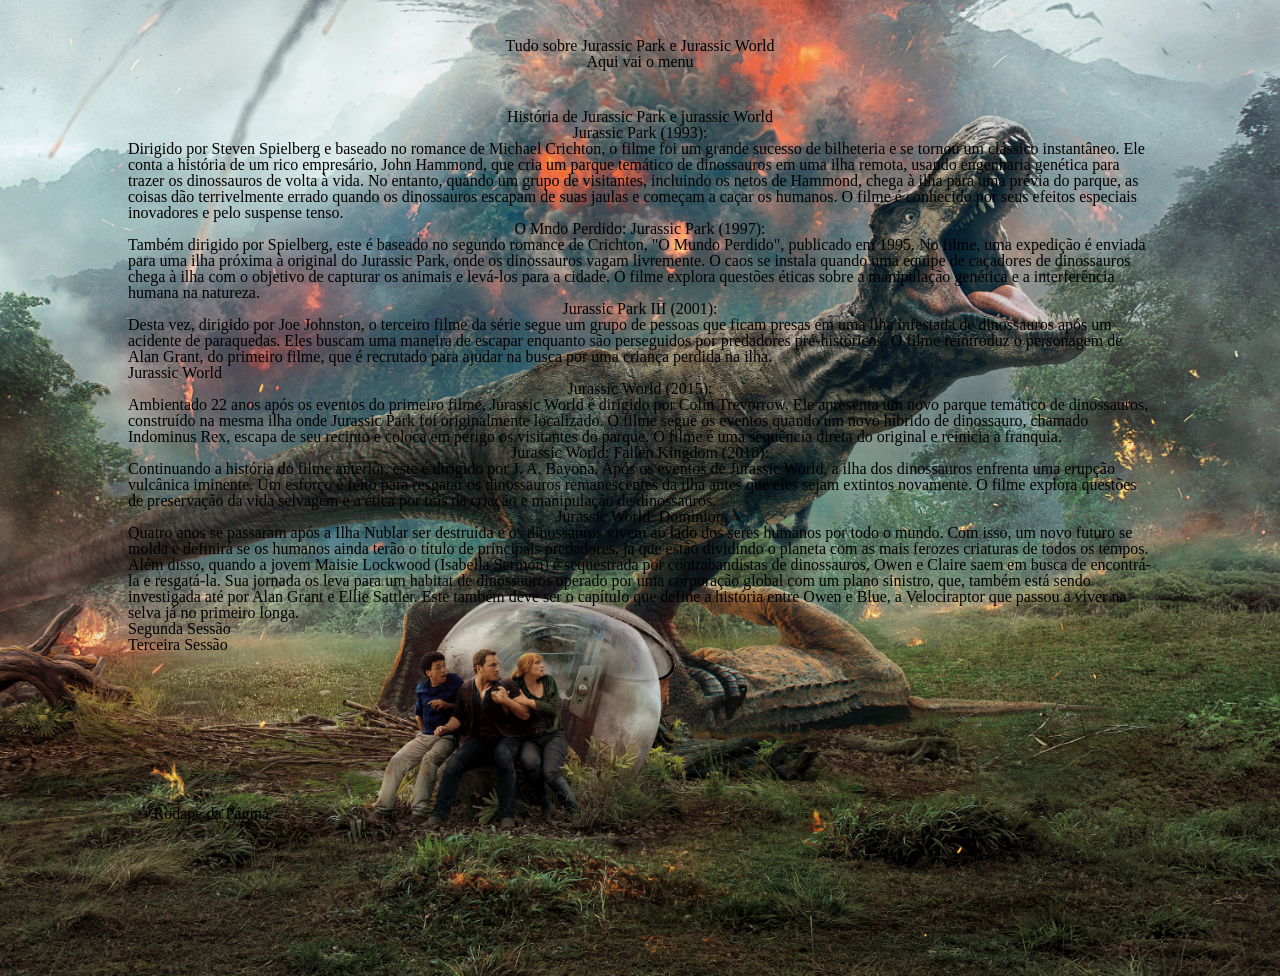
==== index.html @ 2713026c "troquei o plano de fundo e centralizei os títulos" ====
<!DOCTYPE html>
<html lang="pt-br">
<head>
    <meta charset="UTF-8">
    <meta name="viewport" content="width=device-width, initial-scale=1.0">
    <title>Jurassic Park and World</title>
    <link rel="stylesheet" href="css/estilo.css">
    <link rel="stylesheet" href="css/reset.css">
    <style>
        body{
    background-image: url(img/Dino.jpg);
    background-size: cover; /* Cobrir toda a área */
    background-position: center; /* Posicionar a imagem no centro */
    background-repeat: no-repeat; /* Evitar repetição da imagem */
}
    </style>
</head>
<body>
    <header class="cabecalho">
        <div class="logo">
            <p>Tudo sobre Jurassic Park e Jurassic World</p>
        </div>
        <nav>
            <p>Aqui vai o menu</p>
        </nav>
    </header>
    <main>
        <h1 class="titulo">História de Jurassic Park e jurassic World</h1> 
        <section> 
                
                 <p>
                    <h3>Jurassic Park (1993):</h3>
                    Dirigido por Steven Spielberg e baseado no romance de Michael Crichton, o filme foi um grande sucesso de bilheteria e se tornou um clássico instantâneo. Ele conta a história de um rico empresário, John Hammond, que cria um parque temático de dinossauros em uma ilha remota, usando engenharia genética para trazer os dinossauros de volta à vida. No entanto, quando um grupo de visitantes, incluindo os netos de Hammond, chega à ilha para uma prévia do parque, as coisas dão terrivelmente errado quando os dinossauros escapam de suas jaulas e começam a caçar os humanos. O filme é conhecido por seus efeitos especiais inovadores e pelo suspense tenso.
                 </p>
                
                 <p>
                    <h3>O Mndo Perdido: Jurassic Park (1997):</h3>
                    Também dirigido por Spielberg, este é baseado no segundo romance de Crichton, "O Mundo Perdido", publicado em 1995. No filme, uma expedição é enviada para uma ilha próxima à original do Jurassic Park, onde os dinossauros vagam livremente. O caos se instala quando uma equipe de caçadores de dinossauros chega à ilha com o objetivo de capturar os animais e levá-los para a cidade. O filme explora questões éticas sobre a manipulação genética e a interferência humana na natureza.
                 </p>
                
                 <p>
                    <h3>Jurassic Park III (2001):</h3>
                    Desta vez, dirigido por Joe Johnston, o terceiro filme da série segue um grupo de pessoas que ficam presas em uma ilha infestada de dinossauros após um acidente de paraquedas. Eles buscam uma maneira de escapar enquanto são perseguidos por predadores pré-históricos. O filme reintroduz o personagem de Alan Grant, do primeiro filme, que é recrutado para ajudar na busca por uma criança perdida na ilha.
                 </p>
                    <h1>Jurassic World</h1>
                 <p>
                    <h3>Jurassic World (2015):</h3>
                    Ambientado 22 anos após os eventos do primeiro filme, Jurassic World é dirigido por Colin Trevorrow. Ele apresenta um novo parque temático de dinossauros, construído na mesma ilha onde Jurassic Park foi originalmente localizado. O filme segue os eventos quando um novo híbrido de dinossauro, chamado Indominus Rex, escapa de seu recinto e coloca em perigo os visitantes do parque. O filme é uma sequência direta do original e reinicia a franquia.
                 </p>

                 <p>
                    <h3>Jurassic World: Fallen Kingdom (2018):</h3>
                    Continuando a história do filme anterior, este é dirigido por J. A. Bayona. Após os eventos de Jurassic World, a ilha dos dinossauros enfrenta uma erupção vulcânica iminente. Um esforço é feito para resgatar os dinossauros remanescentes da ilha antes que eles sejam extintos novamente. O filme explora questões de preservação da vida selvagem e a ética por trás da criação e manipulação de dinossauros.
                 </p>
                    <h3>Jurassic World: Dominion</h3>
                    Quatro anos se passaram após a Ilha Nublar ser destruída e os dinossauros vivem ao lado dos seres humanos por todo o mundo. Com isso, um novo futuro se molda e definirá se os humanos ainda terão o título de principais predadores, já que estão dividindo o planeta com as mais ferozes criaturas de todos os tempos. <br>
                    Além disso, quando a jovem Maisie Lockwood (Isabella Sermon) é sequestrada por contrabandistas de dinossauros, Owen e Claire saem em busca de encontrá-la e resgatá-la. Sua jornada os leva para um habitat de dinossauros operado por uma corporação global com um plano sinistro, que, também está sendo investigada até por Alan Grant e Ellie Sattler.
                    Este também deve ser o capítulo que define a história entre Owen e Blue, a Velociraptor que passou a viver na selva já no primeiro longa.
                 <p>
                   
                 </p>
            </section>
        <section>Segunda Sessão</section>
        <section>Terceira Sessão</section>      
    </main>
    
    <footer class="rodape">
        <p>Rodapé da Página</p>
    </footer>
    
</body>
</html>
---- css/estilo.css ----
nav{
    text-align: center;
}
main{
    
    width:80%;
    margin-left: auto;
    margin-right: auto;
}

.cabecalho{
    padding: 3%;
}
.rodape{
    padding: 12%;
}

div {
    text-align: center;
  }
.titulo{
    text-align: center;
}

h3{
    text-align: center;
}
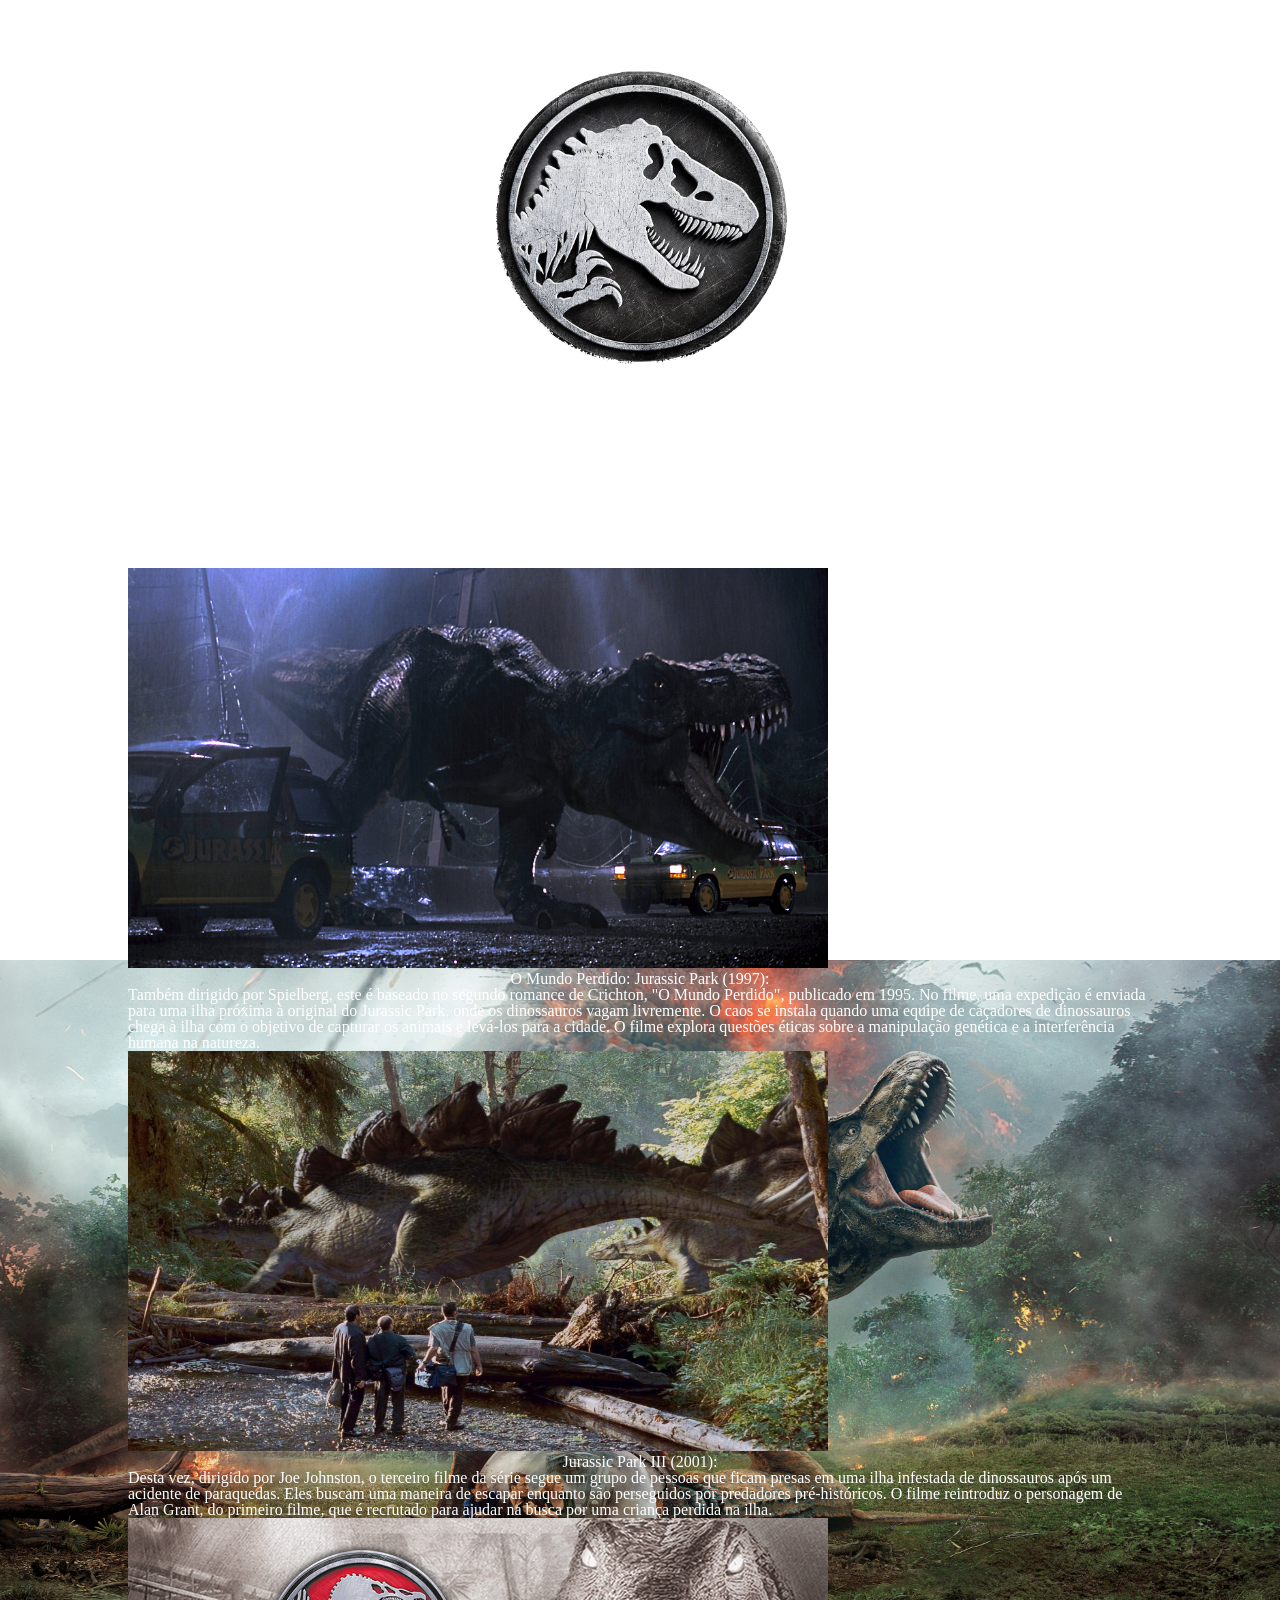
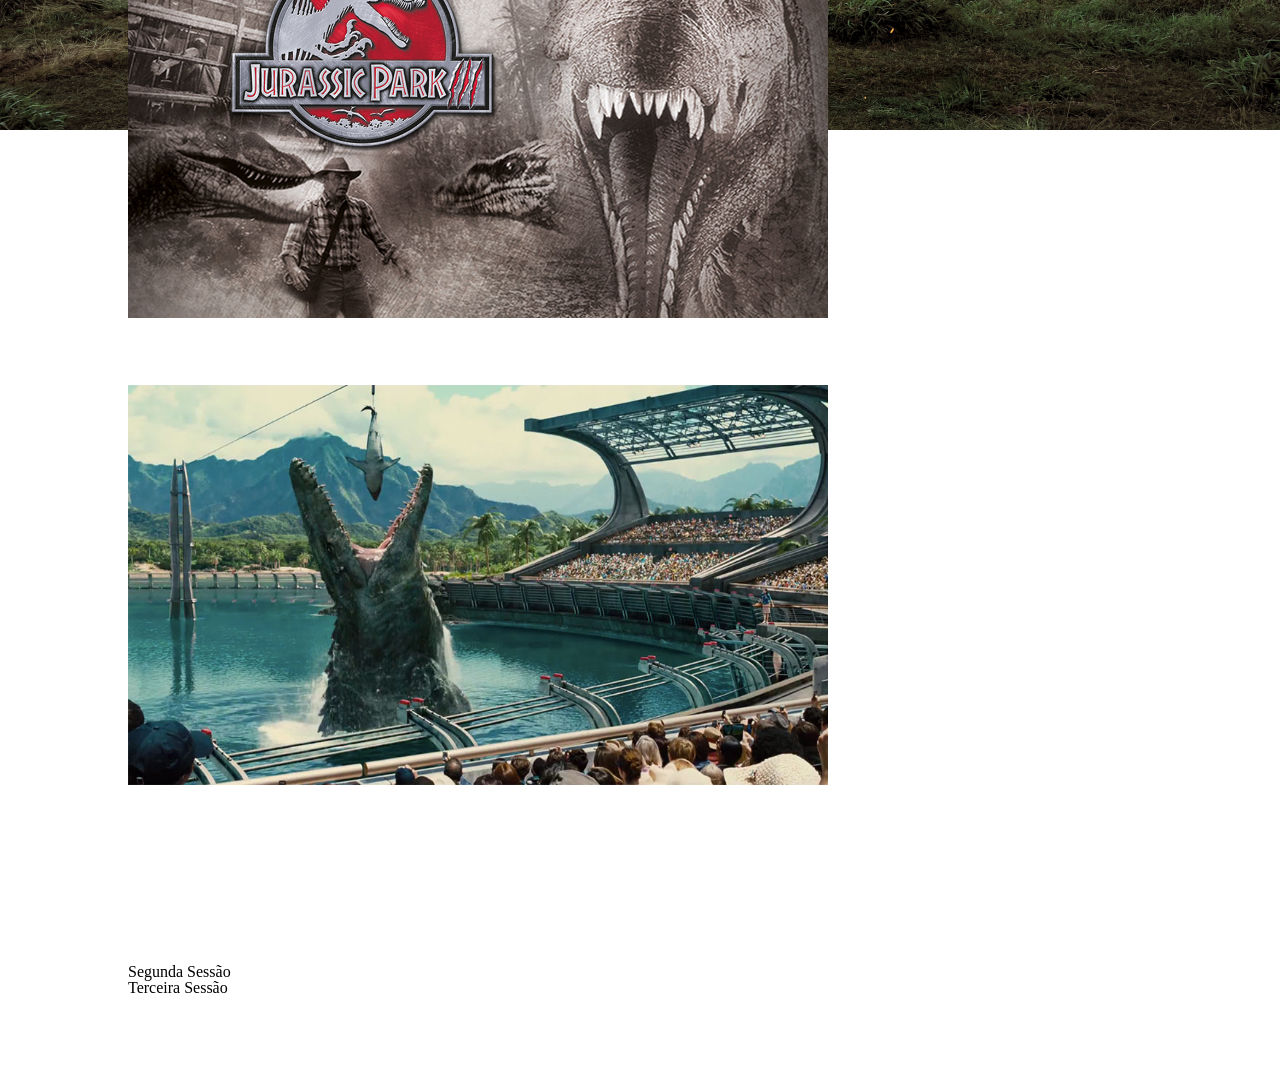
==== commit 9bb90aa4: "colocado imagens, logo e imagem de fundo" ====
--- a/index.html
+++ b/index.html
@@ -7,55 +7,57 @@
     <link rel="stylesheet" href="css/estilo.css">
     <link rel="stylesheet" href="css/reset.css">
     <style>
-        body{
-    background-image: url(img/Dino.jpg);
-    background-size: cover; /* Cobrir toda a área */
-    background-position: center; /* Posicionar a imagem no centro */
-    background-repeat: no-repeat; /* Evitar repetição da imagem */
-}
+        
     </style>
 </head>
 <body>
     <header class="cabecalho">
         <div class="logo">
+            <img src="img/logo.png" alt="">
             <p>Tudo sobre Jurassic Park e Jurassic World</p>
         </div>
-        <nav>
-            <p>Aqui vai o menu</p>
+        <nav id="menu">
+            <ul>
+                <li></li>
+            </ul>
         </nav>
     </header>
     <main>
-        <h1 class="titulo">História de Jurassic Park e jurassic World</h1> 
+        <h1 class="titulo">História de Jurassic Park e Jurassic World</h1> 
         <section> 
-                
+            <h2 class="titulo">Jurassic Park (1993):</h2>
                  <p>
-                    <h3>Jurassic Park (1993):</h3>
                     Dirigido por Steven Spielberg e baseado no romance de Michael Crichton, o filme foi um grande sucesso de bilheteria e se tornou um clássico instantâneo. Ele conta a história de um rico empresário, John Hammond, que cria um parque temático de dinossauros em uma ilha remota, usando engenharia genética para trazer os dinossauros de volta à vida. No entanto, quando um grupo de visitantes, incluindo os netos de Hammond, chega à ilha para uma prévia do parque, as coisas dão terrivelmente errado quando os dinossauros escapam de suas jaulas e começam a caçar os humanos. O filme é conhecido por seus efeitos especiais inovadores e pelo suspense tenso.
                  </p>
-                
+                <img src="img/Jurassic park 1993.jpg" alt="T-Rex" style="width:700px;height:400px;">
+            
+                  <h2>O Mundo Perdido: Jurassic Park (1997):</h2>
                  <p>
-                    <h3>O Mndo Perdido: Jurassic Park (1997):</h3>
                     Também dirigido por Spielberg, este é baseado no segundo romance de Crichton, "O Mundo Perdido", publicado em 1995. No filme, uma expedição é enviada para uma ilha próxima à original do Jurassic Park, onde os dinossauros vagam livremente. O caos se instala quando uma equipe de caçadores de dinossauros chega à ilha com o objetivo de capturar os animais e levá-los para a cidade. O filme explora questões éticas sobre a manipulação genética e a interferência humana na natureza.
                  </p>
+                <img src="img/Jurassic-Park-O-Mundo-Perdido.jpg" alt="Três pessoas de frente para um Stegossaurus" style="width:700px;height:400px;">
                 
-                 <p>
-                    <h3>Jurassic Park III (2001):</h3>
+                 <h2>Jurassic Park III (2001):</h2>
+                <p>
                     Desta vez, dirigido por Joe Johnston, o terceiro filme da série segue um grupo de pessoas que ficam presas em uma ilha infestada de dinossauros após um acidente de paraquedas. Eles buscam uma maneira de escapar enquanto são perseguidos por predadores pré-históricos. O filme reintroduz o personagem de Alan Grant, do primeiro filme, que é recrutado para ajudar na busca por uma criança perdida na ilha.
                  </p>
-                    <h1>Jurassic World</h1>
-                 <p>
-                    <h3>Jurassic World (2015):</h3>
+                    <img src="img/Jurassic park 2001.jpg" alt="" style="width:700px;height:400px;">
+                 
+                 <h2>Jurassic World (2015):</h2>
+                <p>
                     Ambientado 22 anos após os eventos do primeiro filme, Jurassic World é dirigido por Colin Trevorrow. Ele apresenta um novo parque temático de dinossauros, construído na mesma ilha onde Jurassic Park foi originalmente localizado. O filme segue os eventos quando um novo híbrido de dinossauro, chamado Indominus Rex, escapa de seu recinto e coloca em perigo os visitantes do parque. O filme é uma sequência direta do original e reinicia a franquia.
                  </p>
-
-                 <p>
-                    <h3>Jurassic World: Fallen Kingdom (2018):</h3>
+                  <img src="img/Jurassic park 2015.jpg" alt="" style="width:700px;height:400px;">
+                 
+                  <h2>Jurassic World: Reino Ameaçado (2018):</h2>
+                  <p>
                     Continuando a história do filme anterior, este é dirigido por J. A. Bayona. Após os eventos de Jurassic World, a ilha dos dinossauros enfrenta uma erupção vulcânica iminente. Um esforço é feito para resgatar os dinossauros remanescentes da ilha antes que eles sejam extintos novamente. O filme explora questões de preservação da vida selvagem e a ética por trás da criação e manipulação de dinossauros.
                  </p>
-                    <h3>Jurassic World: Dominion</h3>
-                    Quatro anos se passaram após a Ilha Nublar ser destruída e os dinossauros vivem ao lado dos seres humanos por todo o mundo. Com isso, um novo futuro se molda e definirá se os humanos ainda terão o título de principais predadores, já que estão dividindo o planeta com as mais ferozes criaturas de todos os tempos. <br>
+
+                 <h2>Jurassic World: Dominion</h2>
+                    <p>Quatro anos se passaram após a Ilha Nublar ser destruída e os dinossauros vivem ao lado dos seres humanos por todo o mundo. Com isso, um novo futuro se molda e definirá se os humanos ainda terão o título de principais predadores, já que estão dividindo o planeta com as mais ferozes criaturas de todos os tempos.
                     Além disso, quando a jovem Maisie Lockwood (Isabella Sermon) é sequestrada por contrabandistas de dinossauros, Owen e Claire saem em busca de encontrá-la e resgatá-la. Sua jornada os leva para um habitat de dinossauros operado por uma corporação global com um plano sinistro, que, também está sendo investigada até por Alan Grant e Ellie Sattler.
-                    Este também deve ser o capítulo que define a história entre Owen e Blue, a Velociraptor que passou a viver na selva já no primeiro longa.
+                    Este também deve ser o capítulo que define a história entre Owen e Blue, a Velociraptor que passou a viver na selva já no primeiro longa.</p>
                  <p>
                    
                  </p>
--- a/css/estilo.css
+++ b/css/estilo.css
@@ -1,6 +1,14 @@
+body{
+    background-image: url(../img/Dino.jpg);
+    background-size:contain; 
+    background-position: center;
+    background-repeat: no-repeat; 
+    }
+
 nav{
     text-align: center;
 }
+
 main{
     
     width:80%;
@@ -12,7 +20,7 @@
     padding: 3%;
 }
 .rodape{
-    padding: 12%;
+    padding: 3%;
 }
 
 div {
@@ -20,8 +28,25 @@
   }
 .titulo{
     text-align: center;
+    color: white;
 }
 
-h3{
+h1,h2{
+    line-height: 3%;
     text-align: center;
+    color: white;
 }
+
+p{
+    line-height: 1.5;
+    color: white;
+}
+
+ul li{
+    line-height: 1.5;
+}
+
+.logo img {
+    width: 30%;
+    height: auto;
+}
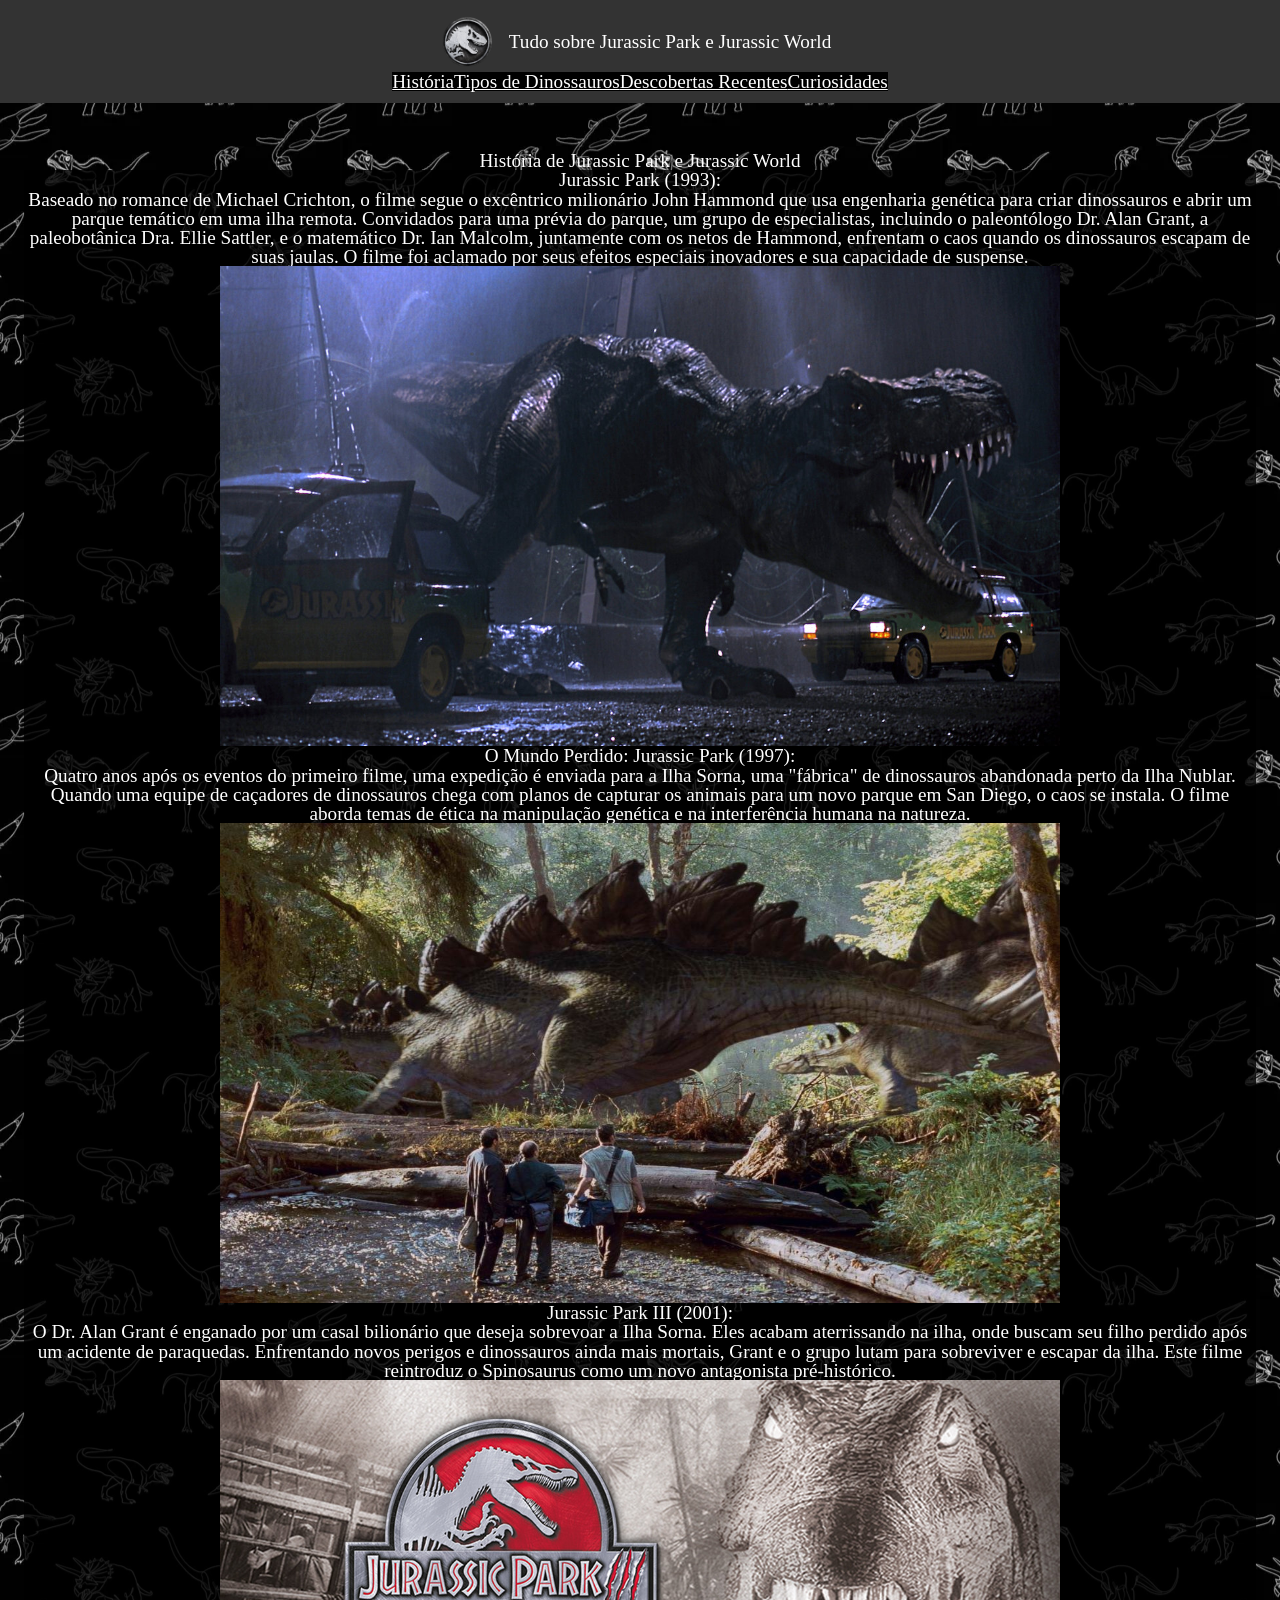
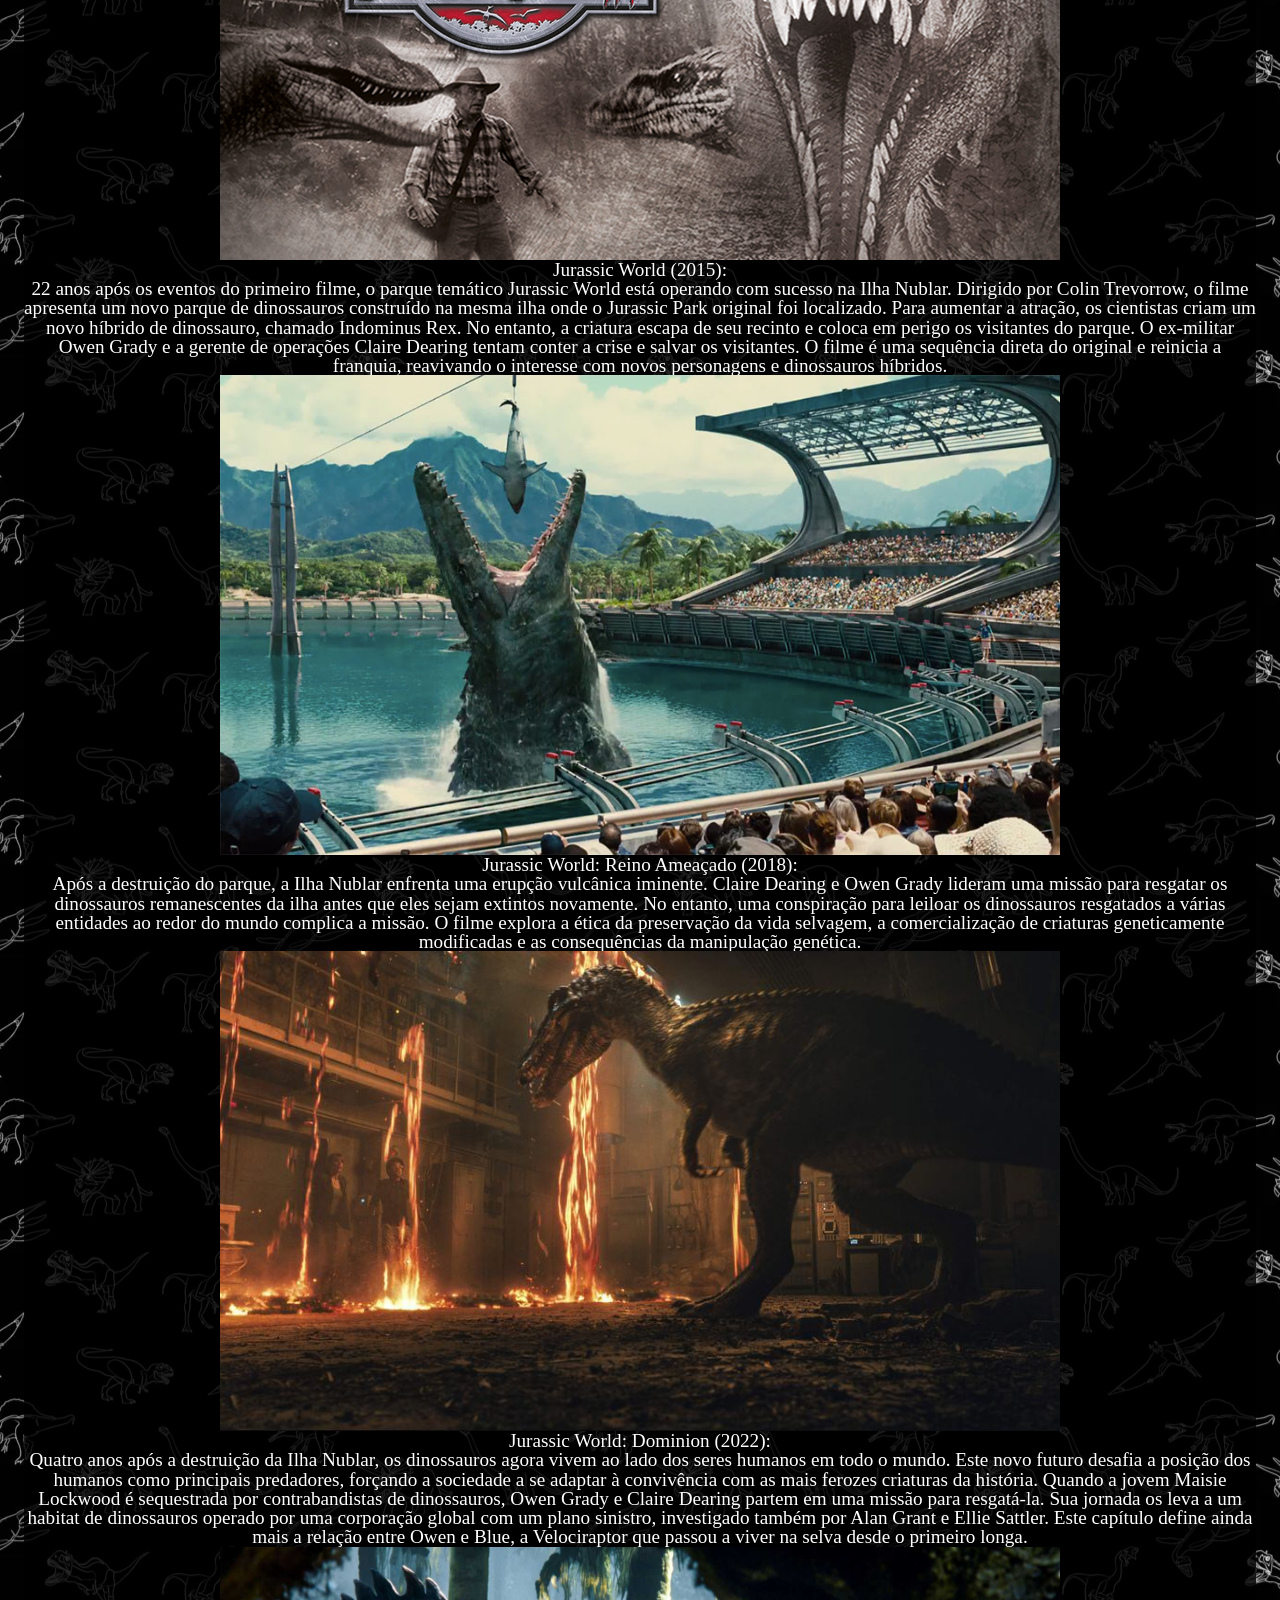
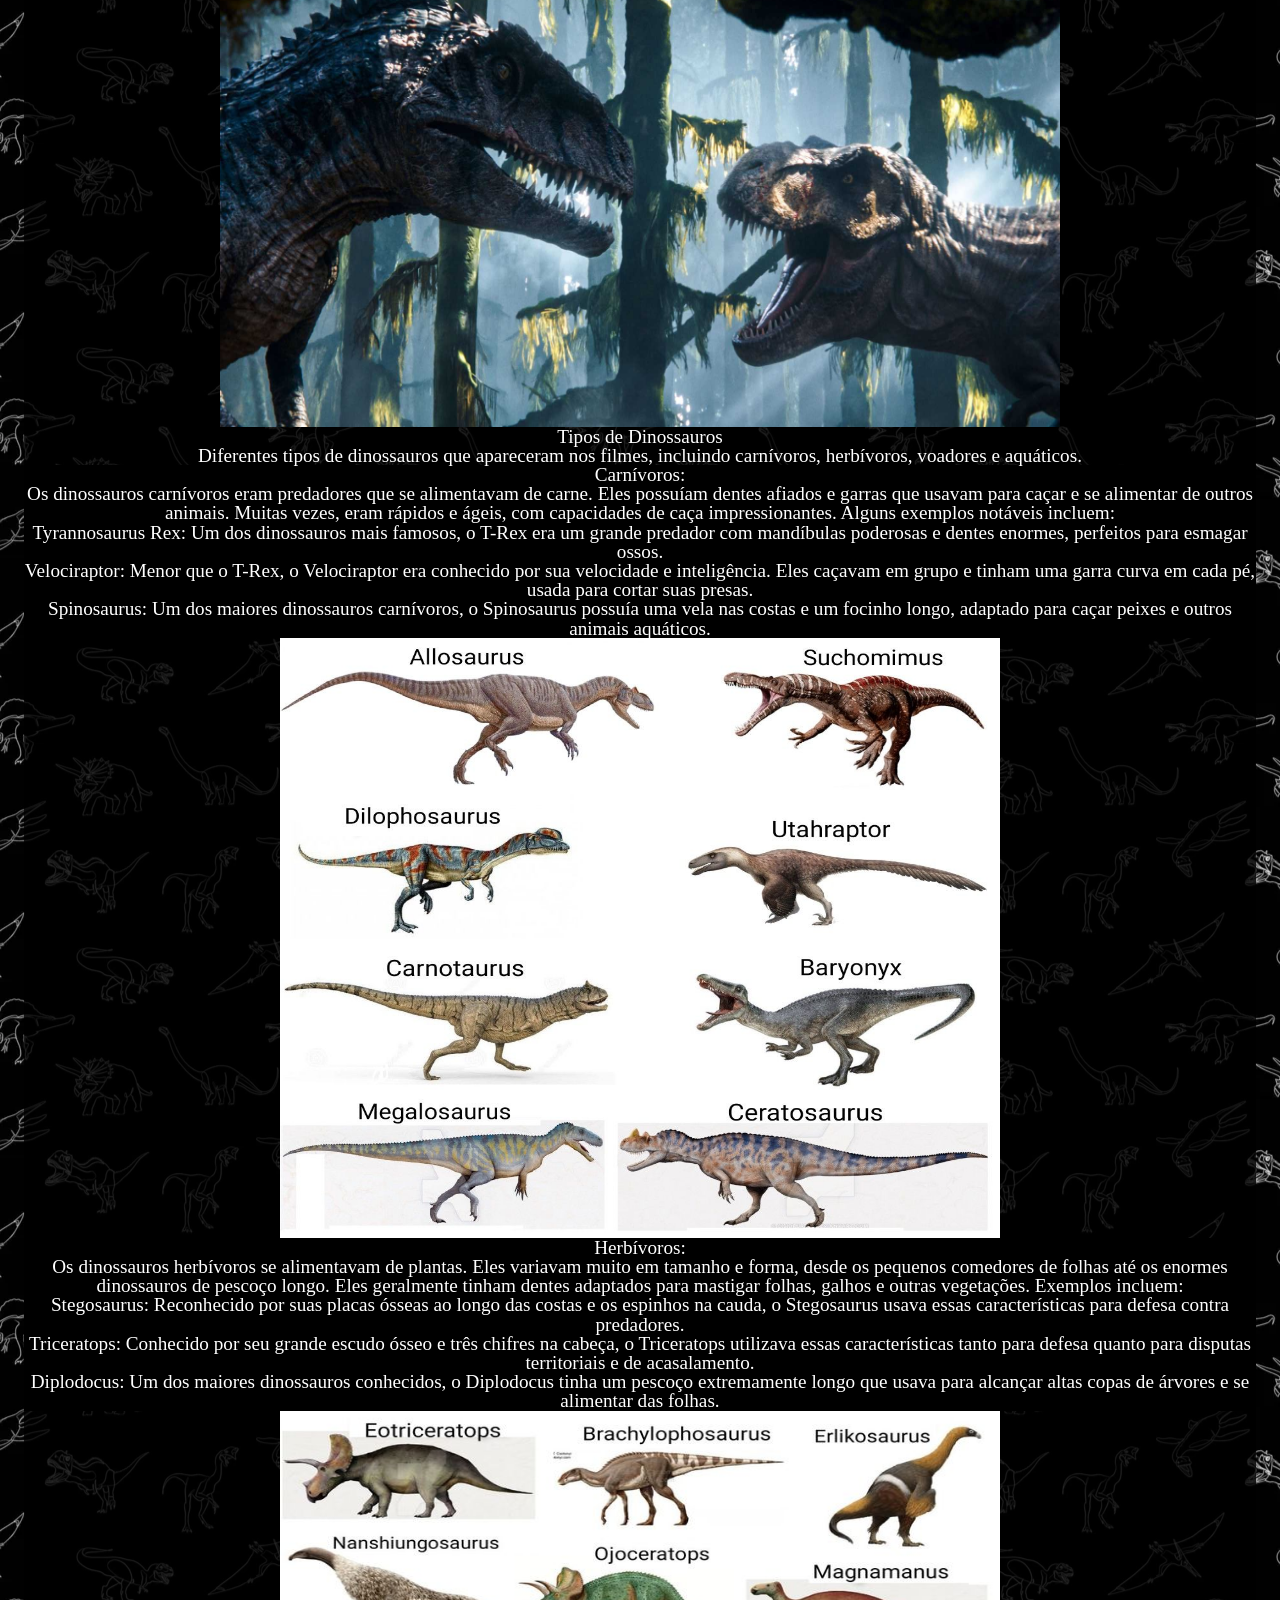
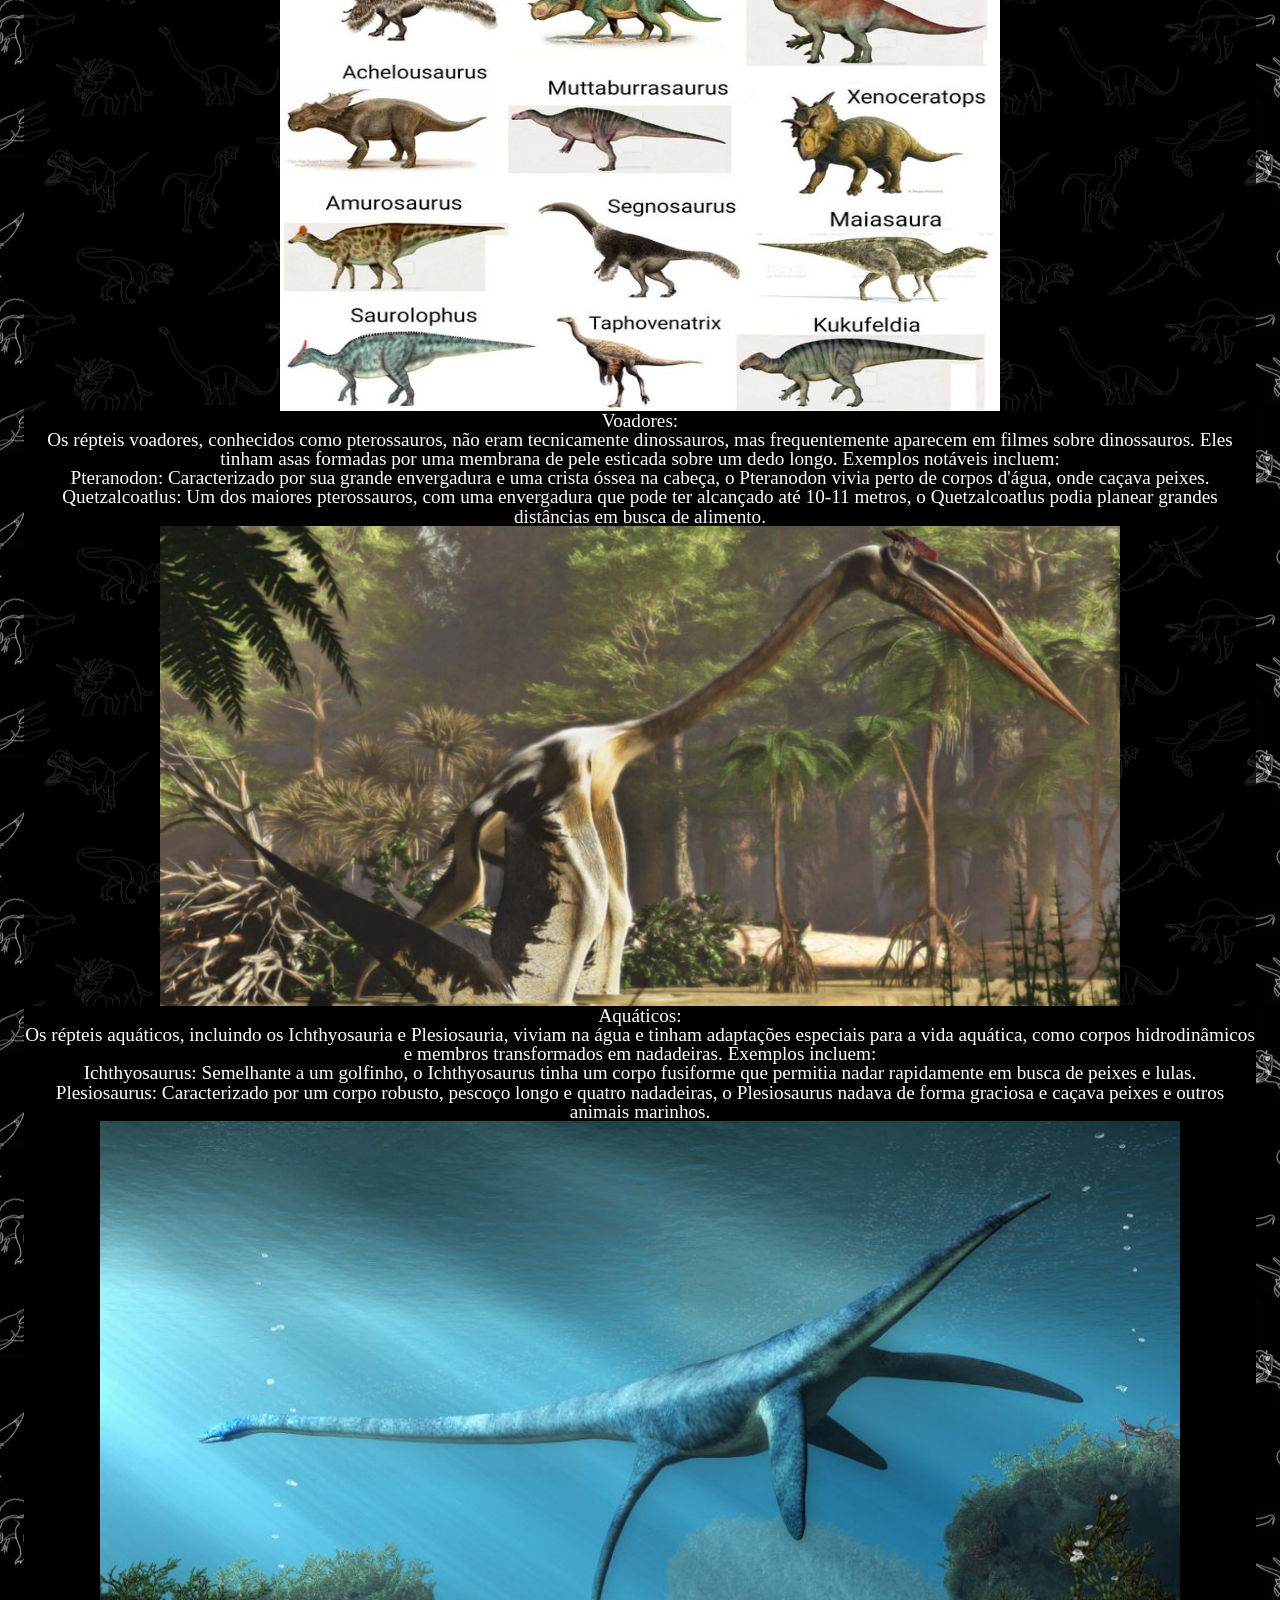
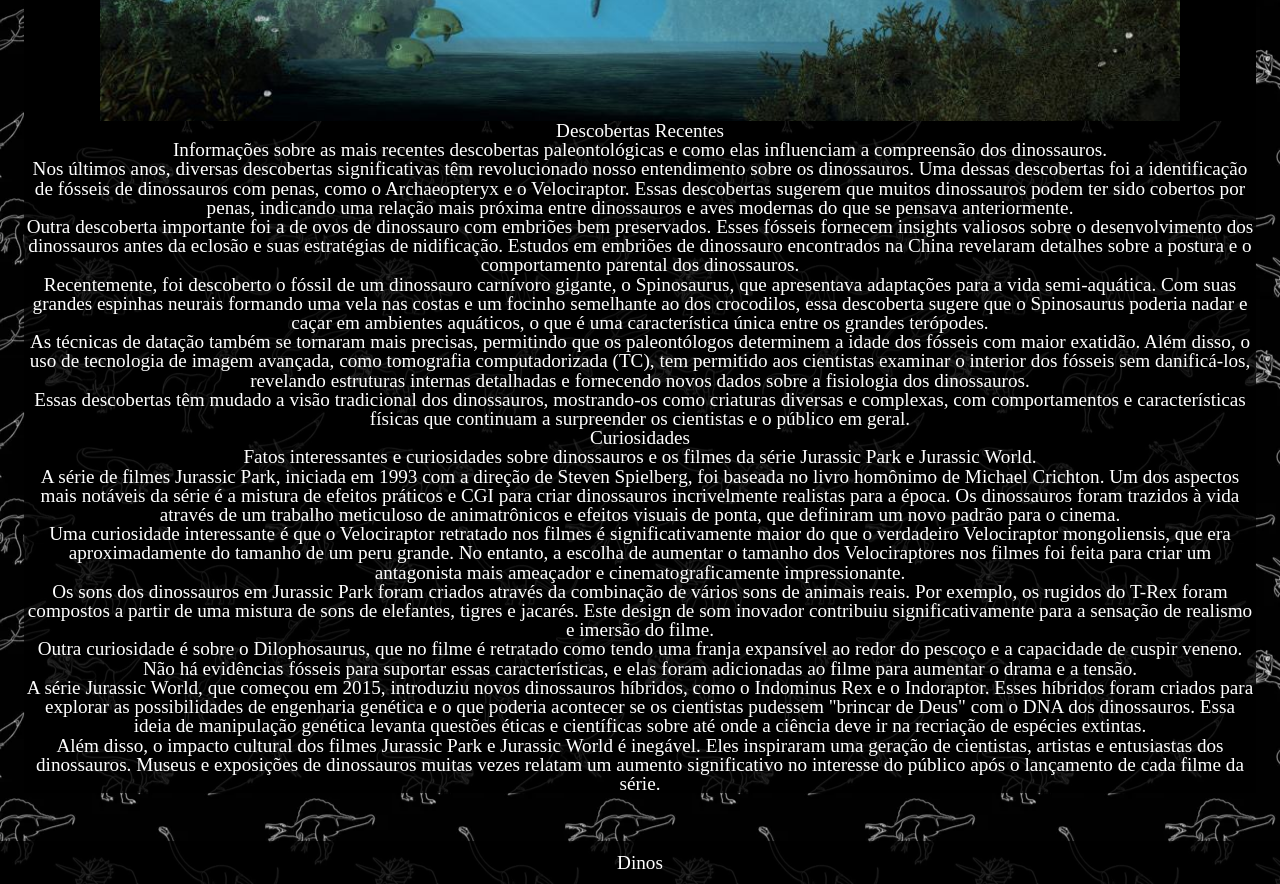
==== commit fe85a561: "Melhorado tudo" ====
--- a/index.html
+++ b/index.html
@@ -6,69 +6,119 @@
     <title>Jurassic Park and World</title>
     <link rel="stylesheet" href="css/estilo.css">
     <link rel="stylesheet" href="css/reset.css">
-    <style>
-        
-    </style>
+    <link rel="preconnect" href="https://fonts.googleapis.com">
+    <link rel="preconnect" href="https://fonts.gstatic.com" crossorigin>
+    <link href="https://fonts.googleapis.com/css2?family=Freeman&family=Lilita+One&display=swap" rel="stylesheet">
 </head>
 <body>
     <header class="cabecalho">
         <div class="logo">
-            <img src="img/logo.png" alt="">
+            <img src="img/logo.png" alt="Logo">
             <p>Tudo sobre Jurassic Park e Jurassic World</p>
         </div>
         <nav id="menu">
             <ul>
-                <li></li>
+                <li><a href="#historia">História</a></li>
+                <li><a href="#tipos">Tipos de Dinossauros</a></li>
+                <li><a href="#descobertas">Descobertas Recentes</a></li>
+                <li><a href="#curiosidades">Curiosidades</a></li>
             </ul>
         </nav>
     </header>
     <main>
-        <h1 class="titulo">História de Jurassic Park e Jurassic World</h1> 
+        <h1 class="titulo" id="historia">História de Jurassic Park e Jurassic World</h1> 
         <section> 
-            <h2 class="titulo">Jurassic Park (1993):</h2>
-                 <p>
-                    Dirigido por Steven Spielberg e baseado no romance de Michael Crichton, o filme foi um grande sucesso de bilheteria e se tornou um clássico instantâneo. Ele conta a história de um rico empresário, John Hammond, que cria um parque temático de dinossauros em uma ilha remota, usando engenharia genética para trazer os dinossauros de volta à vida. No entanto, quando um grupo de visitantes, incluindo os netos de Hammond, chega à ilha para uma prévia do parque, as coisas dão terrivelmente errado quando os dinossauros escapam de suas jaulas e começam a caçar os humanos. O filme é conhecido por seus efeitos especiais inovadores e pelo suspense tenso.
-                 </p>
-                <img src="img/Jurassic park 1993.jpg" alt="T-Rex" style="width:700px;height:400px;">
-            
-                  <h2>O Mundo Perdido: Jurassic Park (1997):</h2>
-                 <p>
-                    Também dirigido por Spielberg, este é baseado no segundo romance de Crichton, "O Mundo Perdido", publicado em 1995. No filme, uma expedição é enviada para uma ilha próxima à original do Jurassic Park, onde os dinossauros vagam livremente. O caos se instala quando uma equipe de caçadores de dinossauros chega à ilha com o objetivo de capturar os animais e levá-los para a cidade. O filme explora questões éticas sobre a manipulação genética e a interferência humana na natureza.
-                 </p>
-                <img src="img/Jurassic-Park-O-Mundo-Perdido.jpg" alt="Três pessoas de frente para um Stegossaurus" style="width:700px;height:400px;">
-                
-                 <h2>Jurassic Park III (2001):</h2>
-                <p>
-                    Desta vez, dirigido por Joe Johnston, o terceiro filme da série segue um grupo de pessoas que ficam presas em uma ilha infestada de dinossauros após um acidente de paraquedas. Eles buscam uma maneira de escapar enquanto são perseguidos por predadores pré-históricos. O filme reintroduz o personagem de Alan Grant, do primeiro filme, que é recrutado para ajudar na busca por uma criança perdida na ilha.
-                 </p>
-                    <img src="img/Jurassic park 2001.jpg" alt="" style="width:700px;height:400px;">
-                 
-                 <h2>Jurassic World (2015):</h2>
-                <p>
-                    Ambientado 22 anos após os eventos do primeiro filme, Jurassic World é dirigido por Colin Trevorrow. Ele apresenta um novo parque temático de dinossauros, construído na mesma ilha onde Jurassic Park foi originalmente localizado. O filme segue os eventos quando um novo híbrido de dinossauro, chamado Indominus Rex, escapa de seu recinto e coloca em perigo os visitantes do parque. O filme é uma sequência direta do original e reinicia a franquia.
-                 </p>
-                  <img src="img/Jurassic park 2015.jpg" alt="" style="width:700px;height:400px;">
-                 
-                  <h2>Jurassic World: Reino Ameaçado (2018):</h2>
-                  <p>
-                    Continuando a história do filme anterior, este é dirigido por J. A. Bayona. Após os eventos de Jurassic World, a ilha dos dinossauros enfrenta uma erupção vulcânica iminente. Um esforço é feito para resgatar os dinossauros remanescentes da ilha antes que eles sejam extintos novamente. O filme explora questões de preservação da vida selvagem e a ética por trás da criação e manipulação de dinossauros.
-                 </p>
-
-                 <h2>Jurassic World: Dominion</h2>
-                    <p>Quatro anos se passaram após a Ilha Nublar ser destruída e os dinossauros vivem ao lado dos seres humanos por todo o mundo. Com isso, um novo futuro se molda e definirá se os humanos ainda terão o título de principais predadores, já que estão dividindo o planeta com as mais ferozes criaturas de todos os tempos.
-                    Além disso, quando a jovem Maisie Lockwood (Isabella Sermon) é sequestrada por contrabandistas de dinossauros, Owen e Claire saem em busca de encontrá-la e resgatá-la. Sua jornada os leva para um habitat de dinossauros operado por uma corporação global com um plano sinistro, que, também está sendo investigada até por Alan Grant e Ellie Sattler.
-                    Este também deve ser o capítulo que define a história entre Owen e Blue, a Velociraptor que passou a viver na selva já no primeiro longa.</p>
-                 <p>
-                   
-                 </p>
-            </section>
-        <section>Segunda Sessão</section>
-        <section>Terceira Sessão</section>      
+            <h2>Jurassic Park (1993):</h2>
+            <p>
+                Baseado no romance de Michael Crichton, o filme segue o excêntrico milionário John Hammond que usa engenharia genética para criar dinossauros e abrir um parque temático em uma ilha remota. Convidados para uma prévia do parque, um grupo de especialistas, incluindo o paleontólogo Dr. Alan Grant, a paleobotânica Dra. Ellie Sattler, e o matemático Dr. Ian Malcolm, juntamente com os netos de Hammond, enfrentam o caos quando os dinossauros escapam de suas jaulas. O filme foi aclamado por seus efeitos especiais inovadores e sua capacidade de suspense.
+            </p>
+            <img src="img/Jurassic park 1993.jpg" alt="T-Rex" style="width:700px;height:400px;">
+            <h2>O Mundo Perdido: Jurassic Park (1997):</h2>
+            <p>
+                Quatro anos após os eventos do primeiro filme, uma expedição é enviada para a Ilha Sorna, uma "fábrica" de dinossauros abandonada perto da Ilha Nublar. Quando uma equipe de caçadores de dinossauros chega com planos de capturar os animais para um novo parque em San Diego, o caos se instala. O filme aborda temas de ética na manipulação genética e na interferência humana na natureza.
+            </p>
+            <img src="img/Jurassic-Park-O-Mundo-Perdido.jpg" alt="Três pessoas de frente para um Stegossaurus" style="width:700px;height:400px;">
+            <h2>Jurassic Park III (2001):</h2>
+            <p>
+                O Dr. Alan Grant é enganado por um casal bilionário que deseja sobrevoar a Ilha Sorna. Eles acabam aterrissando na ilha, onde buscam seu filho perdido após um acidente de paraquedas. Enfrentando novos perigos e dinossauros ainda mais mortais, Grant e o grupo lutam para sobreviver e escapar da ilha. Este filme reintroduz o Spinosaurus como um novo antagonista pré-histórico.
+            </p>
+            <img src="img/Jurassic park 2001.jpg" alt="" style="width:700px;height:400px;">
+            <h2>Jurassic World (2015):</h2>
+            <p>
+                22 anos após os eventos do primeiro filme, o parque temático Jurassic World está operando com sucesso na Ilha Nublar. Dirigido por Colin Trevorrow, o filme apresenta um novo parque de dinossauros construído na mesma ilha onde o Jurassic Park original foi localizado. Para aumentar a atração, os cientistas criam um novo híbrido de dinossauro, chamado Indominus Rex. No entanto, a criatura escapa de seu recinto e coloca em perigo os visitantes do parque. O ex-militar Owen Grady e a gerente de operações Claire Dearing tentam conter a crise e salvar os visitantes. O filme é uma sequência direta do original e reinicia a franquia, reavivando o interesse com novos personagens e dinossauros híbridos.
+            </p>
+            <img src="img/Jurassic park 2015.jpg" alt="" style="width:700px;height:400px;">
+            <h2>Jurassic World: Reino Ameaçado (2018):</h2>
+            <p>
+                Após a destruição do parque, a Ilha Nublar enfrenta uma erupção vulcânica iminente. Claire Dearing e Owen Grady lideram uma missão para resgatar os dinossauros remanescentes da ilha antes que eles sejam extintos novamente. No entanto, uma conspiração para leiloar os dinossauros resgatados a várias entidades ao redor do mundo complica a missão. O filme explora a ética da preservação da vida selvagem, a comercialização de criaturas geneticamente modificadas e as consequências da manipulação genética.
+            </p>
+            <img src="img/Juri dominion.jpg" alt="" style="width:700px;height:400px;">
+            <h2>Jurassic World: Dominion (2022):</h2>
+            <p>
+                Quatro anos após a destruição da Ilha Nublar, os dinossauros agora vivem ao lado dos seres humanos em todo o mundo. Este novo futuro desafia a posição dos humanos como principais predadores, forçando a sociedade a se adaptar à convivência com as mais ferozes criaturas da história. Quando a jovem Maisie Lockwood é sequestrada por contrabandistas de dinossauros, Owen Grady e Claire Dearing partem em uma missão para resgatá-la. Sua jornada os leva a um habitat de dinossauros operado por uma corporação global com um plano sinistro, investigado também por Alan Grant e Ellie Sattler. Este capítulo define ainda mais a relação entre Owen e Blue, a Velociraptor que passou a viver na selva desde o primeiro longa.
+            </p>    
+            <img src="img/jurassic-world-dominion_.jpg" alt="" style="width:700px;height:400px;">
+        </section>
+        <section id="tipos">
+    <h2>Tipos de Dinossauros</h2>
+    <p>Diferentes tipos de dinossauros que apareceram nos filmes, incluindo carnívoros, herbívoros, voadores e aquáticos.</p>
+    <ul>
+        <li><strong>Carnívoros:</strong> 
+            <p>Os dinossauros carnívoros eram predadores que se alimentavam de carne. Eles possuíam dentes afiados e garras que usavam para caçar e se alimentar de outros animais. Muitas vezes, eram rápidos e ágeis, com capacidades de caça impressionantes. Alguns exemplos notáveis incluem:</p>
+            <ul>
+                <li><strong>Tyrannosaurus Rex:</strong> Um dos dinossauros mais famosos, o T-Rex era um grande predador com mandíbulas poderosas e dentes enormes, perfeitos para esmagar ossos.</li>
+                <li><strong>Velociraptor:</strong> Menor que o T-Rex, o Velociraptor era conhecido por sua velocidade e inteligência. Eles caçavam em grupo e tinham uma garra curva em cada pé, usada para cortar suas presas.</li>
+                <li><strong>Spinosaurus:</strong> Um dos maiores dinossauros carnívoros, o Spinosaurus possuía uma vela nas costas e um focinho longo, adaptado para caçar peixes e outros animais aquáticos.</li>
+            </ul>
+        </li>
+        <img src="img/Carnivoros.jpg" alt="" style="width:600px;height:500px;">
+        <li><strong>Herbívoros:</strong> 
+            <p>Os dinossauros herbívoros se alimentavam de plantas. Eles variavam muito em tamanho e forma, desde os pequenos comedores de folhas até os enormes dinossauros de pescoço longo. Eles geralmente tinham dentes adaptados para mastigar folhas, galhos e outras vegetações. Exemplos incluem:</p>
+            <ul>
+                <li><strong>Stegosaurus:</strong> Reconhecido por suas placas ósseas ao longo das costas e os espinhos na cauda, o Stegosaurus usava essas características para defesa contra predadores.</li>
+                <li><strong>Triceratops:</strong> Conhecido por seu grande escudo ósseo e três chifres na cabeça, o Triceratops utilizava essas características tanto para defesa quanto para disputas territoriais e de acasalamento.</li>
+                <li><strong>Diplodocus:</strong> Um dos maiores dinossauros conhecidos, o Diplodocus tinha um pescoço extremamente longo que usava para alcançar altas copas de árvores e se alimentar das folhas.</li>
+            </ul>
+        </li>
+        <img src="img/Herbivaros.jpg" alt="" style="width:600px;height:500px;">
+        <li><strong>Voadores:</strong> 
+            <p>Os répteis voadores, conhecidos como pterossauros, não eram tecnicamente dinossauros, mas frequentemente aparecem em filmes sobre dinossauros. Eles tinham asas formadas por uma membrana de pele esticada sobre um dedo longo. Exemplos notáveis incluem:</p>
+            <ul>
+                <li><strong>Pteranodon:</strong> Caracterizado por sua grande envergadura e uma crista óssea na cabeça, o Pteranodon vivia perto de corpos d'água, onde caçava peixes.</li>
+                <li><strong>Quetzalcoatlus:</strong> Um dos maiores pterossauros, com uma envergadura que pode ter alcançado até 10-11 metros, o Quetzalcoatlus podia planear grandes distâncias em busca de alimento.</li>
+            </ul>
+        </li>
+        <img src="img/Voadores.png" alt="" style="width:800px;height:400px;">
+        <li><strong>Aquáticos:</strong> 
+            <p>Os répteis aquáticos, incluindo os Ichthyosauria e Plesiosauria, viviam na água e tinham adaptações especiais para a vida aquática, como corpos hidrodinâmicos e membros transformados em nadadeiras. Exemplos incluem:</p>
+            <ul>
+                <li><strong>Ichthyosaurus:</strong> Semelhante a um golfinho, o Ichthyosaurus tinha um corpo fusiforme que permitia nadar rapidamente em busca de peixes e lulas.</li>
+                <li><strong>Plesiosaurus:</strong> Caracterizado por um corpo robusto, pescoço longo e quatro nadadeiras, o Plesiosaurus nadava de forma graciosa e caçava peixes e outros animais marinhos.</li>
+            </ul>
+            <img src="img/Aquaticos.jpg" alt="" style="width:900px;height:500px;">
+        </section>
+        <section id="descobertas">
+    <h2>Descobertas Recentes</h2>
+    <p>Informações sobre as mais recentes descobertas paleontológicas e como elas influenciam a compreensão dos dinossauros.</p>
+    <p>Nos últimos anos, diversas descobertas significativas têm revolucionado nosso entendimento sobre os dinossauros. Uma dessas descobertas foi a identificação de fósseis de dinossauros com penas, como o Archaeopteryx e o Velociraptor. Essas descobertas sugerem que muitos dinossauros podem ter sido cobertos por penas, indicando uma relação mais próxima entre dinossauros e aves modernas do que se pensava anteriormente.</p>
+    <p>Outra descoberta importante foi a de ovos de dinossauro com embriões bem preservados. Esses fósseis fornecem insights valiosos sobre o desenvolvimento dos dinossauros antes da eclosão e suas estratégias de nidificação. Estudos em embriões de dinossauro encontrados na China revelaram detalhes sobre a postura e o comportamento parental dos dinossauros.</p>
+    <p>Recentemente, foi descoberto o fóssil de um dinossauro carnívoro gigante, o Spinosaurus, que apresentava adaptações para a vida semi-aquática. Com suas grandes espinhas neurais formando uma vela nas costas e um focinho semelhante ao dos crocodilos, essa descoberta sugere que o Spinosaurus poderia nadar e caçar em ambientes aquáticos, o que é uma característica única entre os grandes terópodes.</p>
+    <p>As técnicas de datação também se tornaram mais precisas, permitindo que os paleontólogos determinem a idade dos fósseis com maior exatidão. Além disso, o uso de tecnologia de imagem avançada, como tomografia computadorizada (TC), tem permitido aos cientistas examinar o interior dos fósseis sem danificá-los, revelando estruturas internas detalhadas e fornecendo novos dados sobre a fisiologia dos dinossauros.</p>
+    <p>Essas descobertas têm mudado a visão tradicional dos dinossauros, mostrando-os como criaturas diversas e complexas, com comportamentos e características físicas que continuam a surpreender os cientistas e o público em geral.</p>
+        </section>
+        <section id="curiosidades">
+    <h2>Curiosidades</h2>
+    <p>Fatos interessantes e curiosidades sobre dinossauros e os filmes da série Jurassic Park e Jurassic World.</p>
+    <p>A série de filmes Jurassic Park, iniciada em 1993 com a direção de Steven Spielberg, foi baseada no livro homônimo de Michael Crichton. Um dos aspectos mais notáveis da série é a mistura de efeitos práticos e CGI para criar dinossauros incrivelmente realistas para a época. Os dinossauros foram trazidos à vida através de um trabalho meticuloso de animatrônicos e efeitos visuais de ponta, que definiram um novo padrão para o cinema.</p>
+    <p>Uma curiosidade interessante é que o Velociraptor retratado nos filmes é significativamente maior do que o verdadeiro Velociraptor mongoliensis, que era aproximadamente do tamanho de um peru grande. No entanto, a escolha de aumentar o tamanho dos Velociraptores nos filmes foi feita para criar um antagonista mais ameaçador e cinematograficamente impressionante.</p>
+    <p>Os sons dos dinossauros em Jurassic Park foram criados através da combinação de vários sons de animais reais. Por exemplo, os rugidos do T-Rex foram compostos a partir de uma mistura de sons de elefantes, tigres e jacarés. Este design de som inovador contribuiu significativamente para a sensação de realismo e imersão do filme.</p>
+    <p>Outra curiosidade é sobre o Dilophosaurus, que no filme é retratado como tendo uma franja expansível ao redor do pescoço e a capacidade de cuspir veneno. Não há evidências fósseis para suportar essas características, e elas foram adicionadas ao filme para aumentar o drama e a tensão.</p>
+    <p>A série Jurassic World, que começou em 2015, introduziu novos dinossauros híbridos, como o Indominus Rex e o Indoraptor. Esses híbridos foram criados para explorar as possibilidades de engenharia genética e o que poderia acontecer se os cientistas pudessem "brincar de Deus" com o DNA dos dinossauros. Essa ideia de manipulação genética levanta questões éticas e científicas sobre até onde a ciência deve ir na recriação de espécies extintas.</p>
+    <p>Além disso, o impacto cultural dos filmes Jurassic Park e Jurassic World é inegável. Eles inspiraram uma geração de cientistas, artistas e entusiastas dos dinossauros. Museus e exposições de dinossauros muitas vezes relatam um aumento significativo no interesse do público após o lançamento de cada filme da série.</p>
+        </section>
     </main>
-    
     <footer class="rodape">
-        <p>Rodapé da Página</p>
+        <p>Dinos</p>
     </footer>
-    
 </body>
 </html>
--- a/css/estilo.css
+++ b/css/estilo.css
@@ -1,52 +1,79 @@
-body{
-    background-image: url(../img/Dino.jpg);
-    background-size:contain; 
-    background-position: center;
-    background-repeat: no-repeat; 
-    }
-
-nav{
-    text-align: center;
+body {
+  line-height: 1.6;
+  margin: 0;
+  padding: 0;
+  background-image: url(../img/Background.jpg);
+  background-position: center;
+  background-repeat: repeat; 
+  color: white;
+  font-family: "Lilita One", sans-serif;
+  font-size: 18px; 
+  zoom: 1.2; 
 }
-
-main{
-    
-    width:80%;
-    margin-left: auto;
-    margin-right: auto;
+.cabecalho {
+background: #333;
+color: #fff;
+padding: 10px 0;
 }
-
-.cabecalho{
-    padding: 3%;
+.cabecalho .logo img {
+width: 50px;
+height: 50px;
 }
-.rodape{
-    padding: 3%;
+.cabecalho .logo {
+display: flex;
+align-items: center;
+justify-content: center;
 }
-
-div {
-    text-align: center;
-  }
-.titulo{
-    text-align: center;
-    color: white;
+.cabecalho .logo p {
+margin: 0 10px;
 }
-
-h1,h2{
-    line-height: 3%;
-    text-align: center;
-    color: white;
+nav ul {
+display: flex;
+justify-content: center;
+list-style: none;
+padding: 0;
 }
-
-p{
-    line-height: 1.5;
-    color: white;
+nav {
+  margin: 0 15px;
 }
-
+nav a {
+color: #fff;
+text-decoration: none;
+font-size: 16px;
+}
+nav {
+text-decoration: underline;
+}
+.titulo {
+text-align: center;
+margin-top: 20px;
+}
+main {
+padding: 20px;
+}
+section img {
+display: block;
+margin: 0 auto;
+}
+.rodape {
+  background: rgba(0, 0, 0, 0.8); 
+  color: #fff;
+  text-align: center;
+  padding: 10px 0;
+  margin-top: 20px;
+}
+h1, h2, h3, h4, h5, h6 {
+  font-size: 32px;
+  text-align: center;
+}
+p {
+  font-size: 16px; 
+  text-align: center;
+}
 ul li{
-    line-height: 1.5;
+  background-color: black;
 }
-
-.logo img {
-    width: 30%;
-    height: auto;
+section{
+  background: rgba(0, 0, 0, 0.8); 
+  text-align: center;
 }
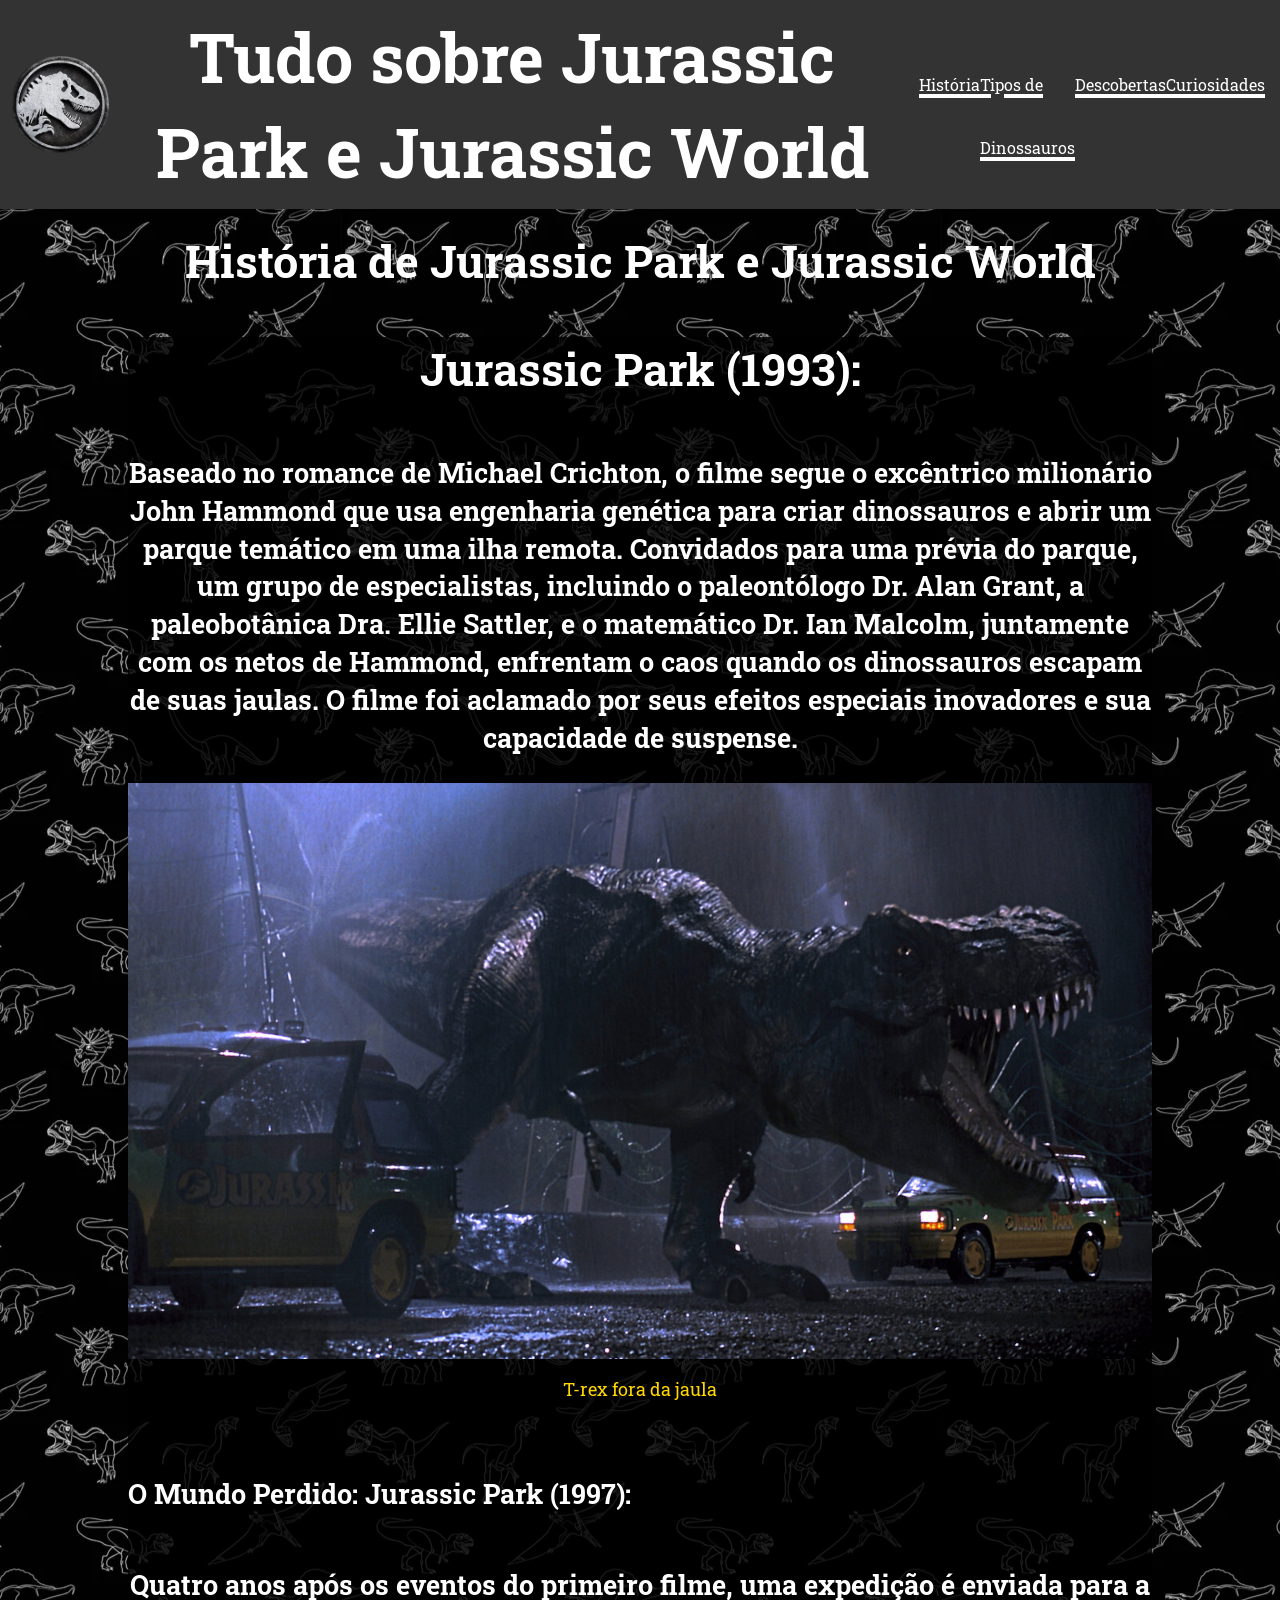
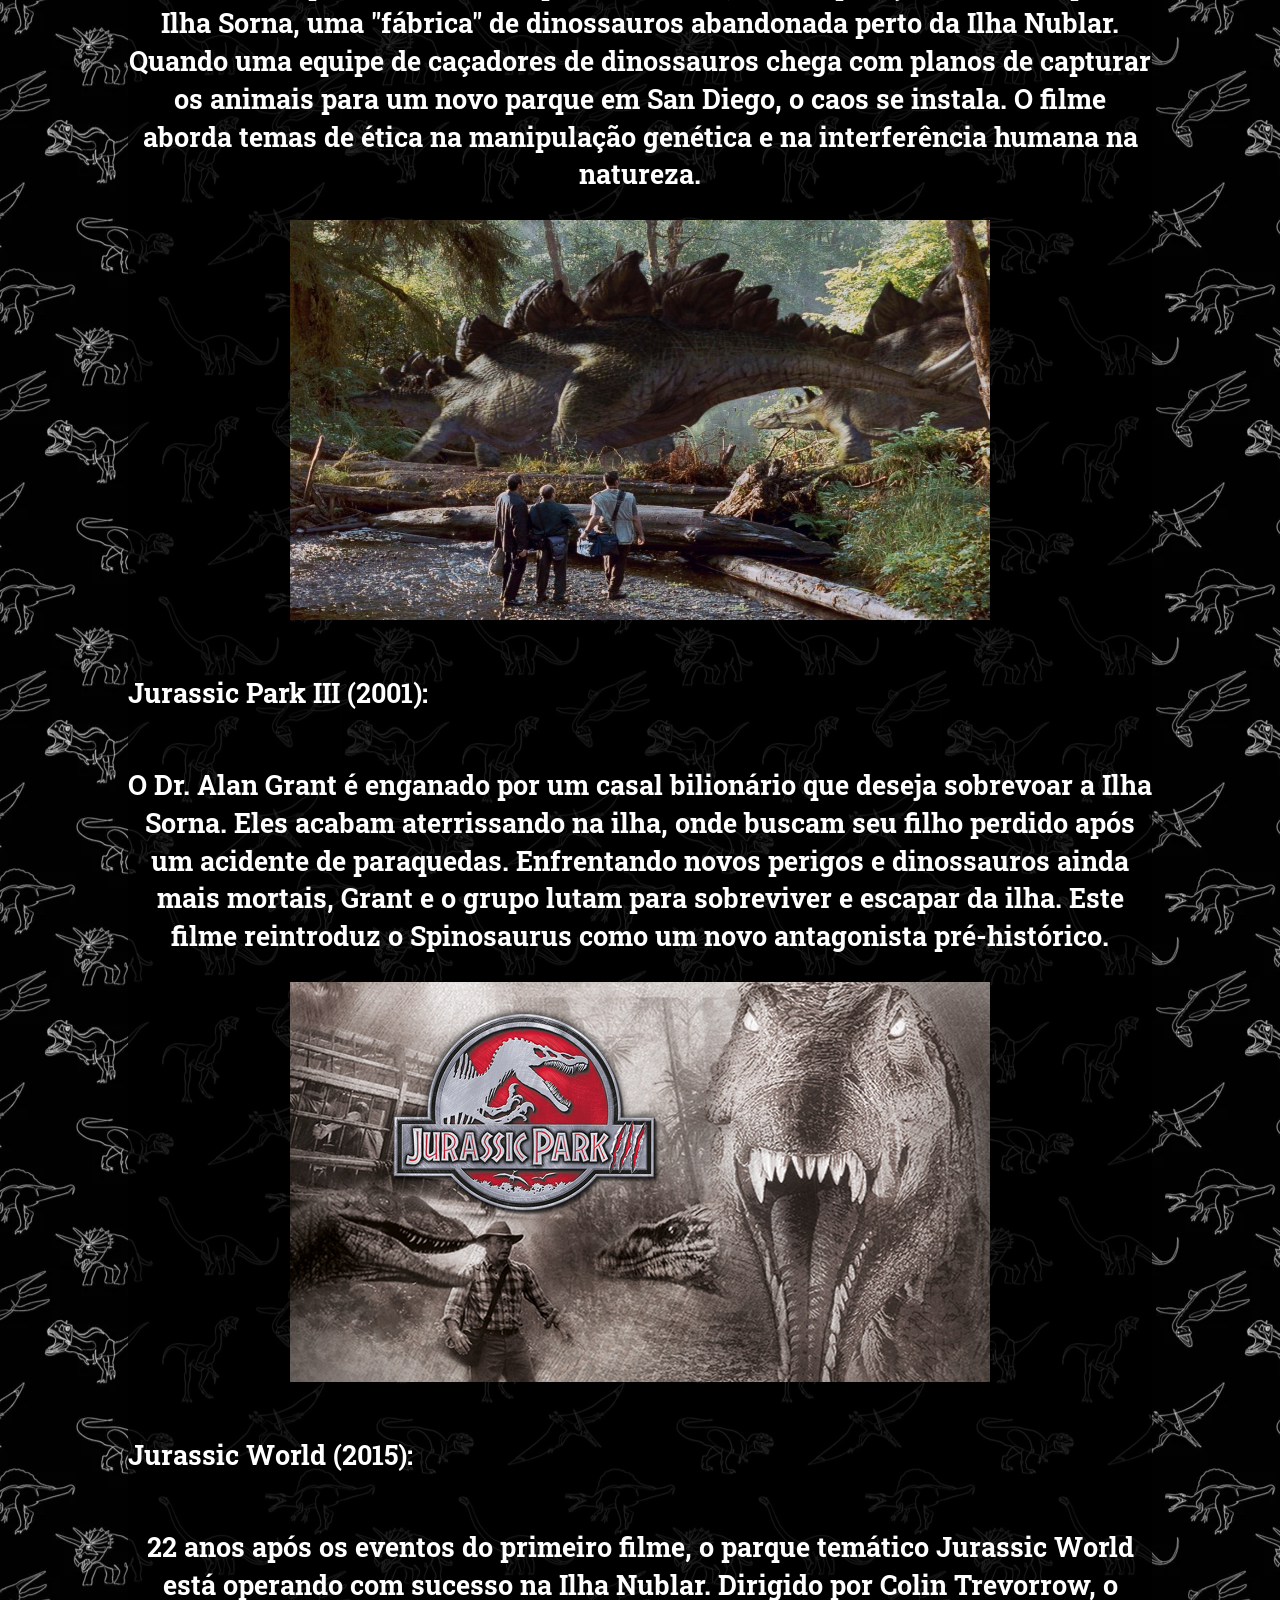
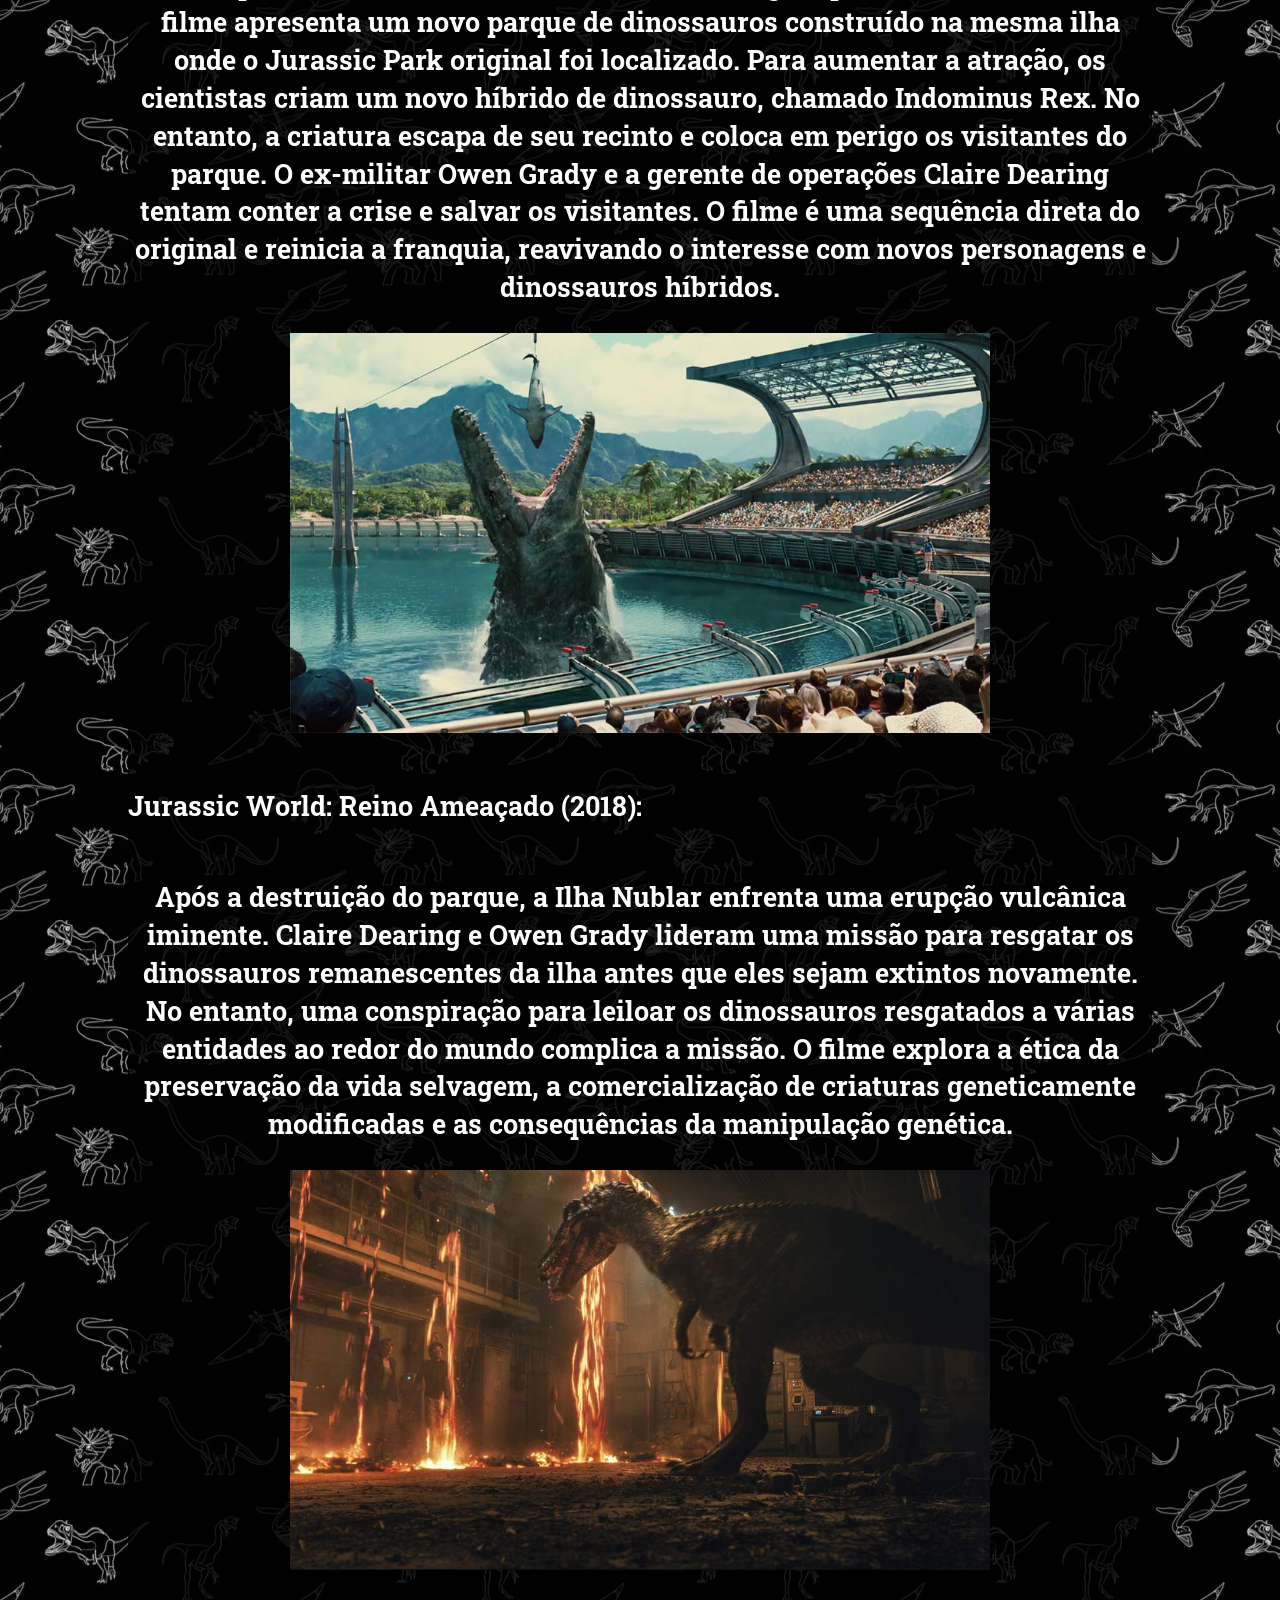
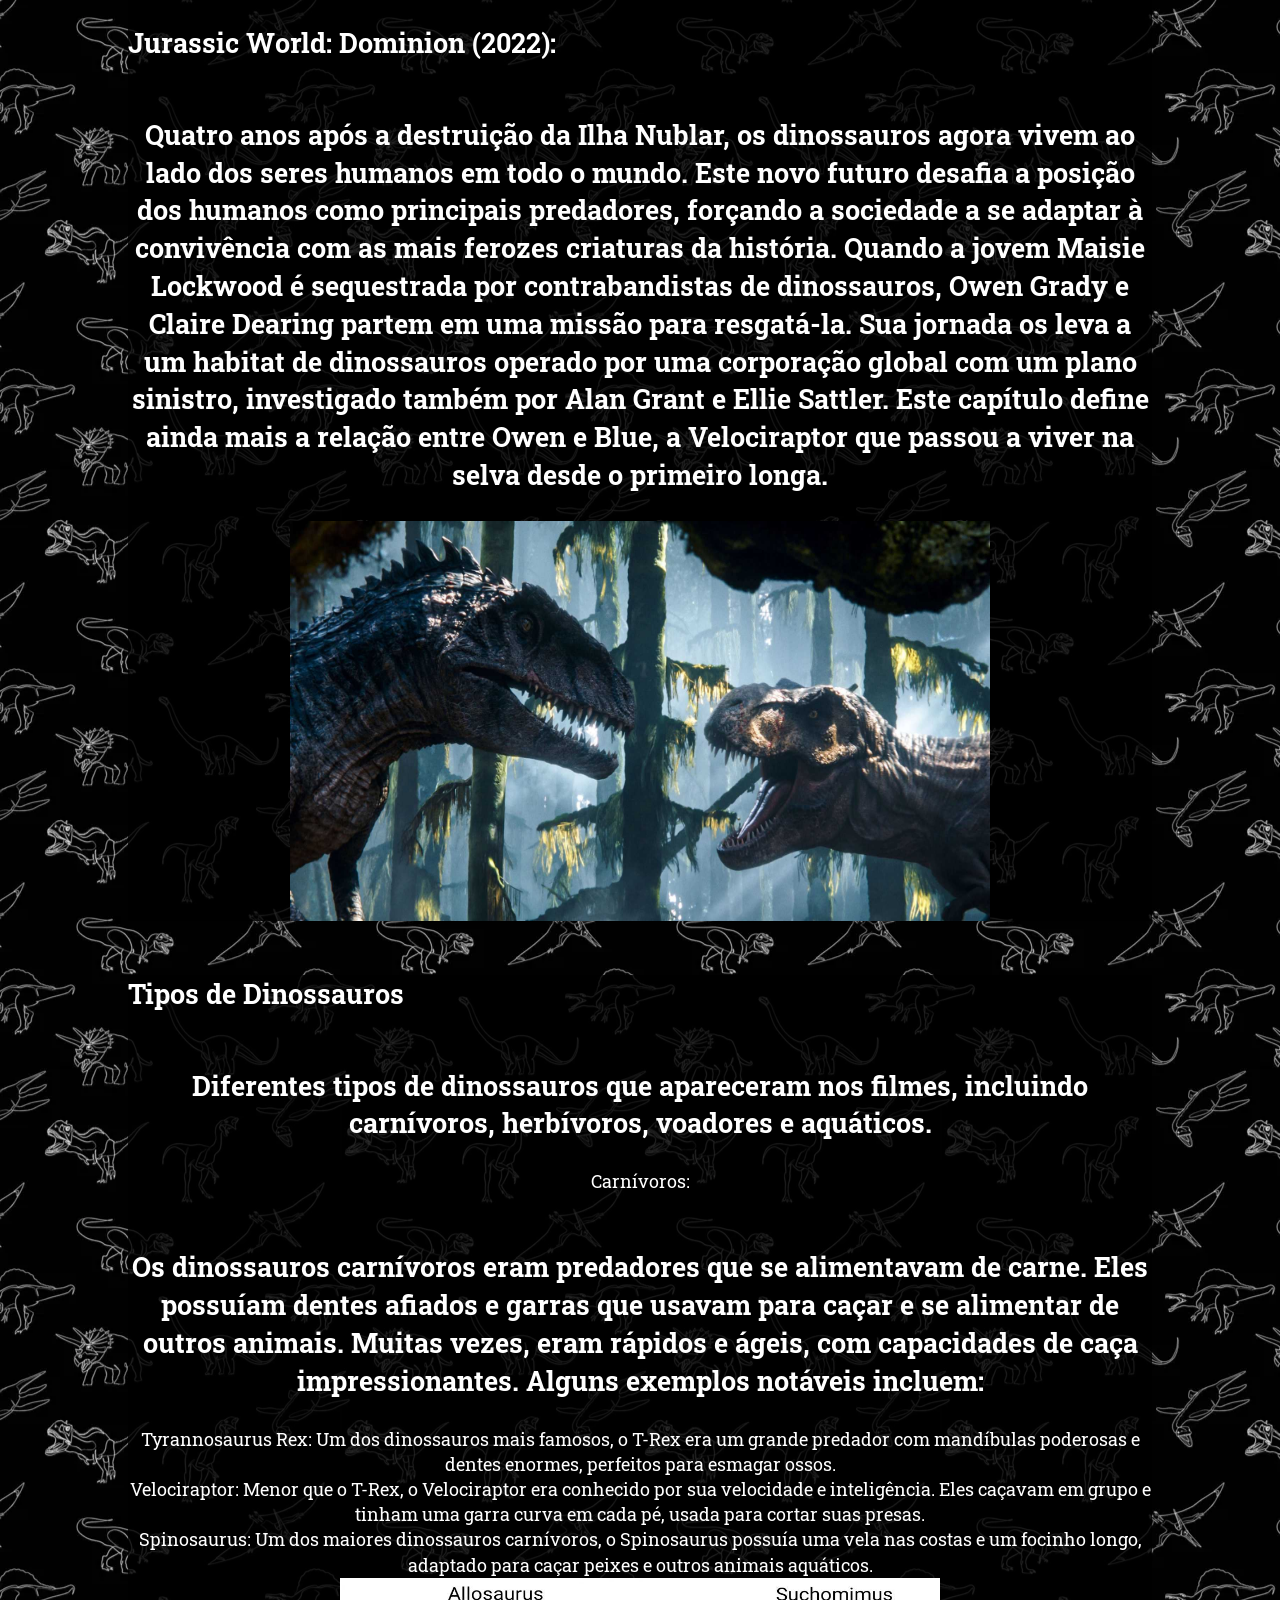
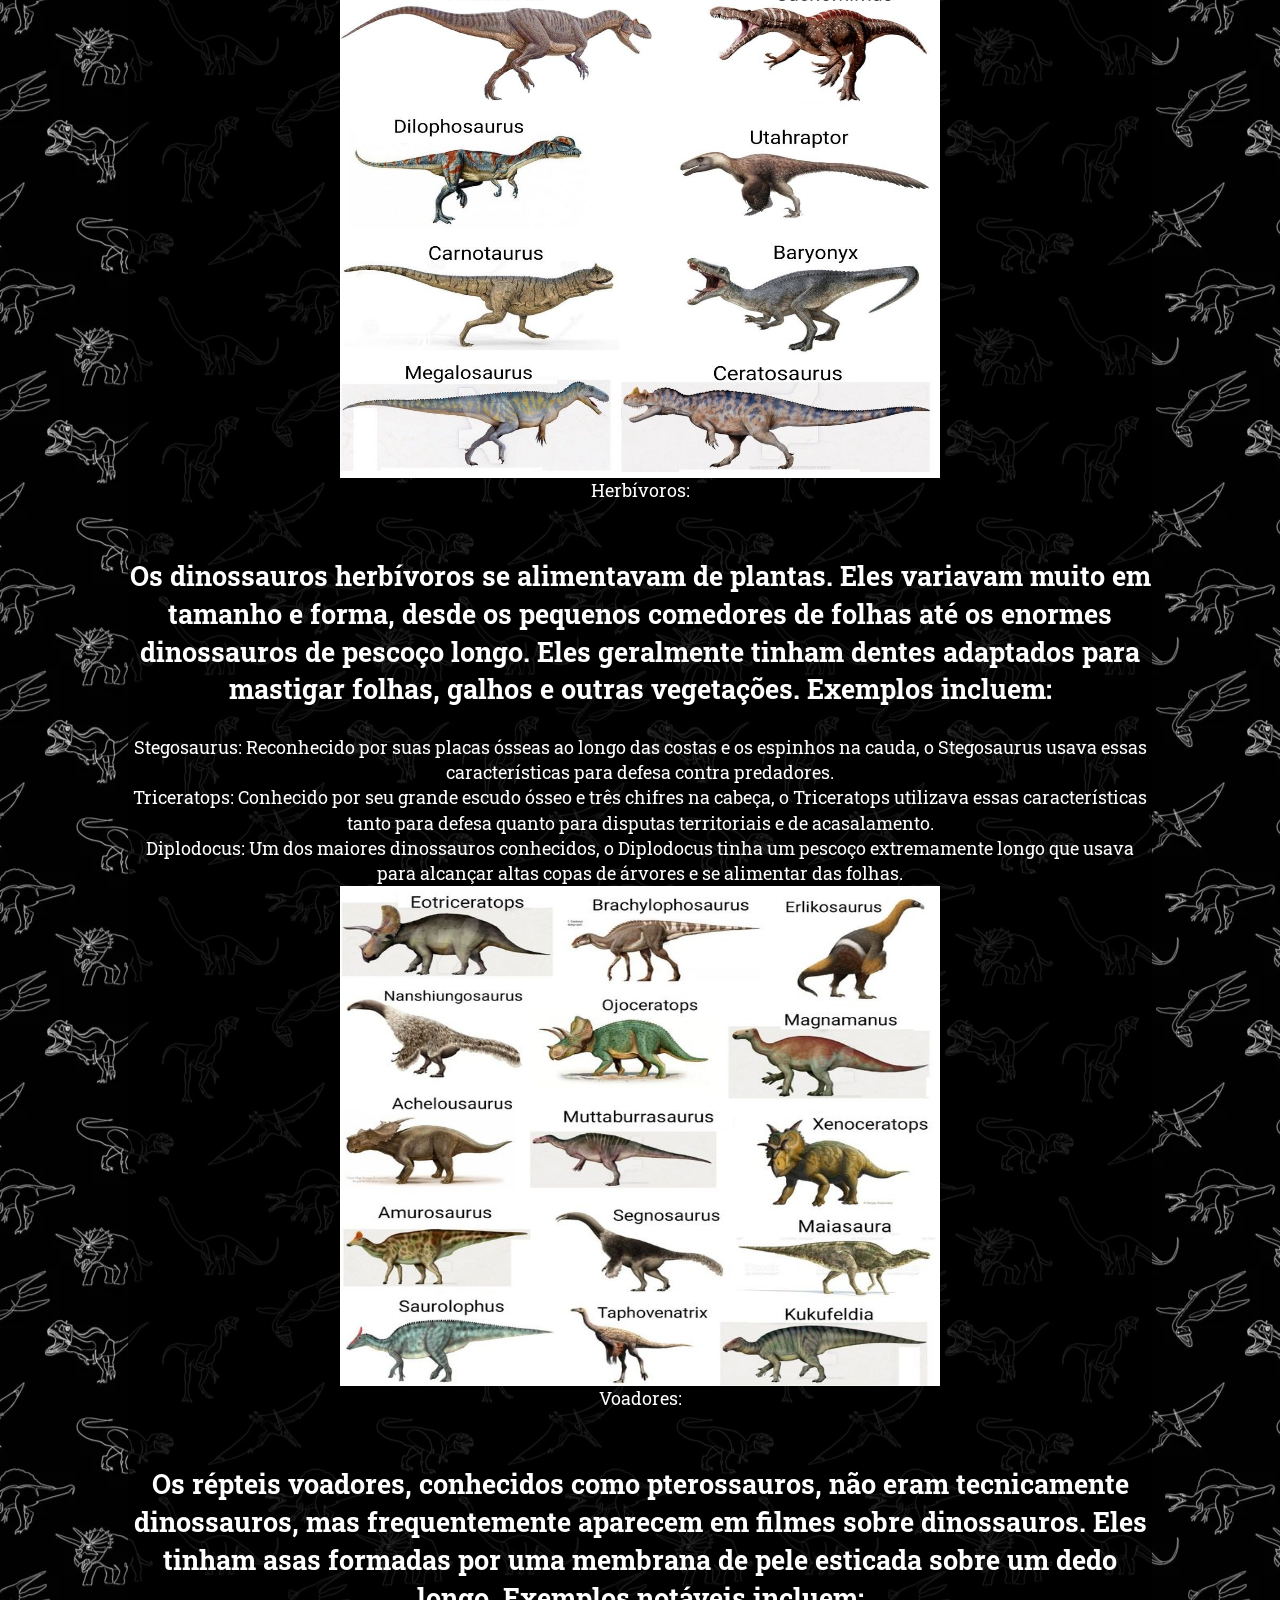
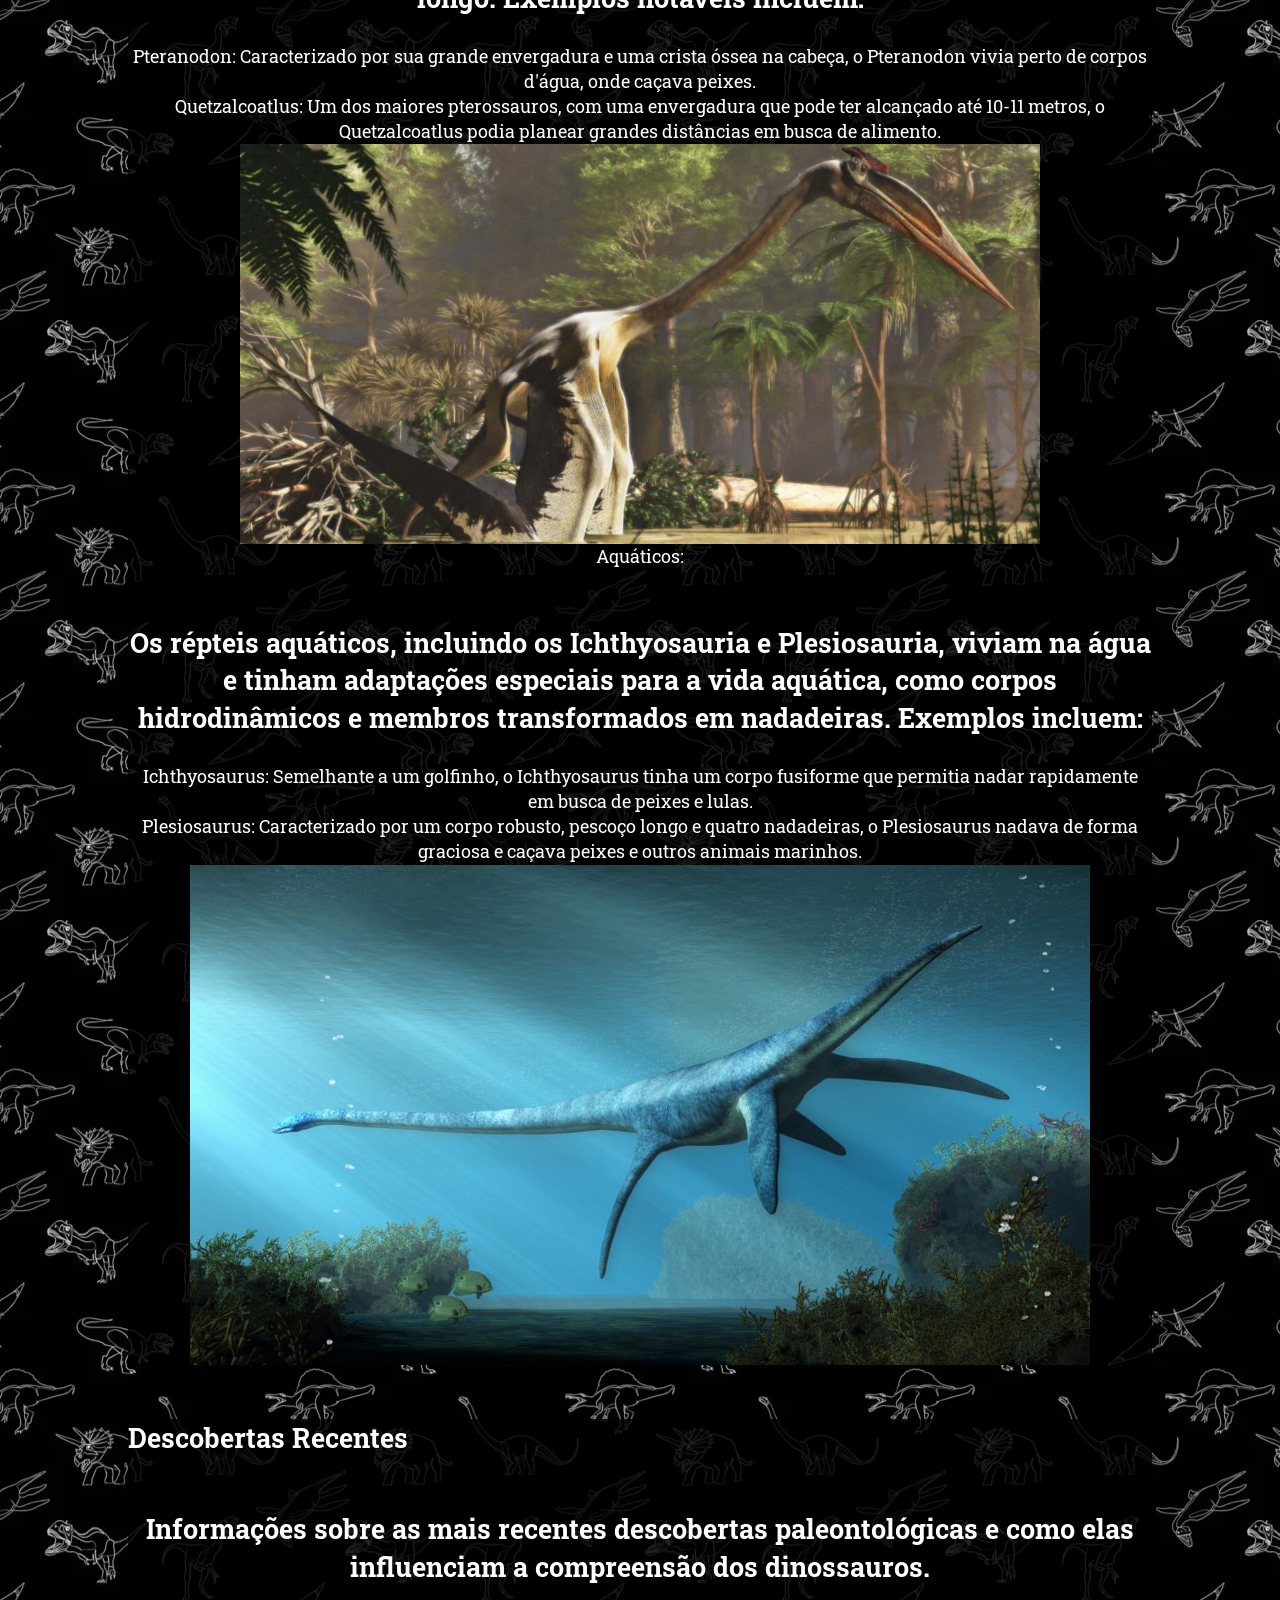
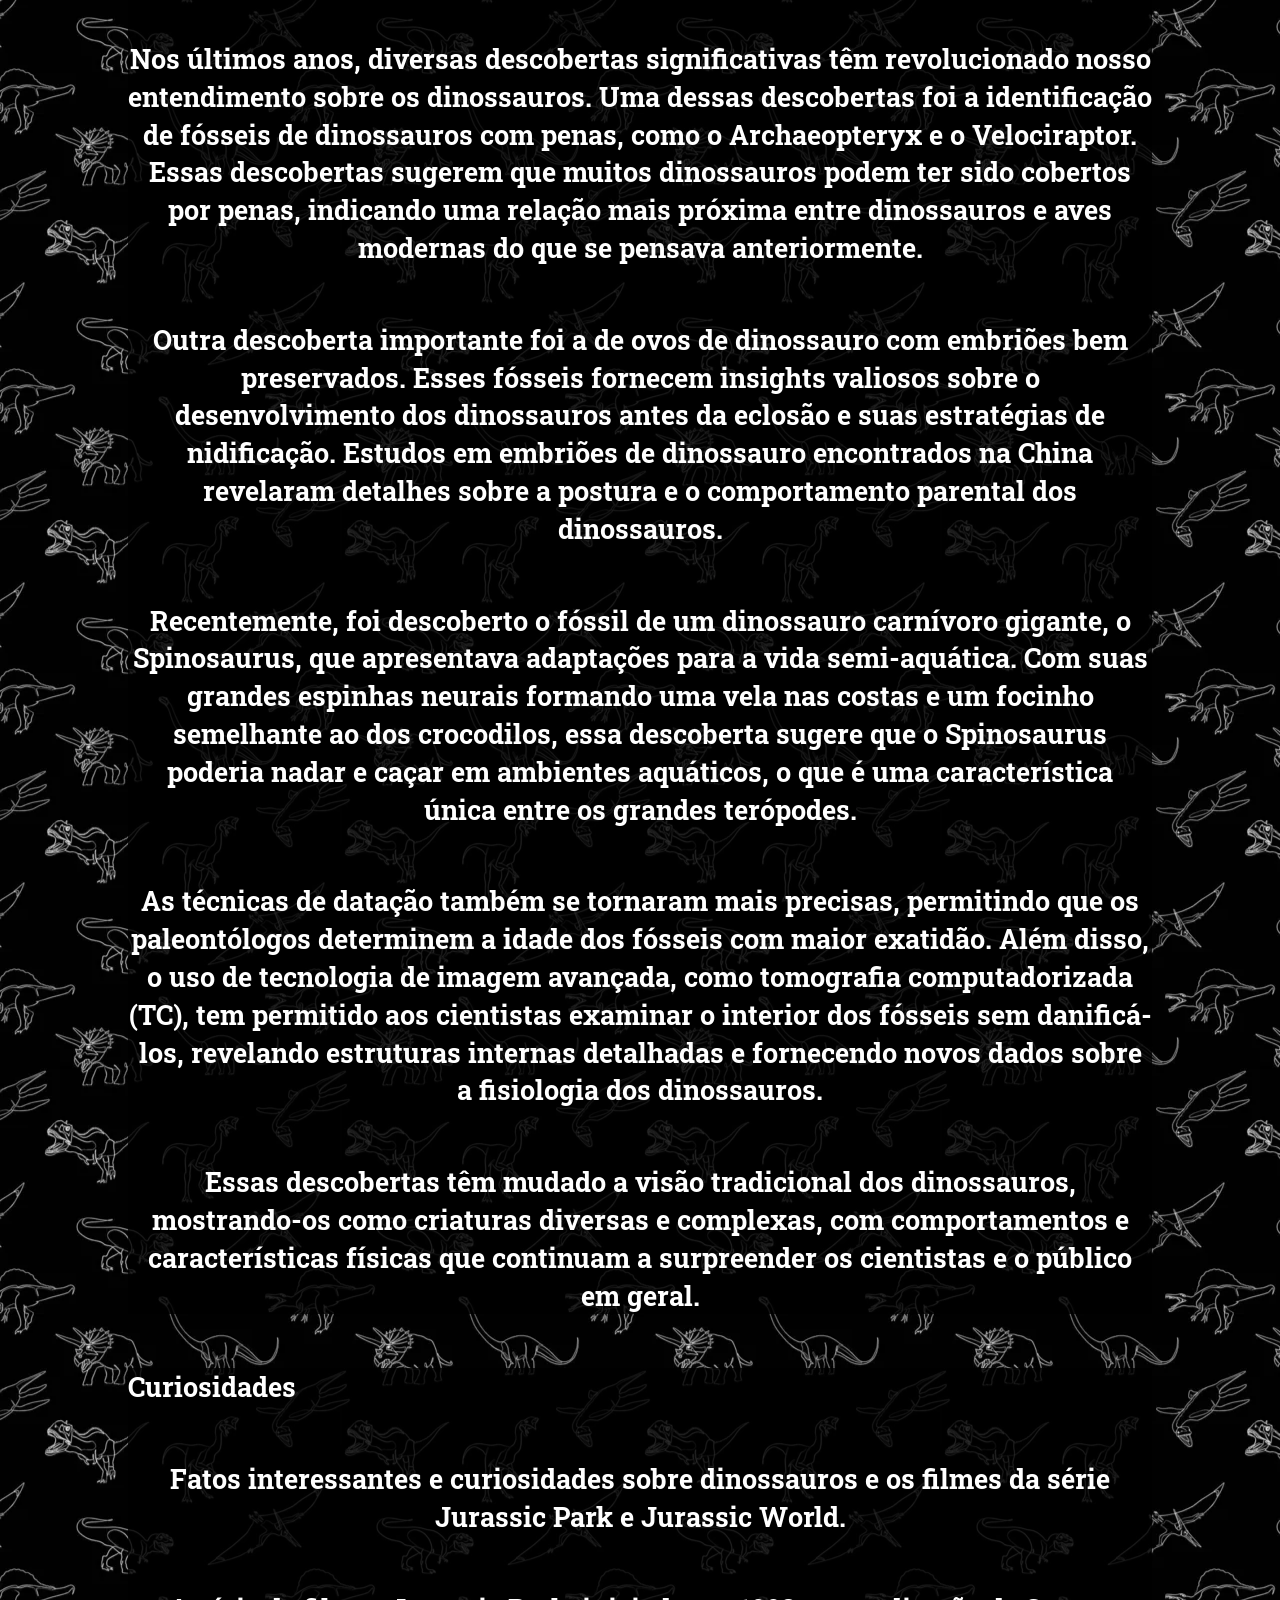
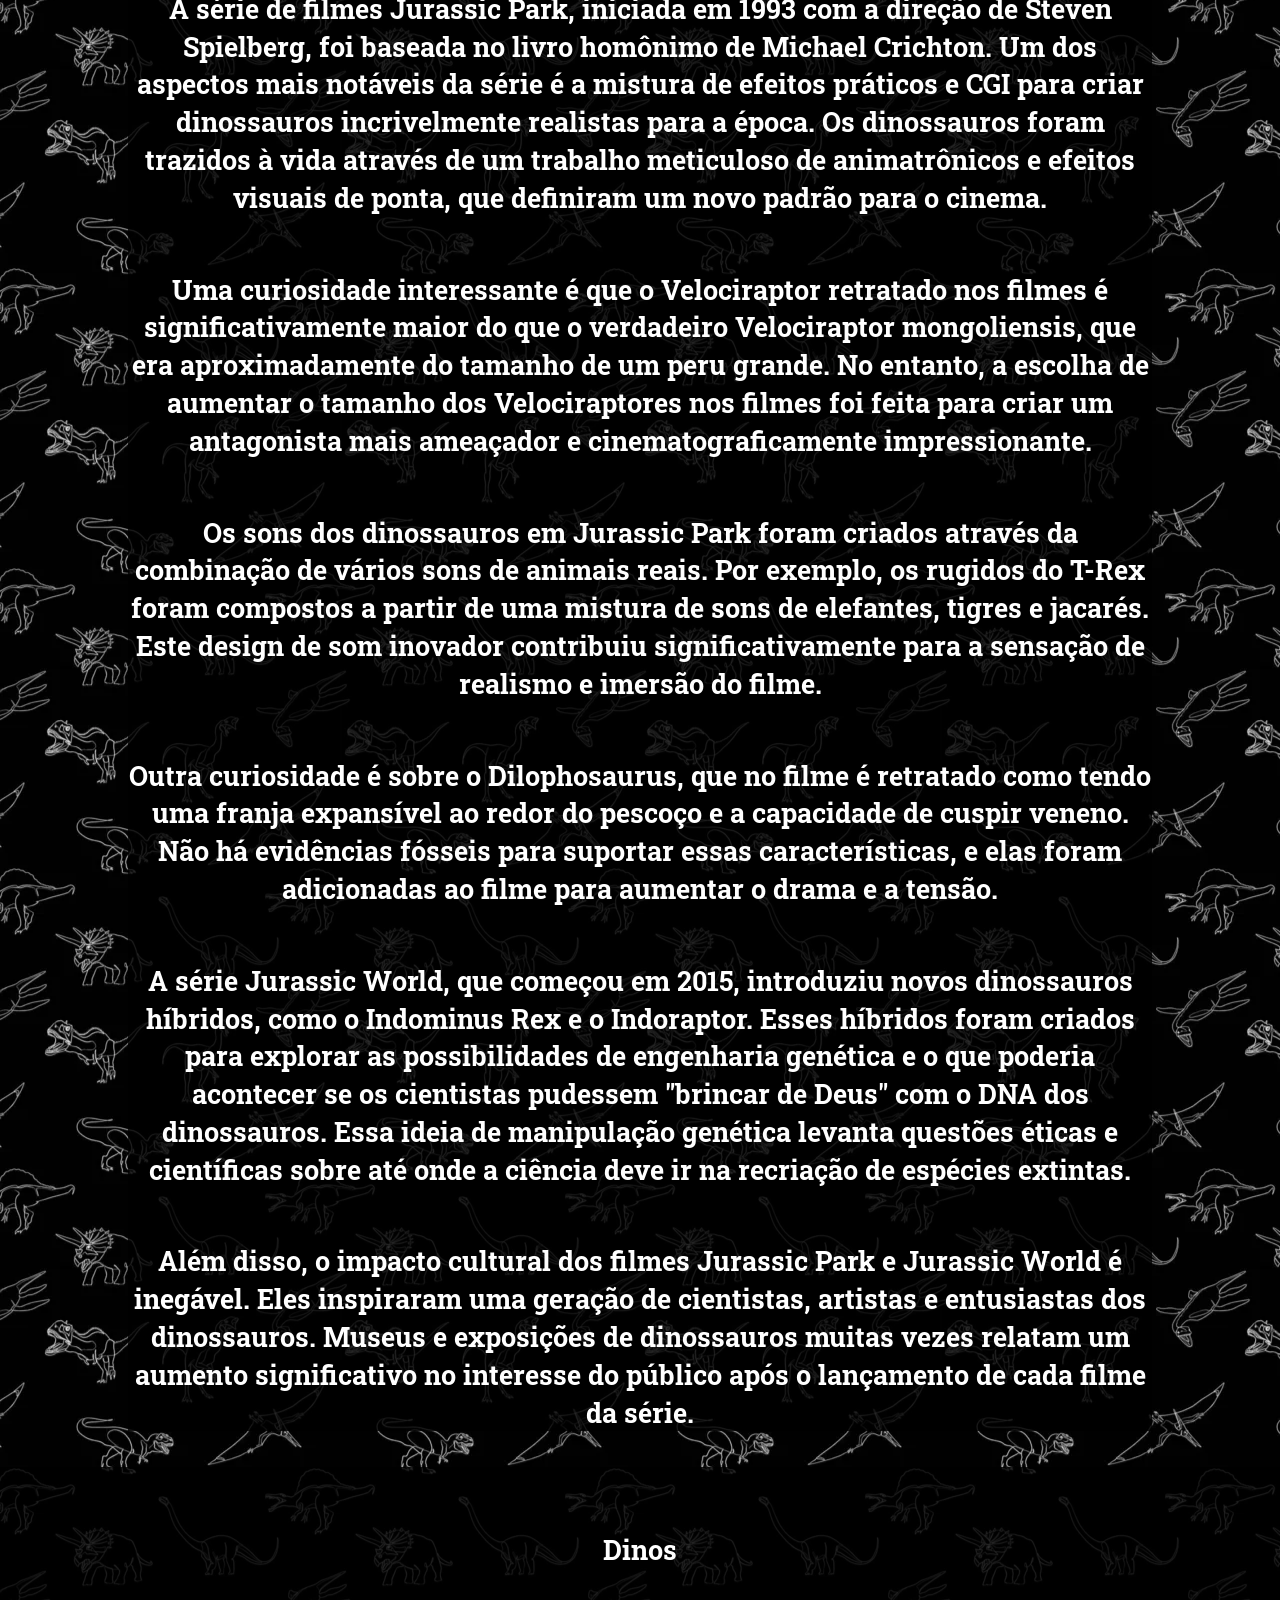
==== commit 3f628e3f: "Adicionado TUDO de novo e do melhor" ====
--- a/index.html
+++ b/index.html
@@ -1,124 +1,226 @@
 <!DOCTYPE html>
 <html lang="pt-br">
+
 <head>
     <meta charset="UTF-8">
     <meta name="viewport" content="width=device-width, initial-scale=1.0">
     <title>Jurassic Park and World</title>
+    <link rel="stylesheet" href="css/reset.css">
     <link rel="stylesheet" href="css/estilo.css">
-    <link rel="stylesheet" href="css/reset.css">
     <link rel="preconnect" href="https://fonts.googleapis.com">
     <link rel="preconnect" href="https://fonts.gstatic.com" crossorigin>
-    <link href="https://fonts.googleapis.com/css2?family=Freeman&family=Lilita+One&display=swap" rel="stylesheet">
+    <link href="https://fonts.googleapis.com/css2?family=Roboto+Slab:wght@100..900&display=swap" rel="stylesheet">
+    <link rel="shorcut icon" href="../MeuPrimeiroSite/img/Favicon.png" type="image/x-icon">
 </head>
+
 <body>
     <header class="cabecalho">
         <div class="logo">
-            <img src="img/logo.png" alt="Logo">
+            <img src="img/logo.png" alt="">
             <p>Tudo sobre Jurassic Park e Jurassic World</p>
         </div>
         <nav id="menu">
             <ul>
-                <li><a href="#historia">História</a></li>
-                <li><a href="#tipos">Tipos de Dinossauros</a></li>
-                <li><a href="#descobertas">Descobertas Recentes</a></li>
-                <li><a href="#curiosidades">Curiosidades</a></li>
+                <li><a href="historia">História</a></li>
+                <li><a href="Tipos de Dinossauros">Tipos de Dinossauros</a></li>
+                <li><a href="descobertas">Descobertas</a></li>
+                <li><a href="curiosidades">Curiosidades</a></li>
             </ul>
         </nav>
     </header>
     <main>
-        <h1 class="titulo" id="historia">História de Jurassic Park e Jurassic World</h1> 
-        <section> 
-            <h2>Jurassic Park (1993):</h2>
-            <p>
-                Baseado no romance de Michael Crichton, o filme segue o excêntrico milionário John Hammond que usa engenharia genética para criar dinossauros e abrir um parque temático em uma ilha remota. Convidados para uma prévia do parque, um grupo de especialistas, incluindo o paleontólogo Dr. Alan Grant, a paleobotânica Dra. Ellie Sattler, e o matemático Dr. Ian Malcolm, juntamente com os netos de Hammond, enfrentam o caos quando os dinossauros escapam de suas jaulas. O filme foi aclamado por seus efeitos especiais inovadores e sua capacidade de suspense.
-            </p>
-            <img src="img/Jurassic park 1993.jpg" alt="T-Rex" style="width:700px;height:400px;">
+        <h1 class="titulo">História de Jurassic Park e Jurassic World</h1>
+        <section>
+            <h2 class="titulo">Jurassic Park (1993):</h2>
+            <p>
+                Baseado no romance de Michael Crichton, o filme segue o excêntrico milionário John Hammond que usa
+                engenharia genética para criar dinossauros e abrir um parque temático em uma ilha remota. Convidados
+                para uma prévia do parque, um grupo de especialistas, incluindo o paleontólogo Dr. Alan Grant, a
+                paleobotânica Dra. Ellie Sattler, e o matemático Dr. Ian Malcolm, juntamente com os netos de Hammond,
+                enfrentam o caos quando os dinossauros escapam de suas jaulas. O filme foi aclamado por seus efeitos
+                especiais inovadores e sua capacidade de suspense.
+            </p>
+            <div class="caixa-imagem">
+                <figure>
+                    <img src="img/Jurassic park 1993.jpg" alt="T-Rex">
+                    <figcaption>T-rex fora da jaula</figcaption>
+                </figure>
+            </div>
             <h2>O Mundo Perdido: Jurassic Park (1997):</h2>
             <p>
-                Quatro anos após os eventos do primeiro filme, uma expedição é enviada para a Ilha Sorna, uma "fábrica" de dinossauros abandonada perto da Ilha Nublar. Quando uma equipe de caçadores de dinossauros chega com planos de capturar os animais para um novo parque em San Diego, o caos se instala. O filme aborda temas de ética na manipulação genética e na interferência humana na natureza.
-            </p>
-            <img src="img/Jurassic-Park-O-Mundo-Perdido.jpg" alt="Três pessoas de frente para um Stegossaurus" style="width:700px;height:400px;">
+                Quatro anos após os eventos do primeiro filme, uma expedição é enviada para a Ilha Sorna, uma "fábrica"
+                de dinossauros abandonada perto da Ilha Nublar. Quando uma equipe de caçadores de dinossauros chega com
+                planos de capturar os animais para um novo parque em San Diego, o caos se instala. O filme aborda temas
+                de ética na manipulação genética e na interferência humana na natureza.
+            </p>
+            <img src="img/Jurassic-Park-O-Mundo-Perdido.jpg" alt="Três pessoas de frente para um Stegossaurus"
+                style="width:700px;height:400px;">
             <h2>Jurassic Park III (2001):</h2>
             <p>
-                O Dr. Alan Grant é enganado por um casal bilionário que deseja sobrevoar a Ilha Sorna. Eles acabam aterrissando na ilha, onde buscam seu filho perdido após um acidente de paraquedas. Enfrentando novos perigos e dinossauros ainda mais mortais, Grant e o grupo lutam para sobreviver e escapar da ilha. Este filme reintroduz o Spinosaurus como um novo antagonista pré-histórico.
+                O Dr. Alan Grant é enganado por um casal bilionário que deseja sobrevoar a Ilha Sorna. Eles acabam
+                aterrissando na ilha, onde buscam seu filho perdido após um acidente de paraquedas. Enfrentando novos
+                perigos e dinossauros ainda mais mortais, Grant e o grupo lutam para sobreviver e escapar da ilha. Este
+                filme reintroduz o Spinosaurus como um novo antagonista pré-histórico.
             </p>
             <img src="img/Jurassic park 2001.jpg" alt="" style="width:700px;height:400px;">
             <h2>Jurassic World (2015):</h2>
             <p>
-                22 anos após os eventos do primeiro filme, o parque temático Jurassic World está operando com sucesso na Ilha Nublar. Dirigido por Colin Trevorrow, o filme apresenta um novo parque de dinossauros construído na mesma ilha onde o Jurassic Park original foi localizado. Para aumentar a atração, os cientistas criam um novo híbrido de dinossauro, chamado Indominus Rex. No entanto, a criatura escapa de seu recinto e coloca em perigo os visitantes do parque. O ex-militar Owen Grady e a gerente de operações Claire Dearing tentam conter a crise e salvar os visitantes. O filme é uma sequência direta do original e reinicia a franquia, reavivando o interesse com novos personagens e dinossauros híbridos.
+                22 anos após os eventos do primeiro filme, o parque temático Jurassic World está operando com sucesso na
+                Ilha Nublar. Dirigido por Colin Trevorrow, o filme apresenta um novo parque de dinossauros construído na
+                mesma ilha onde o Jurassic Park original foi localizado. Para aumentar a atração, os cientistas criam um
+                novo híbrido de dinossauro, chamado Indominus Rex. No entanto, a criatura escapa de seu recinto e coloca
+                em perigo os visitantes do parque. O ex-militar Owen Grady e a gerente de operações Claire Dearing
+                tentam conter a crise e salvar os visitantes. O filme é uma sequência direta do original e reinicia a
+                franquia, reavivando o interesse com novos personagens e dinossauros híbridos.
             </p>
             <img src="img/Jurassic park 2015.jpg" alt="" style="width:700px;height:400px;">
             <h2>Jurassic World: Reino Ameaçado (2018):</h2>
             <p>
-                Após a destruição do parque, a Ilha Nublar enfrenta uma erupção vulcânica iminente. Claire Dearing e Owen Grady lideram uma missão para resgatar os dinossauros remanescentes da ilha antes que eles sejam extintos novamente. No entanto, uma conspiração para leiloar os dinossauros resgatados a várias entidades ao redor do mundo complica a missão. O filme explora a ética da preservação da vida selvagem, a comercialização de criaturas geneticamente modificadas e as consequências da manipulação genética.
+                Após a destruição do parque, a Ilha Nublar enfrenta uma erupção vulcânica iminente. Claire Dearing e
+                Owen Grady lideram uma missão para resgatar os dinossauros remanescentes da ilha antes que eles sejam
+                extintos novamente. No entanto, uma conspiração para leiloar os dinossauros resgatados a várias
+                entidades ao redor do mundo complica a missão. O filme explora a ética da preservação da vida selvagem,
+                a comercialização de criaturas geneticamente modificadas e as consequências da manipulação genética.
             </p>
             <img src="img/Juri dominion.jpg" alt="" style="width:700px;height:400px;">
             <h2>Jurassic World: Dominion (2022):</h2>
             <p>
-                Quatro anos após a destruição da Ilha Nublar, os dinossauros agora vivem ao lado dos seres humanos em todo o mundo. Este novo futuro desafia a posição dos humanos como principais predadores, forçando a sociedade a se adaptar à convivência com as mais ferozes criaturas da história. Quando a jovem Maisie Lockwood é sequestrada por contrabandistas de dinossauros, Owen Grady e Claire Dearing partem em uma missão para resgatá-la. Sua jornada os leva a um habitat de dinossauros operado por uma corporação global com um plano sinistro, investigado também por Alan Grant e Ellie Sattler. Este capítulo define ainda mais a relação entre Owen e Blue, a Velociraptor que passou a viver na selva desde o primeiro longa.
-            </p>    
+                Quatro anos após a destruição da Ilha Nublar, os dinossauros agora vivem ao lado dos seres humanos em
+                todo o mundo. Este novo futuro desafia a posição dos humanos como principais predadores, forçando a
+                sociedade a se adaptar à convivência com as mais ferozes criaturas da história. Quando a jovem Maisie
+                Lockwood é sequestrada por contrabandistas de dinossauros, Owen Grady e Claire Dearing partem em uma
+                missão para resgatá-la. Sua jornada os leva a um habitat de dinossauros operado por uma corporação
+                global com um plano sinistro, investigado também por Alan Grant e Ellie Sattler. Este capítulo define
+                ainda mais a relação entre Owen e Blue, a Velociraptor que passou a viver na selva desde o primeiro
+                longa.
+            </p>
             <img src="img/jurassic-world-dominion_.jpg" alt="" style="width:700px;height:400px;">
         </section>
-        <section id="tipos">
-    <h2>Tipos de Dinossauros</h2>
-    <p>Diferentes tipos de dinossauros que apareceram nos filmes, incluindo carnívoros, herbívoros, voadores e aquáticos.</p>
-    <ul>
-        <li><strong>Carnívoros:</strong> 
-            <p>Os dinossauros carnívoros eram predadores que se alimentavam de carne. Eles possuíam dentes afiados e garras que usavam para caçar e se alimentar de outros animais. Muitas vezes, eram rápidos e ágeis, com capacidades de caça impressionantes. Alguns exemplos notáveis incluem:</p>
+        <section>
+            <h2>Tipos de Dinossauros</h2>
+            <p>Diferentes tipos de dinossauros que apareceram nos filmes, incluindo carnívoros, herbívoros, voadores e
+                aquáticos.</p>
             <ul>
-                <li><strong>Tyrannosaurus Rex:</strong> Um dos dinossauros mais famosos, o T-Rex era um grande predador com mandíbulas poderosas e dentes enormes, perfeitos para esmagar ossos.</li>
-                <li><strong>Velociraptor:</strong> Menor que o T-Rex, o Velociraptor era conhecido por sua velocidade e inteligência. Eles caçavam em grupo e tinham uma garra curva em cada pé, usada para cortar suas presas.</li>
-                <li><strong>Spinosaurus:</strong> Um dos maiores dinossauros carnívoros, o Spinosaurus possuía uma vela nas costas e um focinho longo, adaptado para caçar peixes e outros animais aquáticos.</li>
-            </ul>
-        </li>
-        <img src="img/Carnivoros.jpg" alt="" style="width:600px;height:500px;">
-        <li><strong>Herbívoros:</strong> 
-            <p>Os dinossauros herbívoros se alimentavam de plantas. Eles variavam muito em tamanho e forma, desde os pequenos comedores de folhas até os enormes dinossauros de pescoço longo. Eles geralmente tinham dentes adaptados para mastigar folhas, galhos e outras vegetações. Exemplos incluem:</p>
-            <ul>
-                <li><strong>Stegosaurus:</strong> Reconhecido por suas placas ósseas ao longo das costas e os espinhos na cauda, o Stegosaurus usava essas características para defesa contra predadores.</li>
-                <li><strong>Triceratops:</strong> Conhecido por seu grande escudo ósseo e três chifres na cabeça, o Triceratops utilizava essas características tanto para defesa quanto para disputas territoriais e de acasalamento.</li>
-                <li><strong>Diplodocus:</strong> Um dos maiores dinossauros conhecidos, o Diplodocus tinha um pescoço extremamente longo que usava para alcançar altas copas de árvores e se alimentar das folhas.</li>
-            </ul>
-        </li>
-        <img src="img/Herbivaros.jpg" alt="" style="width:600px;height:500px;">
-        <li><strong>Voadores:</strong> 
-            <p>Os répteis voadores, conhecidos como pterossauros, não eram tecnicamente dinossauros, mas frequentemente aparecem em filmes sobre dinossauros. Eles tinham asas formadas por uma membrana de pele esticada sobre um dedo longo. Exemplos notáveis incluem:</p>
-            <ul>
-                <li><strong>Pteranodon:</strong> Caracterizado por sua grande envergadura e uma crista óssea na cabeça, o Pteranodon vivia perto de corpos d'água, onde caçava peixes.</li>
-                <li><strong>Quetzalcoatlus:</strong> Um dos maiores pterossauros, com uma envergadura que pode ter alcançado até 10-11 metros, o Quetzalcoatlus podia planear grandes distâncias em busca de alimento.</li>
-            </ul>
-        </li>
-        <img src="img/Voadores.png" alt="" style="width:800px;height:400px;">
-        <li><strong>Aquáticos:</strong> 
-            <p>Os répteis aquáticos, incluindo os Ichthyosauria e Plesiosauria, viviam na água e tinham adaptações especiais para a vida aquática, como corpos hidrodinâmicos e membros transformados em nadadeiras. Exemplos incluem:</p>
-            <ul>
-                <li><strong>Ichthyosaurus:</strong> Semelhante a um golfinho, o Ichthyosaurus tinha um corpo fusiforme que permitia nadar rapidamente em busca de peixes e lulas.</li>
-                <li><strong>Plesiosaurus:</strong> Caracterizado por um corpo robusto, pescoço longo e quatro nadadeiras, o Plesiosaurus nadava de forma graciosa e caçava peixes e outros animais marinhos.</li>
-            </ul>
-            <img src="img/Aquaticos.jpg" alt="" style="width:900px;height:500px;">
-        </section>
-        <section id="descobertas">
-    <h2>Descobertas Recentes</h2>
-    <p>Informações sobre as mais recentes descobertas paleontológicas e como elas influenciam a compreensão dos dinossauros.</p>
-    <p>Nos últimos anos, diversas descobertas significativas têm revolucionado nosso entendimento sobre os dinossauros. Uma dessas descobertas foi a identificação de fósseis de dinossauros com penas, como o Archaeopteryx e o Velociraptor. Essas descobertas sugerem que muitos dinossauros podem ter sido cobertos por penas, indicando uma relação mais próxima entre dinossauros e aves modernas do que se pensava anteriormente.</p>
-    <p>Outra descoberta importante foi a de ovos de dinossauro com embriões bem preservados. Esses fósseis fornecem insights valiosos sobre o desenvolvimento dos dinossauros antes da eclosão e suas estratégias de nidificação. Estudos em embriões de dinossauro encontrados na China revelaram detalhes sobre a postura e o comportamento parental dos dinossauros.</p>
-    <p>Recentemente, foi descoberto o fóssil de um dinossauro carnívoro gigante, o Spinosaurus, que apresentava adaptações para a vida semi-aquática. Com suas grandes espinhas neurais formando uma vela nas costas e um focinho semelhante ao dos crocodilos, essa descoberta sugere que o Spinosaurus poderia nadar e caçar em ambientes aquáticos, o que é uma característica única entre os grandes terópodes.</p>
-    <p>As técnicas de datação também se tornaram mais precisas, permitindo que os paleontólogos determinem a idade dos fósseis com maior exatidão. Além disso, o uso de tecnologia de imagem avançada, como tomografia computadorizada (TC), tem permitido aos cientistas examinar o interior dos fósseis sem danificá-los, revelando estruturas internas detalhadas e fornecendo novos dados sobre a fisiologia dos dinossauros.</p>
-    <p>Essas descobertas têm mudado a visão tradicional dos dinossauros, mostrando-os como criaturas diversas e complexas, com comportamentos e características físicas que continuam a surpreender os cientistas e o público em geral.</p>
-        </section>
-        <section id="curiosidades">
-    <h2>Curiosidades</h2>
-    <p>Fatos interessantes e curiosidades sobre dinossauros e os filmes da série Jurassic Park e Jurassic World.</p>
-    <p>A série de filmes Jurassic Park, iniciada em 1993 com a direção de Steven Spielberg, foi baseada no livro homônimo de Michael Crichton. Um dos aspectos mais notáveis da série é a mistura de efeitos práticos e CGI para criar dinossauros incrivelmente realistas para a época. Os dinossauros foram trazidos à vida através de um trabalho meticuloso de animatrônicos e efeitos visuais de ponta, que definiram um novo padrão para o cinema.</p>
-    <p>Uma curiosidade interessante é que o Velociraptor retratado nos filmes é significativamente maior do que o verdadeiro Velociraptor mongoliensis, que era aproximadamente do tamanho de um peru grande. No entanto, a escolha de aumentar o tamanho dos Velociraptores nos filmes foi feita para criar um antagonista mais ameaçador e cinematograficamente impressionante.</p>
-    <p>Os sons dos dinossauros em Jurassic Park foram criados através da combinação de vários sons de animais reais. Por exemplo, os rugidos do T-Rex foram compostos a partir de uma mistura de sons de elefantes, tigres e jacarés. Este design de som inovador contribuiu significativamente para a sensação de realismo e imersão do filme.</p>
-    <p>Outra curiosidade é sobre o Dilophosaurus, que no filme é retratado como tendo uma franja expansível ao redor do pescoço e a capacidade de cuspir veneno. Não há evidências fósseis para suportar essas características, e elas foram adicionadas ao filme para aumentar o drama e a tensão.</p>
-    <p>A série Jurassic World, que começou em 2015, introduziu novos dinossauros híbridos, como o Indominus Rex e o Indoraptor. Esses híbridos foram criados para explorar as possibilidades de engenharia genética e o que poderia acontecer se os cientistas pudessem "brincar de Deus" com o DNA dos dinossauros. Essa ideia de manipulação genética levanta questões éticas e científicas sobre até onde a ciência deve ir na recriação de espécies extintas.</p>
-    <p>Além disso, o impacto cultural dos filmes Jurassic Park e Jurassic World é inegável. Eles inspiraram uma geração de cientistas, artistas e entusiastas dos dinossauros. Museus e exposições de dinossauros muitas vezes relatam um aumento significativo no interesse do público após o lançamento de cada filme da série.</p>
+                <li><strong>Carnívoros:</strong>
+                    <p>Os dinossauros carnívoros eram predadores que se alimentavam de carne. Eles possuíam dentes
+                        afiados e garras que usavam para caçar e se alimentar de outros animais. Muitas vezes, eram
+                        rápidos e ágeis, com capacidades de caça impressionantes. Alguns exemplos notáveis incluem:</p>
+                    <ul>
+                        <li><strong>Tyrannosaurus Rex:</strong> Um dos dinossauros mais famosos, o T-Rex era um grande
+                            predador com mandíbulas poderosas e dentes enormes, perfeitos para esmagar ossos.</li>
+                        <li><strong>Velociraptor:</strong> Menor que o T-Rex, o Velociraptor era conhecido por sua
+                            velocidade e inteligência. Eles caçavam em grupo e tinham uma garra curva em cada pé, usada
+                            para cortar suas presas.</li>
+                        <li><strong>Spinosaurus:</strong> Um dos maiores dinossauros carnívoros, o Spinosaurus possuía
+                            uma vela nas costas e um focinho longo, adaptado para caçar peixes e outros animais
+                            aquáticos.</li>
+                    </ul>
+                </li>
+                <img src="img/Carnivoros.jpg" alt="" style="width:600px;height:500px;">
+                <li><strong>Herbívoros:</strong>
+                    <p>Os dinossauros herbívoros se alimentavam de plantas. Eles variavam muito em tamanho e forma,
+                        desde os pequenos comedores de folhas até os enormes dinossauros de pescoço longo. Eles
+                        geralmente tinham dentes adaptados para mastigar folhas, galhos e outras vegetações. Exemplos
+                        incluem:</p>
+                    <ul>
+                        <li><strong>Stegosaurus:</strong> Reconhecido por suas placas ósseas ao longo das costas e os
+                            espinhos na cauda, o Stegosaurus usava essas características para defesa contra predadores.
+                        </li>
+                        <li><strong>Triceratops:</strong> Conhecido por seu grande escudo ósseo e três chifres na
+                            cabeça, o Triceratops utilizava essas características tanto para defesa quanto para disputas
+                            territoriais e de acasalamento.</li>
+                        <li><strong>Diplodocus:</strong> Um dos maiores dinossauros conhecidos, o Diplodocus tinha um
+                            pescoço extremamente longo que usava para alcançar altas copas de árvores e se alimentar das
+                            folhas.</li>
+                    </ul>
+                </li>
+                <img src="img/Herbivaros.jpg" alt="" style="width:600px;height:500px;">
+                <li><strong>Voadores:</strong>
+                    <p>Os répteis voadores, conhecidos como pterossauros, não eram tecnicamente dinossauros, mas
+                        frequentemente aparecem em filmes sobre dinossauros. Eles tinham asas formadas por uma membrana
+                        de pele esticada sobre um dedo longo. Exemplos notáveis incluem:</p>
+                    <ul>
+                        <li><strong>Pteranodon:</strong> Caracterizado por sua grande envergadura e uma crista óssea na
+                            cabeça, o Pteranodon vivia perto de corpos d'água, onde caçava peixes.</li>
+                        <li><strong>Quetzalcoatlus:</strong> Um dos maiores pterossauros, com uma envergadura que pode
+                            ter alcançado até 10-11 metros, o Quetzalcoatlus podia planear grandes distâncias em busca
+                            de alimento.</li>
+                    </ul>
+                </li>
+                <img src="img/Voadores.png" alt="" style="width:800px;height:400px;">
+                <li><strong>Aquáticos:</strong>
+                    <p>Os répteis aquáticos, incluindo os Ichthyosauria e Plesiosauria, viviam na água e tinham
+                        adaptações especiais para a vida aquática, como corpos hidrodinâmicos e membros transformados em
+                        nadadeiras. Exemplos incluem:</p>
+                    <ul>
+                        <li><strong>Ichthyosaurus:</strong> Semelhante a um golfinho, o Ichthyosaurus tinha um corpo
+                            fusiforme que permitia nadar rapidamente em busca de peixes e lulas.</li>
+                        <li><strong>Plesiosaurus:</strong> Caracterizado por um corpo robusto, pescoço longo e quatro
+                            nadadeiras, o Plesiosaurus nadava de forma graciosa e caçava peixes e outros animais
+                            marinhos.</li>
+                    </ul>
+                    <img src="img/Aquaticos.jpg" alt="" style="width:900px;height:500px;">
+        </section>
+        <section>
+            <h2>Descobertas Recentes</h2>
+            <p>Informações sobre as mais recentes descobertas paleontológicas e como elas influenciam a compreensão dos
+                dinossauros.</p>
+            <p>Nos últimos anos, diversas descobertas significativas têm revolucionado nosso entendimento sobre os
+                dinossauros. Uma dessas descobertas foi a identificação de fósseis de dinossauros com penas, como o
+                Archaeopteryx e o Velociraptor. Essas descobertas sugerem que muitos dinossauros podem ter sido cobertos
+                por penas, indicando uma relação mais próxima entre dinossauros e aves modernas do que se pensava
+                anteriormente.</p>
+            <p>Outra descoberta importante foi a de ovos de dinossauro com embriões bem preservados. Esses fósseis
+                fornecem insights valiosos sobre o desenvolvimento dos dinossauros antes da eclosão e suas estratégias
+                de nidificação. Estudos em embriões de dinossauro encontrados na China revelaram detalhes sobre a
+                postura e o comportamento parental dos dinossauros.</p>
+            <p>Recentemente, foi descoberto o fóssil de um dinossauro carnívoro gigante, o Spinosaurus, que apresentava
+                adaptações para a vida semi-aquática. Com suas grandes espinhas neurais formando uma vela nas costas e
+                um focinho semelhante ao dos crocodilos, essa descoberta sugere que o Spinosaurus poderia nadar e caçar
+                em ambientes aquáticos, o que é uma característica única entre os grandes terópodes.</p>
+            <p>As técnicas de datação também se tornaram mais precisas, permitindo que os paleontólogos determinem a
+                idade dos fósseis com maior exatidão. Além disso, o uso de tecnologia de imagem avançada, como
+                tomografia computadorizada (TC), tem permitido aos cientistas examinar o interior dos fósseis sem
+                danificá-los, revelando estruturas internas detalhadas e fornecendo novos dados sobre a fisiologia dos
+                dinossauros.</p>
+            <p>Essas descobertas têm mudado a visão tradicional dos dinossauros, mostrando-os como criaturas diversas e
+                complexas, com comportamentos e características físicas que continuam a surpreender os cientistas e o
+                público em geral.</p>
+        </section>
+        <section>
+            <h2>Curiosidades</h2>
+            <p>Fatos interessantes e curiosidades sobre dinossauros e os filmes da série Jurassic Park e Jurassic World.
+            </p>
+            <p>A série de filmes Jurassic Park, iniciada em 1993 com a direção de Steven Spielberg, foi baseada no livro
+                homônimo de Michael Crichton. Um dos aspectos mais notáveis da série é a mistura de efeitos práticos e
+                CGI para criar dinossauros incrivelmente realistas para a época. Os dinossauros foram trazidos à vida
+                através de um trabalho meticuloso de animatrônicos e efeitos visuais de ponta, que definiram um novo
+                padrão para o cinema.</p>
+            <p>Uma curiosidade interessante é que o Velociraptor retratado nos filmes é significativamente maior do que
+                o verdadeiro Velociraptor mongoliensis, que era aproximadamente do tamanho de um peru grande. No
+                entanto, a escolha de aumentar o tamanho dos Velociraptores nos filmes foi feita para criar um
+                antagonista mais ameaçador e cinematograficamente impressionante.</p>
+            <p>Os sons dos dinossauros em Jurassic Park foram criados através da combinação de vários sons de animais
+                reais. Por exemplo, os rugidos do T-Rex foram compostos a partir de uma mistura de sons de elefantes,
+                tigres e jacarés. Este design de som inovador contribuiu significativamente para a sensação de realismo
+                e imersão do filme.</p>
+            <p>Outra curiosidade é sobre o Dilophosaurus, que no filme é retratado como tendo uma franja expansível ao
+                redor do pescoço e a capacidade de cuspir veneno. Não há evidências fósseis para suportar essas
+                características, e elas foram adicionadas ao filme para aumentar o drama e a tensão.</p>
+            <p>A série Jurassic World, que começou em 2015, introduziu novos dinossauros híbridos, como o Indominus Rex
+                e o Indoraptor. Esses híbridos foram criados para explorar as possibilidades de engenharia genética e o
+                que poderia acontecer se os cientistas pudessem "brincar de Deus" com o DNA dos dinossauros. Essa ideia
+                de manipulação genética levanta questões éticas e científicas sobre até onde a ciência deve ir na
+                recriação de espécies extintas.</p>
+            <p>Além disso, o impacto cultural dos filmes Jurassic Park e Jurassic World é inegável. Eles inspiraram uma
+                geração de cientistas, artistas e entusiastas dos dinossauros. Museus e exposições de dinossauros muitas
+                vezes relatam um aumento significativo no interesse do público após o lançamento de cada filme da série.
+            </p>
         </section>
     </main>
     <footer class="rodape">
         <p>Dinos</p>
     </footer>
 </body>
+
 </html>
--- a/css/estilo.css
+++ b/css/estilo.css
@@ -6,18 +6,18 @@
   background-position: center;
   background-repeat: repeat; 
   color: white;
-  font-family: "Lilita One", sans-serif;
-  font-size: 18px; 
-  zoom: 1.2; 
+  font-family: "Roboto Slab", serif;
+  font-size: 18px;
 }
 .cabecalho {
 background: #333;
 color: #fff;
 padding: 10px 0;
+font-size: 2.5em;
 }
 .cabecalho .logo img {
-width: 50px;
-height: 50px;
+width: 120px;
+height: 120px;
 }
 .cabecalho .logo {
 display: flex;
@@ -32,14 +32,17 @@
 justify-content: center;
 list-style: none;
 padding: 0;
+line-height: 1.4em;
 }
 nav {
   margin: 0 15px;
+  line-height: 1.4em;
 }
 nav a {
 color: #fff;
 text-decoration: none;
 font-size: 16px;
+line-height: 1.4em;
 }
 nav {
 text-decoration: underline;
@@ -47,9 +50,12 @@
 .titulo {
 text-align: center;
 margin-top: 20px;
+font-size: 2.5em;
 }
 main {
-padding: 20px;
+  width: 80%;
+  margin-left: auto;
+  margin-right: auto;
 }
 section img {
 display: block;
@@ -60,20 +66,55 @@
   color: #fff;
   text-align: center;
   padding: 10px 0;
-  margin-top: 20px;
+  margin-top: 2em;
+  margin-bottom: 1em;
+  display: block;
 }
-h1, h2, h3, h4, h5, h6 {
-  font-size: 32px;
-  text-align: center;
+h1, h2{
+  font-size: 1.5em;
+  text-align: justify;
+  font-weight: bold;
+  margin-top: 2em;
+  margin-bottom: 1em;
+  display: block;
+  line-height: 1.4em;
 }
 p {
-  font-size: 16px; 
+  font-size: 1.5em;
   text-align: center;
-}
-ul li{
-  background-color: black;
+  font-weight: bold;
+  margin-top: 2em;
+  margin-bottom: 1em;
+  display: block;
+  line-height: 1.4em;
 }
 section{
   background: rgba(0, 0, 0, 0.8); 
   text-align: center;
+  line-height: 1.4em;
 }
+header{
+  padding: 3%;
+  display: flex;
+  justify-content: space-between;
+  align-items: center;
+}
+.caixa-imagem{
+  text-align: center;
+  margin-top: 1%;
+}
+figure{
+  text-align: center;
+  display: inline-block;
+}
+figure img{
+  display: block;
+  margin: 0 auto;
+  max-width: 100%;
+  height: auto;
+}
+figcaption{
+  margin: 1.0em;
+  text-align: center;
+  color: gold;
+}
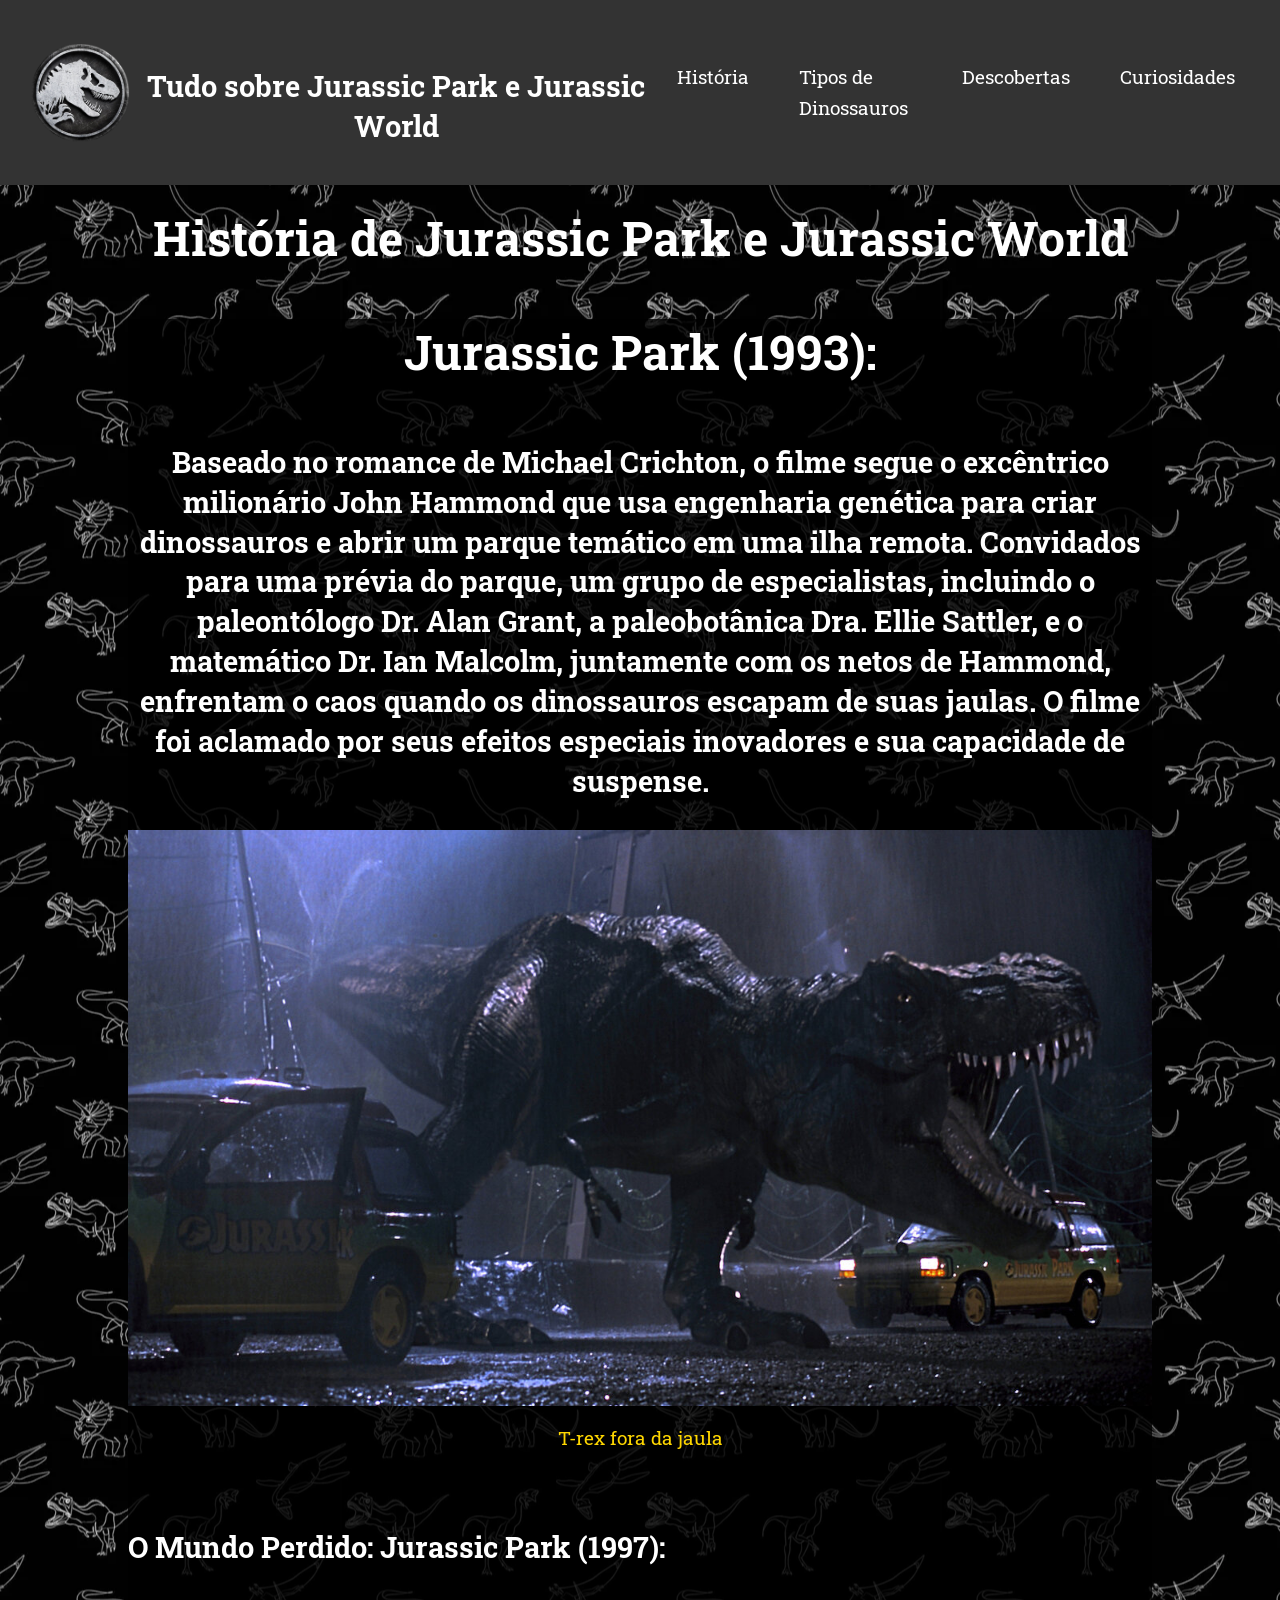
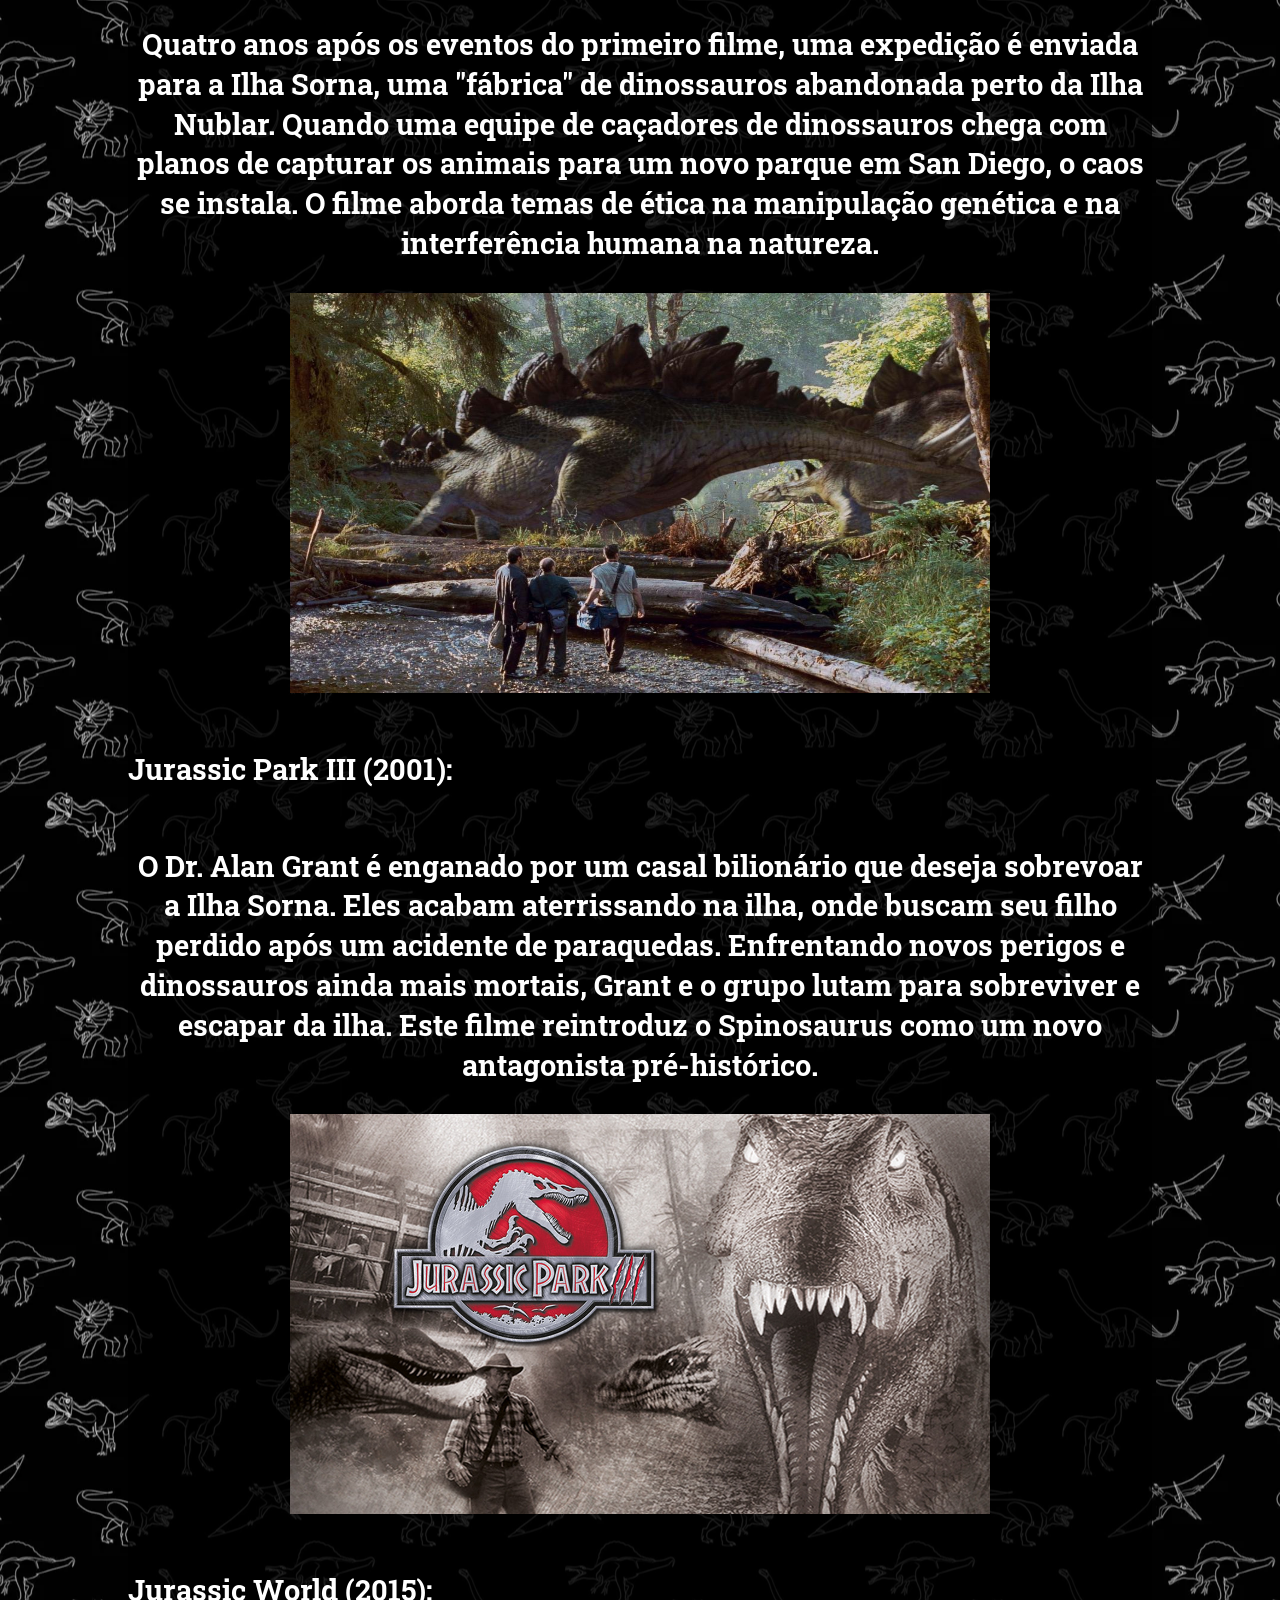
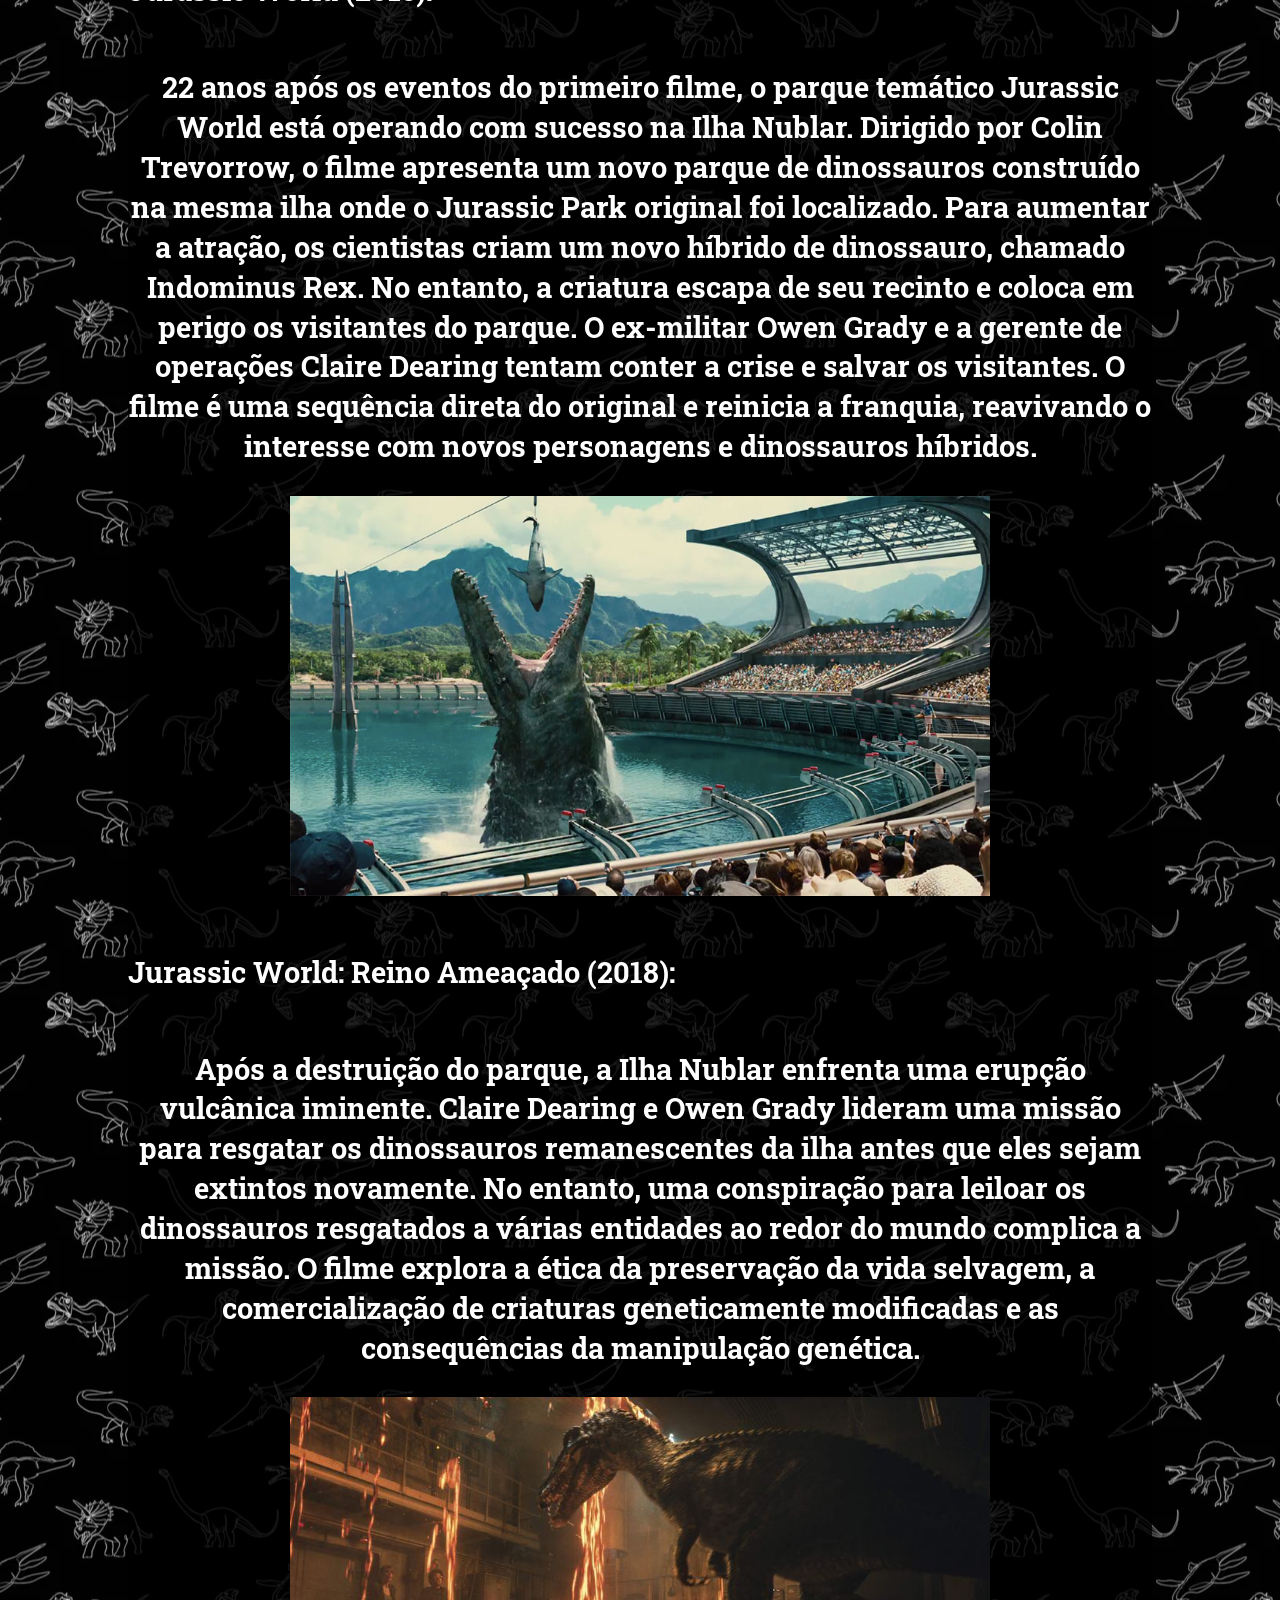
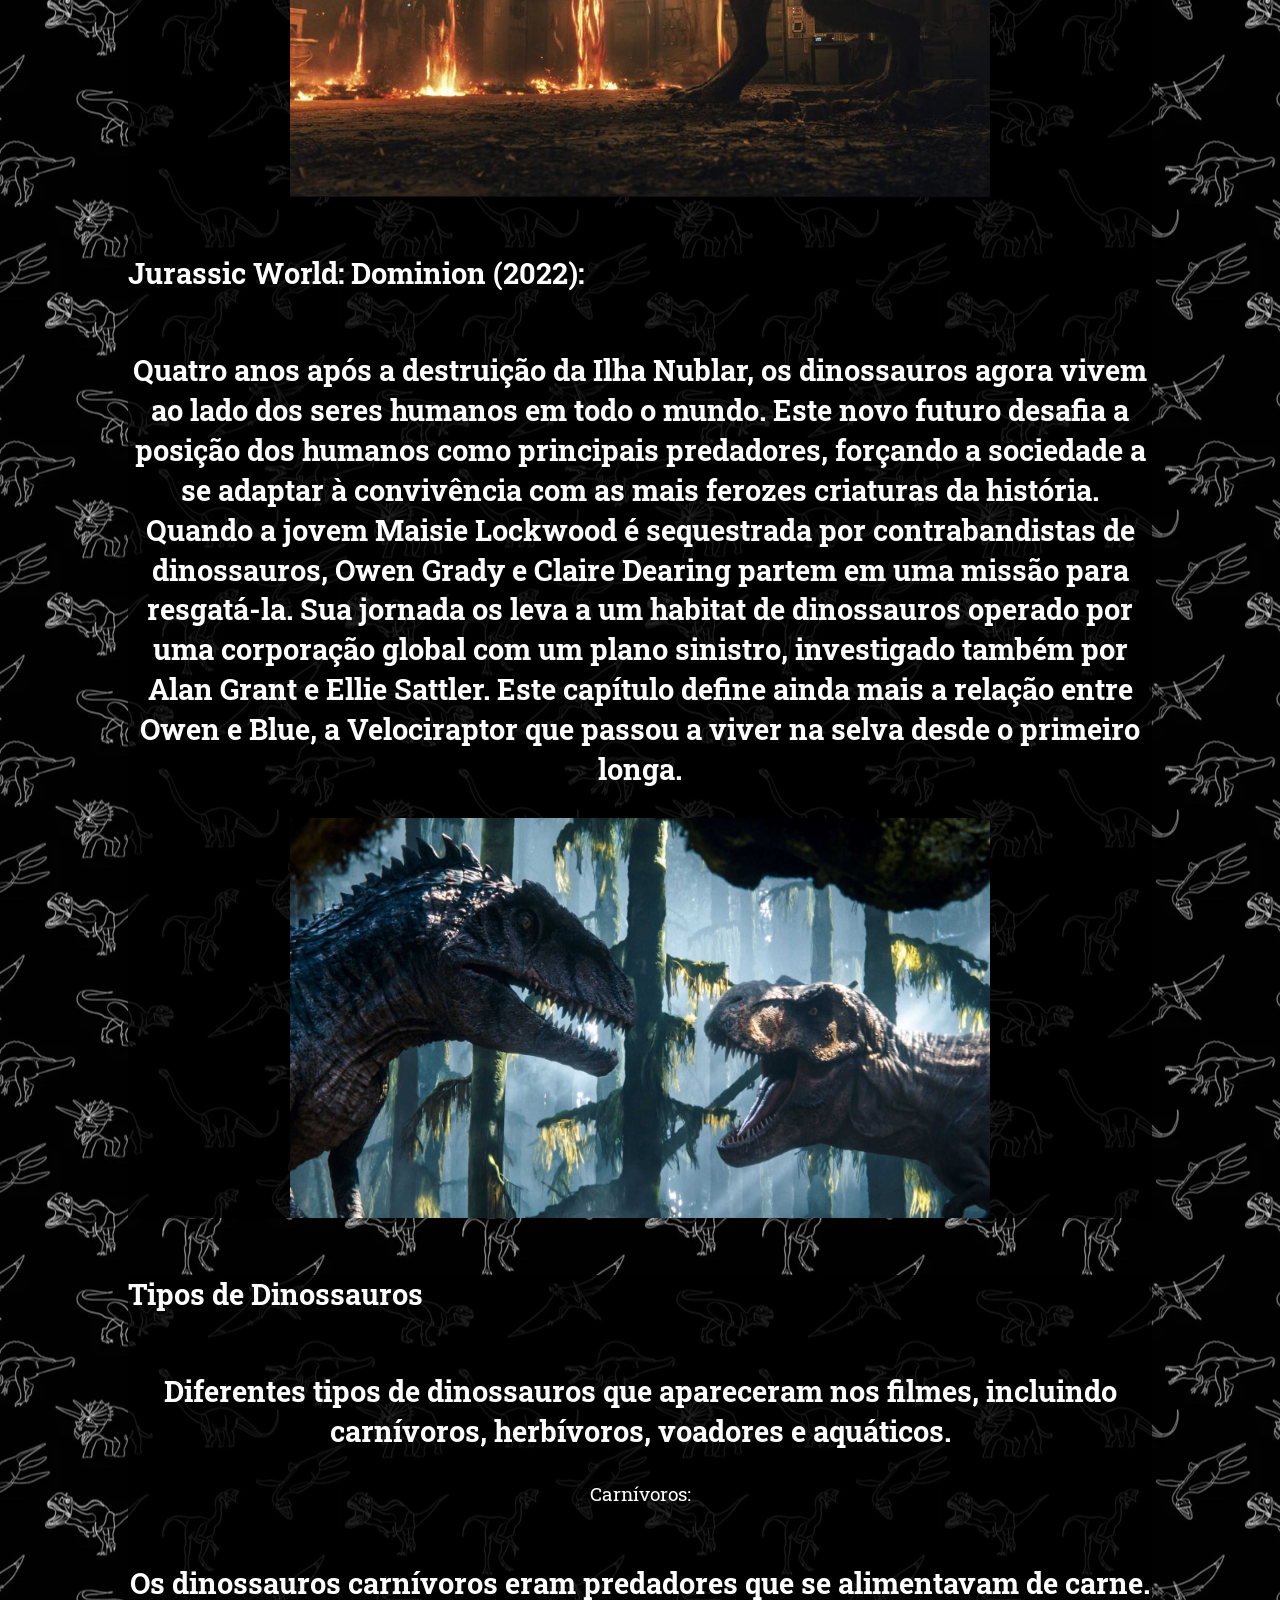
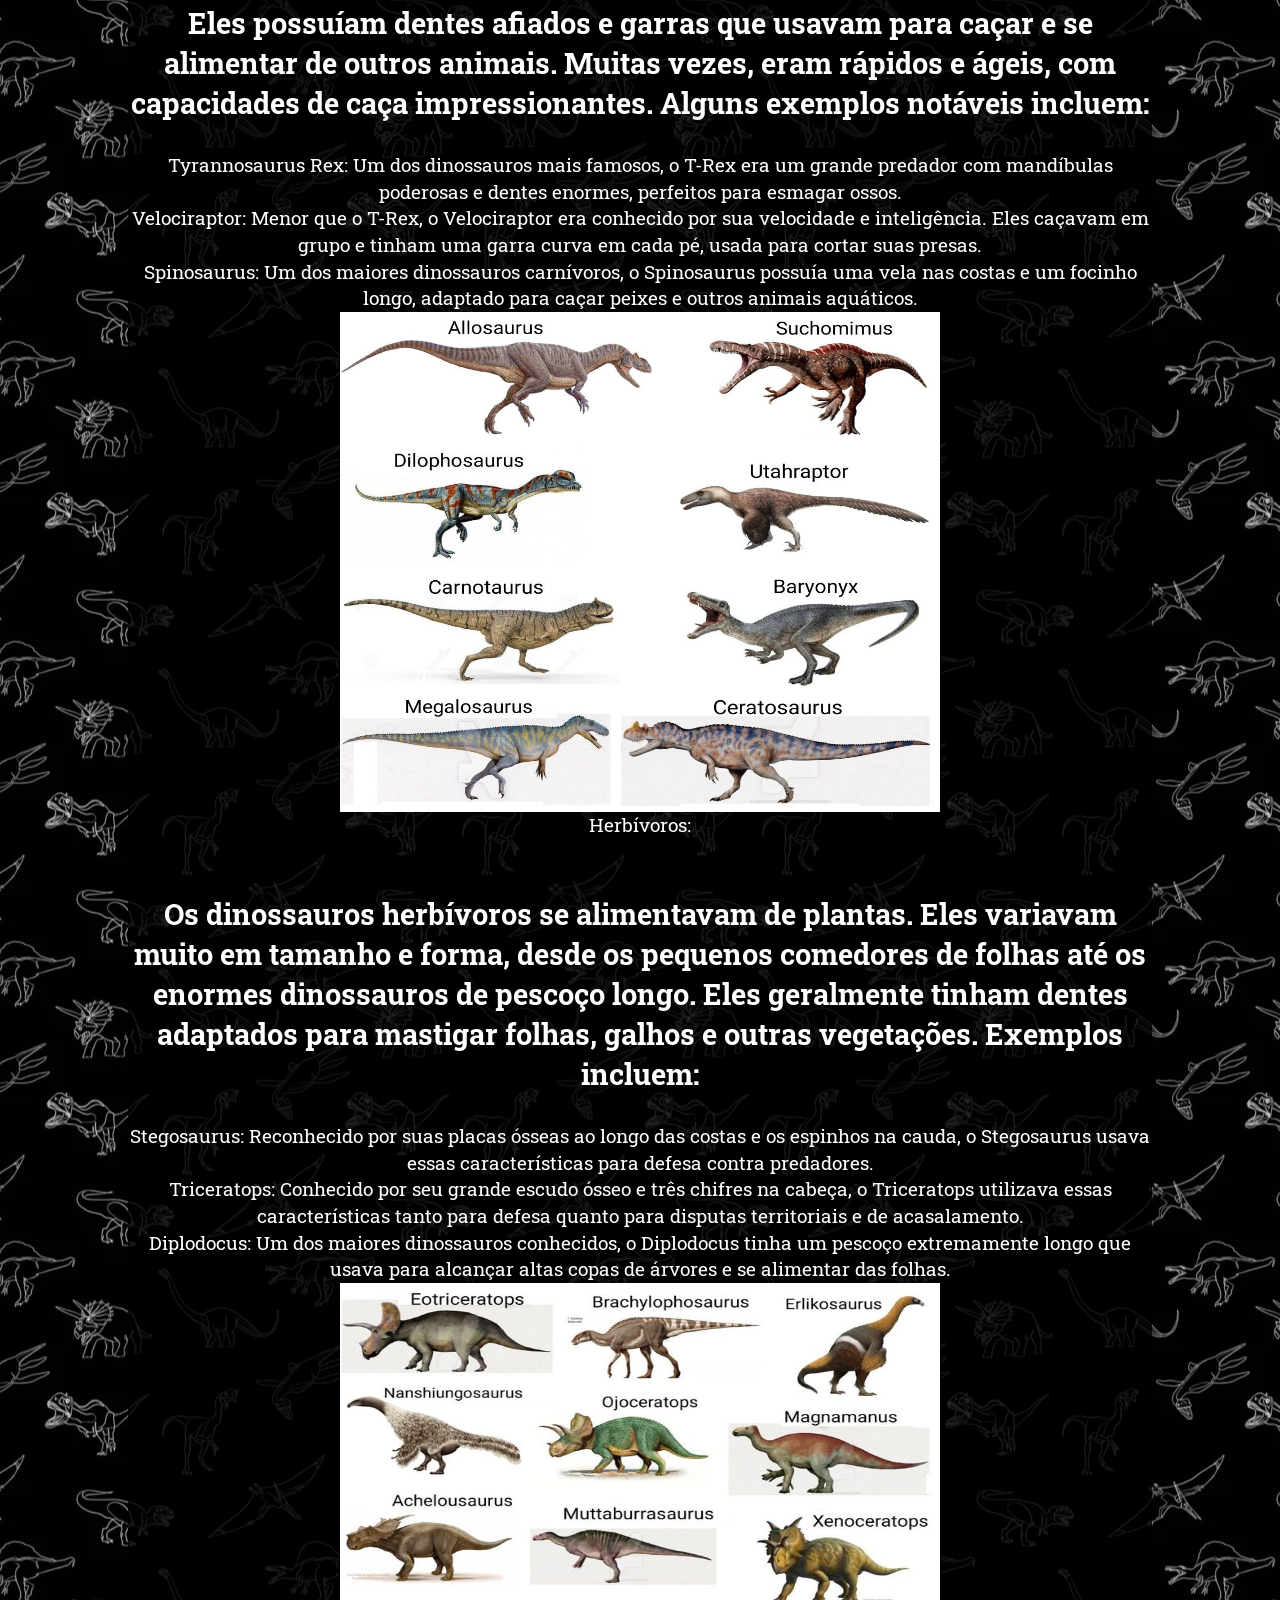
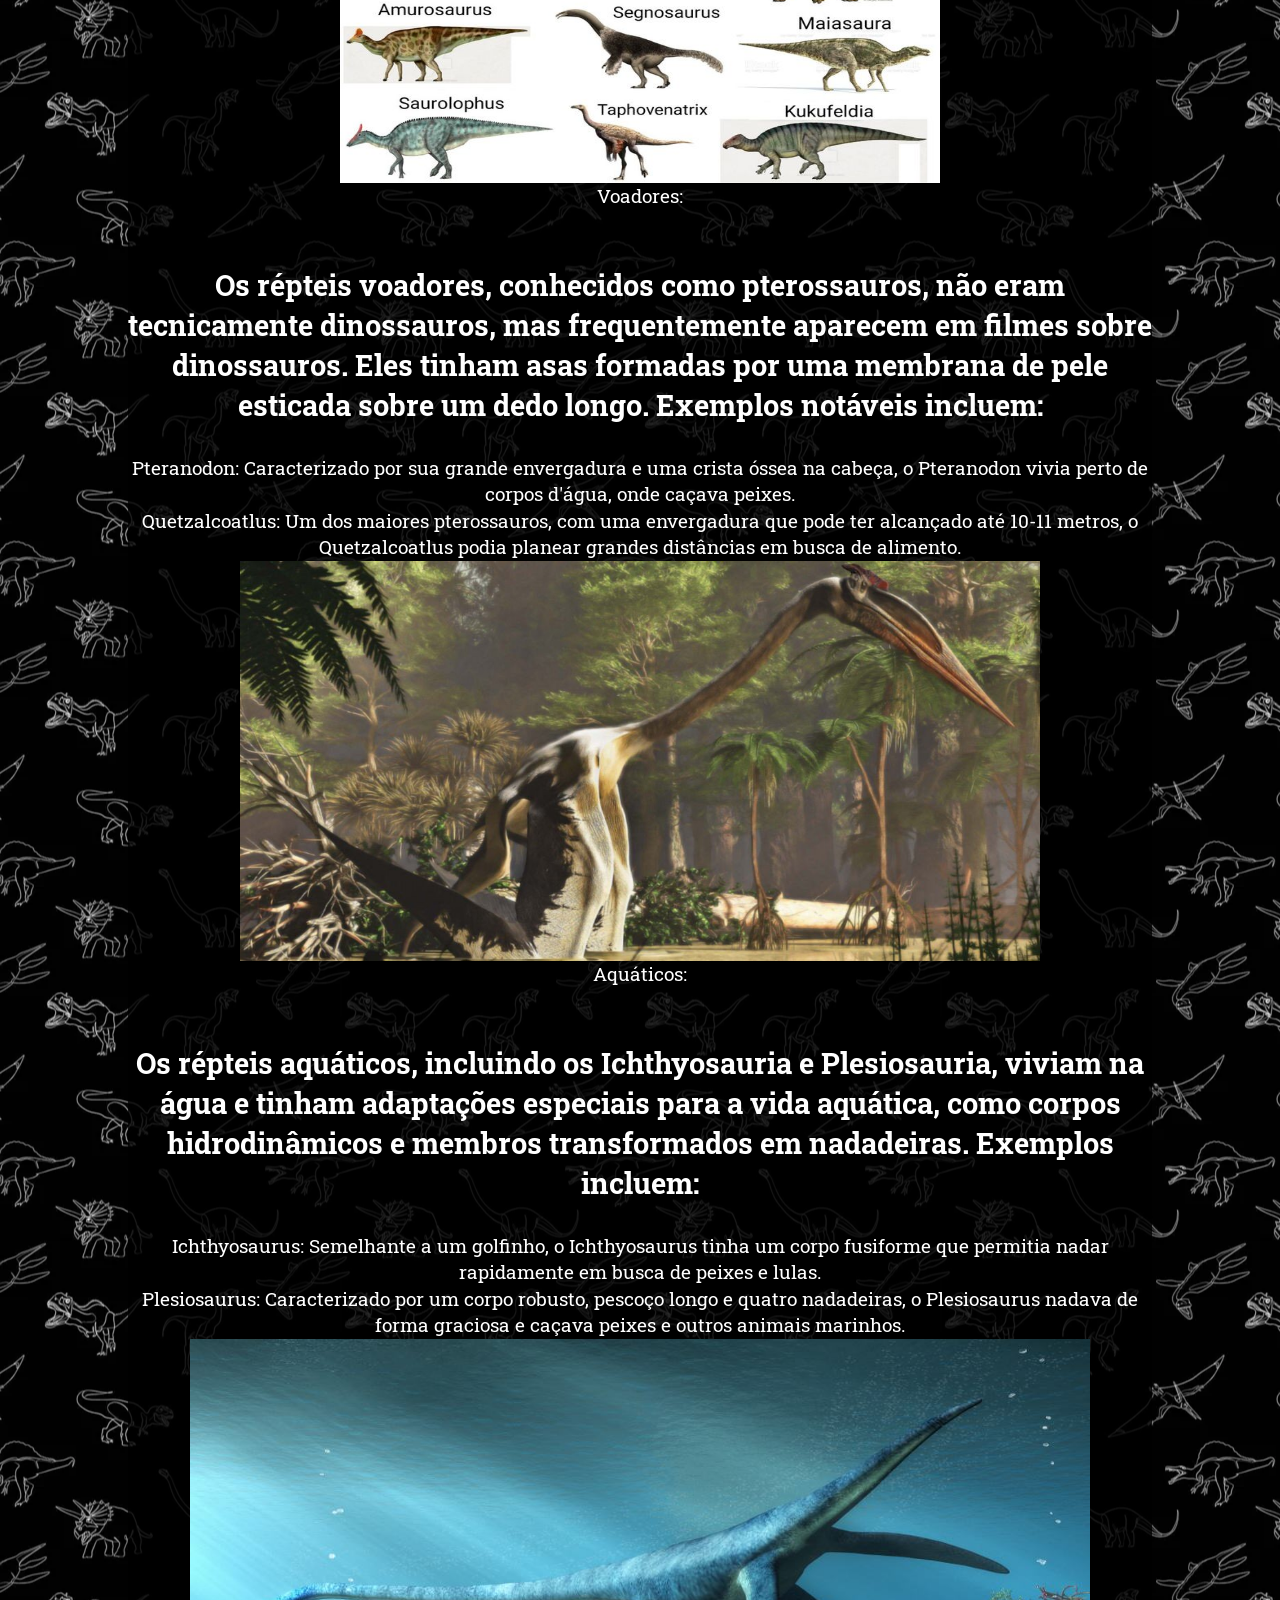
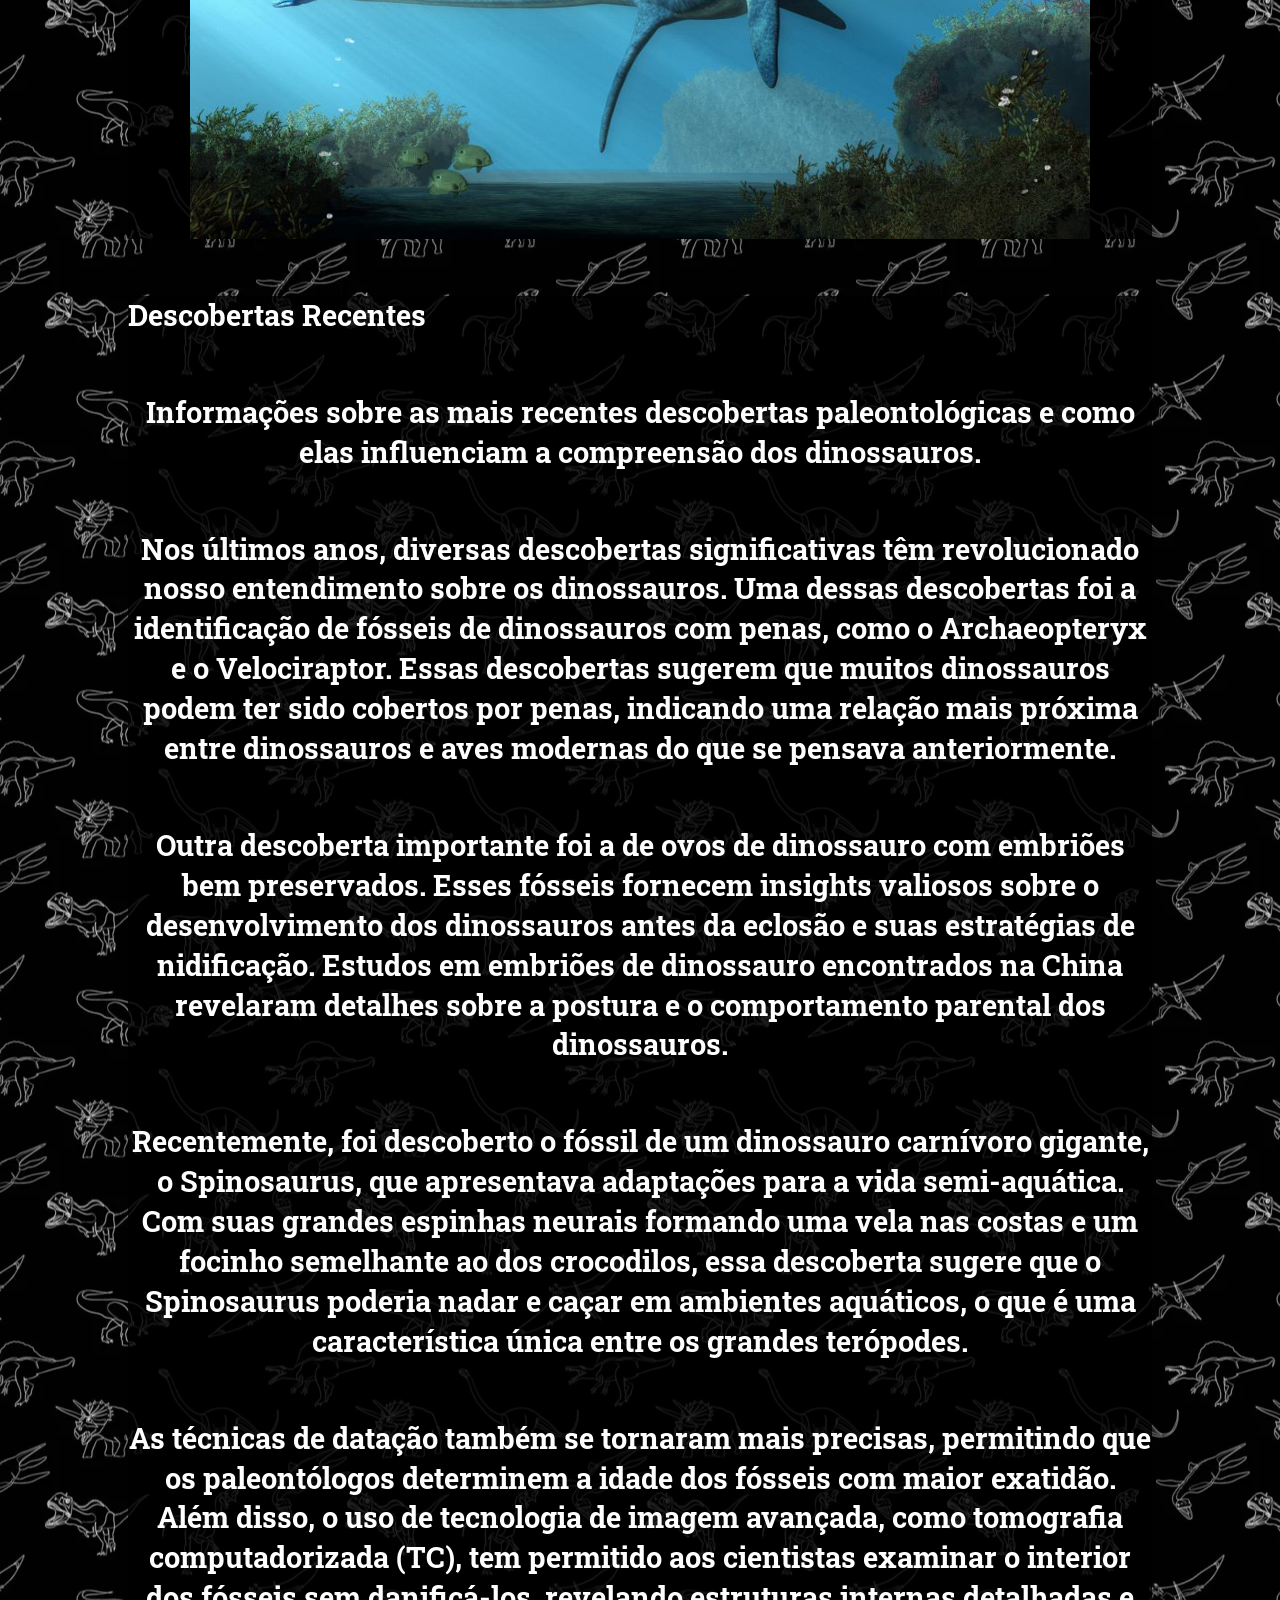
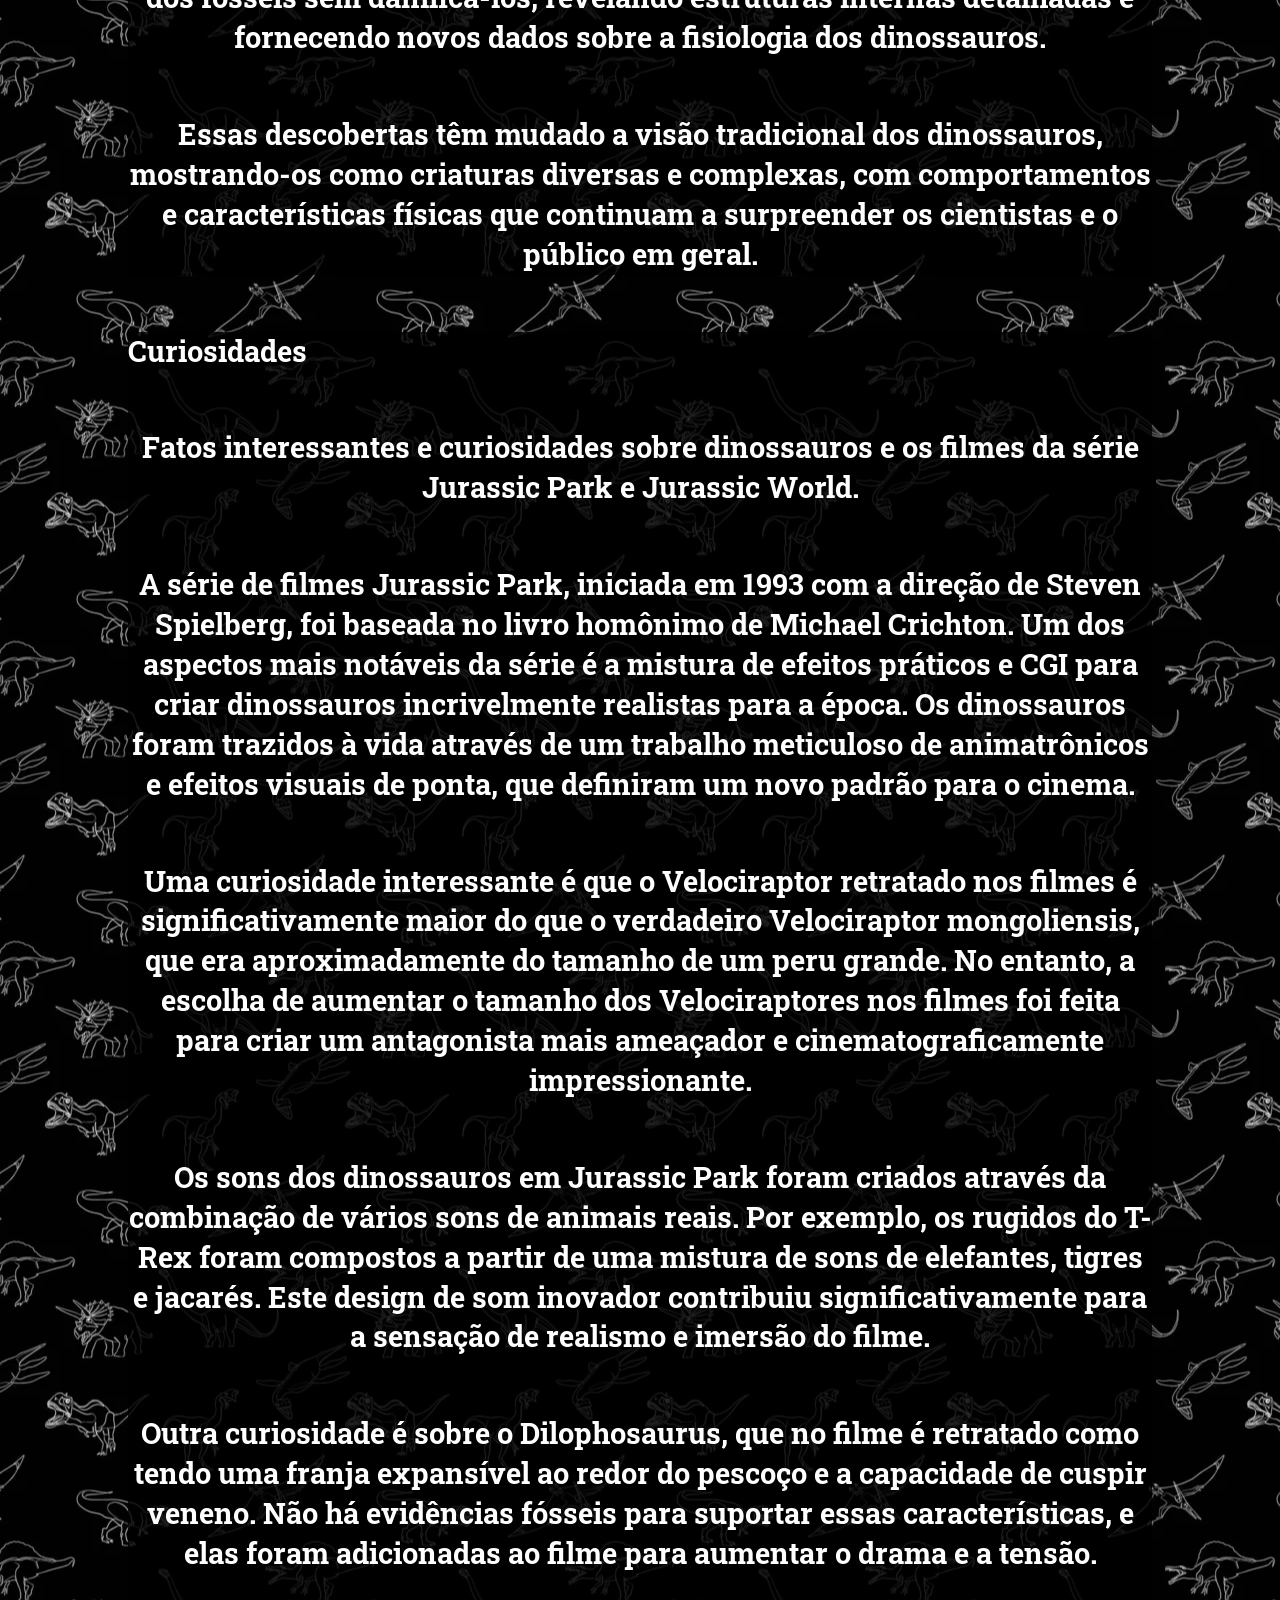
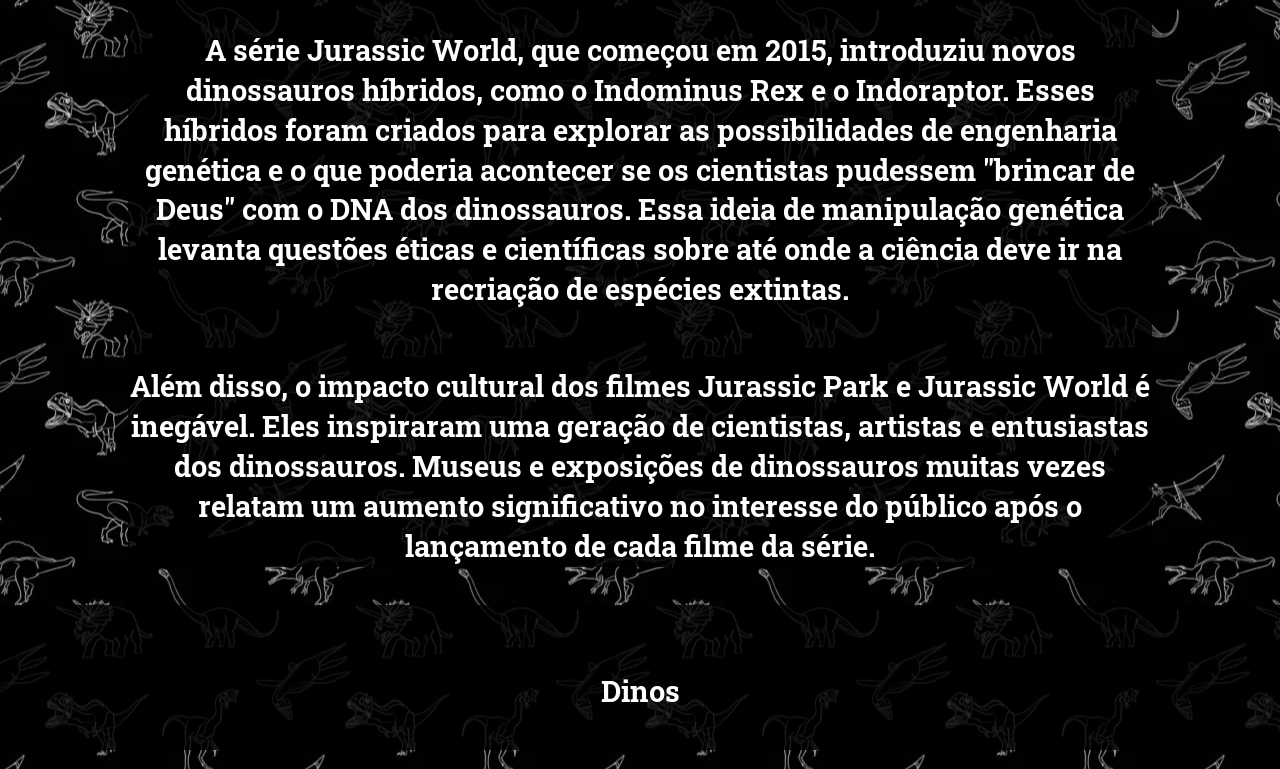
==== commit a2648c4f: "Configurado o menu" ====
--- a/index.html
+++ b/index.html
@@ -21,10 +21,10 @@
         </div>
         <nav id="menu">
             <ul>
-                <li><a href="historia">História</a></li>
-                <li><a href="Tipos de Dinossauros">Tipos de Dinossauros</a></li>
-                <li><a href="descobertas">Descobertas</a></li>
-                <li><a href="curiosidades">Curiosidades</a></li>
+                <li><a href="#" onclick="document.getElementById('menu-toggle').click()">História</a></li>
+                <li><a href="#" onclick="document.getElementById('menu-toggle').click()">Tipos de Dinossauros</a></li>
+                <li><a href="#" onclick="document.getElementById('menu-toggle').click()">Descobertas</a></li>
+                <li><a href="#" onclick="document.getElementById('menu-toggle').click()">Curiosidades</a></li>
             </ul>
         </nav>
     </header>
--- a/css/estilo.css
+++ b/css/estilo.css
@@ -7,45 +7,47 @@
   background-repeat: repeat; 
   color: white;
   font-family: "Roboto Slab", serif;
-  font-size: 18px;
+  font-size: 19px;
 }
 .cabecalho {
-background: #333;
-color: #fff;
-padding: 10px 0;
-font-size: 2.5em;
+  display: flex;
+  align-items: center;
+  justify-content: space-between;
+  background: #333;
+  padding: 10px 20px;
+  position: ;
+  top: 0;
+  width: 100%;
+  z-index: 1000;
+  box-sizing: border-box;
 }
-.cabecalho .logo img {
+.logo img {
 width: 120px;
 height: 120px;
 }
-.cabecalho .logo {
+.logo {
 display: flex;
 align-items: center;
 justify-content: center;
 }
-.cabecalho .logo p {
-margin: 0 10px;
+nav ul {
+  list-style: none;
+  margin: 0;
+  padding: 0;
+  display: flex;
 }
-nav ul {
-display: flex;
-justify-content: center;
-list-style: none;
-padding: 0;
-line-height: 1.4em;
+nav ul li {
+  margin: 0 10px;
 }
-nav {
-  margin: 0 15px;
-  line-height: 1.4em;
+nav ul li a {
+  color: white;
+  text-decoration: none;
+  padding: 10px 15px;
+  display: block;
 }
-nav a {
-color: #fff;
-text-decoration: none;
-font-size: 16px;
-line-height: 1.4em;
-}
-nav {
-text-decoration: underline;
+nav ul li a:hover {
+  background-color: #555;
+  border-radius: 5px;
 }
 .titulo {
 text-align: center;
@@ -118,3 +120,51 @@
   text-align: center;
   color: gold;
 }
+.menu-icon {
+  display: none;
+  font-size: 30px;
+  color: white;
+  cursor: pointer;
+}
+
+#menu-toggle {
+  display: none;
+}
+@media (max-width: 768px) {
+  .menu-icon {
+      display: block;
+      padding-right: 10px;
+  }
+
+nav ul {
+      display: none;
+      flex-direction: column;
+      width: 100%;
+      background-color: #000;
+      position: absolute;
+      top: 60px;
+      left: 0;
+      z-index: 1000;
+      padding: 0;
+  }
+
+#menu-toggle:checked + .menu-icon + ul {
+      display: flex;
+  }
+
+nav ul li {
+      text-align: center;
+      margin: 0;
+  }
+
+nav ul li a {
+      padding: 15px 0;
+  }
+  
+nav ul li label {
+      width: 100%;
+      display: block;
+  }
+}
+
+
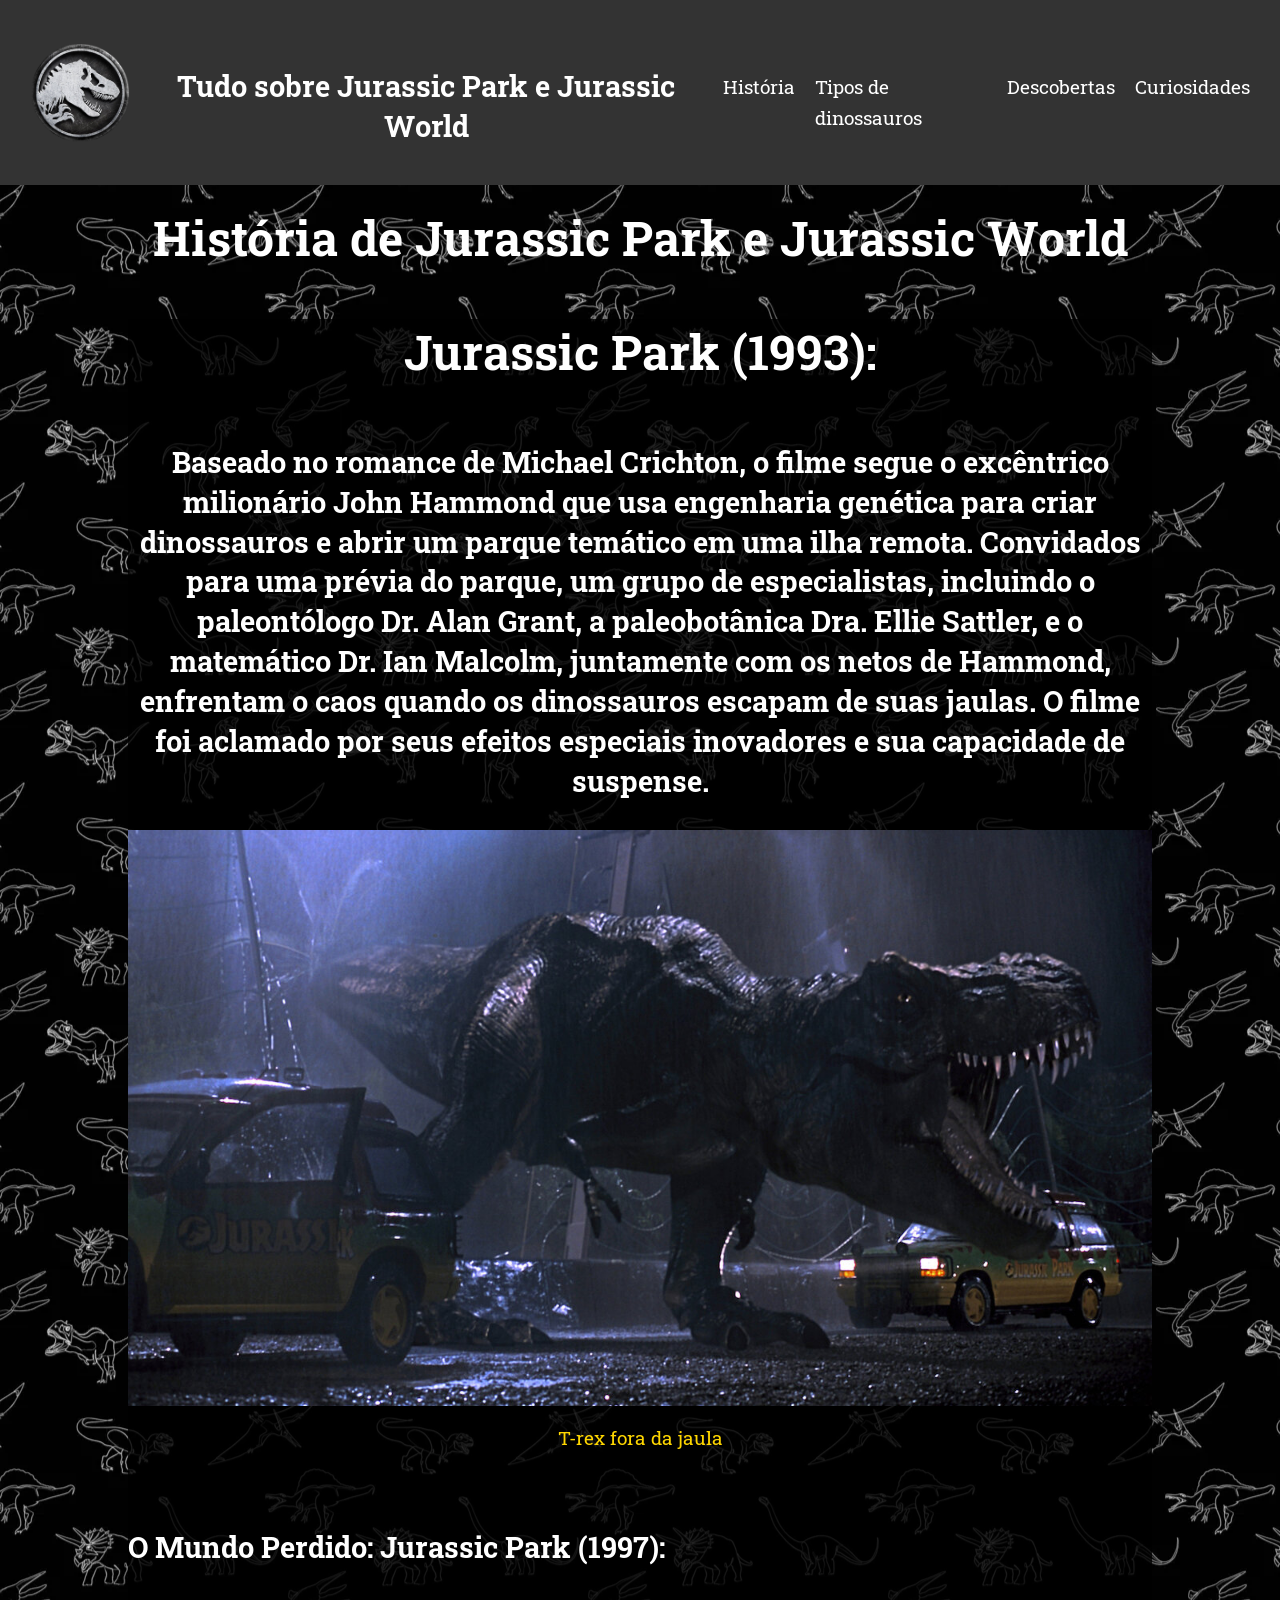
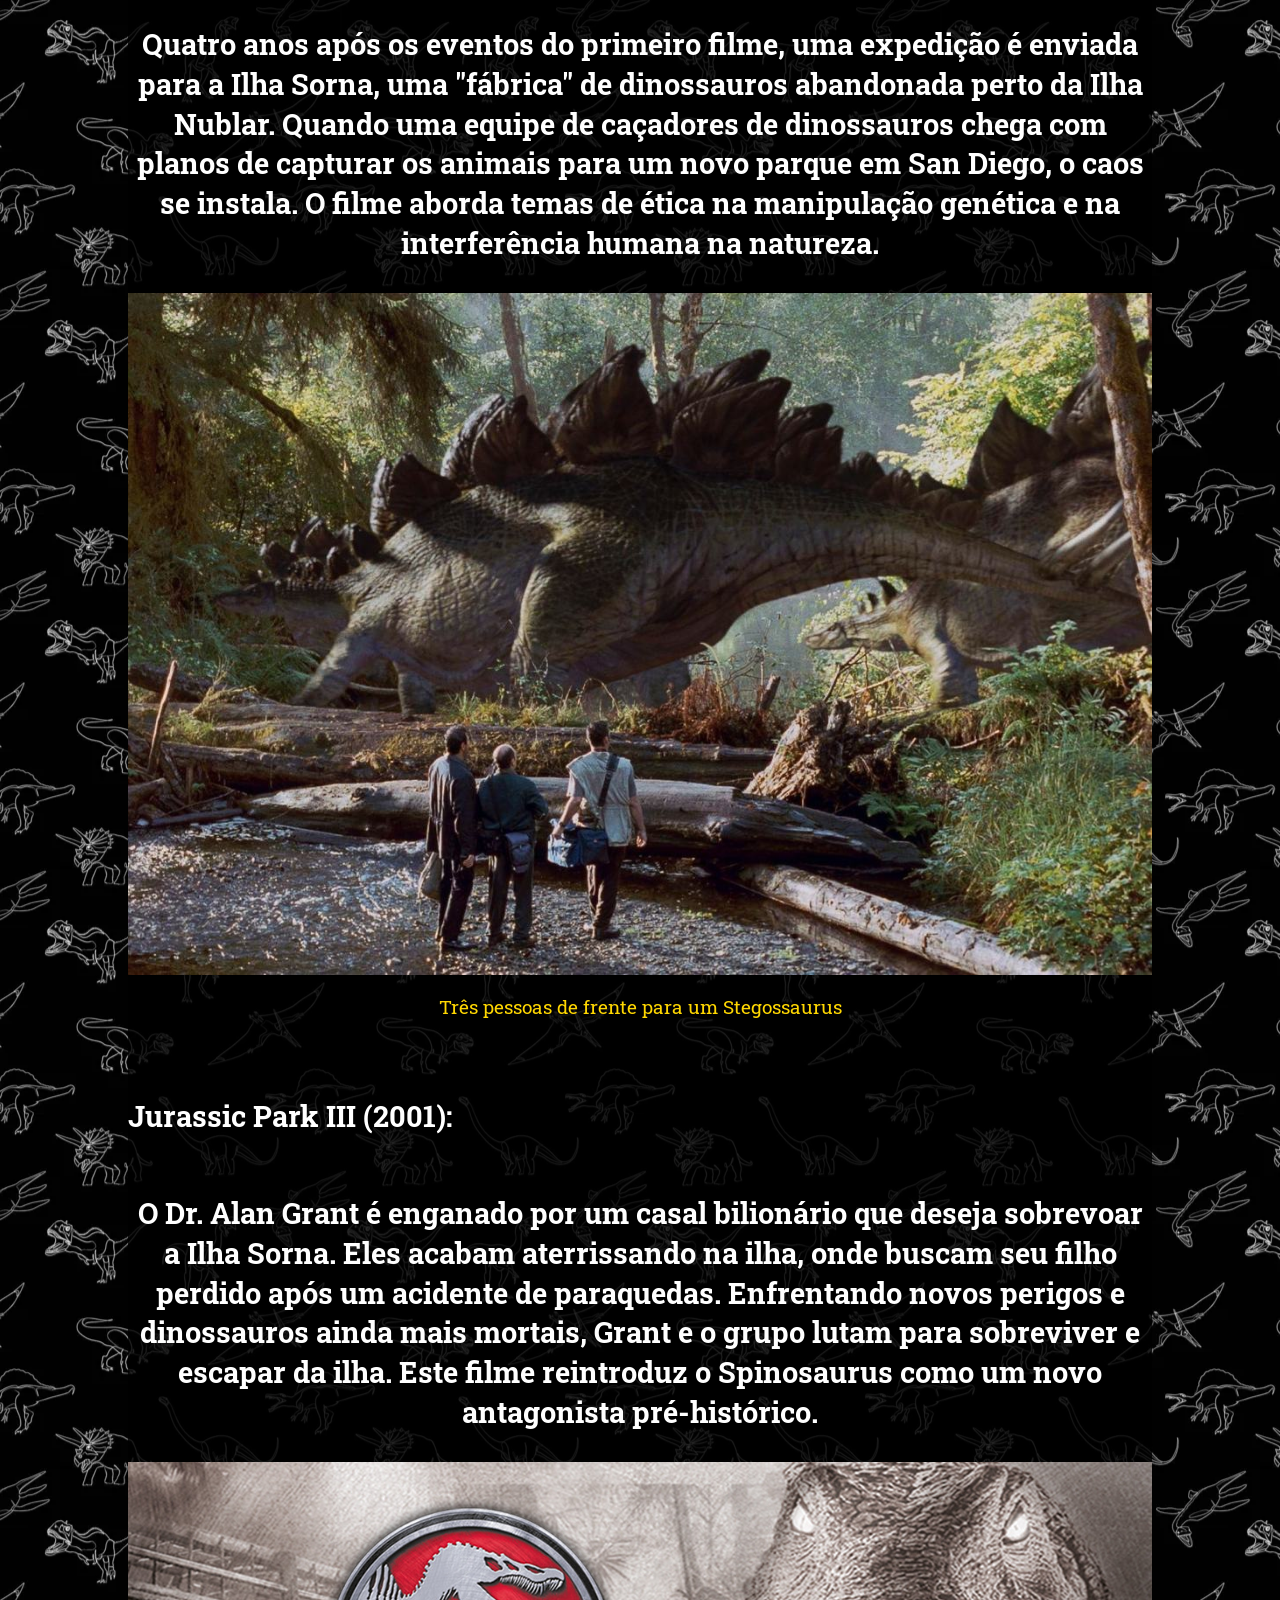
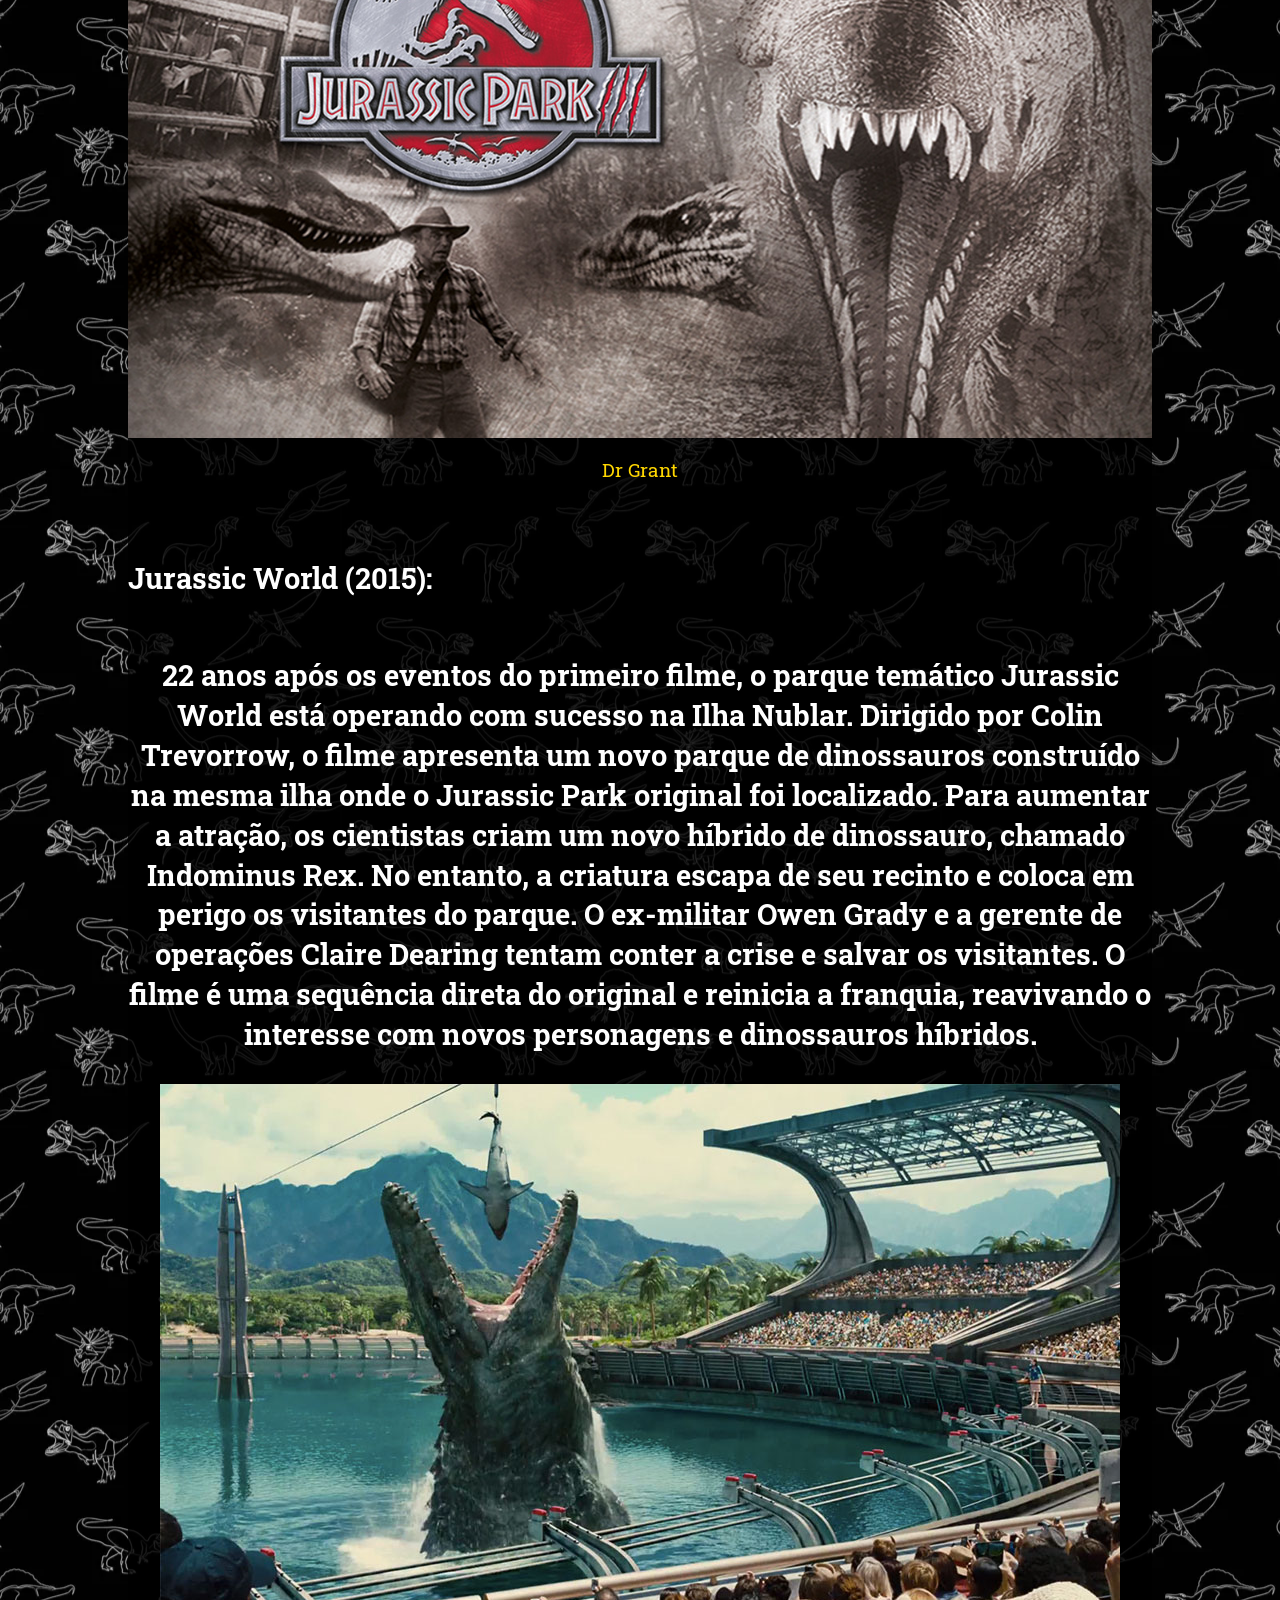
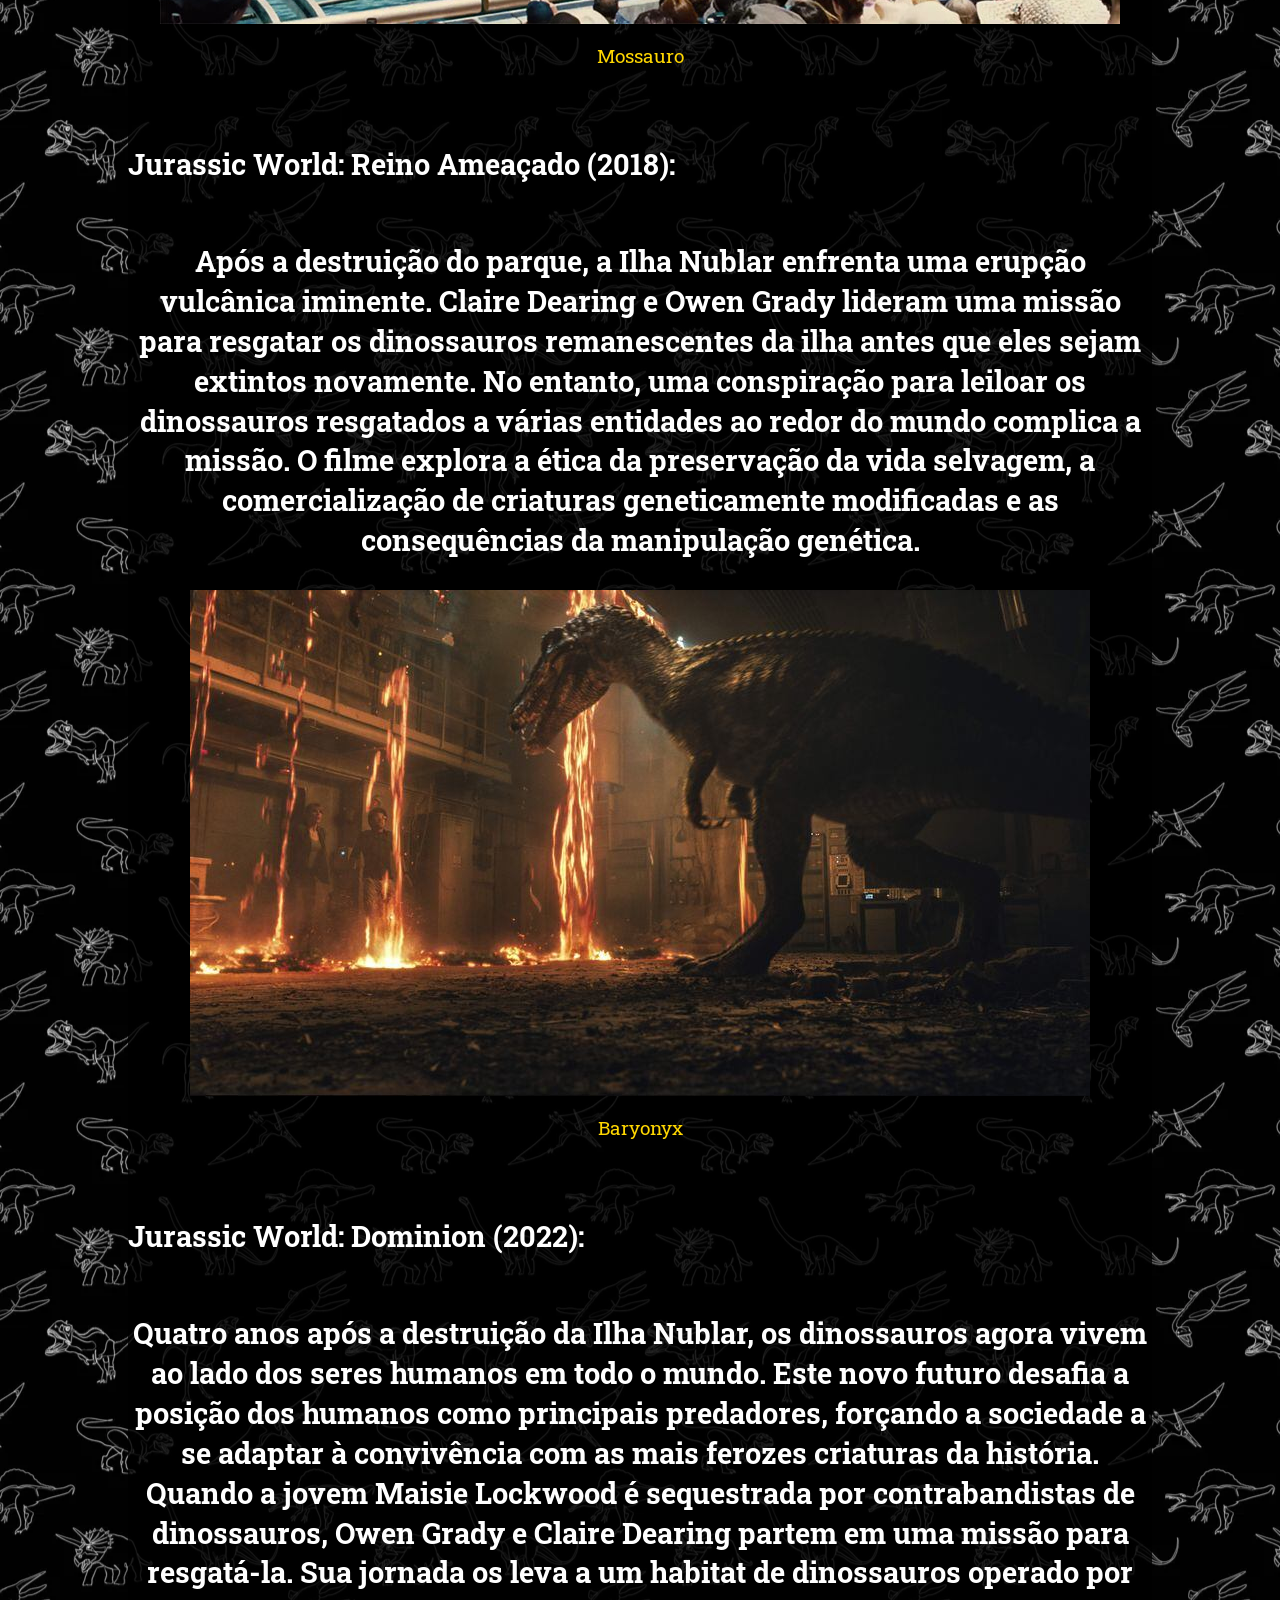
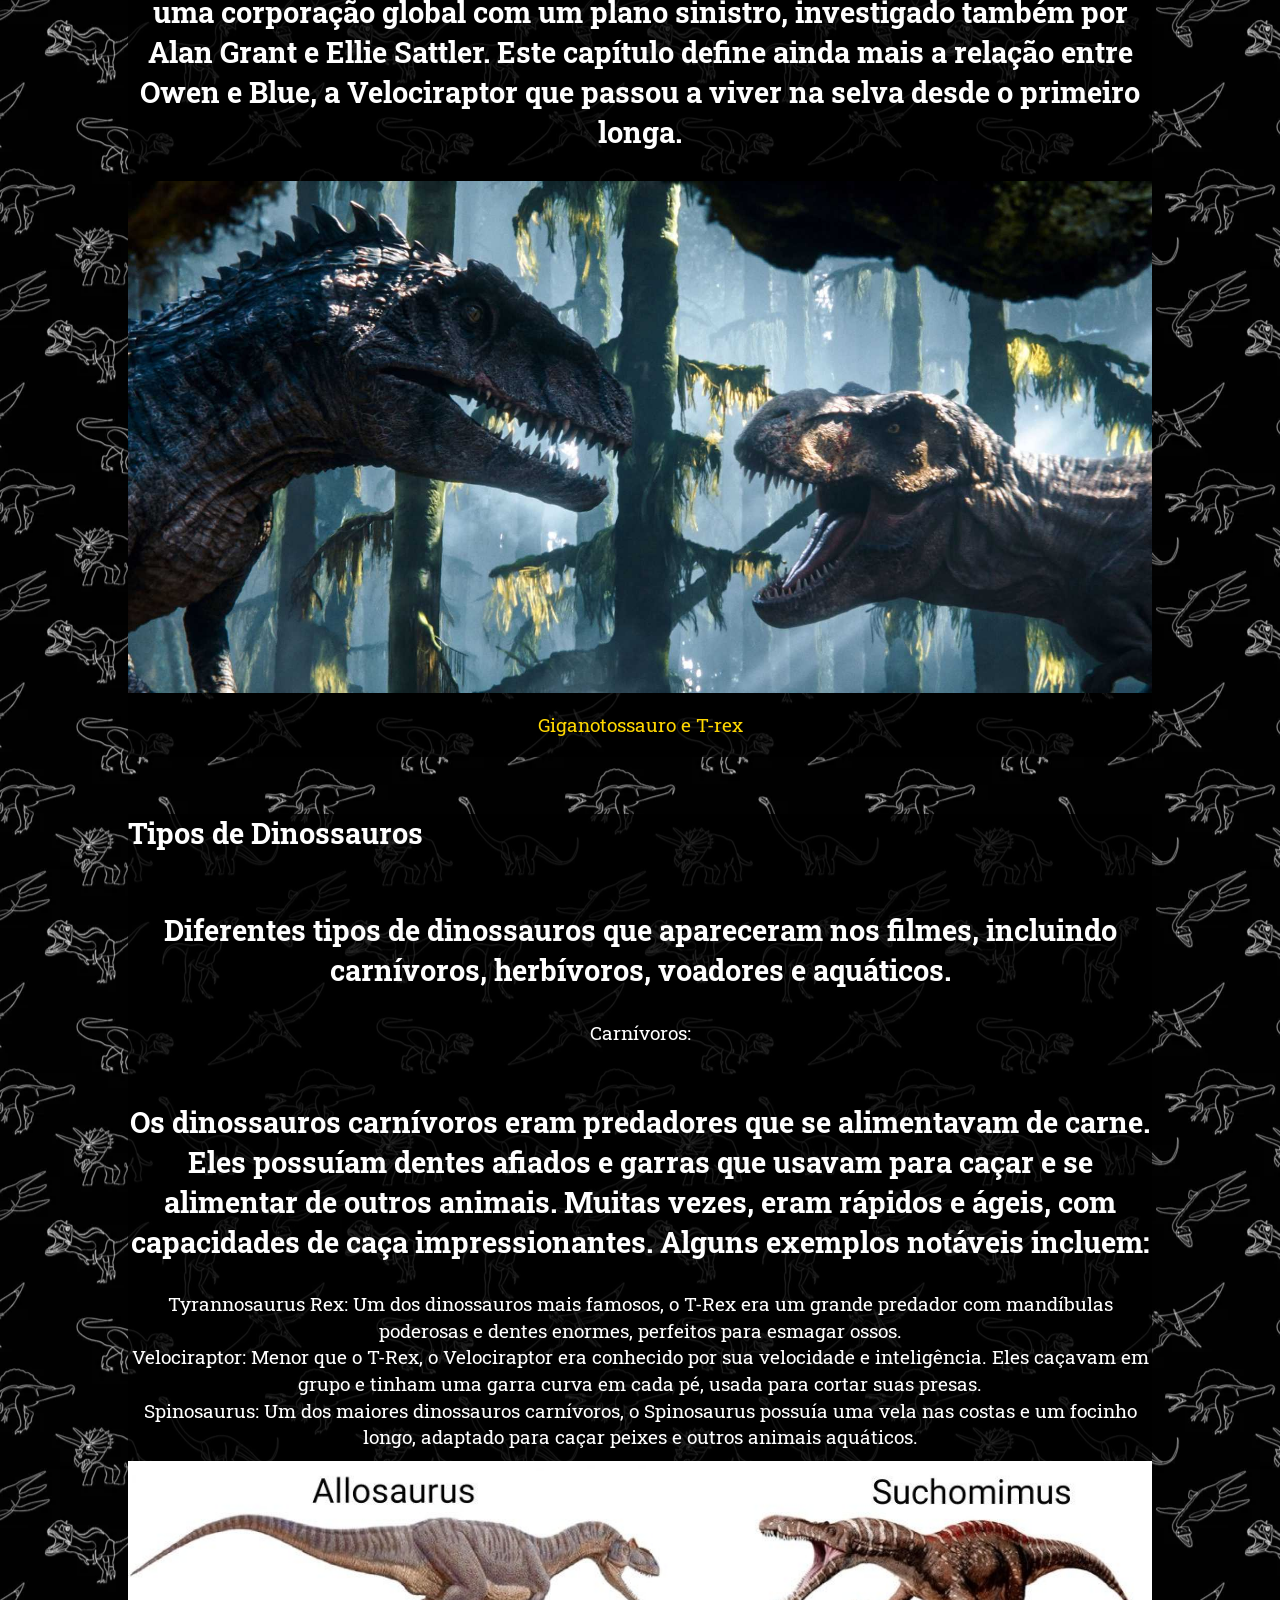
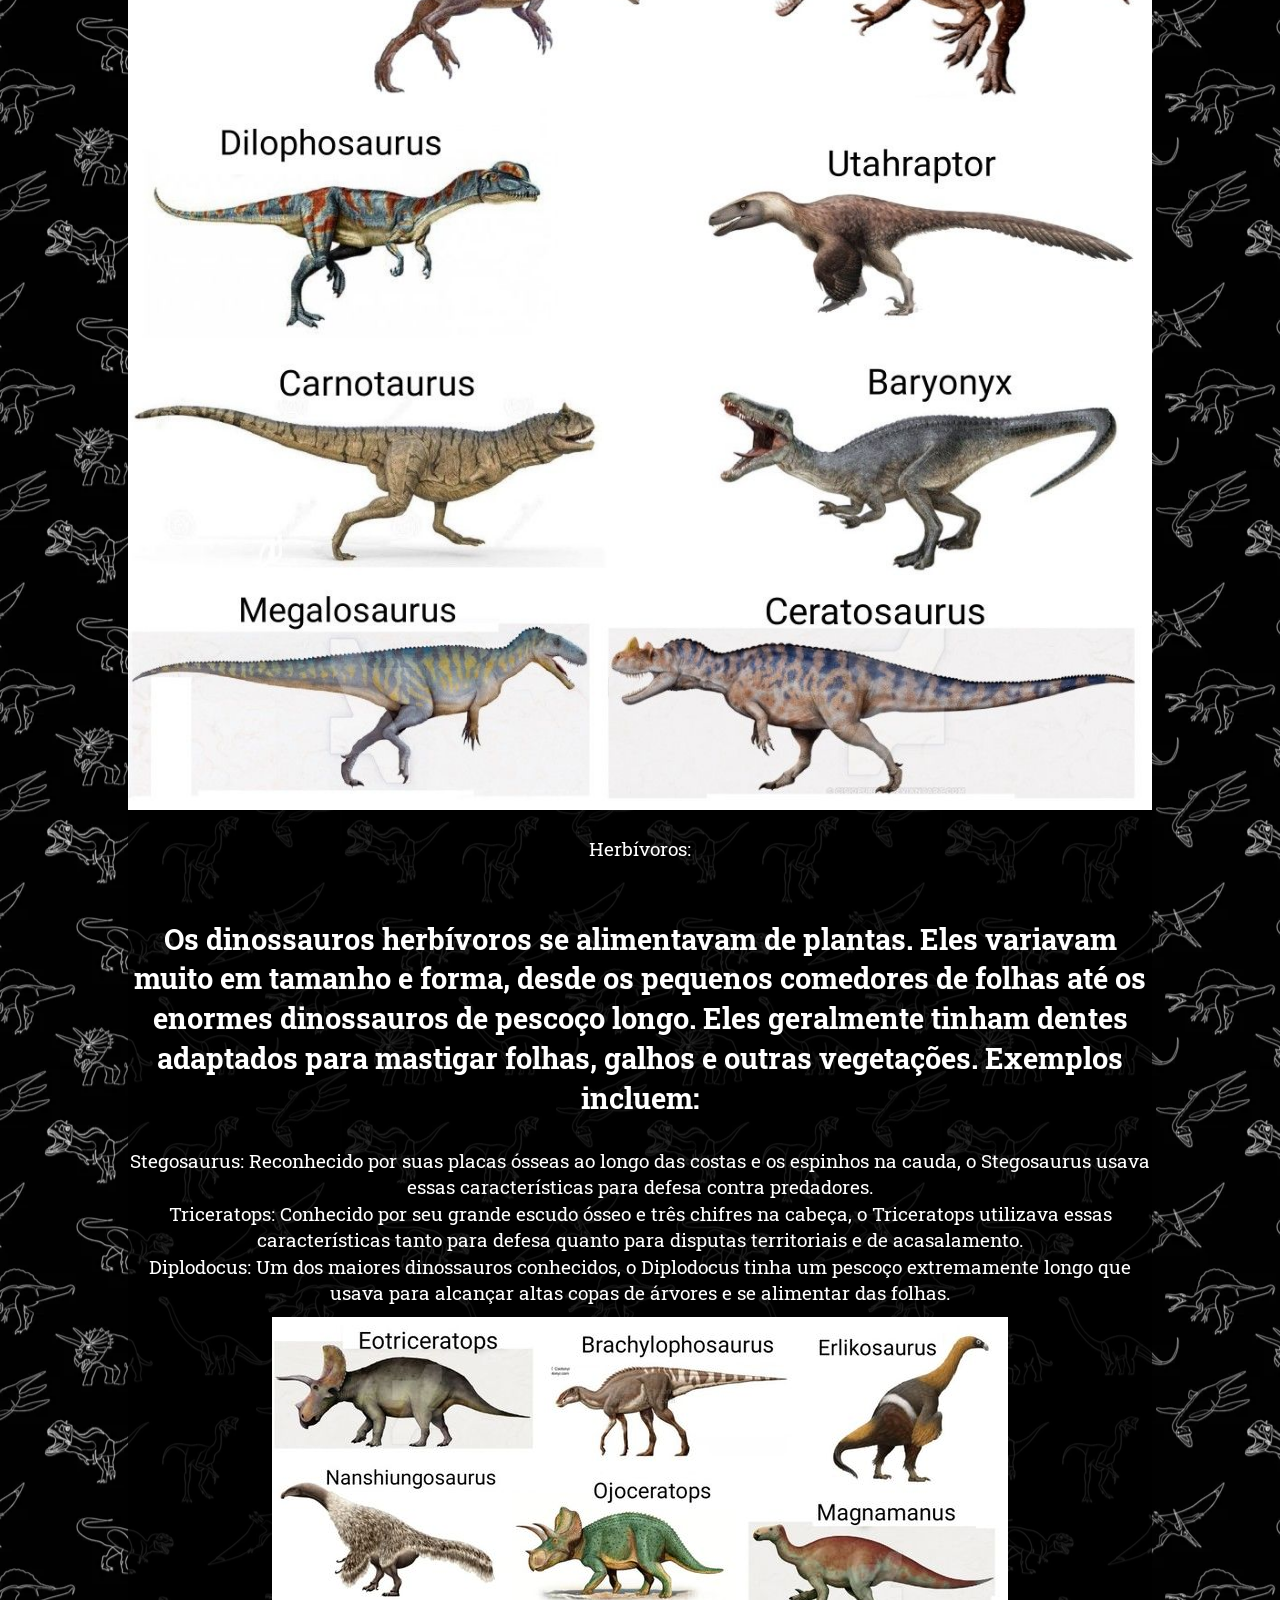
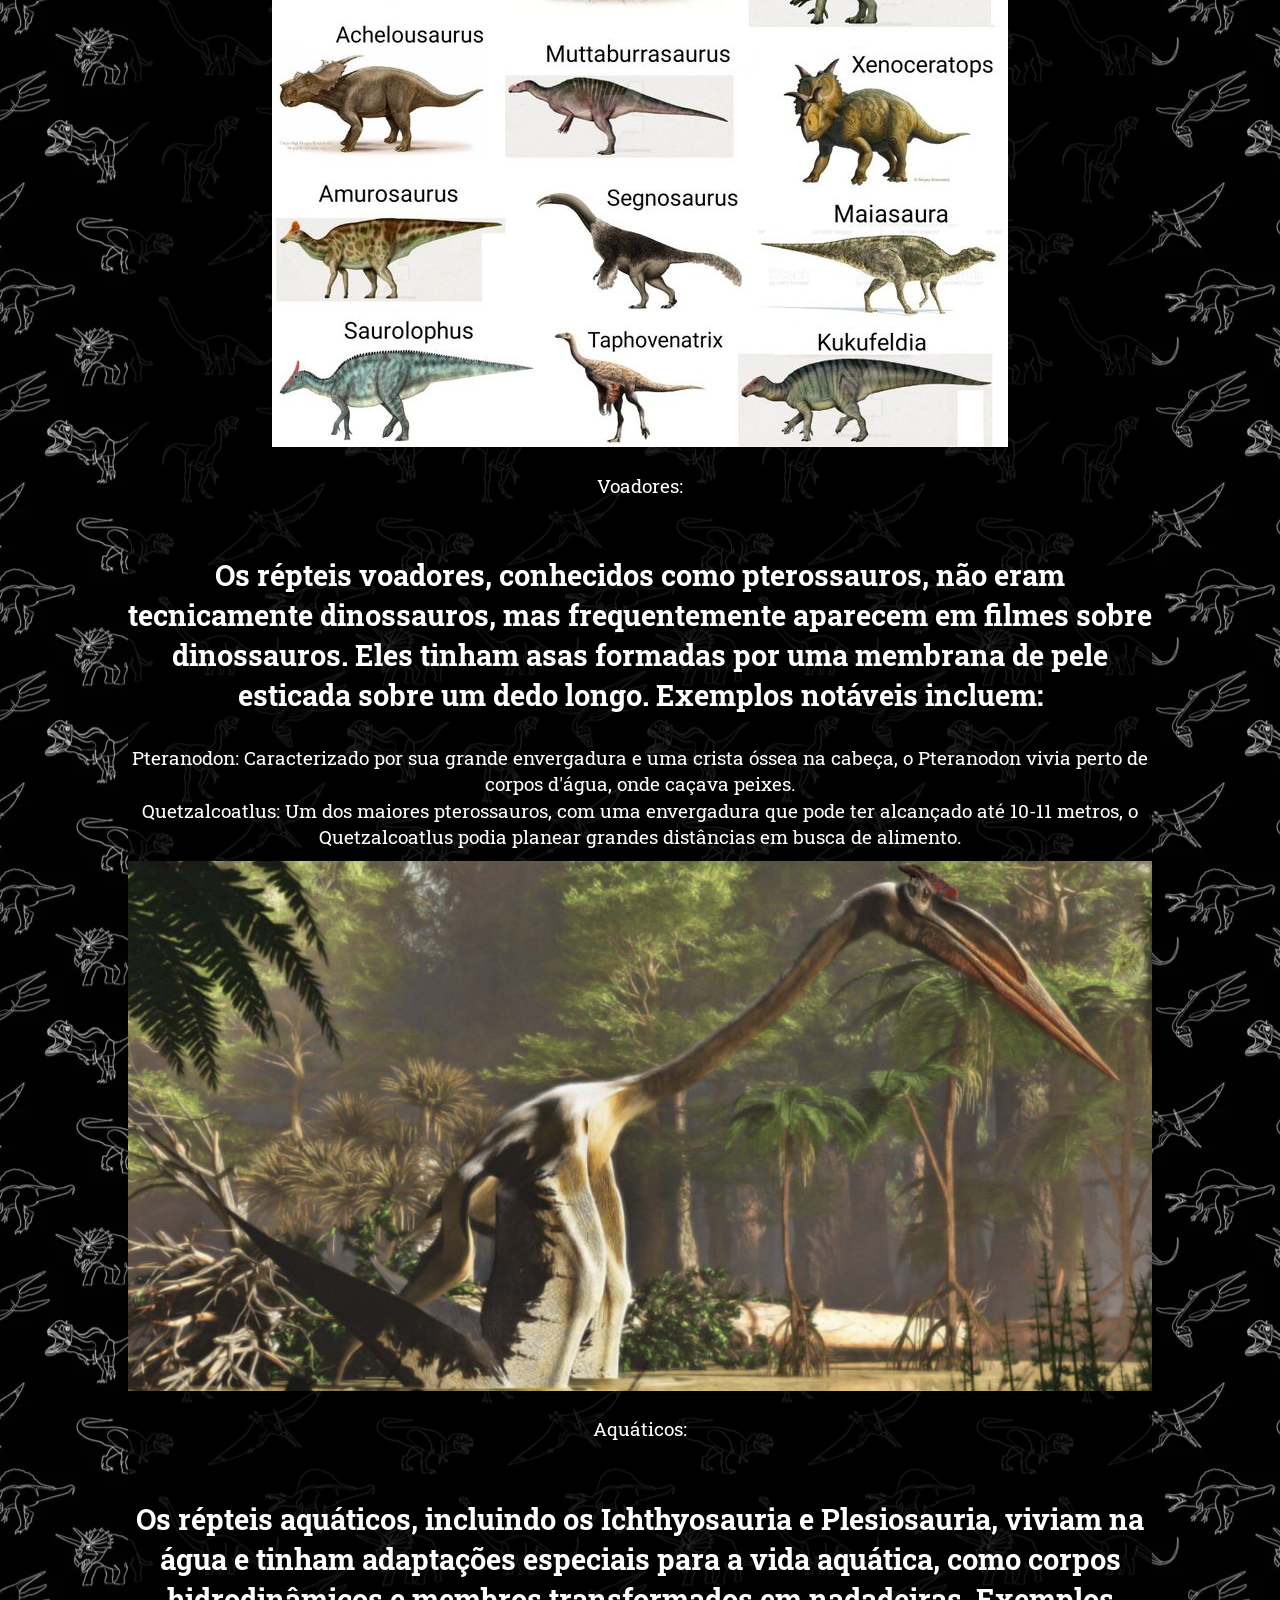
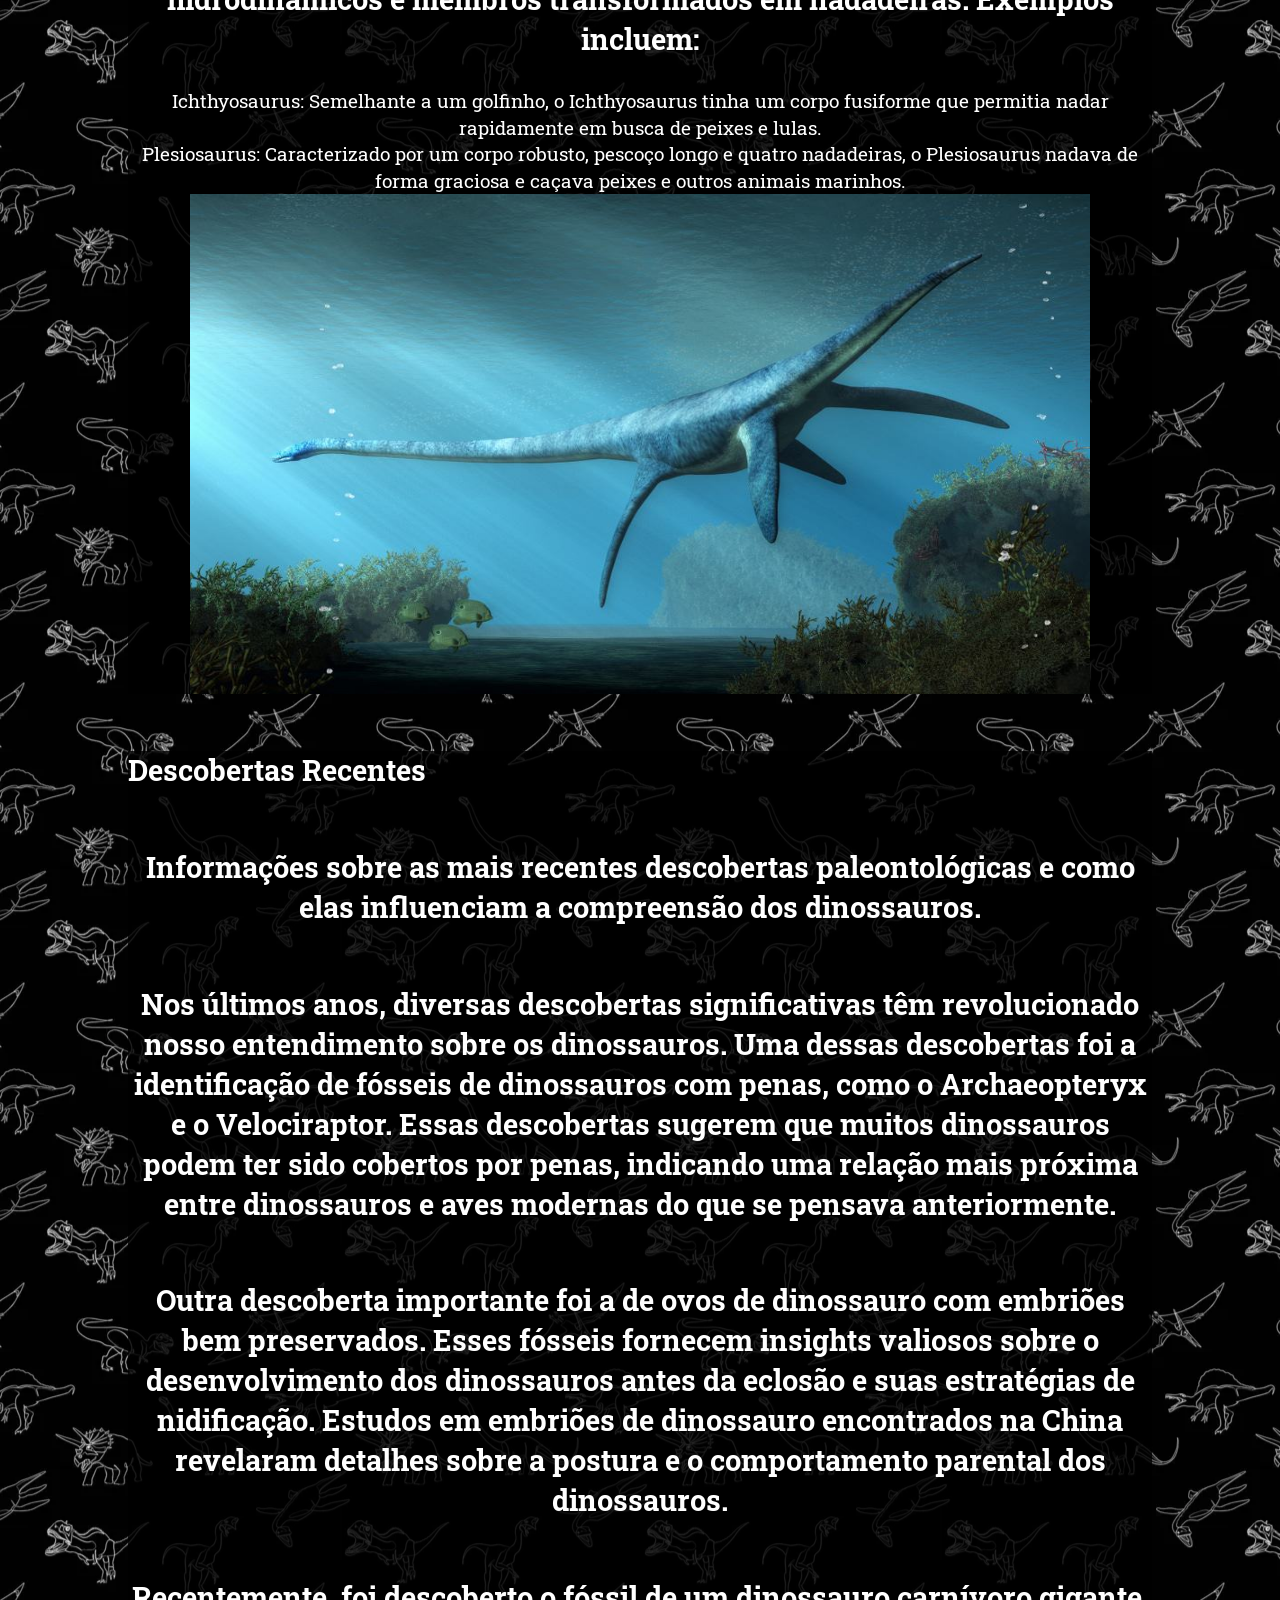
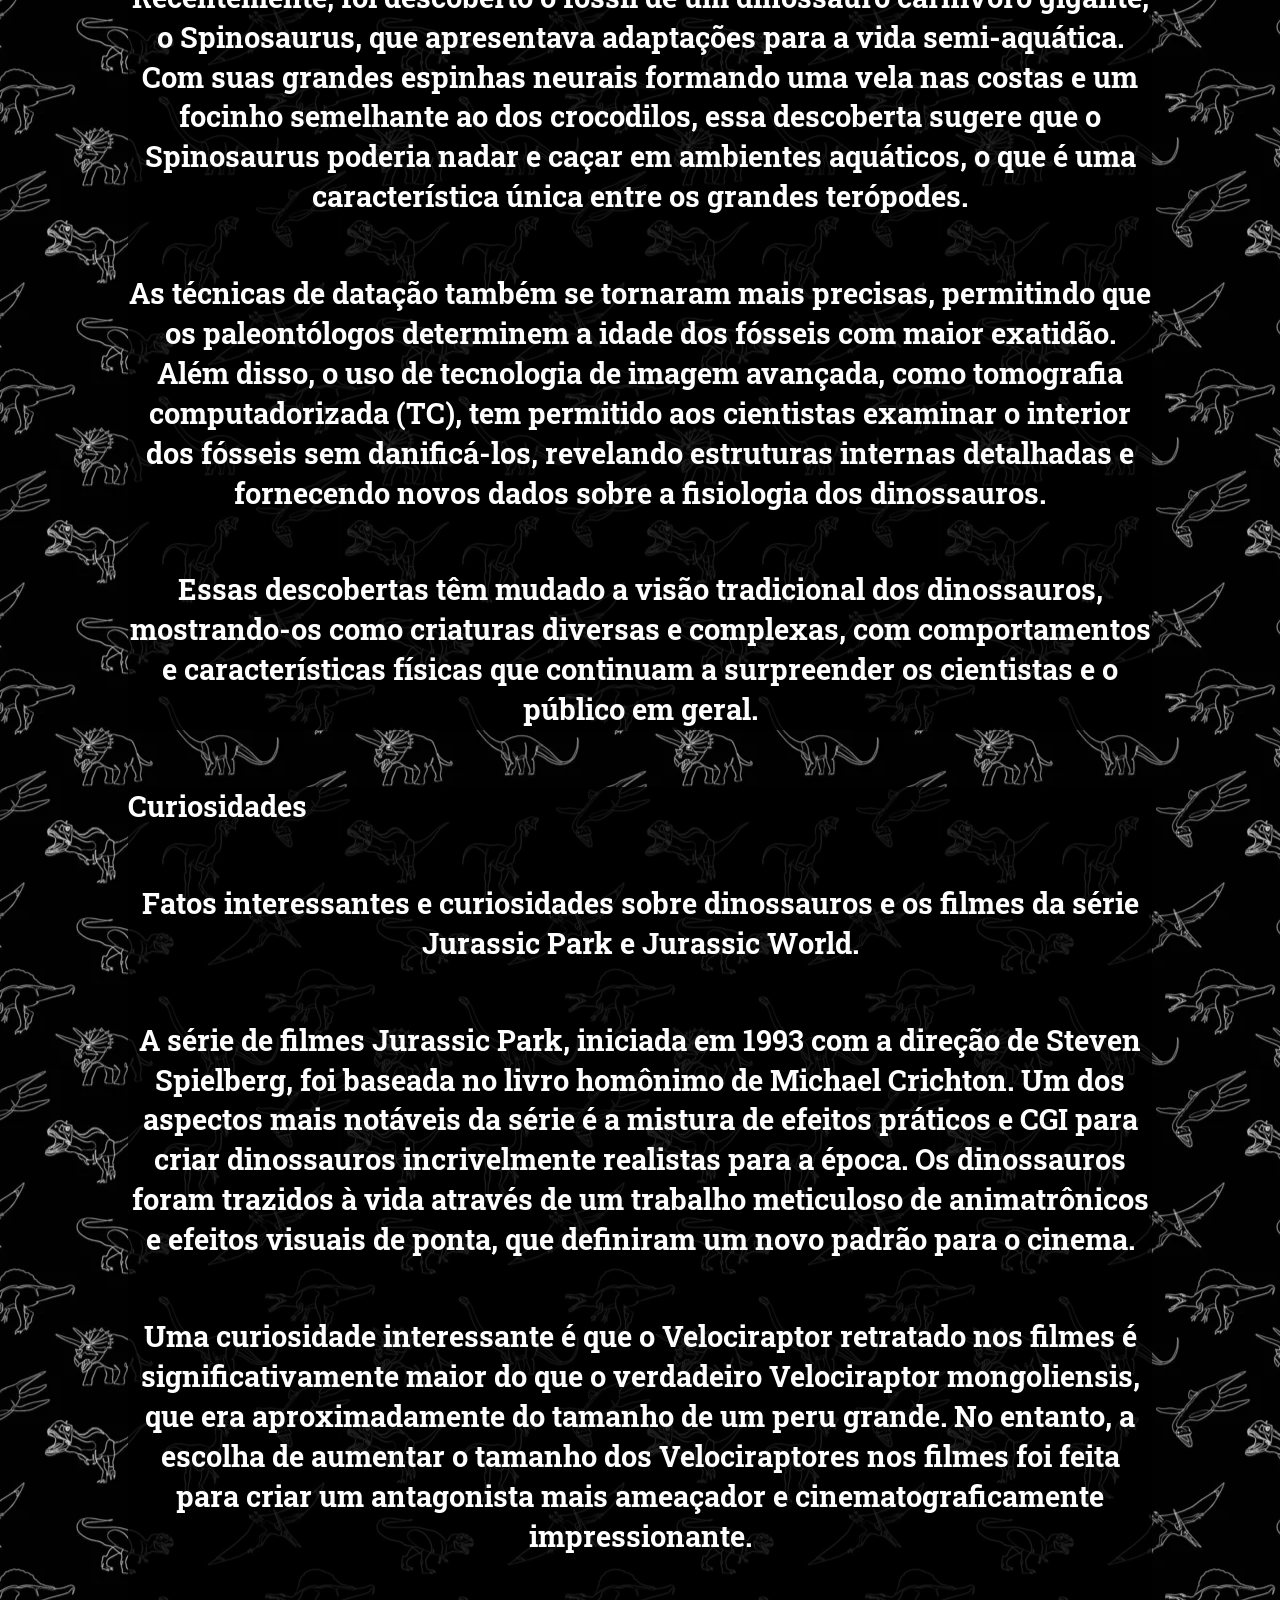
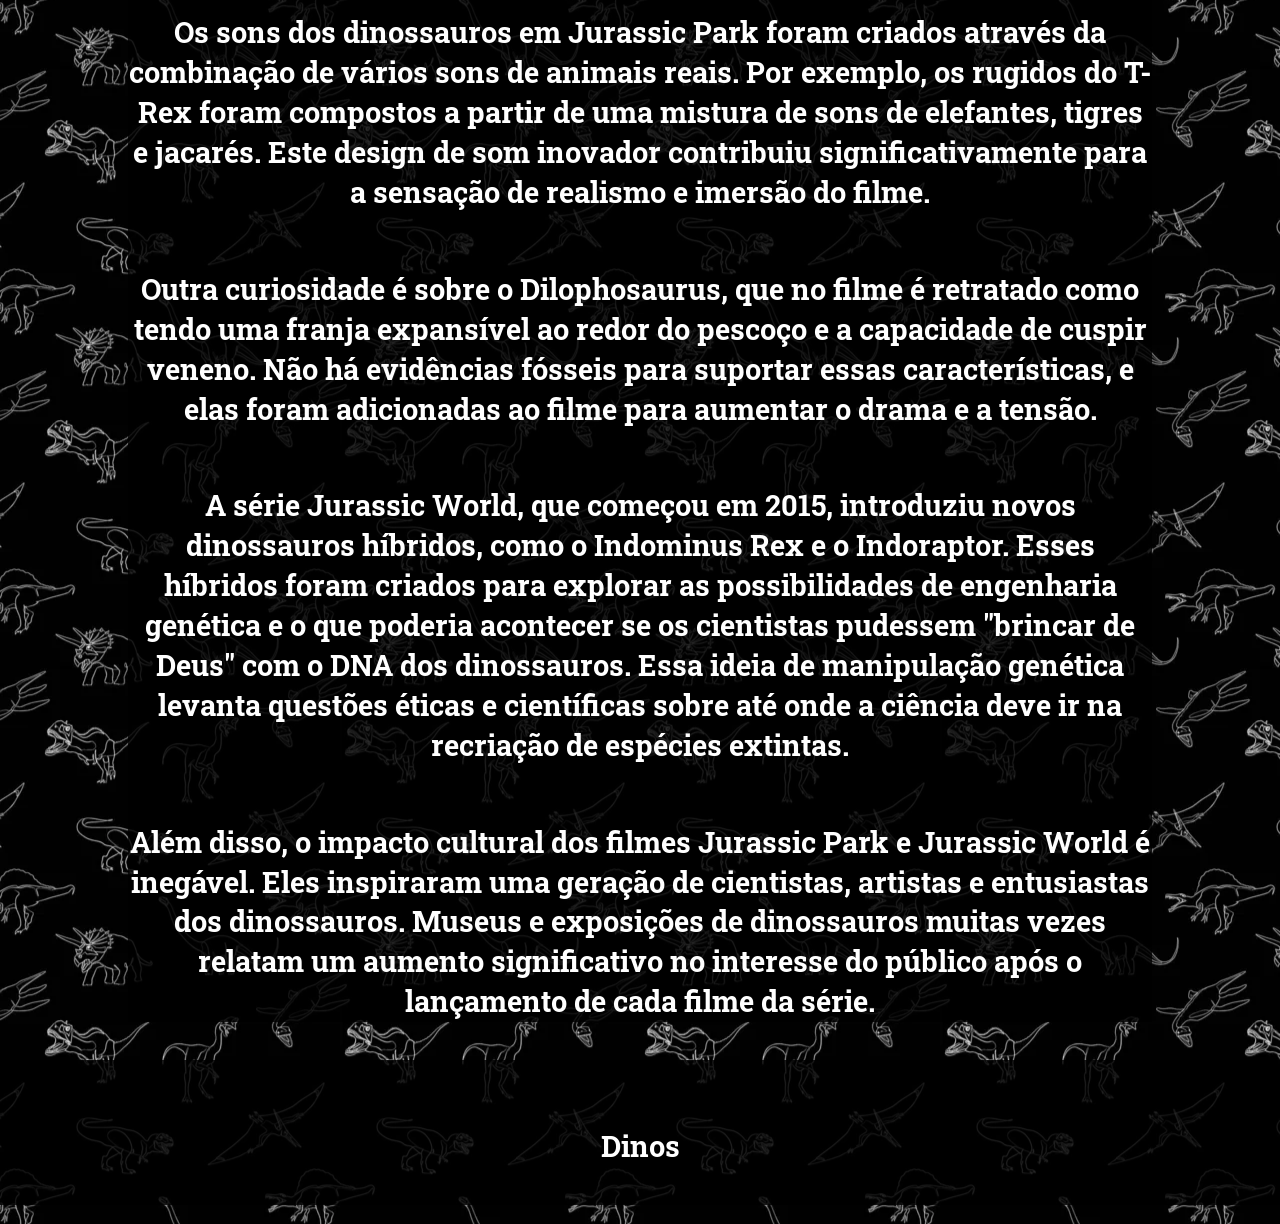
==== commit 1689e3f3: "Não sei oque eu fiz só arrumei algumas coisas" ====
--- a/index.html
+++ b/index.html
@@ -21,16 +21,16 @@
         </div>
         <nav id="menu">
             <ul>
-                <li><a href="#" onclick="document.getElementById('menu-toggle').click()">História</a></li>
-                <li><a href="#" onclick="document.getElementById('menu-toggle').click()">Tipos de Dinossauros</a></li>
-                <li><a href="#" onclick="document.getElementById('menu-toggle').click()">Descobertas</a></li>
-                <li><a href="#" onclick="document.getElementById('menu-toggle').click()">Curiosidades</a></li>
+                <li><a href="#História"></a>História</li>
+                <li><a href="#Tipos"></a>Tipos de dinossauros</li>
+                <li><a href="#Descobertas"></a>Descobertas</li>
+                <li><a href="#Curiosidades"></a>Curiosidades</li>
             </ul>
         </nav>
     </header>
     <main>
         <h1 class="titulo">História de Jurassic Park e Jurassic World</h1>
-        <section>
+        <section id="História">
             <h2 class="titulo">Jurassic Park (1993):</h2>
             <p>
                 Baseado no romance de Michael Crichton, o filme segue o excêntrico milionário John Hammond que usa
@@ -53,8 +53,12 @@
                 planos de capturar os animais para um novo parque em San Diego, o caos se instala. O filme aborda temas
                 de ética na manipulação genética e na interferência humana na natureza.
             </p>
-            <img src="img/Jurassic-Park-O-Mundo-Perdido.jpg" alt="Três pessoas de frente para um Stegossaurus"
-                style="width:700px;height:400px;">
+            <div class="caixa-imagem">
+                <figure>
+                    <img src="img/Jurassic-Park-O-Mundo-Perdido.jpg" alt="T-Rex">
+                    <figcaption>Três pessoas de frente para um Stegossaurus</figcaption>
+                </figure>
+            </div>
             <h2>Jurassic Park III (2001):</h2>
             <p>
                 O Dr. Alan Grant é enganado por um casal bilionário que deseja sobrevoar a Ilha Sorna. Eles acabam
@@ -62,7 +66,12 @@
                 perigos e dinossauros ainda mais mortais, Grant e o grupo lutam para sobreviver e escapar da ilha. Este
                 filme reintroduz o Spinosaurus como um novo antagonista pré-histórico.
             </p>
-            <img src="img/Jurassic park 2001.jpg" alt="" style="width:700px;height:400px;">
+            <div class="caixa-imagem">
+                <figure>
+                    <img src="img/Jurassic park 2001.jpg" alt="T-Rex">
+                    <figcaption>Dr Grant</figcaption>
+                </figure>
+            </div>
             <h2>Jurassic World (2015):</h2>
             <p>
                 22 anos após os eventos do primeiro filme, o parque temático Jurassic World está operando com sucesso na
@@ -73,7 +82,12 @@
                 tentam conter a crise e salvar os visitantes. O filme é uma sequência direta do original e reinicia a
                 franquia, reavivando o interesse com novos personagens e dinossauros híbridos.
             </p>
-            <img src="img/Jurassic park 2015.jpg" alt="" style="width:700px;height:400px;">
+            <div class="caixa-imagem">
+                <figure>
+                    <img src="img/Jurassic park 2015.jpg" alt="T-Rex">
+                    <figcaption>Mossauro</figcaption>
+                </figure>
+            </div>
             <h2>Jurassic World: Reino Ameaçado (2018):</h2>
             <p>
                 Após a destruição do parque, a Ilha Nublar enfrenta uma erupção vulcânica iminente. Claire Dearing e
@@ -82,7 +96,12 @@
                 entidades ao redor do mundo complica a missão. O filme explora a ética da preservação da vida selvagem,
                 a comercialização de criaturas geneticamente modificadas e as consequências da manipulação genética.
             </p>
-            <img src="img/Juri dominion.jpg" alt="" style="width:700px;height:400px;">
+            <div class="caixa-imagem">
+                <figure>
+                    <img src="img/Juri dominion.jpg" alt="T-Rex">
+                    <figcaption>Baryonyx</figcaption>
+                </figure>
+            </div>
             <h2>Jurassic World: Dominion (2022):</h2>
             <p>
                 Quatro anos após a destruição da Ilha Nublar, os dinossauros agora vivem ao lado dos seres humanos em
@@ -94,9 +113,14 @@
                 ainda mais a relação entre Owen e Blue, a Velociraptor que passou a viver na selva desde o primeiro
                 longa.
             </p>
-            <img src="img/jurassic-world-dominion_.jpg" alt="" style="width:700px;height:400px;">
-        </section>
-        <section>
+            <div class="caixa-imagem">
+                <figure>
+                    <img src="img/jurassic-world-dominion_.jpg" alt="T-Rex">
+                    <figcaption>Giganotossauro e T-rex</figcaption>
+                </figure>
+            </div>
+        </section>
+        <section id="Tipos">
             <h2>Tipos de Dinossauros</h2>
             <p>Diferentes tipos de dinossauros que apareceram nos filmes, incluindo carnívoros, herbívoros, voadores e
                 aquáticos.</p>
@@ -116,7 +140,12 @@
                             aquáticos.</li>
                     </ul>
                 </li>
-                <img src="img/Carnivoros.jpg" alt="" style="width:600px;height:500px;">
+                <div class="caixa-imagem">
+                    <figure>
+                        <img src="img/Carnivoros.jpg" alt="T-Rex">
+                        <figcaption></figcaption>
+                    </figure>
+                </div>
                 <li><strong>Herbívoros:</strong>
                     <p>Os dinossauros herbívoros se alimentavam de plantas. Eles variavam muito em tamanho e forma,
                         desde os pequenos comedores de folhas até os enormes dinossauros de pescoço longo. Eles
@@ -134,7 +163,12 @@
                             folhas.</li>
                     </ul>
                 </li>
-                <img src="img/Herbivaros.jpg" alt="" style="width:600px;height:500px;">
+                <div class="caixa-imagem">
+                    <figure>
+                        <img src="img/Herbivaros.jpg" alt="T-Rex">
+                        <figcaption></figcaption>
+                    </figure>
+                </div>
                 <li><strong>Voadores:</strong>
                     <p>Os répteis voadores, conhecidos como pterossauros, não eram tecnicamente dinossauros, mas
                         frequentemente aparecem em filmes sobre dinossauros. Eles tinham asas formadas por uma membrana
@@ -147,7 +181,12 @@
                             de alimento.</li>
                     </ul>
                 </li>
-                <img src="img/Voadores.png" alt="" style="width:800px;height:400px;">
+                <div class="caixa-imagem">
+                    <figure>
+                        <img src="img/Voadores.png" alt="T-Rex">
+                        <figcaption></figcaption>
+                    </figure>
+                </div>
                 <li><strong>Aquáticos:</strong>
                     <p>Os répteis aquáticos, incluindo os Ichthyosauria e Plesiosauria, viviam na água e tinham
                         adaptações especiais para a vida aquática, como corpos hidrodinâmicos e membros transformados em
@@ -161,7 +200,7 @@
                     </ul>
                     <img src="img/Aquaticos.jpg" alt="" style="width:900px;height:500px;">
         </section>
-        <section>
+        <section id="Descobertas">
             <h2>Descobertas Recentes</h2>
             <p>Informações sobre as mais recentes descobertas paleontológicas e como elas influenciam a compreensão dos
                 dinossauros.</p>
@@ -187,7 +226,7 @@
                 complexas, com comportamentos e características físicas que continuam a surpreender os cientistas e o
                 público em geral.</p>
         </section>
-        <section>
+        <section id="Curiosidades">
             <h2>Curiosidades</h2>
             <p>Fatos interessantes e curiosidades sobre dinossauros e os filmes da série Jurassic Park e Jurassic World.
             </p>
--- a/css/estilo.css
+++ b/css/estilo.css
@@ -4,11 +4,12 @@
   padding: 0;
   background-image: url(../img/Background.jpg);
   background-position: center;
-  background-repeat: repeat; 
+  background-repeat: repeat;
   color: white;
   font-family: "Roboto Slab", serif;
   font-size: 19px;
 }
+
 .cabecalho {
   display: flex;
   align-items: center;
@@ -21,50 +22,60 @@
   z-index: 1000;
   box-sizing: border-box;
 }
+
 .logo img {
-width: 120px;
-height: 120px;
+  width: 120px;
+  height: 120px;
 }
+
 .logo {
-display: flex;
-align-items: center;
-justify-content: center;
+  display: flex;
+  align-items: center;
+  justify-content: center;
 }
+
 nav ul {
   list-style: none;
   margin: 0;
   padding: 0;
   display: flex;
 }
+
 nav ul li {
   margin: 0 10px;
 }
+
 nav ul li a {
   color: white;
   text-decoration: none;
   padding: 10px 15px;
   display: block;
 }
+
 nav ul li a:hover {
   background-color: #555;
   border-radius: 5px;
 }
+
 .titulo {
-text-align: center;
-margin-top: 20px;
-font-size: 2.5em;
+  text-align: center;
+  margin-top: 20px;
+  font-size: 2.5em;
 }
+
 main {
   width: 80%;
   margin-left: auto;
   margin-right: auto;
 }
+
 section img {
-display: block;
-margin: 0 auto;
+  display: block;
+  margin: 0 auto;
 }
+
 .rodape {
-  background: rgba(0, 0, 0, 0.8); 
+  background: rgba(0, 0, 0, 0.8);
   color: #fff;
   text-align: center;
   padding: 10px 0;
@@ -72,7 +83,9 @@
   margin-bottom: 1em;
   display: block;
 }
-h1, h2{
+
+h1,
+h2 {
   font-size: 1.5em;
   text-align: justify;
   font-weight: bold;
@@ -81,6 +94,7 @@
   display: block;
   line-height: 1.4em;
 }
+
 p {
   font-size: 1.5em;
   text-align: center;
@@ -90,36 +104,43 @@
   display: block;
   line-height: 1.4em;
 }
-section{
-  background: rgba(0, 0, 0, 0.8); 
+
+section {
+  background: rgba(0, 0, 0, 0.8);
   text-align: center;
   line-height: 1.4em;
 }
-header{
+
+header {
   padding: 3%;
   display: flex;
   justify-content: space-between;
   align-items: center;
 }
-.caixa-imagem{
+
+.caixa-imagem {
   text-align: center;
   margin-top: 1%;
 }
-figure{
+
+figure {
   text-align: center;
   display: inline-block;
 }
-figure img{
+
+figure img {
   display: block;
   margin: 0 auto;
   max-width: 100%;
   height: auto;
 }
-figcaption{
+
+figcaption {
   margin: 1.0em;
   text-align: center;
   color: gold;
 }
+
 .menu-icon {
   display: none;
   font-size: 30px;
@@ -130,41 +151,40 @@
 #menu-toggle {
   display: none;
 }
+
 @media (max-width: 768px) {
   .menu-icon {
-      display: block;
-      padding-right: 10px;
+    display: block;
+    padding-right: 10px;
   }
 
-nav ul {
-      display: none;
-      flex-direction: column;
-      width: 100%;
-      background-color: #000;
-      position: absolute;
-      top: 60px;
-      left: 0;
-      z-index: 1000;
-      padding: 0;
+  nav ul {
+    display: none;
+    flex-direction: column;
+    width: 100%;
+    background-color: #000;
+    position: absolute;
+    top: 60px;
+    left: 0;
+    z-index: 1000;
+    padding: 0;
   }
 
-#menu-toggle:checked + .menu-icon + ul {
-      display: flex;
+  #menu-toggle:checked+.menu-icon+ul {
+    display: flex;
   }
 
-nav ul li {
-      text-align: center;
-      margin: 0;
+  nav ul li {
+    text-align: center;
+    margin: 0;
   }
 
-nav ul li a {
-      padding: 15px 0;
+  nav ul li a {
+    padding: 15px 0;
   }
-  
-nav ul li label {
-      width: 100%;
-      display: block;
+
+  nav ul li label {
+    width: 100%;
+    display: block;
   }
-}
-
-
+}
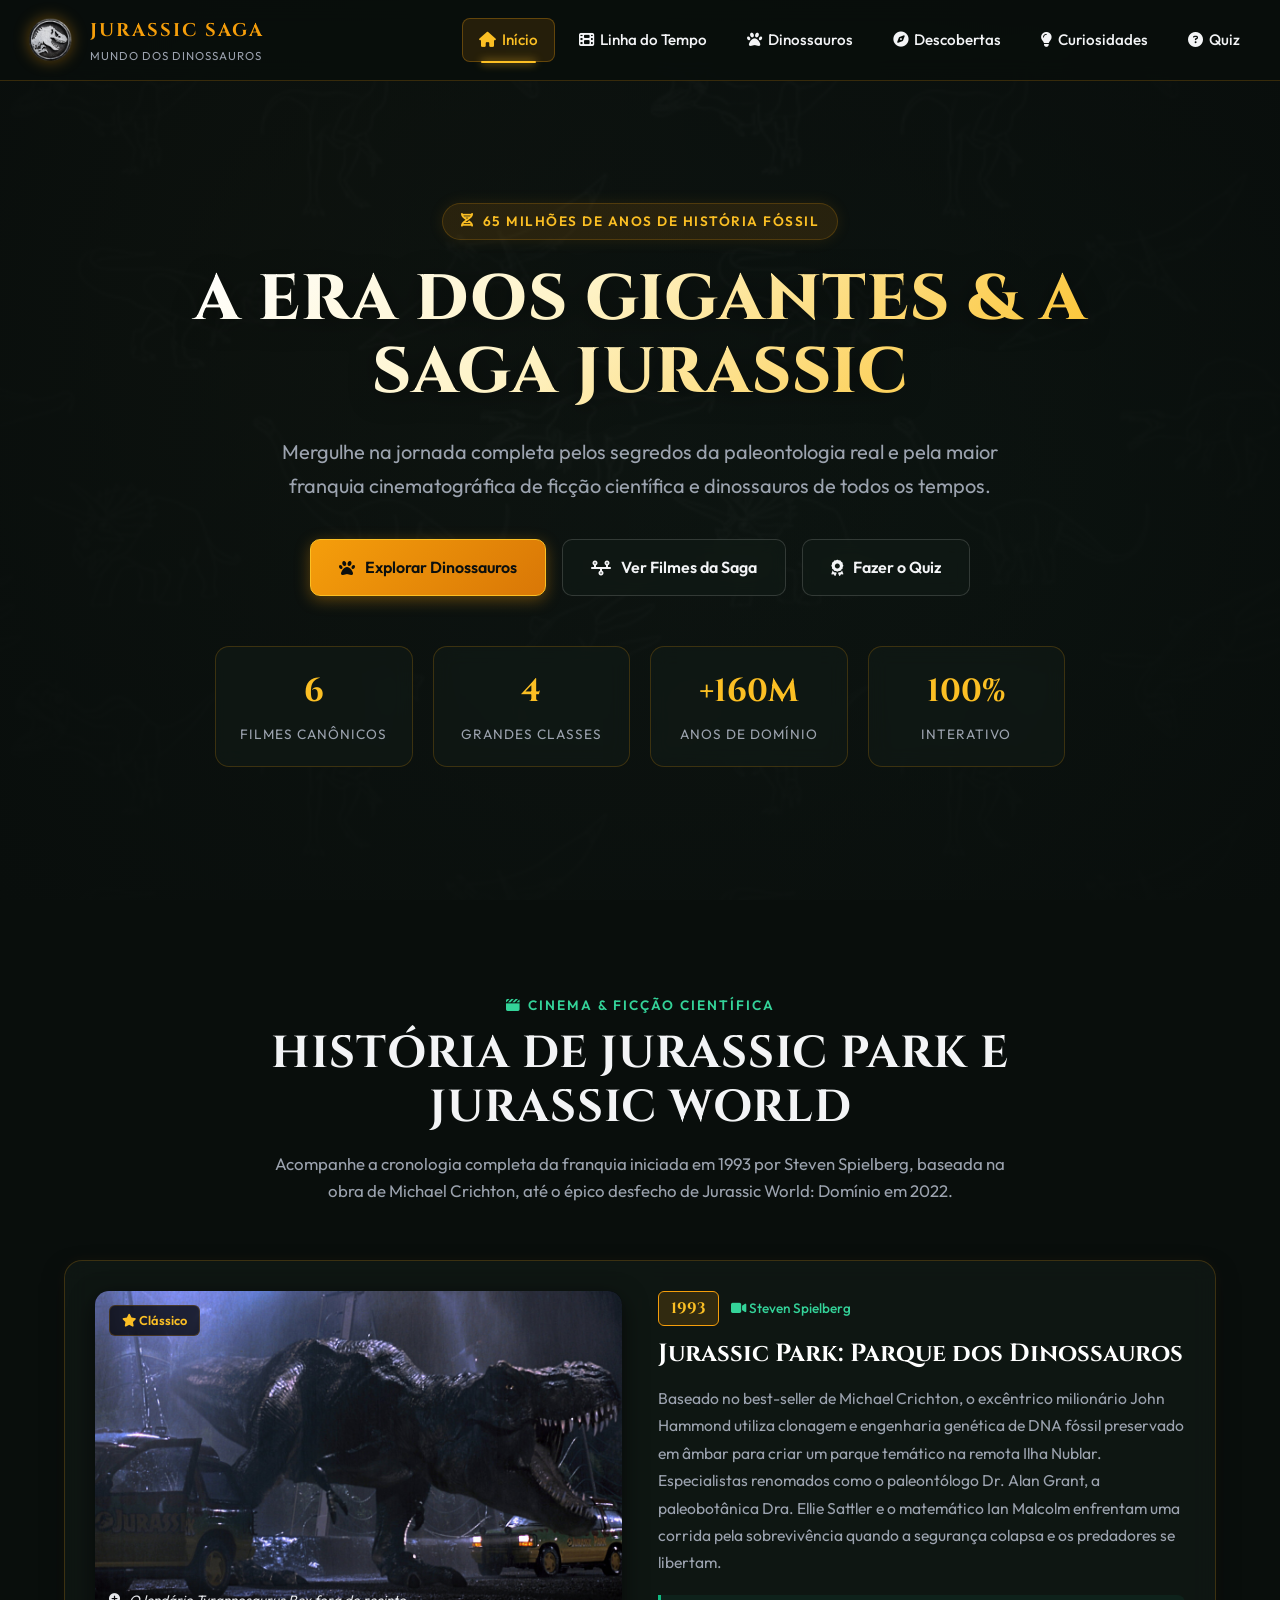
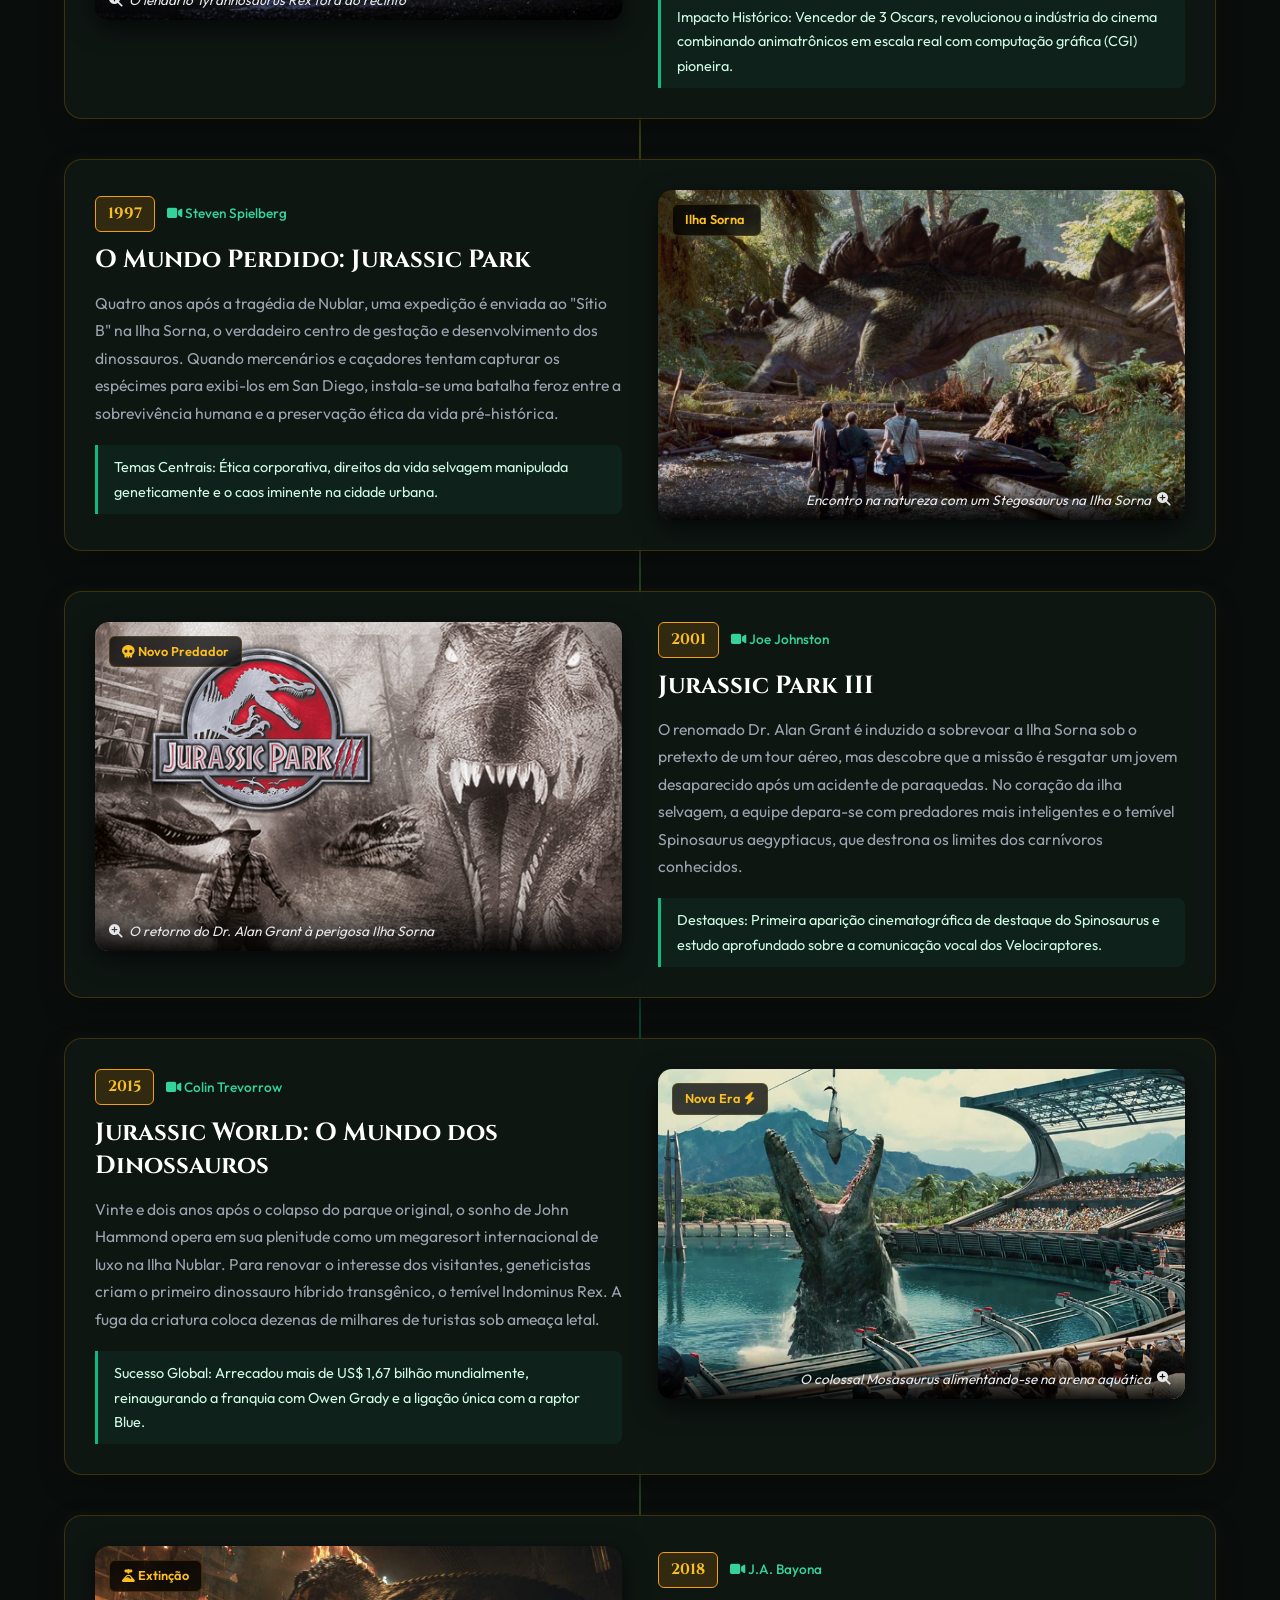
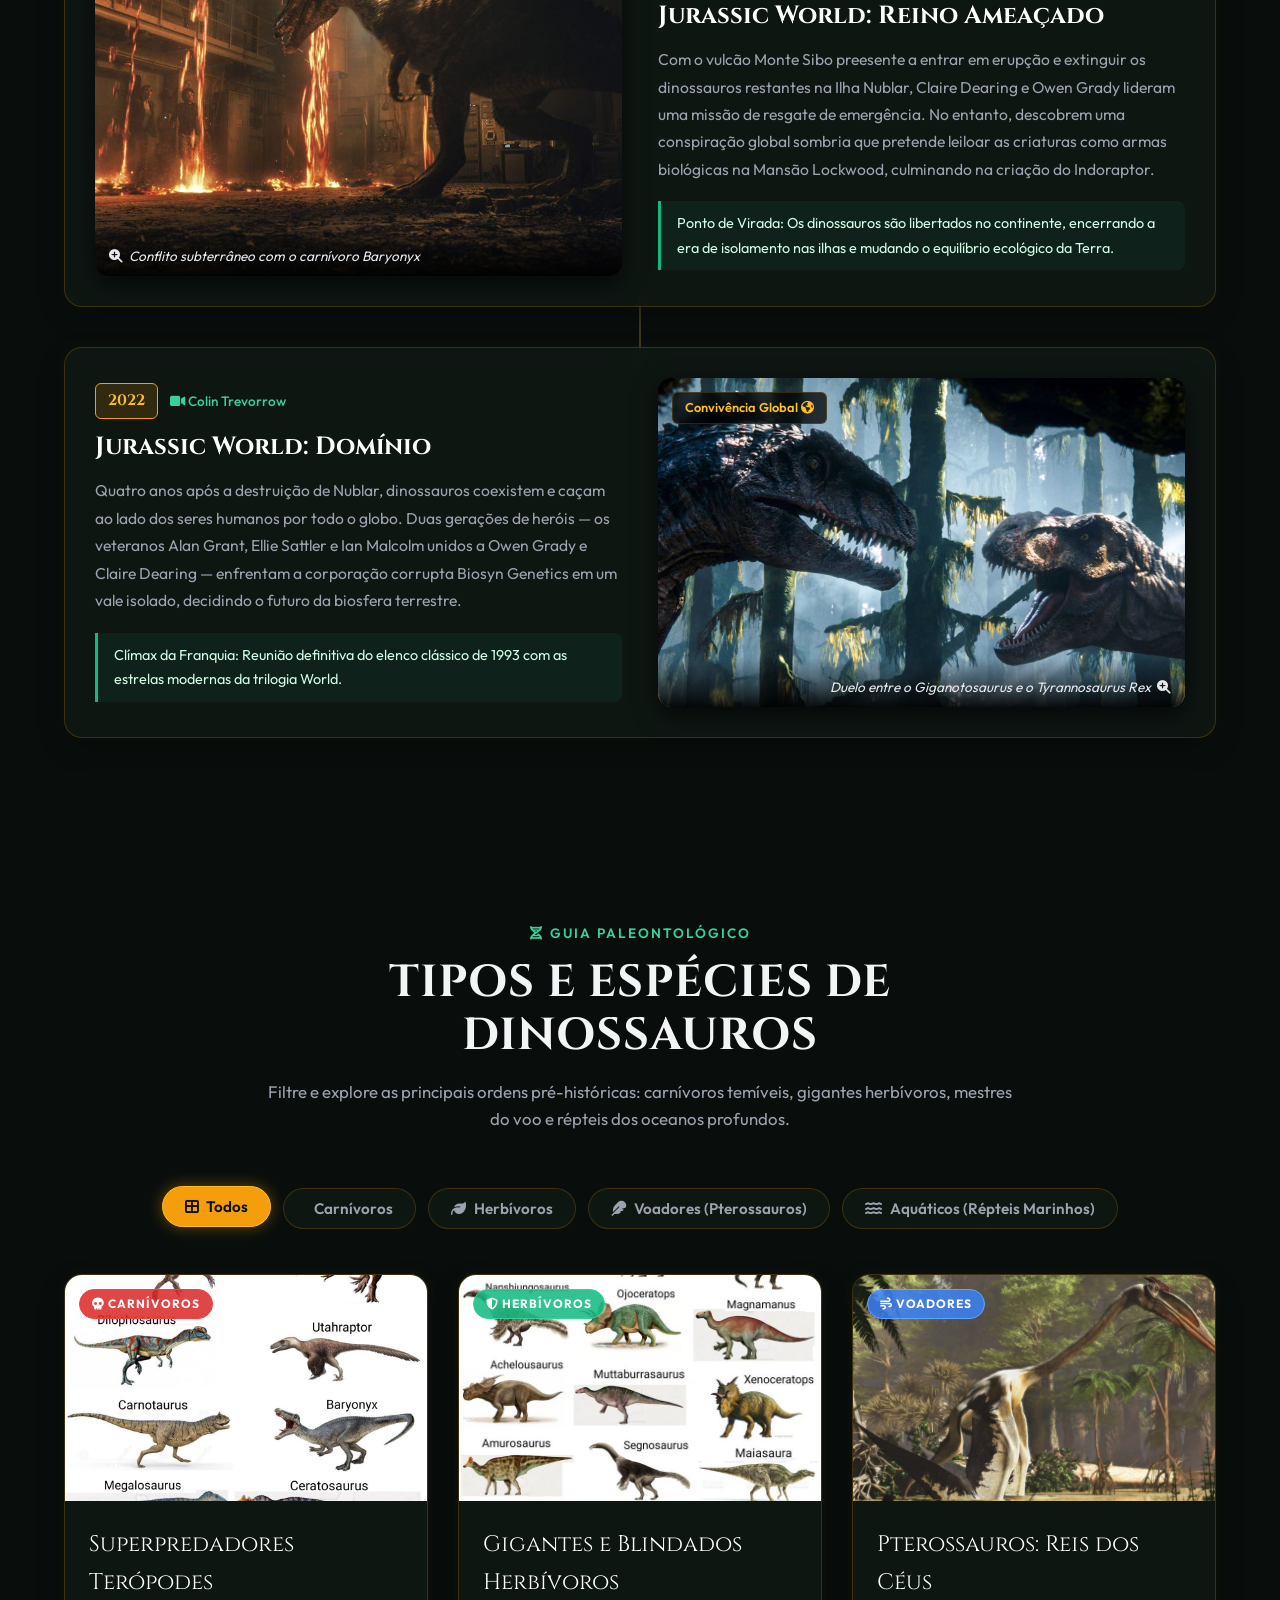
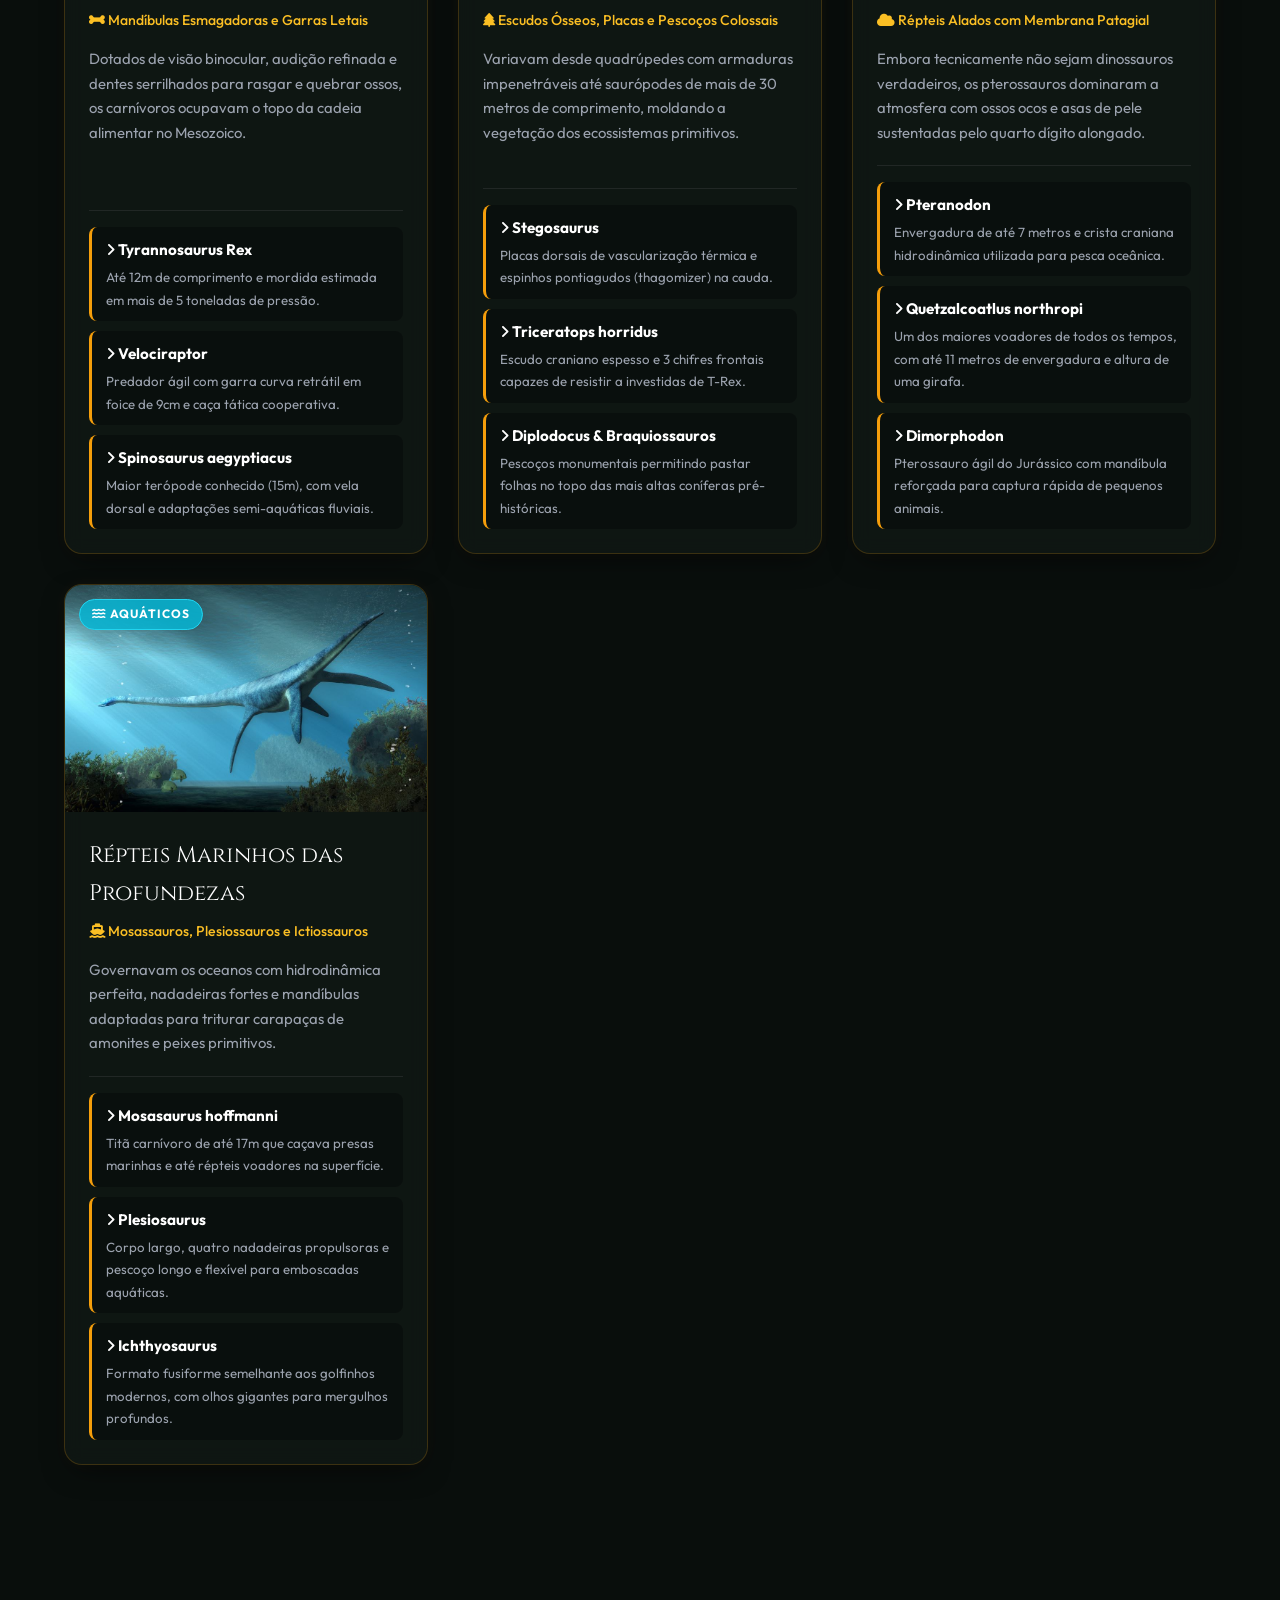
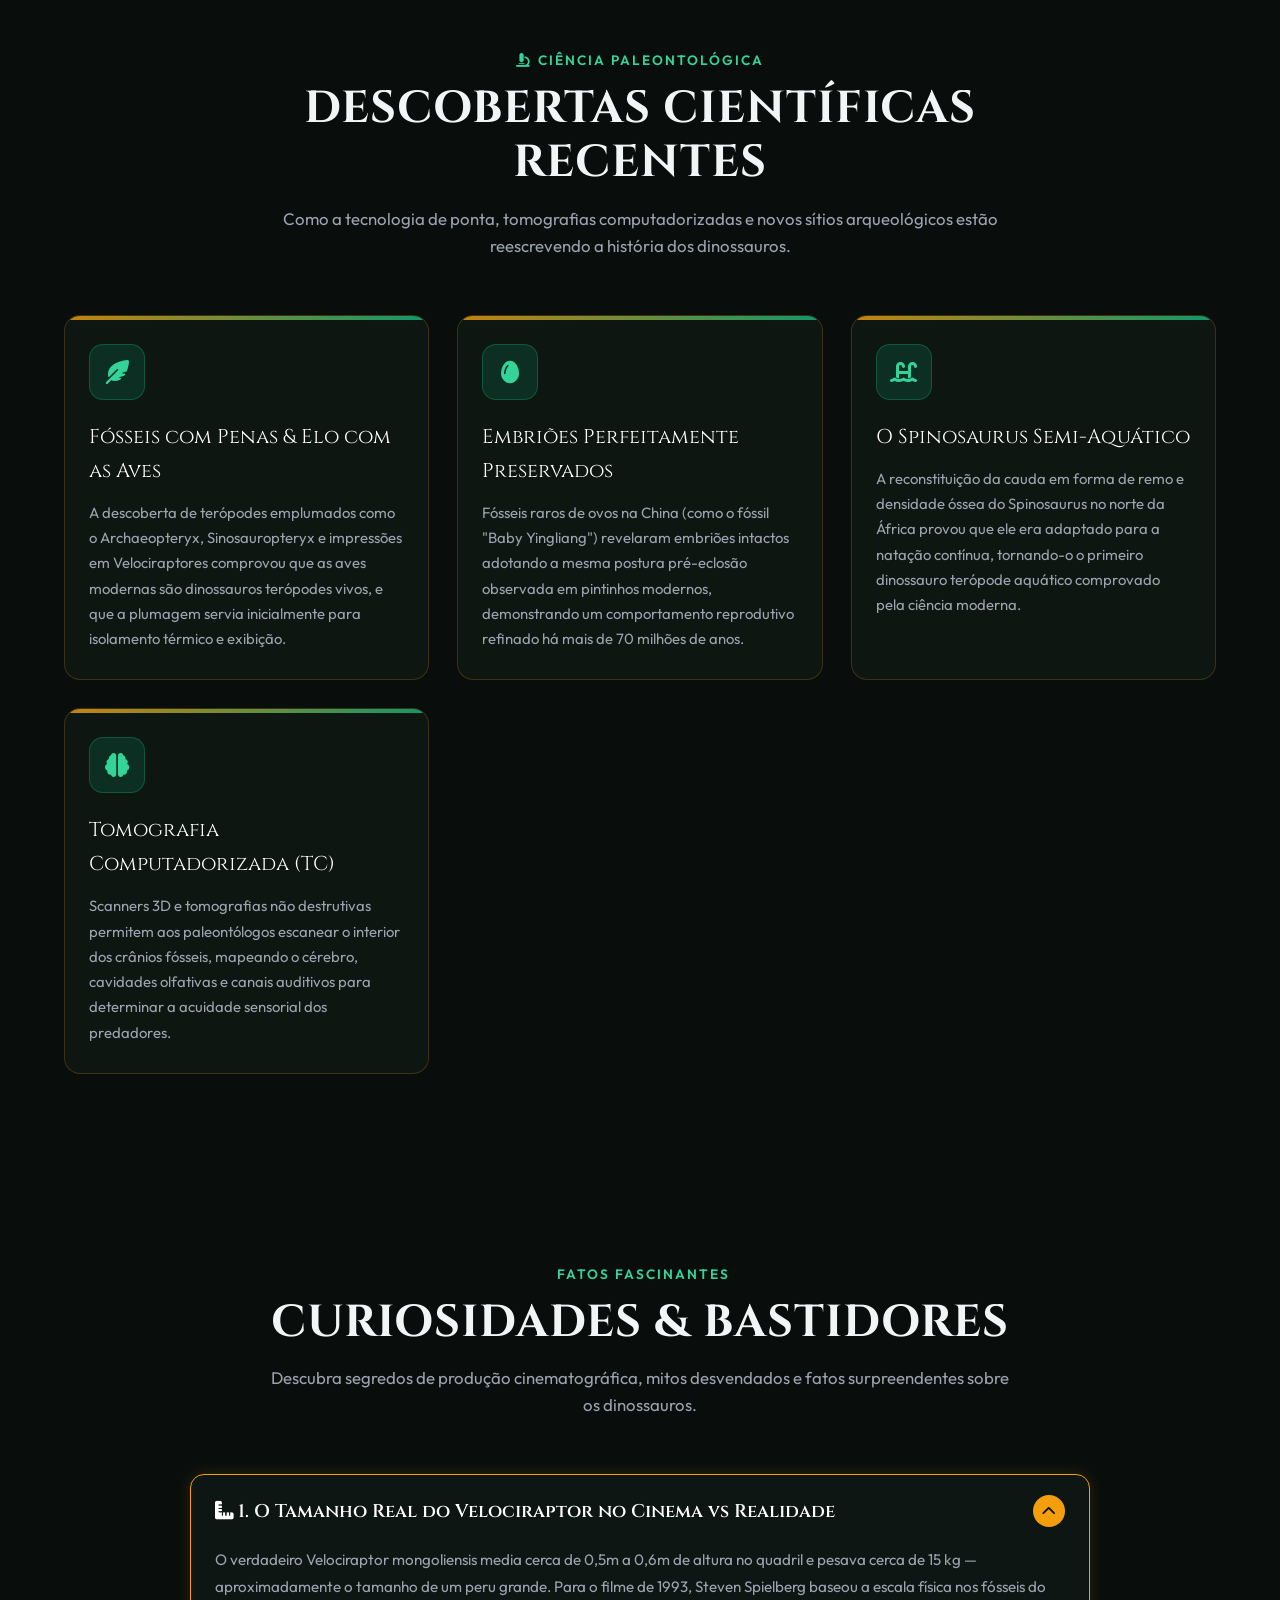
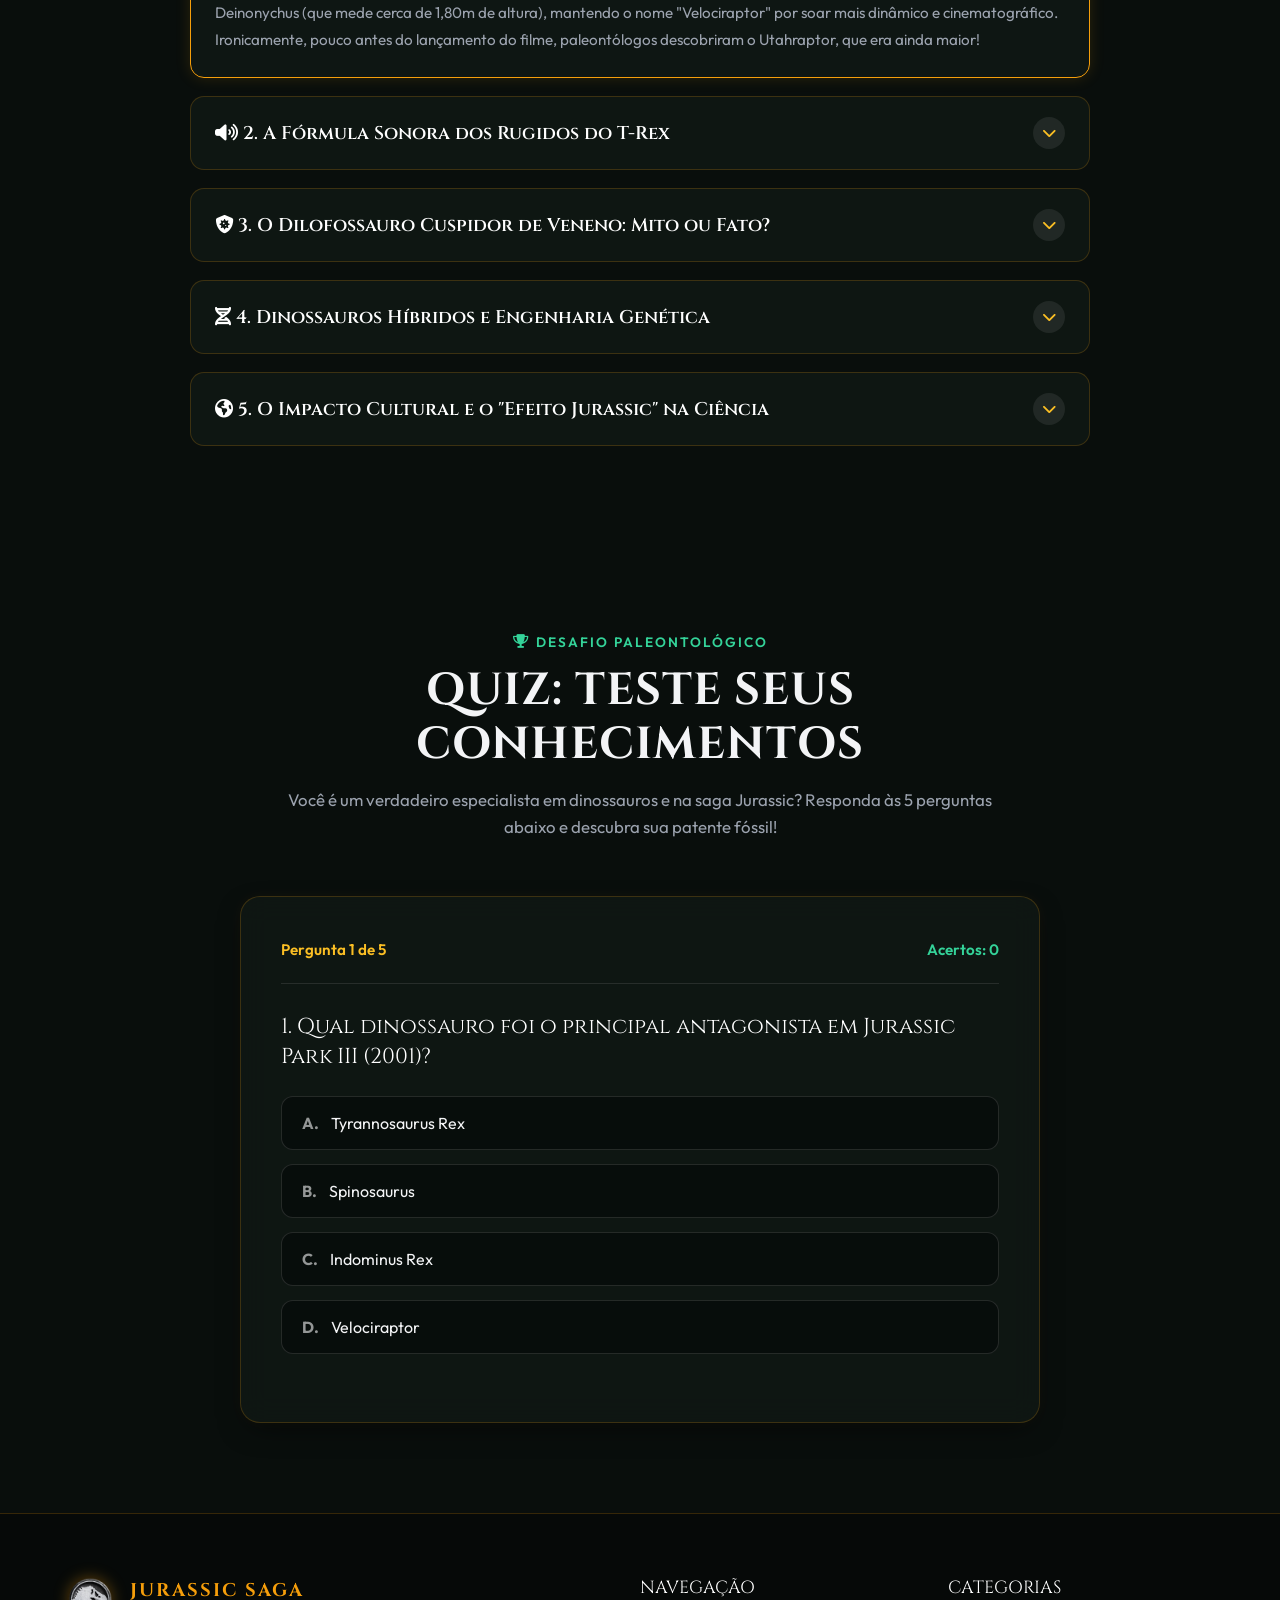
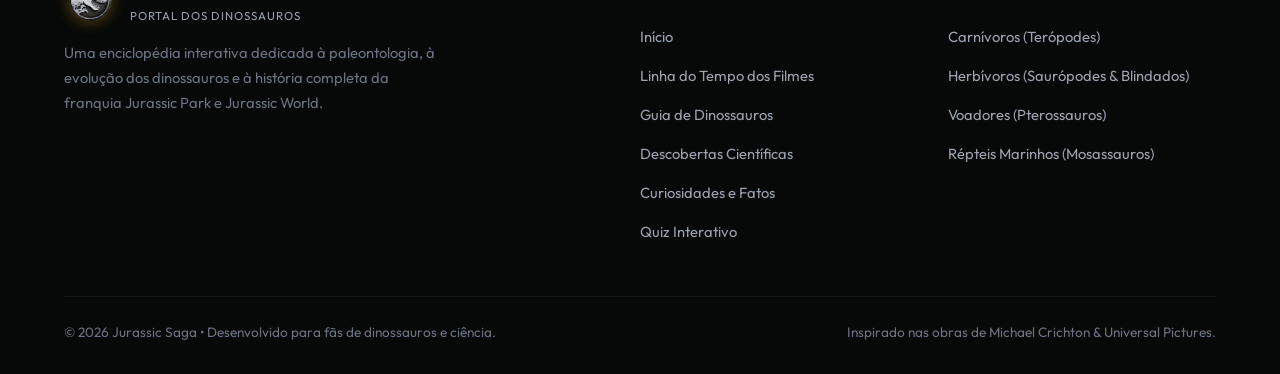
==== commit f0f50164: "Arrumado" ====
--- a/index.html
+++ b/index.html
@@ -1,265 +1,615 @@
-<!DOCTYPE html>
-<html lang="pt-br">
-
-<head>
-    <meta charset="UTF-8">
-    <meta name="viewport" content="width=device-width, initial-scale=1.0">
-    <title>Jurassic Park and World</title>
-    <link rel="stylesheet" href="css/reset.css">
-    <link rel="stylesheet" href="css/estilo.css">
-    <link rel="preconnect" href="https://fonts.googleapis.com">
-    <link rel="preconnect" href="https://fonts.gstatic.com" crossorigin>
-    <link href="https://fonts.googleapis.com/css2?family=Roboto+Slab:wght@100..900&display=swap" rel="stylesheet">
-    <link rel="shorcut icon" href="../MeuPrimeiroSite/img/Favicon.png" type="image/x-icon">
-</head>
-
-<body>
-    <header class="cabecalho">
-        <div class="logo">
-            <img src="img/logo.png" alt="">
-            <p>Tudo sobre Jurassic Park e Jurassic World</p>
-        </div>
-        <nav id="menu">
-            <ul>
-                <li><a href="#História"></a>História</li>
-                <li><a href="#Tipos"></a>Tipos de dinossauros</li>
-                <li><a href="#Descobertas"></a>Descobertas</li>
-                <li><a href="#Curiosidades"></a>Curiosidades</li>
-            </ul>
-        </nav>
-    </header>
-    <main>
-        <h1 class="titulo">História de Jurassic Park e Jurassic World</h1>
-        <section id="História">
-            <h2 class="titulo">Jurassic Park (1993):</h2>
-            <p>
-                Baseado no romance de Michael Crichton, o filme segue o excêntrico milionário John Hammond que usa
-                engenharia genética para criar dinossauros e abrir um parque temático em uma ilha remota. Convidados
-                para uma prévia do parque, um grupo de especialistas, incluindo o paleontólogo Dr. Alan Grant, a
-                paleobotânica Dra. Ellie Sattler, e o matemático Dr. Ian Malcolm, juntamente com os netos de Hammond,
-                enfrentam o caos quando os dinossauros escapam de suas jaulas. O filme foi aclamado por seus efeitos
-                especiais inovadores e sua capacidade de suspense.
-            </p>
-            <div class="caixa-imagem">
-                <figure>
-                    <img src="img/Jurassic park 1993.jpg" alt="T-Rex">
-                    <figcaption>T-rex fora da jaula</figcaption>
-                </figure>
-            </div>
-            <h2>O Mundo Perdido: Jurassic Park (1997):</h2>
-            <p>
-                Quatro anos após os eventos do primeiro filme, uma expedição é enviada para a Ilha Sorna, uma "fábrica"
-                de dinossauros abandonada perto da Ilha Nublar. Quando uma equipe de caçadores de dinossauros chega com
-                planos de capturar os animais para um novo parque em San Diego, o caos se instala. O filme aborda temas
-                de ética na manipulação genética e na interferência humana na natureza.
-            </p>
-            <div class="caixa-imagem">
-                <figure>
-                    <img src="img/Jurassic-Park-O-Mundo-Perdido.jpg" alt="T-Rex">
-                    <figcaption>Três pessoas de frente para um Stegossaurus</figcaption>
-                </figure>
-            </div>
-            <h2>Jurassic Park III (2001):</h2>
-            <p>
-                O Dr. Alan Grant é enganado por um casal bilionário que deseja sobrevoar a Ilha Sorna. Eles acabam
-                aterrissando na ilha, onde buscam seu filho perdido após um acidente de paraquedas. Enfrentando novos
-                perigos e dinossauros ainda mais mortais, Grant e o grupo lutam para sobreviver e escapar da ilha. Este
-                filme reintroduz o Spinosaurus como um novo antagonista pré-histórico.
-            </p>
-            <div class="caixa-imagem">
-                <figure>
-                    <img src="img/Jurassic park 2001.jpg" alt="T-Rex">
-                    <figcaption>Dr Grant</figcaption>
-                </figure>
-            </div>
-            <h2>Jurassic World (2015):</h2>
-            <p>
-                22 anos após os eventos do primeiro filme, o parque temático Jurassic World está operando com sucesso na
-                Ilha Nublar. Dirigido por Colin Trevorrow, o filme apresenta um novo parque de dinossauros construído na
-                mesma ilha onde o Jurassic Park original foi localizado. Para aumentar a atração, os cientistas criam um
-                novo híbrido de dinossauro, chamado Indominus Rex. No entanto, a criatura escapa de seu recinto e coloca
-                em perigo os visitantes do parque. O ex-militar Owen Grady e a gerente de operações Claire Dearing
-                tentam conter a crise e salvar os visitantes. O filme é uma sequência direta do original e reinicia a
-                franquia, reavivando o interesse com novos personagens e dinossauros híbridos.
-            </p>
-            <div class="caixa-imagem">
-                <figure>
-                    <img src="img/Jurassic park 2015.jpg" alt="T-Rex">
-                    <figcaption>Mossauro</figcaption>
-                </figure>
-            </div>
-            <h2>Jurassic World: Reino Ameaçado (2018):</h2>
-            <p>
-                Após a destruição do parque, a Ilha Nublar enfrenta uma erupção vulcânica iminente. Claire Dearing e
-                Owen Grady lideram uma missão para resgatar os dinossauros remanescentes da ilha antes que eles sejam
-                extintos novamente. No entanto, uma conspiração para leiloar os dinossauros resgatados a várias
-                entidades ao redor do mundo complica a missão. O filme explora a ética da preservação da vida selvagem,
-                a comercialização de criaturas geneticamente modificadas e as consequências da manipulação genética.
-            </p>
-            <div class="caixa-imagem">
-                <figure>
-                    <img src="img/Juri dominion.jpg" alt="T-Rex">
-                    <figcaption>Baryonyx</figcaption>
-                </figure>
-            </div>
-            <h2>Jurassic World: Dominion (2022):</h2>
-            <p>
-                Quatro anos após a destruição da Ilha Nublar, os dinossauros agora vivem ao lado dos seres humanos em
-                todo o mundo. Este novo futuro desafia a posição dos humanos como principais predadores, forçando a
-                sociedade a se adaptar à convivência com as mais ferozes criaturas da história. Quando a jovem Maisie
-                Lockwood é sequestrada por contrabandistas de dinossauros, Owen Grady e Claire Dearing partem em uma
-                missão para resgatá-la. Sua jornada os leva a um habitat de dinossauros operado por uma corporação
-                global com um plano sinistro, investigado também por Alan Grant e Ellie Sattler. Este capítulo define
-                ainda mais a relação entre Owen e Blue, a Velociraptor que passou a viver na selva desde o primeiro
-                longa.
-            </p>
-            <div class="caixa-imagem">
-                <figure>
-                    <img src="img/jurassic-world-dominion_.jpg" alt="T-Rex">
-                    <figcaption>Giganotossauro e T-rex</figcaption>
-                </figure>
-            </div>
-        </section>
-        <section id="Tipos">
-            <h2>Tipos de Dinossauros</h2>
-            <p>Diferentes tipos de dinossauros que apareceram nos filmes, incluindo carnívoros, herbívoros, voadores e
-                aquáticos.</p>
-            <ul>
-                <li><strong>Carnívoros:</strong>
-                    <p>Os dinossauros carnívoros eram predadores que se alimentavam de carne. Eles possuíam dentes
-                        afiados e garras que usavam para caçar e se alimentar de outros animais. Muitas vezes, eram
-                        rápidos e ágeis, com capacidades de caça impressionantes. Alguns exemplos notáveis incluem:</p>
-                    <ul>
-                        <li><strong>Tyrannosaurus Rex:</strong> Um dos dinossauros mais famosos, o T-Rex era um grande
-                            predador com mandíbulas poderosas e dentes enormes, perfeitos para esmagar ossos.</li>
-                        <li><strong>Velociraptor:</strong> Menor que o T-Rex, o Velociraptor era conhecido por sua
-                            velocidade e inteligência. Eles caçavam em grupo e tinham uma garra curva em cada pé, usada
-                            para cortar suas presas.</li>
-                        <li><strong>Spinosaurus:</strong> Um dos maiores dinossauros carnívoros, o Spinosaurus possuía
-                            uma vela nas costas e um focinho longo, adaptado para caçar peixes e outros animais
-                            aquáticos.</li>
-                    </ul>
-                </li>
-                <div class="caixa-imagem">
-                    <figure>
-                        <img src="img/Carnivoros.jpg" alt="T-Rex">
-                        <figcaption></figcaption>
-                    </figure>
-                </div>
-                <li><strong>Herbívoros:</strong>
-                    <p>Os dinossauros herbívoros se alimentavam de plantas. Eles variavam muito em tamanho e forma,
-                        desde os pequenos comedores de folhas até os enormes dinossauros de pescoço longo. Eles
-                        geralmente tinham dentes adaptados para mastigar folhas, galhos e outras vegetações. Exemplos
-                        incluem:</p>
-                    <ul>
-                        <li><strong>Stegosaurus:</strong> Reconhecido por suas placas ósseas ao longo das costas e os
-                            espinhos na cauda, o Stegosaurus usava essas características para defesa contra predadores.
-                        </li>
-                        <li><strong>Triceratops:</strong> Conhecido por seu grande escudo ósseo e três chifres na
-                            cabeça, o Triceratops utilizava essas características tanto para defesa quanto para disputas
-                            territoriais e de acasalamento.</li>
-                        <li><strong>Diplodocus:</strong> Um dos maiores dinossauros conhecidos, o Diplodocus tinha um
-                            pescoço extremamente longo que usava para alcançar altas copas de árvores e se alimentar das
-                            folhas.</li>
-                    </ul>
-                </li>
-                <div class="caixa-imagem">
-                    <figure>
-                        <img src="img/Herbivaros.jpg" alt="T-Rex">
-                        <figcaption></figcaption>
-                    </figure>
-                </div>
-                <li><strong>Voadores:</strong>
-                    <p>Os répteis voadores, conhecidos como pterossauros, não eram tecnicamente dinossauros, mas
-                        frequentemente aparecem em filmes sobre dinossauros. Eles tinham asas formadas por uma membrana
-                        de pele esticada sobre um dedo longo. Exemplos notáveis incluem:</p>
-                    <ul>
-                        <li><strong>Pteranodon:</strong> Caracterizado por sua grande envergadura e uma crista óssea na
-                            cabeça, o Pteranodon vivia perto de corpos d'água, onde caçava peixes.</li>
-                        <li><strong>Quetzalcoatlus:</strong> Um dos maiores pterossauros, com uma envergadura que pode
-                            ter alcançado até 10-11 metros, o Quetzalcoatlus podia planear grandes distâncias em busca
-                            de alimento.</li>
-                    </ul>
-                </li>
-                <div class="caixa-imagem">
-                    <figure>
-                        <img src="img/Voadores.png" alt="T-Rex">
-                        <figcaption></figcaption>
-                    </figure>
-                </div>
-                <li><strong>Aquáticos:</strong>
-                    <p>Os répteis aquáticos, incluindo os Ichthyosauria e Plesiosauria, viviam na água e tinham
-                        adaptações especiais para a vida aquática, como corpos hidrodinâmicos e membros transformados em
-                        nadadeiras. Exemplos incluem:</p>
-                    <ul>
-                        <li><strong>Ichthyosaurus:</strong> Semelhante a um golfinho, o Ichthyosaurus tinha um corpo
-                            fusiforme que permitia nadar rapidamente em busca de peixes e lulas.</li>
-                        <li><strong>Plesiosaurus:</strong> Caracterizado por um corpo robusto, pescoço longo e quatro
-                            nadadeiras, o Plesiosaurus nadava de forma graciosa e caçava peixes e outros animais
-                            marinhos.</li>
-                    </ul>
-                    <img src="img/Aquaticos.jpg" alt="" style="width:900px;height:500px;">
-        </section>
-        <section id="Descobertas">
-            <h2>Descobertas Recentes</h2>
-            <p>Informações sobre as mais recentes descobertas paleontológicas e como elas influenciam a compreensão dos
-                dinossauros.</p>
-            <p>Nos últimos anos, diversas descobertas significativas têm revolucionado nosso entendimento sobre os
-                dinossauros. Uma dessas descobertas foi a identificação de fósseis de dinossauros com penas, como o
-                Archaeopteryx e o Velociraptor. Essas descobertas sugerem que muitos dinossauros podem ter sido cobertos
-                por penas, indicando uma relação mais próxima entre dinossauros e aves modernas do que se pensava
-                anteriormente.</p>
-            <p>Outra descoberta importante foi a de ovos de dinossauro com embriões bem preservados. Esses fósseis
-                fornecem insights valiosos sobre o desenvolvimento dos dinossauros antes da eclosão e suas estratégias
-                de nidificação. Estudos em embriões de dinossauro encontrados na China revelaram detalhes sobre a
-                postura e o comportamento parental dos dinossauros.</p>
-            <p>Recentemente, foi descoberto o fóssil de um dinossauro carnívoro gigante, o Spinosaurus, que apresentava
-                adaptações para a vida semi-aquática. Com suas grandes espinhas neurais formando uma vela nas costas e
-                um focinho semelhante ao dos crocodilos, essa descoberta sugere que o Spinosaurus poderia nadar e caçar
-                em ambientes aquáticos, o que é uma característica única entre os grandes terópodes.</p>
-            <p>As técnicas de datação também se tornaram mais precisas, permitindo que os paleontólogos determinem a
-                idade dos fósseis com maior exatidão. Além disso, o uso de tecnologia de imagem avançada, como
-                tomografia computadorizada (TC), tem permitido aos cientistas examinar o interior dos fósseis sem
-                danificá-los, revelando estruturas internas detalhadas e fornecendo novos dados sobre a fisiologia dos
-                dinossauros.</p>
-            <p>Essas descobertas têm mudado a visão tradicional dos dinossauros, mostrando-os como criaturas diversas e
-                complexas, com comportamentos e características físicas que continuam a surpreender os cientistas e o
-                público em geral.</p>
-        </section>
-        <section id="Curiosidades">
-            <h2>Curiosidades</h2>
-            <p>Fatos interessantes e curiosidades sobre dinossauros e os filmes da série Jurassic Park e Jurassic World.
-            </p>
-            <p>A série de filmes Jurassic Park, iniciada em 1993 com a direção de Steven Spielberg, foi baseada no livro
-                homônimo de Michael Crichton. Um dos aspectos mais notáveis da série é a mistura de efeitos práticos e
-                CGI para criar dinossauros incrivelmente realistas para a época. Os dinossauros foram trazidos à vida
-                através de um trabalho meticuloso de animatrônicos e efeitos visuais de ponta, que definiram um novo
-                padrão para o cinema.</p>
-            <p>Uma curiosidade interessante é que o Velociraptor retratado nos filmes é significativamente maior do que
-                o verdadeiro Velociraptor mongoliensis, que era aproximadamente do tamanho de um peru grande. No
-                entanto, a escolha de aumentar o tamanho dos Velociraptores nos filmes foi feita para criar um
-                antagonista mais ameaçador e cinematograficamente impressionante.</p>
-            <p>Os sons dos dinossauros em Jurassic Park foram criados através da combinação de vários sons de animais
-                reais. Por exemplo, os rugidos do T-Rex foram compostos a partir de uma mistura de sons de elefantes,
-                tigres e jacarés. Este design de som inovador contribuiu significativamente para a sensação de realismo
-                e imersão do filme.</p>
-            <p>Outra curiosidade é sobre o Dilophosaurus, que no filme é retratado como tendo uma franja expansível ao
-                redor do pescoço e a capacidade de cuspir veneno. Não há evidências fósseis para suportar essas
-                características, e elas foram adicionadas ao filme para aumentar o drama e a tensão.</p>
-            <p>A série Jurassic World, que começou em 2015, introduziu novos dinossauros híbridos, como o Indominus Rex
-                e o Indoraptor. Esses híbridos foram criados para explorar as possibilidades de engenharia genética e o
-                que poderia acontecer se os cientistas pudessem "brincar de Deus" com o DNA dos dinossauros. Essa ideia
-                de manipulação genética levanta questões éticas e científicas sobre até onde a ciência deve ir na
-                recriação de espécies extintas.</p>
-            <p>Além disso, o impacto cultural dos filmes Jurassic Park e Jurassic World é inegável. Eles inspiraram uma
-                geração de cientistas, artistas e entusiastas dos dinossauros. Museus e exposições de dinossauros muitas
-                vezes relatam um aumento significativo no interesse do público após o lançamento de cada filme da série.
-            </p>
-        </section>
-    </main>
-    <footer class="rodape">
-        <p>Dinos</p>
-    </footer>
-</body>
-
+<!DOCTYPE html>
+<html lang="pt-br">
+
+<head>
+    <meta charset="UTF-8">
+    <meta name="viewport" content="width=device-width, initial-scale=1.0">
+    <meta name="description" content="Explore o universo pré-histórico de Jurassic Park e Jurassic World: linha do tempo de todos os 6 filmes, guia completo de espécies de dinossauros carnívoros, herbívoros, voadores e aquáticos, descobertas recentes da paleontologia e quiz interativo.">
+    <title>Jurassic World & Dinossauros | O Portal Definitivo da Pré-História</title>
+
+    <!-- Favicon -->
+    <link rel="shortcut icon" href="img/Favicon.png" type="image/png">
+
+    <!-- Google Fonts -->
+    <link rel="preconnect" href="https://fonts.googleapis.com">
+    <link rel="preconnect" href="https://fonts.gstatic.com" crossorigin>
+    <link href="https://fonts.googleapis.com/css2?family=Cinzel:wght@600;700;800;900&family=Outfit:wght@300;400;500;600;700&family=Roboto+Slab:wght@400;600;700&display=swap" rel="stylesheet">
+
+    <!-- Font Awesome Icons -->
+    <link rel="stylesheet" href="https://cdnjs.cloudflare.com/ajax/libs/font-awesome/6.4.2/css/all.min.css">
+
+    <!-- Estilos CSS -->
+    <link rel="stylesheet" href="css/reset.css">
+    <link rel="stylesheet" href="css/estilo.css">
+</head>
+
+<body>
+    <!-- CABEÇALHO & NAVEGAÇÃO -->
+    <header class="cabecalho">
+        <div class="nav-container">
+            <a href="#inicio" class="logo" id="logoLink">
+                <img src="img/logo.png" alt="Logotipo Jurassic Park e World">
+                <div class="logo-text">
+                    <span class="logo-title">Jurassic Saga</span>
+                    <span class="logo-subtitle">Mundo dos Dinossauros</span>
+                </div>
+            </a>
+
+            <button class="menu-mobile-btn" id="mobileMenuBtn" aria-label="Abrir menu de navegação">
+                <i class="fa-solid fa-bars"></i>
+            </button>
+
+            <nav id="menu">
+                <ul>
+                    <li><a href="#inicio" class="active"><i class="fa-solid fa-house"></i> Início</a></li>
+                    <li><a href="#historia"><i class="fa-solid fa-film"></i> Linha do Tempo</a></li>
+                    <li><a href="#tipos"><i class="fa-solid fa-paw"></i> Dinossauros</a></li>
+                    <li><a href="#descobertas"><i class="fa-solid fa-compass"></i> Descobertas</a></li>
+                    <li><a href="#curiosidades"><i class="fa-solid fa-lightbulb"></i> Curiosidades</a></li>
+                    <li><a href="#quiz"><i class="fa-solid fa-circle-question"></i> Quiz</a></li>
+                </ul>
+            </nav>
+        </div>
+    </header>
+
+    <!-- HERO BANNER -->
+    <section class="hero" id="inicio">
+        <div class="hero-content">
+            <span class="hero-badge"><i class="fa-solid fa-dna"></i> 65 Milhões de Anos de História Fóssil</span>
+            <h1 class="hero-title">A Era dos Gigantes &amp; A Saga Jurassic</h1>
+            <p class="hero-description">
+                Mergulhe na jornada completa pelos segredos da paleontologia real e pela maior franquia cinematográfica de ficção científica e dinossauros de todos os tempos.
+            </p>
+            <div class="hero-actions">
+                <a href="#tipos" class="btn btn-primary"><i class="fa-solid fa-paw"></i> Explorar Dinossauros</a>
+                <a href="#historia" class="btn btn-outline"><i class="fa-solid fa-timeline"></i> Ver Filmes da Saga</a>
+                <a href="#quiz" class="btn btn-outline"><i class="fa-solid fa-award"></i> Fazer o Quiz</a>
+            </div>
+
+            <div class="hero-stats">
+                <div class="stat-card">
+                    <span class="stat-number">6</span>
+                    <span class="stat-label">Filmes Canônicos</span>
+                </div>
+                <div class="stat-card">
+                    <span class="stat-number">4</span>
+                    <span class="stat-label">Grandes Classes</span>
+                </div>
+                <div class="stat-card">
+                    <span class="stat-number">+160M</span>
+                    <span class="stat-label">Anos de Domínio</span>
+                </div>
+                <div class="stat-card">
+                    <span class="stat-number">100%</span>
+                    <span class="stat-label">Interativo</span>
+                </div>
+            </div>
+        </div>
+    </section>
+
+    <!-- CONTEÚDO PRINCIPAL -->
+    <main class="container">
+
+        <!-- SEÇÃO 1: LINHA DO TEMPO DOS FILMES -->
+        <section id="historia">
+            <div class="section-header">
+                <span class="section-tag"><i class="fa-solid fa-clapperboard"></i> Cinema &amp; Ficção Científica</span>
+                <h2 class="section-title">História de Jurassic Park e Jurassic World</h2>
+                <p class="section-subtitle">
+                    Acompanhe a cronologia completa da franquia iniciada em 1993 por Steven Spielberg, baseada na obra de Michael Crichton, até o épico desfecho de Jurassic World: Domínio em 2022.
+                </p>
+            </div>
+
+            <div class="timeline-grid">
+                <!-- Filme 1: 1993 -->
+                <article class="movie-card">
+                    <div class="movie-media" title="Clique para ampliar a cena de Jurassic Park (1993)">
+                        <span class="movie-media-badge"><i class="fa-solid fa-star"></i> Clássico</span>
+                        <img src="img/Jurassic park 1993.jpg" alt="T-Rex em fuga durante a tempestade no Jurassic Park clássico de 1993">
+                        <div class="movie-media-caption"><i class="fa-solid fa-magnifying-glass-plus"></i> O lendário Tyrannosaurus Rex fora do recinto</div>
+                    </div>
+                    <div class="movie-content">
+                        <div class="movie-header">
+                            <span class="movie-year">1993</span>
+                            <span class="movie-director"><i class="fa-solid fa-video"></i> Steven Spielberg</span>
+                        </div>
+                        <h3 class="movie-title">Jurassic Park: Parque dos Dinossauros</h3>
+                        <p class="movie-text">
+                            Baseado no best-seller de Michael Crichton, o excêntrico milionário John Hammond utiliza clonagem e engenharia genética de DNA fóssil preservado em âmbar para criar um parque temático na remota Ilha Nublar. Especialistas renomados como o paleontólogo Dr. Alan Grant, a paleobotânica Dra. Ellie Sattler e o matemático Ian Malcolm enfrentam uma corrida pela sobrevivência quando a segurança colapsa e os predadores se libertam.
+                        </p>
+                        <div class="movie-highlight">
+                            <strong>Impacto Histórico:</strong> Vencedor de 3 Oscars, revolucionou a indústria do cinema combinando animatrônicos em escala real com computação gráfica (CGI) pioneira.
+                        </div>
+                    </div>
+                </article>
+
+                <!-- Filme 2: 1997 -->
+                <article class="movie-card">
+                    <div class="movie-media" title="Clique para ampliar a cena de O Mundo Perdido (1997)">
+                        <span class="movie-media-badge"><i class="fa-solid fa-island-tropical"></i> Ilha Sorna</span>
+                        <img src="img/Jurassic-Park-O-Mundo-Perdido.jpg" alt="Pesquisadores e caçadores frente a frente com estegossauros na Ilha Sorna">
+                        <div class="movie-media-caption"><i class="fa-solid fa-magnifying-glass-plus"></i> Encontro na natureza com um Stegosaurus na Ilha Sorna</div>
+                    </div>
+                    <div class="movie-content">
+                        <div class="movie-header">
+                            <span class="movie-year">1997</span>
+                            <span class="movie-director"><i class="fa-solid fa-video"></i> Steven Spielberg</span>
+                        </div>
+                        <h3 class="movie-title">O Mundo Perdido: Jurassic Park</h3>
+                        <p class="movie-text">
+                            Quatro anos após a tragédia de Nublar, uma expedição é enviada ao "Sítio B" na Ilha Sorna, o verdadeiro centro de gestação e desenvolvimento dos dinossauros. Quando mercenários e caçadores tentam capturar os espécimes para exibi-los em San Diego, instala-se uma batalha feroz entre a sobrevivência humana e a preservação ética da vida pré-histórica.
+                        </p>
+                        <div class="movie-highlight">
+                            <strong>Temas Centrais:</strong> Ética corporativa, direitos da vida selvagem manipulada geneticamente e o caos iminente na cidade urbana.
+                        </div>
+                    </div>
+                </article>
+
+                <!-- Filme 3: 2001 -->
+                <article class="movie-card">
+                    <div class="movie-media" title="Clique para ampliar a cena de Jurassic Park III (2001)">
+                        <span class="movie-media-badge"><i class="fa-solid fa-skull"></i> Novo Predador</span>
+                        <img src="img/Jurassic park 2001.jpg" alt="Dr. Alan Grant guiando sobreviventes na Ilha Sorna">
+                        <div class="movie-media-caption"><i class="fa-solid fa-magnifying-glass-plus"></i> O retorno do Dr. Alan Grant à perigosa Ilha Sorna</div>
+                    </div>
+                    <div class="movie-content">
+                        <div class="movie-header">
+                            <span class="movie-year">2001</span>
+                            <span class="movie-director"><i class="fa-solid fa-video"></i> Joe Johnston</span>
+                        </div>
+                        <h3 class="movie-title">Jurassic Park III</h3>
+                        <p class="movie-text">
+                            O renomado Dr. Alan Grant é induzido a sobrevoar a Ilha Sorna sob o pretexto de um tour aéreo, mas descobre que a missão é resgatar um jovem desaparecido após um acidente de paraquedas. No coração da ilha selvagem, a equipe depara-se com predadores mais inteligentes e o temível Spinosaurus aegyptiacus, que destrona os limites dos carnívoros conhecidos.
+                        </p>
+                        <div class="movie-highlight">
+                            <strong>Destaques:</strong> Primeira aparição cinematográfica de destaque do Spinosaurus e estudo aprofundado sobre a comunicação vocal dos Velociraptores.
+                        </div>
+                    </div>
+                </article>
+
+                <!-- Filme 4: 2015 -->
+                <article class="movie-card">
+                    <div class="movie-media" title="Clique para ampliar a cena de Jurassic World (2015)">
+                        <span class="movie-media-badge"><i class="fa-solid fa-bolt"></i> Nova Era</span>
+                        <img src="img/Jurassic park 2015.jpg" alt="Alimentação do colossal Mosassauro diante do público do parque">
+                        <div class="movie-media-caption"><i class="fa-solid fa-magnifying-glass-plus"></i> O colossal Mosasaurus alimentando-se na arena aquática</div>
+                    </div>
+                    <div class="movie-content">
+                        <div class="movie-header">
+                            <span class="movie-year">2015</span>
+                            <span class="movie-director"><i class="fa-solid fa-video"></i> Colin Trevorrow</span>
+                        </div>
+                        <h3 class="movie-title">Jurassic World: O Mundo dos Dinossauros</h3>
+                        <p class="movie-text">
+                            Vinte e dois anos após o colapso do parque original, o sonho de John Hammond opera em sua plenitude como um megaresort internacional de luxo na Ilha Nublar. Para renovar o interesse dos visitantes, geneticistas criam o primeiro dinossauro híbrido transgênico, o temível <em>Indominus Rex</em>. A fuga da criatura coloca dezenas de milhares de turistas sob ameaça letal.
+                        </p>
+                        <div class="movie-highlight">
+                            <strong>Sucesso Global:</strong> Arrecadou mais de US$ 1,67 bilhão mundialmente, reinaugurando a franquia com Owen Grady e a ligação única com a raptor Blue.
+                        </div>
+                    </div>
+                </article>
+
+                <!-- Filme 5: 2018 -->
+                <article class="movie-card">
+                    <div class="movie-media" title="Clique para ampliar a cena de Reino Ameaçado (2018)">
+                        <span class="movie-media-badge"><i class="fa-solid fa-volcano"></i> Extinção</span>
+                        <img src="img/Juri dominion.jpg" alt="Baryonyx em ataque nos túneis subterrâneos da Ilha Nublar">
+                        <div class="movie-media-caption"><i class="fa-solid fa-magnifying-glass-plus"></i> Conflito subterrâneo com o carnívoro Baryonyx</div>
+                    </div>
+                    <div class="movie-content">
+                        <div class="movie-header">
+                            <span class="movie-year">2018</span>
+                            <span class="movie-director"><i class="fa-solid fa-video"></i> J.A. Bayona</span>
+                        </div>
+                        <h3 class="movie-title">Jurassic World: Reino Ameaçado</h3>
+                        <p class="movie-text">
+                            Com o vulcão Monte Sibo preesente a entrar em erupção e extinguir os dinossauros restantes na Ilha Nublar, Claire Dearing e Owen Grady lideram uma missão de resgate de emergência. No entanto, descobrem uma conspiração global sombria que pretende leiloar as criaturas como armas biológicas na Mansão Lockwood, culminando na criação do <em>Indoraptor</em>.
+                        </p>
+                        <div class="movie-highlight">
+                            <strong>Ponto de Virada:</strong> Os dinossauros são libertados no continente, encerrando a era de isolamento nas ilhas e mudando o equilíbrio ecológico da Terra.
+                        </div>
+                    </div>
+                </article>
+
+                <!-- Filme 6: 2022 -->
+                <article class="movie-card">
+                    <div class="movie-media" title="Clique para ampliar a cena de Jurassic World: Domínio (2022)">
+                        <span class="movie-media-badge"><i class="fa-solid fa-earth-americas"></i> Convivência Global</span>
+                        <img src="img/jurassic-world-dominion_.jpg" alt="Confronto épico entre o Giganotossauro e o Tyrannosaurus Rex">
+                        <div class="movie-media-caption"><i class="fa-solid fa-magnifying-glass-plus"></i> Duelo entre o Giganotosaurus e o Tyrannosaurus Rex</div>
+                    </div>
+                    <div class="movie-content">
+                        <div class="movie-header">
+                            <span class="movie-year">2022</span>
+                            <span class="movie-director"><i class="fa-solid fa-video"></i> Colin Trevorrow</span>
+                        </div>
+                        <h3 class="movie-title">Jurassic World: Domínio</h3>
+                        <p class="movie-text">
+                            Quatro anos após a destruição de Nublar, dinossauros coexistem e caçam ao lado dos seres humanos por todo o globo. Duas gerações de heróis — os veteranos Alan Grant, Ellie Sattler e Ian Malcolm unidos a Owen Grady e Claire Dearing — enfrentam a corporação corrupta Biosyn Genetics em um vale isolado, decidindo o futuro da biosfera terrestre.
+                        </p>
+                        <div class="movie-highlight">
+                            <strong>Clímax da Franquia:</strong> Reunião definitiva do elenco clássico de 1993 com as estrelas modernas da trilogia World.
+                        </div>
+                    </div>
+                </article>
+            </div>
+        </section>
+
+        <!-- SEÇÃO 2: GUIA DE DINOSSAUROS (TIPOS) -->
+        <section id="tipos">
+            <div class="section-header">
+                <span class="section-tag"><i class="fa-solid fa-dna"></i> Guia Paleontológico</span>
+                <h2 class="section-title">Tipos e Espécies de Dinossauros</h2>
+                <p class="section-subtitle">
+                    Filtre e explore as principais ordens pré-históricas: carnívoros temíveis, gigantes herbívoros, mestres do voo e répteis dos oceanos profundos.
+                </p>
+            </div>
+
+            <!-- Filtro de Categorias -->
+            <div class="filter-wrapper">
+                <button class="filter-btn active" data-filter="all"><i class="fa-solid fa-border-all"></i> Todos</button>
+                <button class="filter-btn" data-filter="carnivoro"><i class="fa-solid fa-meat"></i> Carnívoros</button>
+                <button class="filter-btn" data-filter="herbivoro"><i class="fa-solid fa-leaf"></i> Herbívoros</button>
+                <button class="filter-btn" data-filter="voador"><i class="fa-solid fa-feather"></i> Voadores (Pterossauros)</button>
+                <button class="filter-btn" data-filter="aquatico"><i class="fa-solid fa-water"></i> Aquáticos (Répteis Marinhos)</button>
+            </div>
+
+            <!-- Grid de Cards de Dinossauros -->
+            <div class="dino-grid">
+                <!-- Card 1: Carnívoros -->
+                <article class="dino-card" data-category="carnivoro">
+                    <div class="dino-media" title="Clique para ampliar a imagem de Carnívoros">
+                        <span class="dino-badge badge-carnivoro"><i class="fa-solid fa-skull"></i> Carnívoros</span>
+                        <img src="img/Carnivoros.jpg" alt="Dinossauros carnívoros predadores em ação">
+                    </div>
+                    <div class="dino-body">
+                        <h3 class="dino-card-title">Superpredadores Terópodes</h3>
+                        <span class="dino-subtitle"><i class="fa-solid fa-bone"></i> Mandíbulas Esmagadoras e Garras Letais</span>
+                        <p class="dino-desc">
+                            Dotados de visão binocular, audição refinada e dentes serrilhados para rasgar e quebrar ossos, os carnívoros ocupavam o topo da cadeia alimentar no Mesozoico.
+                        </p>
+                        <div class="dino-species-list">
+                            <div class="dino-species-item">
+                                <span class="species-name"><i class="fa-solid fa-angle-right"></i> Tyrannosaurus Rex</span>
+                                <span class="species-info">Até 12m de comprimento e mordida estimada em mais de 5 toneladas de pressão.</span>
+                            </div>
+                            <div class="dino-species-item">
+                                <span class="species-name"><i class="fa-solid fa-angle-right"></i> Velociraptor</span>
+                                <span class="species-info">Predador ágil com garra curva retrátil em foice de 9cm e caça tática cooperativa.</span>
+                            </div>
+                            <div class="dino-species-item">
+                                <span class="species-name"><i class="fa-solid fa-angle-right"></i> Spinosaurus aegyptiacus</span>
+                                <span class="species-info">Maior terópode conhecido (15m), com vela dorsal e adaptações semi-aquáticas fluviais.</span>
+                            </div>
+                        </div>
+                    </div>
+                </article>
+
+                <!-- Card 2: Herbívoros -->
+                <article class="dino-card" data-category="herbivoro">
+                    <div class="dino-media" title="Clique para ampliar a imagem de Herbívoros">
+                        <span class="dino-badge badge-herbivoro"><i class="fa-solid fa-shield-halved"></i> Herbívoros</span>
+                        <img src="img/Herbivaros.jpg" alt="Dinossauros herbívoros em manadas no vale">
+                    </div>
+                    <div class="dino-body">
+                        <h3 class="dino-card-title">Gigantes e Blindados Herbívoros</h3>
+                        <span class="dino-subtitle"><i class="fa-solid fa-tree"></i> Escudos Ósseos, Placas e Pescoços Colossais</span>
+                        <p class="dino-desc">
+                            Variavam desde quadrúpedes com armaduras impenetráveis até saurópodes de mais de 30 metros de comprimento, moldando a vegetação dos ecossistemas primitivos.
+                        </p>
+                        <div class="dino-species-list">
+                            <div class="dino-species-item">
+                                <span class="species-name"><i class="fa-solid fa-angle-right"></i> Stegosaurus</span>
+                                <span class="species-info">Placas dorsais de vascularização térmica e espinhos pontiagudos (thagomizer) na cauda.</span>
+                            </div>
+                            <div class="dino-species-item">
+                                <span class="species-name"><i class="fa-solid fa-angle-right"></i> Triceratops horridus</span>
+                                <span class="species-info">Escudo craniano espesso e 3 chifres frontais capazes de resistir a investidas de T-Rex.</span>
+                            </div>
+                            <div class="dino-species-item">
+                                <span class="species-name"><i class="fa-solid fa-angle-right"></i> Diplodocus &amp; Braquiossauros</span>
+                                <span class="species-info">Pescoços monumentais permitindo pastar folhas no topo das mais altas coníferas pré-históricas.</span>
+                            </div>
+                        </div>
+                    </div>
+                </article>
+
+                <!-- Card 3: Voadores -->
+                <article class="dino-card" data-category="voador">
+                    <div class="dino-media" title="Clique para ampliar a imagem de Voadores">
+                        <span class="dino-badge badge-voador"><i class="fa-solid fa-wind"></i> Voadores</span>
+                        <img src="img/Voadores.png" alt="Pterossauros sobrevoando as montanhas e penhascos">
+                    </div>
+                    <div class="dino-body">
+                        <h3 class="dino-card-title">Pterossauros: Reis dos Céus</h3>
+                        <span class="dino-subtitle"><i class="fa-solid fa-cloud"></i> Répteis Alados com Membrana Patagial</span>
+                        <p class="dino-desc">
+                            Embora tecnicamente não sejam dinossauros verdadeiros, os pterossauros dominaram a atmosfera com ossos ocos e asas de pele sustentadas pelo quarto dígito alongado.
+                        </p>
+                        <div class="dino-species-list">
+                            <div class="dino-species-item">
+                                <span class="species-name"><i class="fa-solid fa-angle-right"></i> Pteranodon</span>
+                                <span class="species-info">Envergadura de até 7 metros e crista craniana hidrodinâmica utilizada para pesca oceânica.</span>
+                            </div>
+                            <div class="dino-species-item">
+                                <span class="species-name"><i class="fa-solid fa-angle-right"></i> Quetzalcoatlus northropi</span>
+                                <span class="species-info">Um dos maiores voadores de todos os tempos, com até 11 metros de envergadura e altura de uma girafa.</span>
+                            </div>
+                            <div class="dino-species-item">
+                                <span class="species-name"><i class="fa-solid fa-angle-right"></i> Dimorphodon</span>
+                                <span class="species-info">Pterossauro ágil do Jurássico com mandíbula reforçada para captura rápida de pequenos animais.</span>
+                            </div>
+                        </div>
+                    </div>
+                </article>
+
+                <!-- Card 4: Aquáticos -->
+                <article class="dino-card" data-category="aquatico">
+                    <div class="dino-media" title="Clique para ampliar a imagem de Répteis Aquáticos">
+                        <span class="dino-badge badge-aquatico"><i class="fa-solid fa-water"></i> Aquáticos</span>
+                        <img src="img/Aquaticos.jpg" alt="Répteis marinhos colossais nos mares pré-históricos">
+                    </div>
+                    <div class="dino-body">
+                        <h3 class="dino-card-title">Répteis Marinhos das Profundezas</h3>
+                        <span class="dino-subtitle"><i class="fa-solid fa-ship"></i> Mosassauros, Plesiossauros e Ictiossauros</span>
+                        <p class="dino-desc">
+                            Governavam os oceanos com hidrodinâmica perfeita, nadadeiras fortes e mandíbulas adaptadas para triturar carapaças de amonites e peixes primitivos.
+                        </p>
+                        <div class="dino-species-list">
+                            <div class="dino-species-item">
+                                <span class="species-name"><i class="fa-solid fa-angle-right"></i> Mosasaurus hoffmanni</span>
+                                <span class="species-info">Titã carnívoro de até 17m que caçava presas marinhas e até répteis voadores na superfície.</span>
+                            </div>
+                            <div class="dino-species-item">
+                                <span class="species-name"><i class="fa-solid fa-angle-right"></i> Plesiosaurus</span>
+                                <span class="species-info">Corpo largo, quatro nadadeiras propulsoras e pescoço longo e flexível para emboscadas aquáticas.</span>
+                            </div>
+                            <div class="dino-species-item">
+                                <span class="species-name"><i class="fa-solid fa-angle-right"></i> Ichthyosaurus</span>
+                                <span class="species-info">Formato fusiforme semelhante aos golfinhos modernos, com olhos gigantes para mergulhos profundos.</span>
+                            </div>
+                        </div>
+                    </div>
+                </article>
+            </div>
+        </section>
+
+        <!-- SEÇÃO 3: DESCOBERTAS RECENTES -->
+        <section id="descobertas">
+            <div class="section-header">
+                <span class="section-tag"><i class="fa-solid fa-microscope"></i> Ciência Paleontológica</span>
+                <h2 class="section-title">Descobertas Científicas Recentes</h2>
+                <p class="section-subtitle">
+                    Como a tecnologia de ponta, tomografias computadorizadas e novos sítios arqueológicos estão reescrevendo a história dos dinossauros.
+                </p>
+            </div>
+
+            <div class="discoveries-grid">
+                <!-- Descoberta 1 -->
+                <div class="discovery-card">
+                    <div class="discovery-icon"><i class="fa-solid fa-feather-pointed"></i></div>
+                    <h3 class="discovery-title">Fósseis com Penas &amp; Elo com as Aves</h3>
+                    <p class="discovery-text">
+                        A descoberta de terópodes emplumados como o <em>Archaeopteryx</em>, <em>Sinosauropteryx</em> e impressões em Velociraptores comprovou que as aves modernas são dinossauros terópodes vivos, e que a plumagem servia inicialmente para isolamento térmico e exibição.
+                    </p>
+                </div>
+
+                <!-- Descoberta 2 -->
+                <div class="discovery-card">
+                    <div class="discovery-icon"><i class="fa-solid fa-egg"></i></div>
+                    <h3 class="discovery-title">Embriões Perfeitamente Preservados</h3>
+                    <p class="discovery-text">
+                        Fósseis raros de ovos na China (como o fóssil "Baby Yingliang") revelaram embriões intactos adotando a mesma postura pré-eclosão observada em pintinhos modernos, demonstrando um comportamento reprodutivo refinado há mais de 70 milhões de anos.
+                    </p>
+                </div>
+
+                <!-- Descoberta 3 -->
+                <div class="discovery-card">
+                    <div class="discovery-icon"><i class="fa-solid fa-water-ladder"></i></div>
+                    <h3 class="discovery-title">O Spinosaurus Semi-Aquático</h3>
+                    <p class="discovery-text">
+                        A reconstituição da cauda em forma de remo e densidade óssea do <em>Spinosaurus</em> no norte da África provou que ele era adaptado para a natação contínua, tornando-o o primeiro dinossauro terópode aquático comprovado pela ciência moderna.
+                    </p>
+                </div>
+
+                <!-- Descoberta 4 -->
+                <div class="discovery-card">
+                    <div class="discovery-icon"><i class="fa-solid fa-brain"></i></div>
+                    <h3 class="discovery-title">Tomografia Computadorizada (TC)</h3>
+                    <p class="discovery-text">
+                        Scanners 3D e tomografias não destrutivas permitem aos paleontólogos escanear o interior dos crânios fósseis, mapeando o cérebro, cavidades olfativas e canais auditivos para determinar a acuidade sensorial dos predadores.
+                    </p>
+                </div>
+            </div>
+        </section>
+
+        <!-- SEÇÃO 4: CURIOSIDADES -->
+        <section id="curiosidades">
+            <div class="section-header">
+                <span class="section-tag"><i class="fa-solid fa-sparkles"></i> Fatos Fascinantes</span>
+                <h2 class="section-title">Curiosidades &amp; Bastidores</h2>
+                <p class="section-subtitle">
+                    Descubra segredos de produção cinematográfica, mitos desvendados e fatos surpreendentes sobre os dinossauros.
+                </p>
+            </div>
+
+            <div class="curiosities-wrapper">
+                <!-- Item 1 -->
+                <div class="accordion-item active">
+                    <button class="accordion-header">
+                        <span><i class="fa-solid fa-ruler-combined"></i> 1. O Tamanho Real do Velociraptor no Cinema vs Realidade</span>
+                        <div class="accordion-icon"><i class="fa-solid fa-chevron-down"></i></div>
+                    </button>
+                    <div class="accordion-body">
+                        <p>
+                            O verdadeiro <em>Velociraptor mongoliensis</em> media cerca de 0,5m a 0,6m de altura no quadril e pesava cerca de 15 kg — aproximadamente o tamanho de um peru grande. Para o filme de 1993, Steven Spielberg baseou a escala física nos fósseis do <em>Deinonychus</em> (que mede cerca de 1,80m de altura), mantendo o nome "Velociraptor" por soar mais dinâmico e cinematográfico. Ironicamente, pouco antes do lançamento do filme, paleontólogos descobriram o <em>Utahraptor</em>, que era ainda maior!
+                        </p>
+                    </div>
+                </div>
+
+                <!-- Item 2 -->
+                <div class="accordion-item">
+                    <button class="accordion-header">
+                        <span><i class="fa-solid fa-volume-high"></i> 2. A Fórmula Sonora dos Rugidos do T-Rex</span>
+                        <div class="accordion-icon"><i class="fa-solid fa-chevron-down"></i></div>
+                    </button>
+                    <div class="accordion-body">
+                        <p>
+                            Como o som real dos dinossauros não fossiliza, o lendário sound designer Gary Rydstrom criou o rugido aterrorizante do T-Rex combinando elementos orgânicos: o choro desacelerado de um filhote de elefante, o rugido gutural de um tigre de bengala e o sibilar cavernoso de um jacaré da Flórida. Já os sons de respiração foram captados a partir do sopro de uma baleia.
+                        </p>
+                    </div>
+                </div>
+
+                <!-- Item 3 -->
+                <div class="accordion-item">
+                    <button class="accordion-header">
+                        <span><i class="fa-solid fa-shield-virus"></i> 3. O Dilofossauro Cuspidor de Veneno: Mito ou Fato?</span>
+                        <div class="accordion-icon"><i class="fa-solid fa-chevron-down"></i></div>
+                    </button>
+                    <div class="accordion-body">
+                        <p>
+                            No cinema, o <em>Dilophosaurus</em> é retratado como uma criatura de tamanho reduzido, dotada de uma gola expansível no pescoço e capacidade de cuspir veneno paralisante nos olhos das vítimas. Na realidade, o fóssil de Dilofossauro media mais de 6 metros de comprimento e não há nenhuma evidência fóssil de glândulas de veneno ou colar dérmico expansível — foi uma brilhante licença artística criada por Michael Crichton.
+                        </p>
+                    </div>
+                </div>
+
+                <!-- Item 4 -->
+                <div class="accordion-item">
+                    <button class="accordion-header">
+                        <span><i class="fa-solid fa-dna"></i> 4. Dinossauros Híbridos e Engenharia Genética</span>
+                        <div class="accordion-icon"><i class="fa-solid fa-chevron-down"></i></div>
+                    </button>
+                    <div class="accordion-body">
+                        <p>
+                            A era <em>Jurassic World</em> introduziu conceitos modernos de edição genética com CRISPR através do <em>Indominus Rex</em> e do <em>Indoraptor</em>. Eles possuíam sequências genéticas de T-Rex, Velociraptor, choco (camuflagem cromática), rã arborícola (bloqueio de assinatura térmica) e serpente (visão termográfica), levantando discussões científicas e éticas sobre os limites da bioengenharia sintética.
+                        </p>
+                    </div>
+                </div>
+
+                <!-- Item 5 -->
+                <div class="accordion-item">
+                    <button class="accordion-header">
+                        <span><i class="fa-solid fa-earth-americas"></i> 5. O Impacto Cultural e o "Efeito Jurassic" na Ciência</span>
+                        <div class="accordion-icon"><i class="fa-solid fa-chevron-down"></i></div>
+                    </button>
+                    <div class="accordion-body">
+                        <p>
+                            O lançamento do filme original em 1993 gerou um aumento mundial sem precedentes no financiamento de pesquisas paleontológicas e no ingresso de estudantes em cursos de Geologia e Biologia Evolutiva, fenômeno batizado no meio acadêmico como o "Efeito Jurassic Park".
+                        </p>
+                    </div>
+                </div>
+            </div>
+        </section>
+
+        <!-- SEÇÃO 5: QUIZ INTERATIVO -->
+        <section id="quiz">
+            <div class="section-header">
+                <span class="section-tag"><i class="fa-solid fa-trophy"></i> Desafio Paleontológico</span>
+                <h2 class="section-title">Quiz: Teste seus Conhecimentos</h2>
+                <p class="section-subtitle">
+                    Você é um verdadeiro especialista em dinossauros e na saga Jurassic? Responda às 5 perguntas abaixo e descubra sua patente fóssil!
+                </p>
+            </div>
+
+            <div class="quiz-box">
+                <div class="quiz-container" id="quizContent">
+                    <div class="quiz-header">
+                        <span class="quiz-progress-text" id="quizProgress">Pergunta 1 de 5</span>
+                        <span class="quiz-score-live" id="quizScoreLive">Acertos: 0</span>
+                    </div>
+
+                    <h3 class="quiz-question-title" id="quizQuestion">Carregando pergunta...</h3>
+
+                    <div class="quiz-options" id="quizOptions">
+                        <!-- Opções geradas dinamicamente via JS -->
+                    </div>
+
+                    <div class="quiz-feedback" id="quizFeedback"></div>
+
+                    <div class="quiz-footer">
+                        <button class="btn btn-primary" id="quizNextBtn" style="display:none;">
+                            Próxima Pergunta <i class="fa-solid fa-arrow-right"></i>
+                        </button>
+                    </div>
+                </div>
+
+                <!-- Tela de Resultado Final -->
+                <div class="quiz-result-view" id="quizResultView">
+                    <div class="result-badge" id="resultBadge">🏆🦖</div>
+                    <h3 class="result-title" id="resultTitle">Resultado Final</h3>
+                    <p class="result-score" id="resultScore">Você acertou 0 de 5 perguntas.</p>
+                    <button class="btn btn-primary" id="quizRestartBtn">
+                        <i class="fa-solid fa-rotate-right"></i> Jogar Novamente
+                    </button>
+                </div>
+            </div>
+        </section>
+
+    </main>
+
+    <!-- RODAPÉ -->
+    <footer class="rodape">
+        <div class="container">
+            <div class="footer-top">
+                <div class="footer-brand">
+                    <a href="#inicio" class="logo">
+                        <img src="img/logo.png" alt="Logo do rodapé">
+                        <div class="logo-text">
+                            <span class="logo-title">Jurassic Saga</span>
+                            <span class="logo-subtitle">Portal dos Dinossauros</span>
+                        </div>
+                    </a>
+                    <p>
+                        Uma enciclopédia interativa dedicada à paleontologia, à evolução dos dinossauros e à história completa da franquia Jurassic Park e Jurassic World.
+                    </p>
+                </div>
+
+                <div class="footer-col">
+                    <h4>Navegação</h4>
+                    <ul>
+                        <li><a href="#inicio">Início</a></li>
+                        <li><a href="#historia">Linha do Tempo dos Filmes</a></li>
+                        <li><a href="#tipos">Guia de Dinossauros</a></li>
+                        <li><a href="#descobertas">Descobertas Científicas</a></li>
+                        <li><a href="#curiosidades">Curiosidades e Fatos</a></li>
+                        <li><a href="#quiz">Quiz Interativo</a></li>
+                    </ul>
+                </div>
+
+                <div class="footer-col">
+                    <h4>Categorias</h4>
+                    <ul>
+                        <li><a href="#tipos">Carnívoros (Terópodes)</a></li>
+                        <li><a href="#tipos">Herbívoros (Saurópodes &amp; Blindados)</a></li>
+                        <li><a href="#tipos">Voadores (Pterossauros)</a></li>
+                        <li><a href="#tipos">Répteis Marinhos (Mosassauros)</a></li>
+                    </ul>
+                </div>
+            </div>
+
+            <div class="footer-bottom">
+                <p>&copy; 2026 Jurassic Saga &bull; Desenvolvido para fãs de dinossauros e ciência.</p>
+                <p>Inspirado nas obras de Michael Crichton &amp; Universal Pictures.</p>
+            </div>
+        </div>
+    </footer>
+
+    <!-- MODAL LIGHTBOX DE IMAGENS -->
+    <div class="lightbox-modal" id="lightboxModal" role="dialog" aria-modal="true">
+        <div class="lightbox-content">
+            <button class="lightbox-close" id="lightboxClose" aria-label="Fechar visualização">&times;</button>
+            <img src="" alt="Imagem ampliada" class="lightbox-img" id="lightboxImg">
+            <div class="lightbox-caption" id="lightboxCaption"></div>
+        </div>
+    </div>
+
+    <!-- BOTÃO FLUTUANTE VOLTAR AO TOPO -->
+    <button class="back-to-top" id="backToTop" aria-label="Voltar ao topo da página">
+        <i class="fa-solid fa-arrow-up"></i>
+    </button>
+
+    <!-- SCRIPTS JS -->
+    <script src="js/script.js"></script>
+</body>
+
 </html>
--- a/css/estilo.css
+++ b/css/estilo.css
@@ -1,190 +1,1279 @@
-body {
-  line-height: 1.6;
-  margin: 0;
-  padding: 0;
-  background-image: url(../img/Background.jpg);
-  background-position: center;
-  background-repeat: repeat;
-  color: white;
-  font-family: "Roboto Slab", serif;
-  font-size: 19px;
-}
-
-.cabecalho {
-  display: flex;
-  align-items: center;
-  justify-content: space-between;
-  background: #333;
-  padding: 10px 20px;
-  position: ;
-  top: 0;
-  width: 100%;
-  z-index: 1000;
-  box-sizing: border-box;
-}
-
-.logo img {
-  width: 120px;
-  height: 120px;
-}
-
-.logo {
-  display: flex;
-  align-items: center;
-  justify-content: center;
-}
-
-nav ul {
-  list-style: none;
-  margin: 0;
-  padding: 0;
-  display: flex;
-}
-
-nav ul li {
-  margin: 0 10px;
-}
-
-nav ul li a {
-  color: white;
-  text-decoration: none;
-  padding: 10px 15px;
-  display: block;
-}
-
-nav ul li a:hover {
-  background-color: #555;
-  border-radius: 5px;
-}
-
-.titulo {
-  text-align: center;
-  margin-top: 20px;
-  font-size: 2.5em;
-}
-
-main {
-  width: 80%;
-  margin-left: auto;
-  margin-right: auto;
-}
-
-section img {
-  display: block;
-  margin: 0 auto;
-}
-
-.rodape {
-  background: rgba(0, 0, 0, 0.8);
-  color: #fff;
-  text-align: center;
-  padding: 10px 0;
-  margin-top: 2em;
-  margin-bottom: 1em;
-  display: block;
-}
-
-h1,
-h2 {
-  font-size: 1.5em;
-  text-align: justify;
-  font-weight: bold;
-  margin-top: 2em;
-  margin-bottom: 1em;
-  display: block;
-  line-height: 1.4em;
-}
-
-p {
-  font-size: 1.5em;
-  text-align: center;
-  font-weight: bold;
-  margin-top: 2em;
-  margin-bottom: 1em;
-  display: block;
-  line-height: 1.4em;
-}
-
-section {
-  background: rgba(0, 0, 0, 0.8);
-  text-align: center;
-  line-height: 1.4em;
-}
-
-header {
-  padding: 3%;
-  display: flex;
-  justify-content: space-between;
-  align-items: center;
-}
-
-.caixa-imagem {
-  text-align: center;
-  margin-top: 1%;
-}
-
-figure {
-  text-align: center;
-  display: inline-block;
-}
-
-figure img {
-  display: block;
-  margin: 0 auto;
-  max-width: 100%;
-  height: auto;
-}
-
-figcaption {
-  margin: 1.0em;
-  text-align: center;
-  color: gold;
-}
-
-.menu-icon {
-  display: none;
-  font-size: 30px;
-  color: white;
-  cursor: pointer;
-}
-
-#menu-toggle {
-  display: none;
-}
-
-@media (max-width: 768px) {
-  .menu-icon {
-    display: block;
-    padding-right: 10px;
-  }
-
-  nav ul {
-    display: none;
-    flex-direction: column;
-    width: 100%;
-    background-color: #000;
-    position: absolute;
-    top: 60px;
-    left: 0;
-    z-index: 1000;
-    padding: 0;
-  }
-
-  #menu-toggle:checked+.menu-icon+ul {
-    display: flex;
-  }
-
-  nav ul li {
-    text-align: center;
-    margin: 0;
-  }
-
-  nav ul li a {
-    padding: 15px 0;
-  }
-
-  nav ul li label {
-    width: 100%;
-    display: block;
-  }
+/* ==========================================================================
+   JURASSIC WORLD & DINOSSAUROS - DESIGN SYSTEM & ESTILOS PRINCIPAIS
+   ========================================================================== */
+
+:root {
+  /* Paleta de Cores Temática */
+  --bg-dark: #090e0c;
+  --bg-surface: rgba(16, 24, 20, 0.85);
+  --bg-surface-hover: rgba(24, 36, 30, 0.95);
+  --bg-card: rgba(13, 20, 17, 0.7);
+  --bg-glass: rgba(18, 28, 23, 0.6);
+  
+  --amber-primary: #f59e0b;
+  --amber-glow: #fbbf24;
+  --amber-dark: #d97706;
+  --emerald-accent: #10b981;
+  --emerald-glow: #34d399;
+  --emerald-dark: #047857;
+  
+  --text-main: #f3f4f6;
+  --text-muted: #9ca3af;
+  --text-dim: #6b7280;
+  
+  --border-subtle: rgba(245, 158, 11, 0.2);
+  --border-glow: rgba(245, 158, 11, 0.5);
+  --border-emerald: rgba(16, 185, 129, 0.3);
+  
+  /* Tipografia */
+  --font-heading: 'Cinzel', serif;
+  --font-body: 'Outfit', -apple-system, BlinkMacSystemFont, 'Segoe UI', Roboto, sans-serif;
+  --font-serif: 'Roboto Slab', serif;
+  
+  /* Transições e Sombras */
+  --transition: all 0.3s cubic-bezier(0.4, 0, 0.2, 1);
+  --shadow-card: 0 10px 30px -10px rgba(0, 0, 0, 0.7), 0 0 15px rgba(245, 158, 11, 0.05);
+  --shadow-glow: 0 0 25px rgba(245, 158, 11, 0.25);
+  --shadow-emerald: 0 0 25px rgba(16, 185, 129, 0.25);
+}
+
+/* --------------------------------------------------------------------------
+   RESET & CONFIGURAÇÕES GERAIS
+   -------------------------------------------------------------------------- */
+* {
+  box-sizing: border-box;
+  margin: 0;
+  padding: 0;
+}
+
+html {
+  scroll-behavior: smooth;
+  scroll-padding-top: 90px;
+}
+
+body {
+  background-color: var(--bg-dark);
+  background-image: 
+    radial-gradient(circle at 15% 20%, rgba(245, 158, 11, 0.04) 0%, transparent 40%),
+    radial-gradient(circle at 85% 60%, rgba(16, 185, 129, 0.04) 0%, transparent 40%),
+    linear-gradient(rgba(9, 14, 12, 0.88), rgba(9, 14, 12, 0.94)),
+    url('../img/Background.jpg');
+  background-attachment: fixed;
+  background-size: cover;
+  background-position: center;
+  color: var(--text-main);
+  font-family: var(--font-body);
+  font-size: 17px;
+  line-height: 1.7;
+  overflow-x: hidden;
+  -webkit-font-smoothing: antialiased;
+}
+
+/* --------------------------------------------------------------------------
+   ESTRUTURA & CONTAINER
+   -------------------------------------------------------------------------- */
+.container {
+  max-width: 1200px;
+  margin: 0 auto;
+  padding: 0 24px;
+}
+
+section {
+  padding: 90px 0;
+  position: relative;
+}
+
+/* --------------------------------------------------------------------------
+   CABEÇALHO & NAVEGAÇÃO FIXA
+   -------------------------------------------------------------------------- */
+.cabecalho {
+  position: fixed;
+  top: 0;
+  left: 0;
+  width: 100%;
+  z-index: 1000;
+  background: rgba(9, 14, 12, 0.88);
+  backdrop-filter: blur(12px);
+  -webkit-backdrop-filter: blur(12px);
+  border-bottom: 1px solid var(--border-subtle);
+  transition: var(--transition);
+}
+
+.cabecalho.scrolled {
+  background: rgba(9, 14, 12, 0.96);
+  box-shadow: 0 4px 20px rgba(0, 0, 0, 0.5);
+}
+
+.nav-container {
+  display: flex;
+  align-items: center;
+  justify-content: space-between;
+  height: 80px;
+  max-width: 1280px;
+  margin: 0 auto;
+  padding: 0 24px;
+}
+
+.logo {
+  display: flex;
+  align-items: center;
+  gap: 14px;
+  text-decoration: none;
+  color: var(--text-main);
+}
+
+.logo img {
+  width: 52px;
+  height: 52px;
+  object-fit: contain;
+  filter: drop-shadow(0 0 8px rgba(245, 158, 11, 0.4));
+  transition: var(--transition);
+}
+
+.logo:hover img {
+  transform: scale(1.08) rotate(-4deg);
+}
+
+.logo-text {
+  display: flex;
+  flex-direction: column;
+}
+
+.logo-title {
+  font-family: var(--font-heading);
+  font-size: 1.15rem;
+  font-weight: 700;
+  letter-spacing: 2px;
+  color: var(--amber-primary);
+  text-transform: uppercase;
+}
+
+.logo-subtitle {
+  font-size: 0.72rem;
+  letter-spacing: 1px;
+  color: var(--text-muted);
+  text-transform: uppercase;
+}
+
+/* Menu de Navegação Desktop */
+#menu ul {
+  display: flex;
+  list-style: none;
+  gap: 8px;
+  align-items: center;
+}
+
+#menu ul li a {
+  color: var(--text-main);
+  text-decoration: none;
+  font-size: 0.95rem;
+  font-weight: 500;
+  padding: 8px 16px;
+  border-radius: 8px;
+  transition: var(--transition);
+  display: flex;
+  align-items: center;
+  gap: 6px;
+  position: relative;
+}
+
+#menu ul li a:hover,
+#menu ul li a.active {
+  color: var(--amber-glow);
+  background: rgba(245, 158, 11, 0.12);
+  border: 1px solid rgba(245, 158, 11, 0.3);
+}
+
+#menu ul li a.active::after {
+  content: '';
+  position: absolute;
+  bottom: -2px;
+  left: 20%;
+  width: 60%;
+  height: 2px;
+  background: var(--amber-glow);
+  border-radius: 2px;
+  box-shadow: 0 0 8px var(--amber-glow);
+}
+
+/* Botão Menu Mobile */
+.menu-mobile-btn {
+  display: none;
+  background: transparent;
+  border: 1px solid var(--border-subtle);
+  color: var(--amber-primary);
+  font-size: 1.4rem;
+  padding: 8px 12px;
+  border-radius: 8px;
+  cursor: pointer;
+  transition: var(--transition);
+}
+
+.menu-mobile-btn:hover {
+  background: rgba(245, 158, 11, 0.15);
+  border-color: var(--amber-primary);
+}
+
+/* --------------------------------------------------------------------------
+   HERO BANNER
+   -------------------------------------------------------------------------- */
+.hero {
+  min-height: 100vh;
+  display: flex;
+  align-items: center;
+  justify-content: center;
+  text-align: center;
+  padding: 130px 24px 60px;
+  position: relative;
+  background: radial-gradient(circle at center, rgba(16, 24, 20, 0.6) 0%, rgba(9, 14, 12, 0.95) 100%);
+}
+
+.hero-content {
+  max-width: 900px;
+  z-index: 2;
+}
+
+.hero-badge {
+  display: inline-flex;
+  align-items: center;
+  gap: 8px;
+  background: rgba(245, 158, 11, 0.12);
+  border: 1px solid var(--border-subtle);
+  color: var(--amber-glow);
+  padding: 6px 18px;
+  border-radius: 50px;
+  font-size: 0.85rem;
+  font-weight: 600;
+  text-transform: uppercase;
+  letter-spacing: 1.5px;
+  margin-bottom: 24px;
+  box-shadow: 0 0 15px rgba(245, 158, 11, 0.1);
+  animation: pulseGlow 3s infinite alternate;
+}
+
+@keyframes pulseGlow {
+  0% { box-shadow: 0 0 10px rgba(245, 158, 11, 0.1); }
+  100% { box-shadow: 0 0 20px rgba(245, 158, 11, 0.3); }
+}
+
+.hero-title {
+  font-family: var(--font-heading);
+  font-size: clamp(2.3rem, 5vw, 4rem);
+  font-weight: 800;
+  line-height: 1.15;
+  margin-bottom: 24px;
+  text-transform: uppercase;
+  letter-spacing: 1px;
+  background: linear-gradient(135deg, #ffffff 0%, #fef3c7 40%, var(--amber-glow) 100%);
+  -webkit-background-clip: text;
+  -webkit-text-fill-color: transparent;
+  filter: drop-shadow(0 4px 12px rgba(0, 0, 0, 0.5));
+}
+
+.hero-description {
+  font-size: clamp(1.05rem, 2vw, 1.25rem);
+  color: var(--text-muted);
+  max-width: 750px;
+  margin: 0 auto 36px;
+  line-height: 1.7;
+}
+
+.hero-actions {
+  display: flex;
+  gap: 16px;
+  justify-content: center;
+  flex-wrap: wrap;
+  margin-bottom: 50px;
+}
+
+/* Botões */
+.btn {
+  display: inline-flex;
+  align-items: center;
+  justify-content: center;
+  gap: 10px;
+  padding: 14px 28px;
+  border-radius: 10px;
+  font-family: var(--font-body);
+  font-size: 1rem;
+  font-weight: 600;
+  text-decoration: none;
+  cursor: pointer;
+  transition: var(--transition);
+  border: none;
+}
+
+.btn-primary {
+  background: linear-gradient(135deg, var(--amber-primary), var(--amber-dark));
+  color: #0b0f0e;
+  box-shadow: 0 4px 15px rgba(245, 158, 11, 0.35);
+  border: 1px solid var(--amber-glow);
+}
+
+.btn-primary:hover {
+  background: linear-gradient(135deg, var(--amber-glow), var(--amber-primary));
+  box-shadow: var(--shadow-glow);
+  transform: translateY(-2px);
+}
+
+.btn-outline {
+  background: rgba(18, 28, 23, 0.6);
+  color: var(--text-main);
+  border: 1px solid rgba(255, 255, 255, 0.15);
+  backdrop-filter: blur(8px);
+}
+
+.btn-outline:hover {
+  background: rgba(245, 158, 11, 0.15);
+  border-color: var(--amber-primary);
+  color: var(--amber-glow);
+  transform: translateY(-2px);
+}
+
+/* Stats do Hero */
+.hero-stats {
+  display: grid;
+  grid-template-columns: repeat(auto-fit, minmax(180px, 1fr));
+  gap: 20px;
+  max-width: 850px;
+  margin: 0 auto;
+}
+
+.stat-card {
+  background: var(--bg-glass);
+  border: 1px solid var(--border-subtle);
+  border-radius: 14px;
+  padding: 18px 20px;
+  backdrop-filter: blur(10px);
+  transition: var(--transition);
+}
+
+.stat-card:hover {
+  border-color: var(--amber-primary);
+  transform: translateY(-4px);
+  box-shadow: var(--shadow-card);
+}
+
+.stat-number {
+  display: block;
+  font-family: var(--font-heading);
+  font-size: 2rem;
+  font-weight: 700;
+  color: var(--amber-glow);
+}
+
+.stat-label {
+  font-size: 0.85rem;
+  color: var(--text-muted);
+  text-transform: uppercase;
+  letter-spacing: 1px;
+}
+
+/* --------------------------------------------------------------------------
+   TÍTULOS DE SEÇÃO
+   -------------------------------------------------------------------------- */
+.section-header {
+  text-align: center;
+  max-width: 750px;
+  margin: 0 auto 55px;
+}
+
+.section-tag {
+  display: inline-flex;
+  align-items: center;
+  gap: 6px;
+  color: var(--emerald-glow);
+  font-size: 0.85rem;
+  font-weight: 600;
+  text-transform: uppercase;
+  letter-spacing: 2px;
+  margin-bottom: 10px;
+}
+
+.section-title {
+  font-family: var(--font-heading);
+  font-size: clamp(2rem, 3.5vw, 2.8rem);
+  font-weight: 700;
+  color: var(--text-main);
+  text-transform: uppercase;
+  letter-spacing: 1px;
+  margin-bottom: 16px;
+  line-height: 1.2;
+}
+
+.section-subtitle {
+  color: var(--text-muted);
+  font-size: 1.05rem;
+  line-height: 1.6;
+}
+
+/* --------------------------------------------------------------------------
+   SEÇÃO 1: LINHA DO TEMPO DOS FILMES (HISTÓRIA)
+   -------------------------------------------------------------------------- */
+.timeline-grid {
+  display: flex;
+  flex-direction: column;
+  gap: 40px;
+  position: relative;
+}
+
+.timeline-grid::before {
+  content: '';
+  position: absolute;
+  top: 20px;
+  bottom: 20px;
+  left: 50%;
+  width: 2px;
+  background: linear-gradient(to bottom, var(--amber-primary), var(--emerald-accent), var(--amber-primary));
+  opacity: 0.3;
+  transform: translateX(-50%);
+}
+
+.movie-card {
+  display: grid;
+  grid-template-columns: 1fr 1fr;
+  gap: 36px;
+  background: var(--bg-surface);
+  border: 1px solid var(--border-subtle);
+  border-radius: 18px;
+  padding: 30px;
+  backdrop-filter: blur(12px);
+  transition: var(--transition);
+  position: relative;
+  box-shadow: var(--shadow-card);
+}
+
+.movie-card:hover {
+  border-color: var(--amber-primary);
+  box-shadow: var(--shadow-glow);
+  transform: translateY(-3px);
+}
+
+.movie-card:nth-child(even) {
+  direction: rtl;
+}
+
+.movie-card:nth-child(even) .movie-content {
+  direction: ltr;
+}
+
+.movie-media {
+  position: relative;
+  border-radius: 14px;
+  overflow: hidden;
+  background: #000;
+  cursor: pointer;
+  box-shadow: 0 8px 24px rgba(0, 0, 0, 0.6);
+  aspect-ratio: 16 / 10;
+}
+
+.movie-media img {
+  width: 100%;
+  height: 100%;
+  object-fit: cover;
+  transition: transform 0.6s cubic-bezier(0.16, 1, 0.3, 1);
+  display: block;
+}
+
+.movie-media:hover img {
+  transform: scale(1.06);
+}
+
+.movie-media-badge {
+  position: absolute;
+  top: 14px;
+  left: 14px;
+  background: rgba(0, 0, 0, 0.75);
+  backdrop-filter: blur(6px);
+  color: var(--amber-glow);
+  border: 1px solid var(--border-subtle);
+  padding: 4px 12px;
+  border-radius: 6px;
+  font-size: 0.8rem;
+  font-weight: 600;
+  z-index: 2;
+}
+
+.movie-media-caption {
+  position: absolute;
+  bottom: 0;
+  left: 0;
+  right: 0;
+  background: linear-gradient(to top, rgba(0, 0, 0, 0.9), transparent);
+  color: #e5e7eb;
+  padding: 18px 14px 8px;
+  font-size: 0.85rem;
+  font-style: italic;
+  display: flex;
+  align-items: center;
+  gap: 6px;
+}
+
+.movie-content {
+  display: flex;
+  flex-direction: column;
+  justify-content: center;
+}
+
+.movie-header {
+  display: flex;
+  align-items: center;
+  gap: 12px;
+  margin-bottom: 12px;
+  flex-wrap: wrap;
+}
+
+.movie-year {
+  background: rgba(245, 158, 11, 0.15);
+  border: 1px solid var(--amber-primary);
+  color: var(--amber-glow);
+  font-family: var(--font-heading);
+  font-weight: 700;
+  font-size: 0.95rem;
+  padding: 4px 12px;
+  border-radius: 6px;
+}
+
+.movie-director {
+  color: var(--emerald-glow);
+  font-size: 0.85rem;
+  font-weight: 500;
+}
+
+.movie-title {
+  font-family: var(--font-heading);
+  font-size: 1.55rem;
+  font-weight: 700;
+  color: #fff;
+  margin-bottom: 14px;
+  line-height: 1.3;
+}
+
+.movie-text {
+  color: var(--text-muted);
+  font-size: 0.98rem;
+  line-height: 1.75;
+  margin-bottom: 18px;
+}
+
+.movie-highlight {
+  background: rgba(16, 185, 129, 0.08);
+  border-left: 3px solid var(--emerald-accent);
+  padding: 10px 16px;
+  border-radius: 0 8px 8px 0;
+  font-size: 0.9rem;
+  color: #d1fae5;
+}
+
+/* --------------------------------------------------------------------------
+   SEÇÃO 2: GUIA INTERATIVO DE DINOSSAUROS (TIPOS)
+   -------------------------------------------------------------------------- */
+.filter-wrapper {
+  display: flex;
+  justify-content: center;
+  gap: 12px;
+  margin-bottom: 45px;
+  flex-wrap: wrap;
+}
+
+.filter-btn {
+  background: var(--bg-surface);
+  border: 1px solid var(--border-subtle);
+  color: var(--text-muted);
+  padding: 10px 22px;
+  border-radius: 50px;
+  font-family: var(--font-body);
+  font-size: 0.95rem;
+  font-weight: 600;
+  cursor: pointer;
+  transition: var(--transition);
+  display: inline-flex;
+  align-items: center;
+  gap: 8px;
+}
+
+.filter-btn:hover,
+.filter-btn.active {
+  background: var(--amber-primary);
+  border-color: var(--amber-glow);
+  color: #0b0f0e;
+  box-shadow: 0 0 15px rgba(245, 158, 11, 0.4);
+  transform: translateY(-2px);
+}
+
+.dino-grid {
+  display: grid;
+  grid-template-columns: repeat(auto-fit, minmax(320px, 1fr));
+  gap: 30px;
+}
+
+.dino-card {
+  background: var(--bg-surface);
+  border: 1px solid var(--border-subtle);
+  border-radius: 18px;
+  overflow: hidden;
+  display: flex;
+  flex-direction: column;
+  transition: var(--transition);
+  box-shadow: var(--shadow-card);
+  backdrop-filter: blur(10px);
+}
+
+.dino-card:hover {
+  border-color: var(--amber-primary);
+  transform: translateY(-6px);
+  box-shadow: var(--shadow-glow);
+}
+
+.dino-card.hidden {
+  display: none !important;
+}
+
+.dino-media {
+  position: relative;
+  aspect-ratio: 16 / 10;
+  overflow: hidden;
+  background: #000;
+  cursor: pointer;
+}
+
+.dino-media img {
+  width: 100%;
+  height: 100%;
+  object-fit: cover;
+  transition: transform 0.5s ease;
+}
+
+.dino-card:hover .dino-media img {
+  transform: scale(1.08);
+}
+
+.dino-badge {
+  position: absolute;
+  top: 14px;
+  left: 14px;
+  padding: 4px 12px;
+  border-radius: 50px;
+  font-size: 0.75rem;
+  font-weight: 700;
+  text-transform: uppercase;
+  letter-spacing: 1px;
+}
+
+.badge-carnivoro {
+  background: rgba(220, 38, 38, 0.85);
+  color: #fff;
+  border: 1px solid #ef4444;
+}
+
+.badge-herbivoro {
+  background: rgba(16, 185, 129, 0.85);
+  color: #fff;
+  border: 1px solid #34d399;
+}
+
+.badge-voador {
+  background: rgba(59, 130, 246, 0.85);
+  color: #fff;
+  border: 1px solid #60a5fa;
+}
+
+.badge-aquatico {
+  background: rgba(6, 182, 212, 0.85);
+  color: #fff;
+  border: 1px solid #22d3ee;
+}
+
+.dino-body {
+  padding: 24px;
+  display: flex;
+  flex-direction: column;
+  flex: 1;
+}
+
+.dino-card-title {
+  font-family: var(--font-heading);
+  font-size: 1.4rem;
+  color: #fff;
+  margin-bottom: 8px;
+}
+
+.dino-subtitle {
+  color: var(--amber-glow);
+  font-size: 0.88rem;
+  font-weight: 500;
+  margin-bottom: 14px;
+}
+
+.dino-desc {
+  color: var(--text-muted);
+  font-size: 0.93rem;
+  line-height: 1.65;
+  margin-bottom: 20px;
+}
+
+.dino-species-list {
+  margin-top: auto;
+  border-top: 1px solid rgba(255, 255, 255, 0.08);
+  padding-top: 16px;
+  display: flex;
+  flex-direction: column;
+  gap: 10px;
+}
+
+.dino-species-item {
+  display: flex;
+  flex-direction: column;
+  background: rgba(0, 0, 0, 0.3);
+  padding: 10px 14px;
+  border-radius: 8px;
+  border-left: 3px solid var(--amber-primary);
+}
+
+.species-name {
+  font-weight: 700;
+  font-size: 0.95rem;
+  color: #fff;
+}
+
+.species-info {
+  font-size: 0.83rem;
+  color: var(--text-muted);
+  margin-top: 3px;
+}
+
+/* --------------------------------------------------------------------------
+   SEÇÃO 3: DESCOBERTAS RECENTES
+   -------------------------------------------------------------------------- */
+.discoveries-grid {
+  display: grid;
+  grid-template-columns: repeat(auto-fit, minmax(280px, 1fr));
+  gap: 28px;
+  margin-top: 20px;
+}
+
+.discovery-card {
+  background: var(--bg-surface);
+  border: 1px solid var(--border-subtle);
+  border-radius: 16px;
+  padding: 28px 24px;
+  transition: var(--transition);
+  position: relative;
+  overflow: hidden;
+}
+
+.discovery-card::before {
+  content: '';
+  position: absolute;
+  top: 0;
+  left: 0;
+  width: 100%;
+  height: 4px;
+  background: linear-gradient(90deg, var(--amber-primary), var(--emerald-accent));
+  opacity: 0.8;
+}
+
+.discovery-card:hover {
+  border-color: var(--emerald-accent);
+  box-shadow: var(--shadow-emerald);
+  transform: translateY(-5px);
+}
+
+.discovery-icon {
+  width: 56px;
+  height: 56px;
+  border-radius: 14px;
+  background: rgba(16, 185, 129, 0.15);
+  border: 1px solid var(--border-emerald);
+  color: var(--emerald-glow);
+  display: flex;
+  align-items: center;
+  justify-content: center;
+  font-size: 1.5rem;
+  margin-bottom: 20px;
+}
+
+.discovery-title {
+  font-family: var(--font-heading);
+  font-size: 1.25rem;
+  color: #fff;
+  margin-bottom: 12px;
+}
+
+.discovery-text {
+  color: var(--text-muted);
+  font-size: 0.93rem;
+  line-height: 1.7;
+}
+
+/* --------------------------------------------------------------------------
+   SEÇÃO 4: CURIOSIDADES
+   -------------------------------------------------------------------------- */
+.curiosities-wrapper {
+  max-width: 900px;
+  margin: 0 auto;
+  display: flex;
+  flex-direction: column;
+  gap: 18px;
+}
+
+.accordion-item {
+  background: var(--bg-surface);
+  border: 1px solid var(--border-subtle);
+  border-radius: 14px;
+  overflow: hidden;
+  transition: var(--transition);
+}
+
+.accordion-item.active {
+  border-color: var(--amber-primary);
+  box-shadow: 0 0 15px rgba(245, 158, 11, 0.15);
+}
+
+.accordion-header {
+  width: 100%;
+  padding: 20px 24px;
+  display: flex;
+  align-items: center;
+  justify-content: space-between;
+  background: transparent;
+  border: none;
+  color: #fff;
+  font-family: var(--font-heading);
+  font-size: 1.15rem;
+  font-weight: 600;
+  text-align: left;
+  cursor: pointer;
+  transition: var(--transition);
+}
+
+.accordion-header:hover {
+  color: var(--amber-glow);
+  background: rgba(245, 158, 11, 0.05);
+}
+
+.accordion-icon {
+  width: 32px;
+  height: 32px;
+  border-radius: 50%;
+  background: rgba(255, 255, 255, 0.08);
+  display: flex;
+  align-items: center;
+  justify-content: center;
+  font-size: 0.9rem;
+  color: var(--amber-glow);
+  transition: transform 0.3s ease;
+  flex-shrink: 0;
+  margin-left: 12px;
+}
+
+.accordion-item.active .accordion-icon {
+  transform: rotate(180deg);
+  background: var(--amber-primary);
+  color: #0b0f0e;
+}
+
+.accordion-body {
+  max-height: 0;
+  overflow: hidden;
+  transition: max-height 0.4s cubic-bezier(0.16, 1, 0.3, 1), padding 0.3s ease;
+  padding: 0 24px;
+}
+
+.accordion-item.active .accordion-body {
+  max-height: 500px;
+  padding: 0 24px 24px;
+}
+
+.accordion-body p {
+  color: var(--text-muted);
+  font-size: 0.95rem;
+  line-height: 1.75;
+}
+
+/* --------------------------------------------------------------------------
+   SEÇÃO 5: QUIZ INTERATIVO JURASSIC
+   -------------------------------------------------------------------------- */
+.quiz-box {
+  background: var(--bg-surface);
+  border: 1px solid var(--border-subtle);
+  border-radius: 20px;
+  max-width: 800px;
+  margin: 0 auto;
+  padding: 40px;
+  box-shadow: var(--shadow-card);
+  backdrop-filter: blur(14px);
+  position: relative;
+}
+
+.quiz-header {
+  display: flex;
+  justify-content: space-between;
+  align-items: center;
+  border-bottom: 1px solid rgba(255, 255, 255, 0.1);
+  padding-bottom: 20px;
+  margin-bottom: 28px;
+}
+
+.quiz-progress-text {
+  color: var(--amber-glow);
+  font-weight: 600;
+  font-size: 0.95rem;
+}
+
+.quiz-score-live {
+  color: var(--emerald-glow);
+  font-weight: 600;
+  font-size: 0.95rem;
+}
+
+.quiz-question-title {
+  font-family: var(--font-heading);
+  font-size: 1.35rem;
+  color: #fff;
+  margin-bottom: 24px;
+  line-height: 1.4;
+}
+
+.quiz-options {
+  display: flex;
+  flex-direction: column;
+  gap: 14px;
+  margin-bottom: 28px;
+}
+
+.quiz-option {
+  background: rgba(0, 0, 0, 0.4);
+  border: 1px solid rgba(255, 255, 255, 0.12);
+  color: var(--text-main);
+  padding: 16px 20px;
+  border-radius: 12px;
+  font-family: var(--font-body);
+  font-size: 1rem;
+  text-align: left;
+  cursor: pointer;
+  transition: var(--transition);
+  display: flex;
+  align-items: center;
+  gap: 12px;
+}
+
+.quiz-option:hover:not([disabled]) {
+  background: rgba(245, 158, 11, 0.12);
+  border-color: var(--amber-primary);
+  color: var(--amber-glow);
+  transform: translateX(4px);
+}
+
+.quiz-option.correct {
+  background: rgba(16, 185, 129, 0.2) !important;
+  border-color: var(--emerald-accent) !important;
+  color: #34d399 !important;
+}
+
+.quiz-option.incorrect {
+  background: rgba(239, 68, 68, 0.2) !important;
+  border-color: #ef4444 !important;
+  color: #f87171 !important;
+}
+
+.quiz-feedback {
+  margin-top: 16px;
+  padding: 14px;
+  border-radius: 10px;
+  font-size: 0.95rem;
+  display: none;
+}
+
+.quiz-feedback.show-correct {
+  display: block;
+  background: rgba(16, 185, 129, 0.15);
+  border: 1px solid var(--emerald-accent);
+  color: #a7f3d0;
+}
+
+.quiz-feedback.show-incorrect {
+  display: block;
+  background: rgba(239, 68, 68, 0.15);
+  border: 1px solid #ef4444;
+  color: #fca5a5;
+}
+
+.quiz-footer {
+  display: flex;
+  justify-content: flex-end;
+  margin-top: 24px;
+}
+
+.quiz-result-view {
+  display: none;
+  text-align: center;
+  padding: 20px 0;
+}
+
+.quiz-result-view.active {
+  display: block;
+}
+
+.result-badge {
+  font-size: 3.5rem;
+  margin-bottom: 16px;
+}
+
+.result-title {
+  font-family: var(--font-heading);
+  font-size: 1.8rem;
+  color: var(--amber-glow);
+  margin-bottom: 12px;
+}
+
+.result-score {
+  font-size: 1.2rem;
+  color: #fff;
+  margin-bottom: 24px;
+}
+
+/* --------------------------------------------------------------------------
+   RODAPÉ
+   -------------------------------------------------------------------------- */
+.rodape {
+  background: #060908;
+  border-top: 1px solid var(--border-subtle);
+  padding: 60px 0 30px;
+  color: var(--text-muted);
+}
+
+.footer-top {
+  display: grid;
+  grid-template-columns: 2fr 1fr 1fr;
+  gap: 40px;
+  margin-bottom: 50px;
+}
+
+.footer-brand p {
+  margin-top: 14px;
+  color: var(--text-dim);
+  max-width: 380px;
+  font-size: 0.92rem;
+}
+
+.footer-col h4 {
+  font-family: var(--font-heading);
+  color: #fff;
+  font-size: 1.1rem;
+  margin-bottom: 18px;
+  text-transform: uppercase;
+}
+
+.footer-col ul {
+  list-style: none;
+  display: flex;
+  flex-direction: column;
+  gap: 10px;
+}
+
+.footer-col ul li a {
+  color: var(--text-muted);
+  text-decoration: none;
+  font-size: 0.92rem;
+  transition: var(--transition);
+}
+
+.footer-col ul li a:hover {
+  color: var(--amber-glow);
+  padding-left: 4px;
+}
+
+.footer-bottom {
+  border-top: 1px solid rgba(255, 255, 255, 0.06);
+  padding-top: 24px;
+  display: flex;
+  justify-content: space-between;
+  align-items: center;
+  flex-wrap: wrap;
+  gap: 16px;
+  font-size: 0.85rem;
+  color: var(--text-dim);
+}
+
+/* --------------------------------------------------------------------------
+   MODAL LIGHTBOX DE IMAGENS
+   -------------------------------------------------------------------------- */
+.lightbox-modal {
+  position: fixed;
+  inset: 0;
+  z-index: 2000;
+  background: rgba(0, 0, 0, 0.92);
+  backdrop-filter: blur(16px);
+  display: flex;
+  align-items: center;
+  justify-content: center;
+  padding: 24px;
+  opacity: 0;
+  visibility: hidden;
+  transition: var(--transition);
+}
+
+.lightbox-modal.open {
+  opacity: 1;
+  visibility: visible;
+}
+
+.lightbox-content {
+  position: relative;
+  max-width: 900px;
+  width: 100%;
+  text-align: center;
+}
+
+.lightbox-img {
+  max-width: 100%;
+  max-height: 80vh;
+  border-radius: 12px;
+  border: 1px solid var(--border-glow);
+  box-shadow: 0 10px 40px rgba(0, 0, 0, 0.8);
+  object-fit: contain;
+}
+
+.lightbox-caption {
+  color: var(--amber-glow);
+  margin-top: 16px;
+  font-size: 1.1rem;
+  font-family: var(--font-heading);
+}
+
+.lightbox-close {
+  position: absolute;
+  top: -45px;
+  right: 0;
+  background: transparent;
+  border: none;
+  color: #fff;
+  font-size: 2rem;
+  cursor: pointer;
+  transition: var(--transition);
+}
+
+.lightbox-close:hover {
+  color: var(--amber-primary);
+  transform: scale(1.15);
+}
+
+/* --------------------------------------------------------------------------
+   BOTÃO VOLTAR AO TOPO
+   -------------------------------------------------------------------------- */
+.back-to-top {
+  position: fixed;
+  bottom: 30px;
+  right: 30px;
+  width: 48px;
+  height: 48px;
+  border-radius: 50%;
+  background: var(--amber-primary);
+  color: #0b0f0e;
+  border: 1px solid var(--amber-glow);
+  box-shadow: 0 4px 15px rgba(245, 158, 11, 0.4);
+  cursor: pointer;
+  display: flex;
+  align-items: center;
+  justify-content: center;
+  font-size: 1.2rem;
+  z-index: 990;
+  opacity: 0;
+  visibility: hidden;
+  transform: translateY(20px);
+  transition: var(--transition);
+}
+
+.back-to-top.visible {
+  opacity: 1;
+  visibility: visible;
+  transform: translateY(0);
+}
+
+.back-to-top:hover {
+  background: var(--amber-glow);
+  box-shadow: var(--shadow-glow);
+  transform: translateY(-4px);
+}
+
+/* --------------------------------------------------------------------------
+   RESPONSIVIDADE (MEDIA QUERIES)
+   -------------------------------------------------------------------------- */
+@media (max-width: 992px) {
+  .movie-card {
+    grid-template-columns: 1fr;
+    gap: 24px;
+    direction: ltr !important;
+  }
+
+  .movie-card .movie-content {
+    direction: ltr !important;
+  }
+
+  .timeline-grid::before {
+    left: 20px;
+  }
+
+  .footer-top {
+    grid-template-columns: 1fr;
+    gap: 30px;
+  }
+}
+
+@media (max-width: 768px) {
+  .menu-mobile-btn {
+    display: block;
+  }
+
+  #menu {
+    position: fixed;
+    top: 80px;
+    left: 0;
+    width: 100%;
+    background: rgba(9, 14, 12, 0.98);
+    backdrop-filter: blur(20px);
+    border-bottom: 1px solid var(--border-subtle);
+    padding: 20px;
+    transform: translateY(-120%);
+    opacity: 0;
+    visibility: hidden;
+    transition: all 0.4s ease;
+    box-shadow: 0 10px 30px rgba(0, 0, 0, 0.8);
+  }
+
+  #menu.menu-open {
+    transform: translateY(0);
+    opacity: 1;
+    visibility: visible;
+  }
+
+  #menu ul {
+    flex-direction: column;
+    align-items: stretch;
+    gap: 10px;
+  }
+
+  #menu ul li a {
+    padding: 12px 18px;
+    font-size: 1.05rem;
+  }
+
+  .hero {
+    padding: 110px 16px 50px;
+  }
+
+  .hero-title {
+    font-size: 2.1rem;
+  }
+
+  .quiz-box {
+    padding: 24px 18px;
+  }
+
+  .quiz-header {
+    flex-direction: column;
+    align-items: flex-start;
+    gap: 8px;
+  }
 }
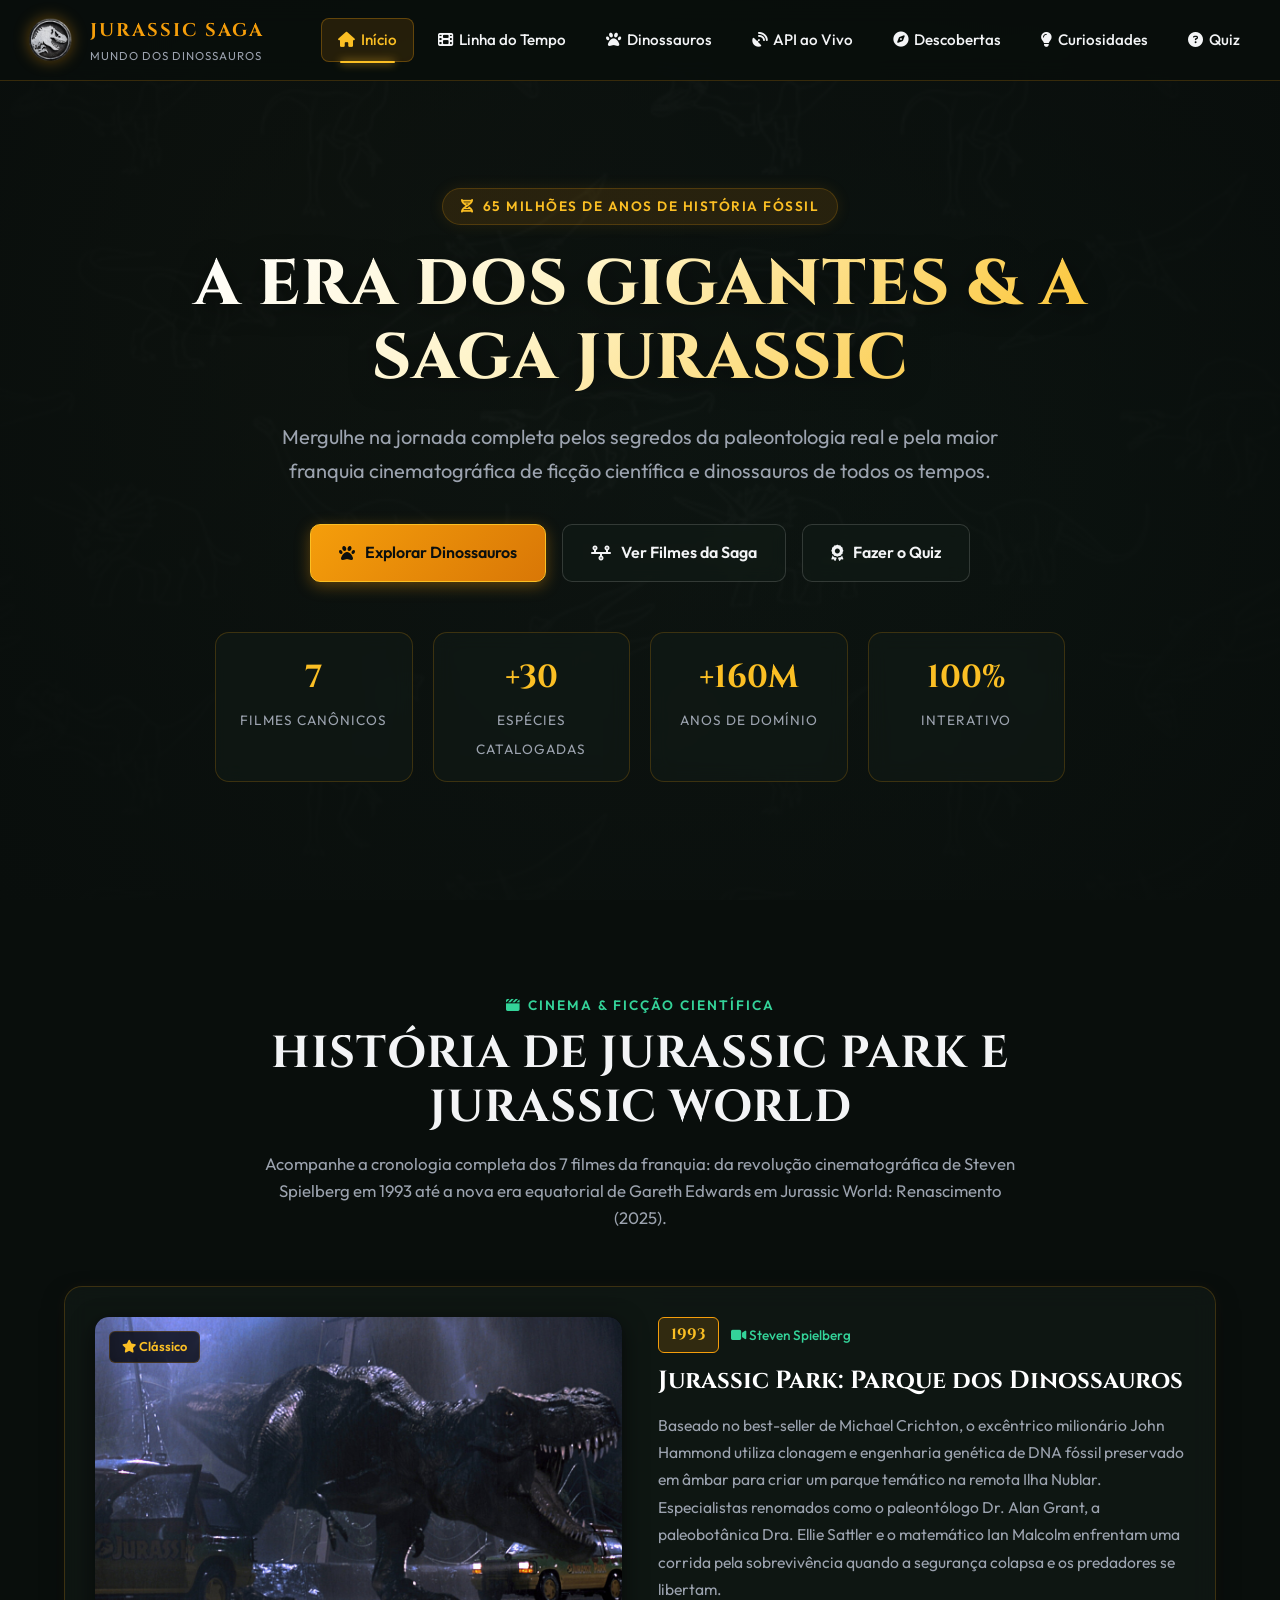
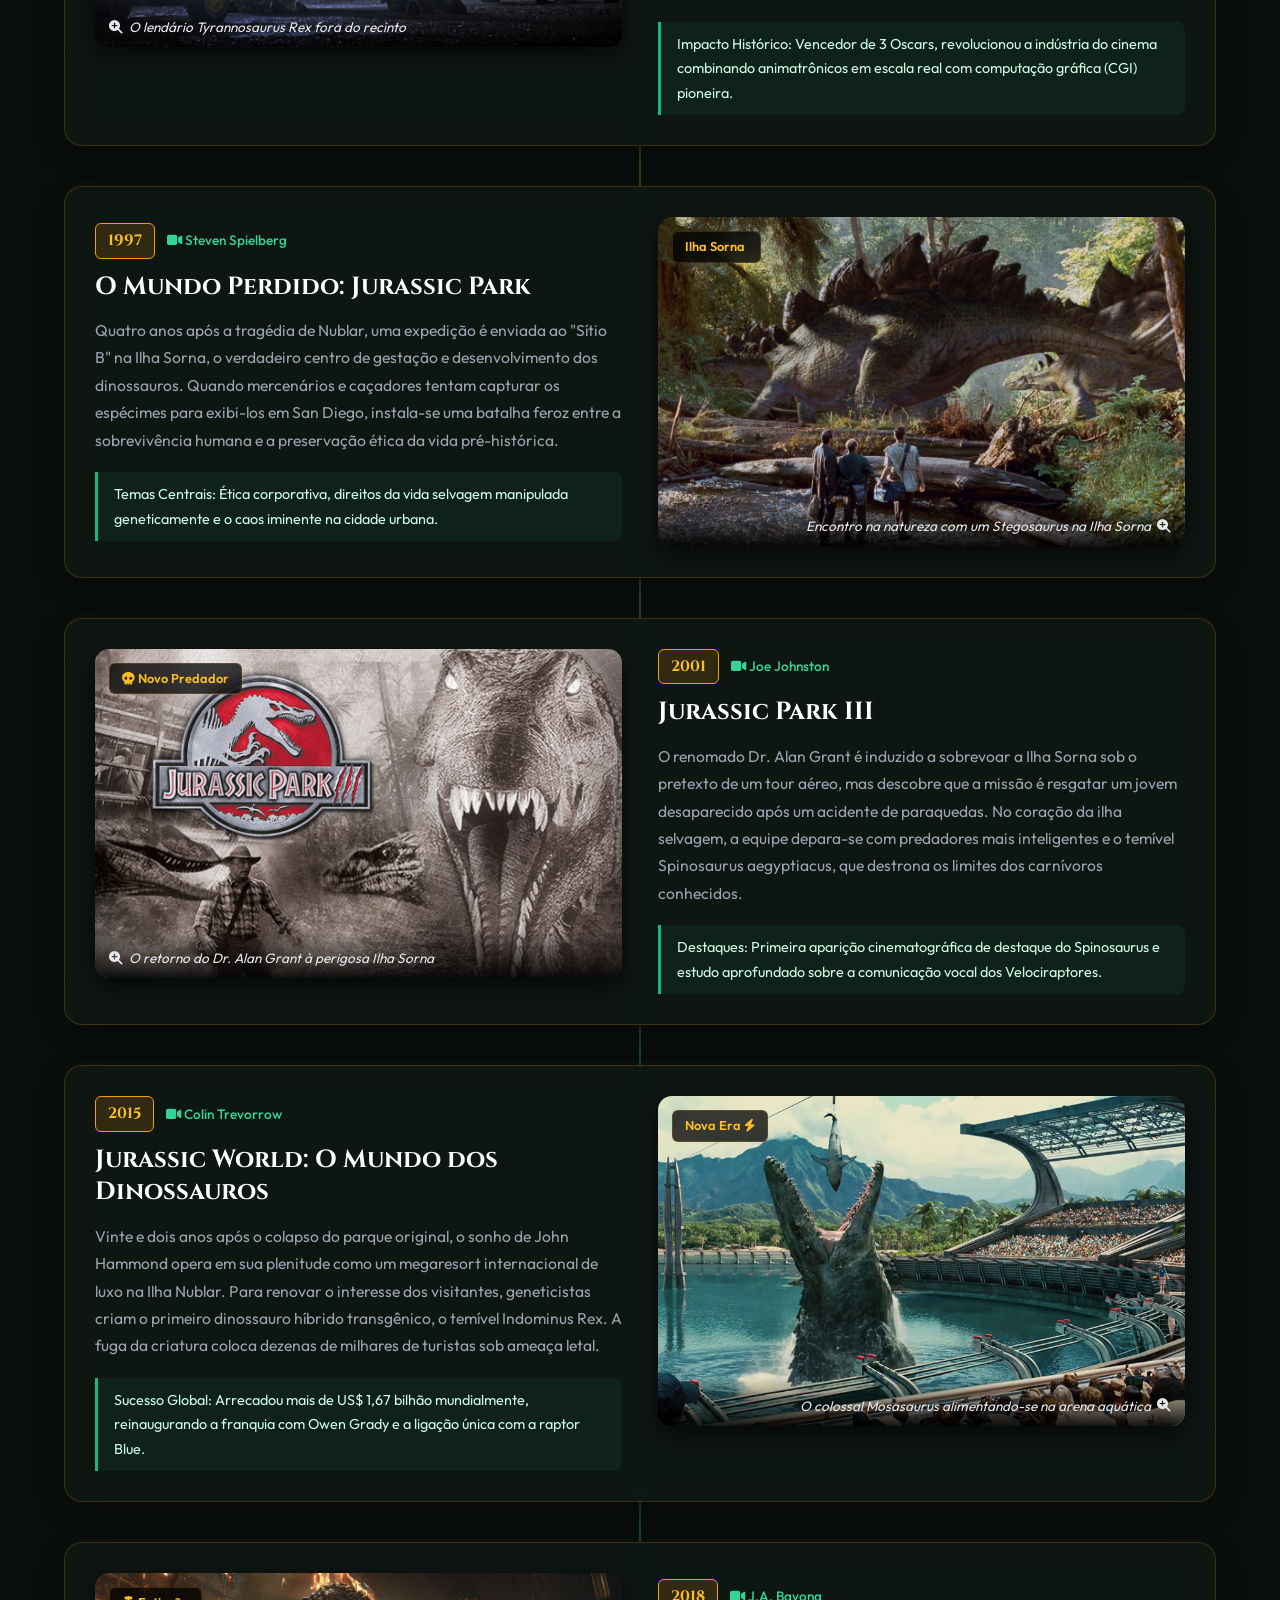
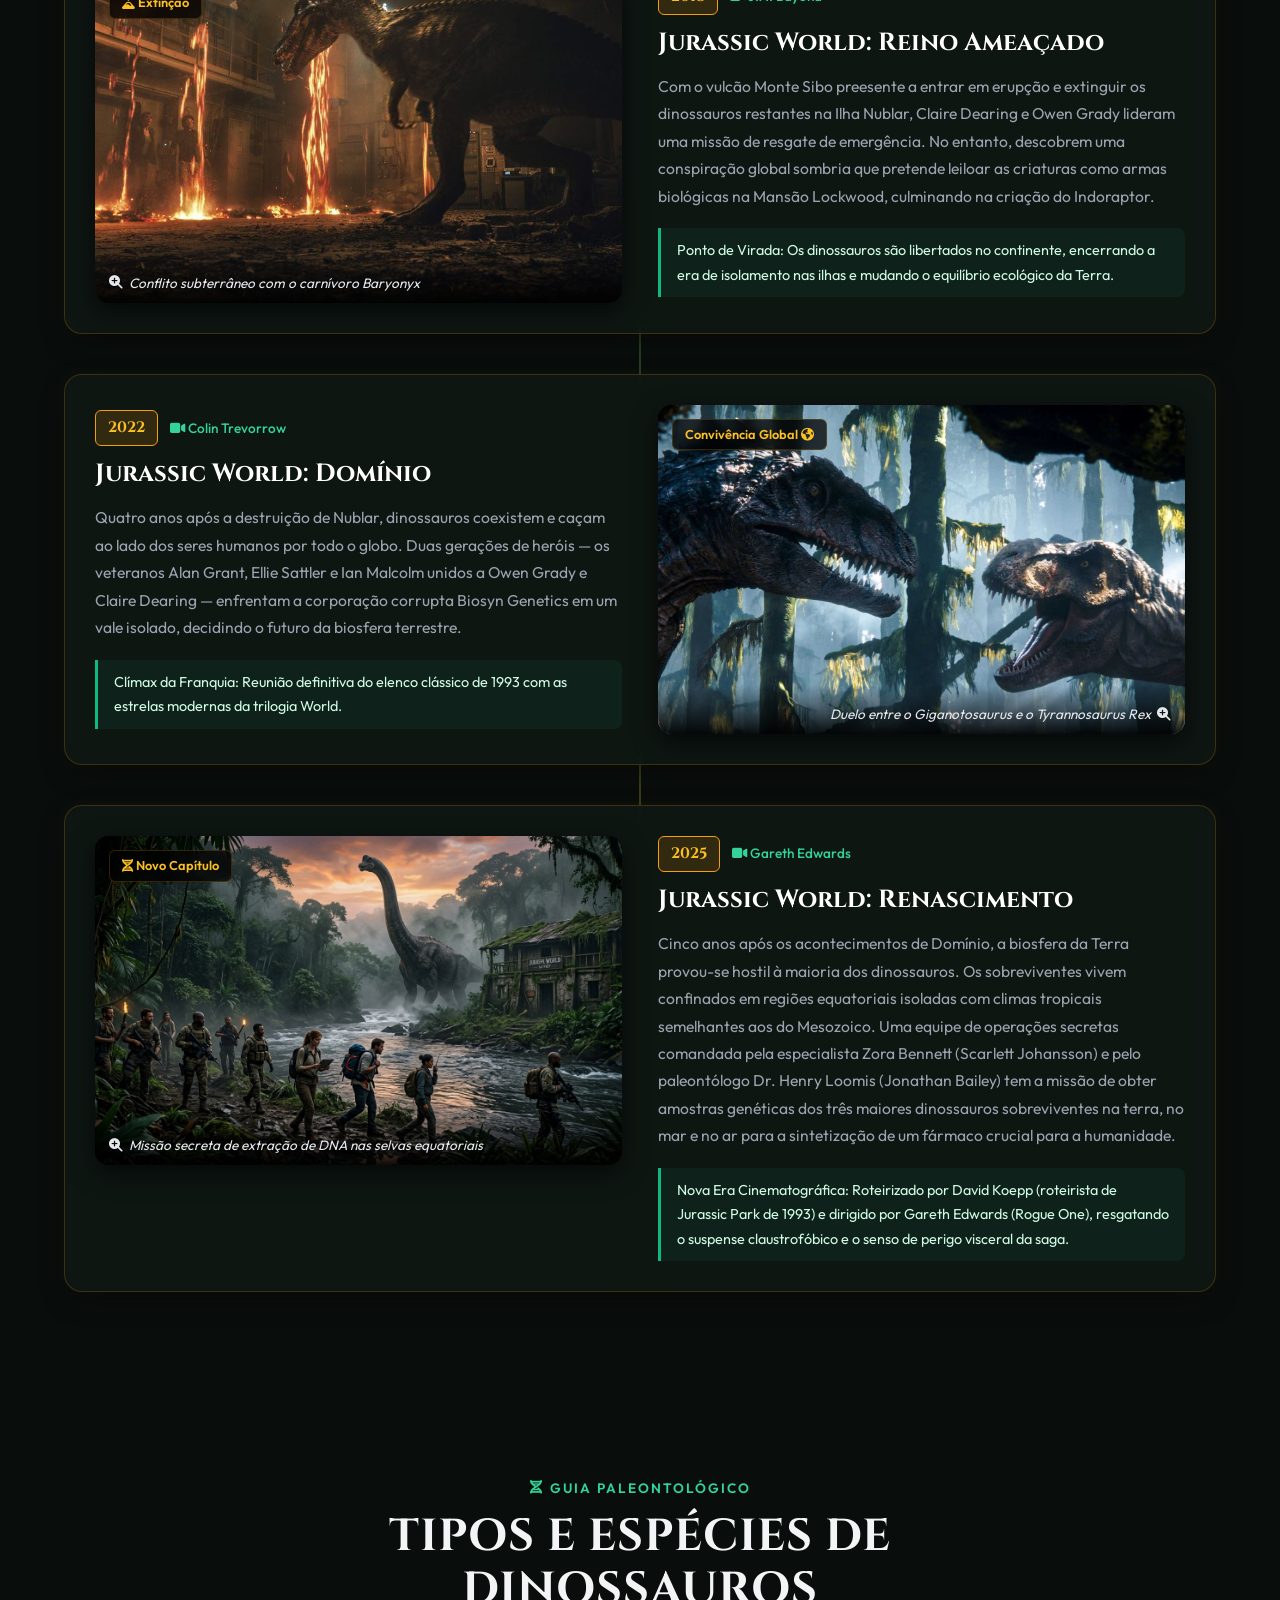
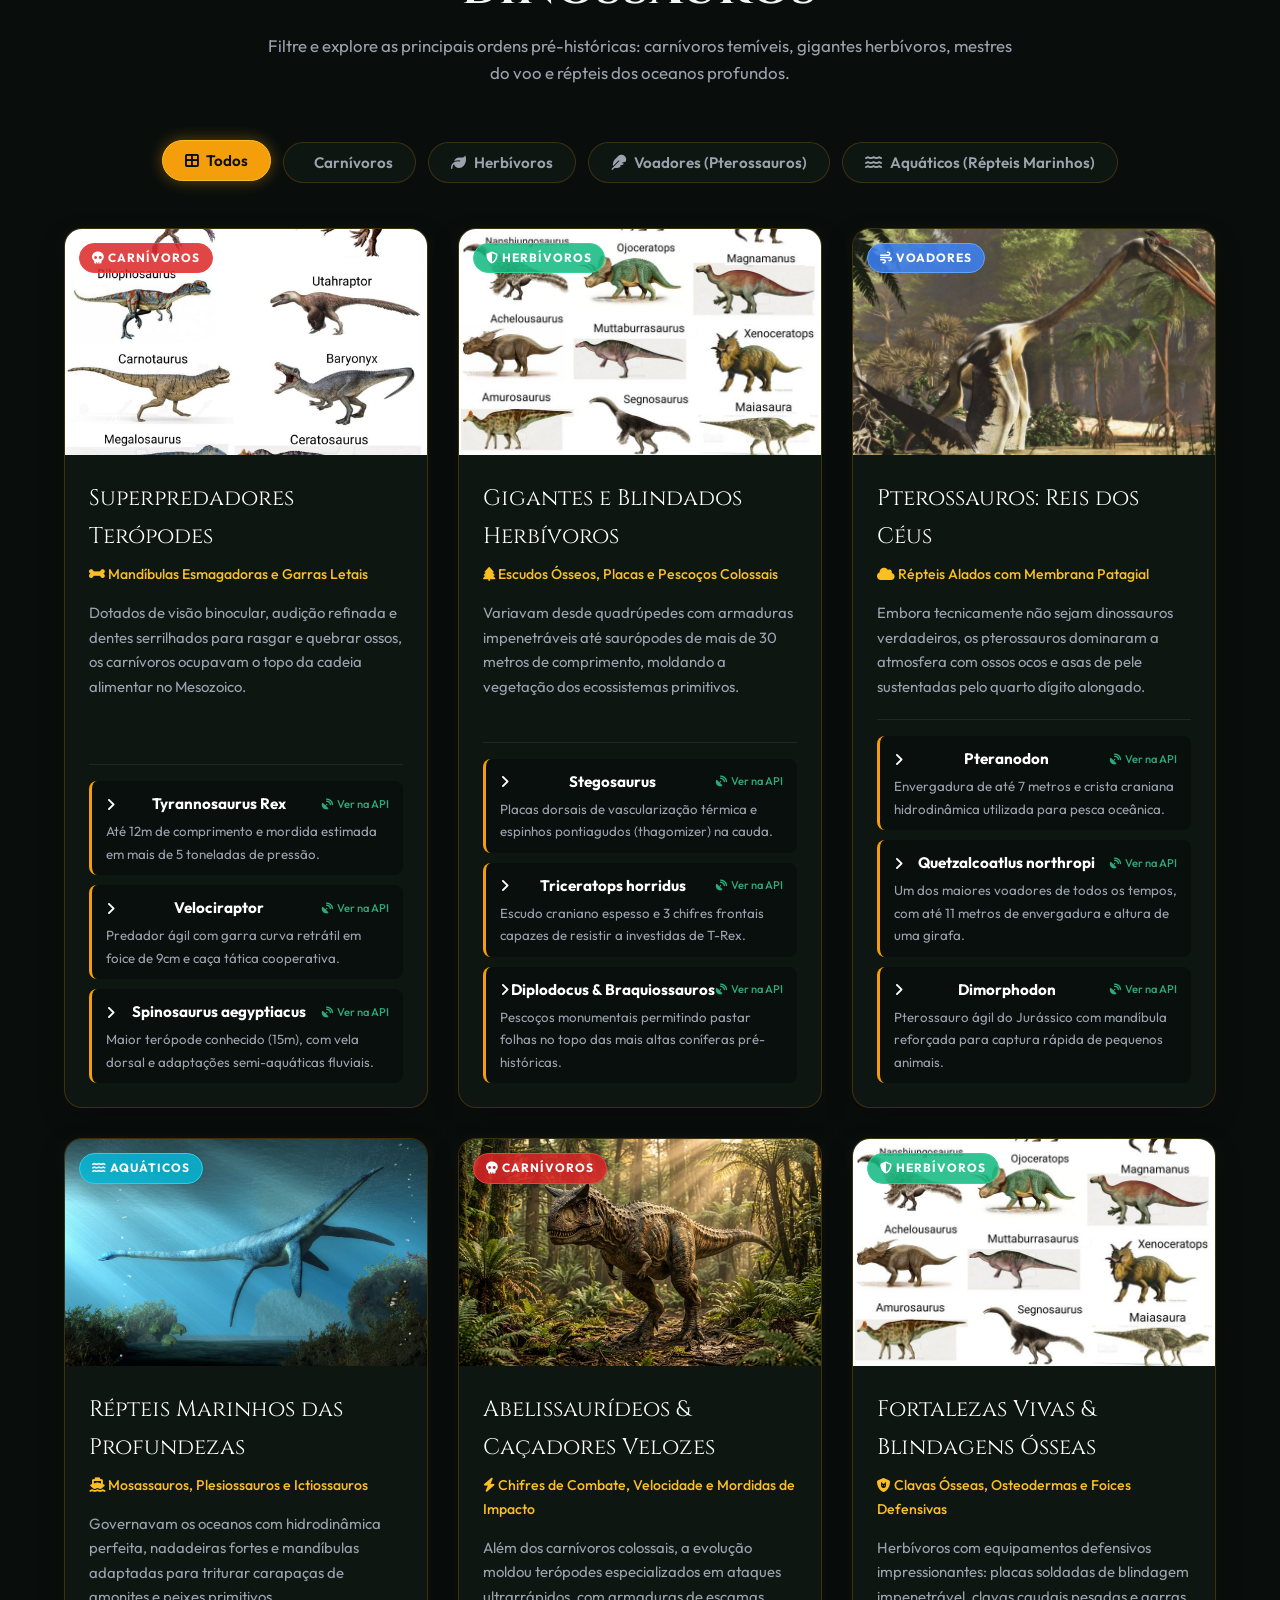
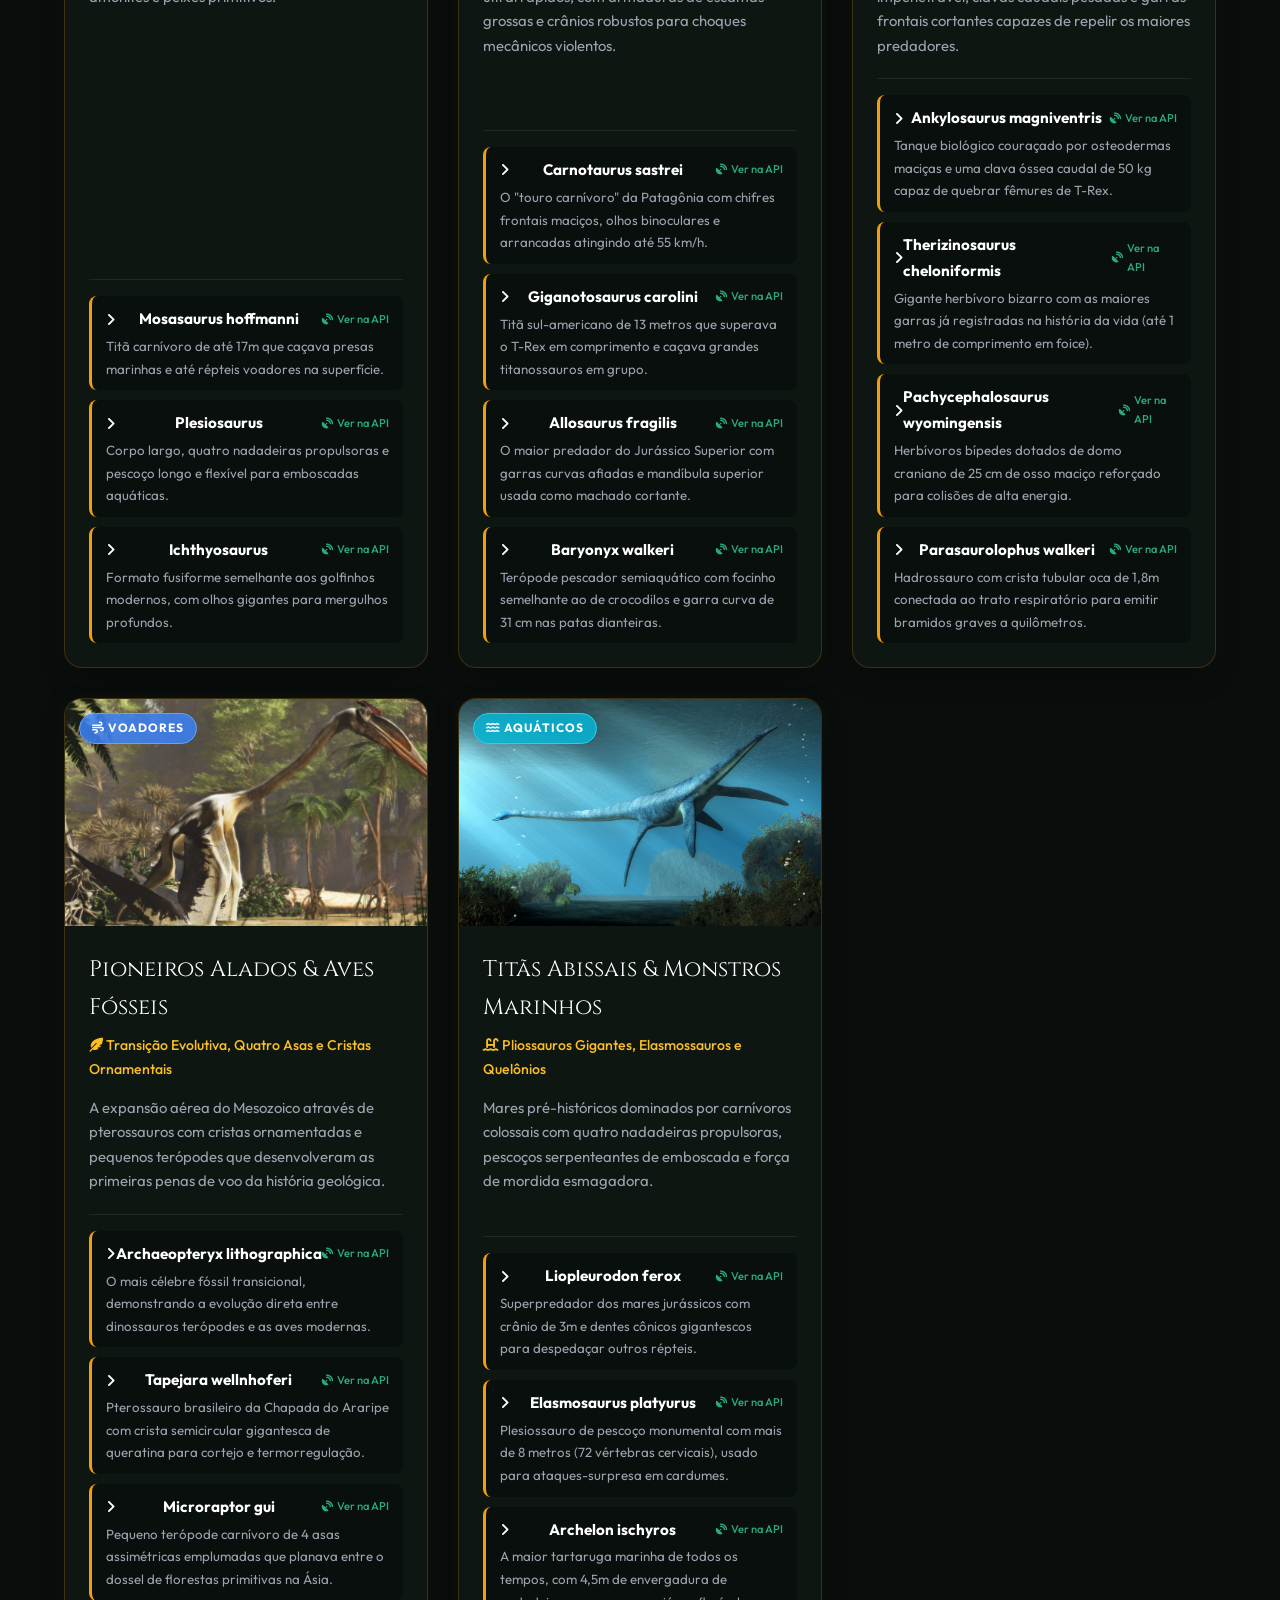
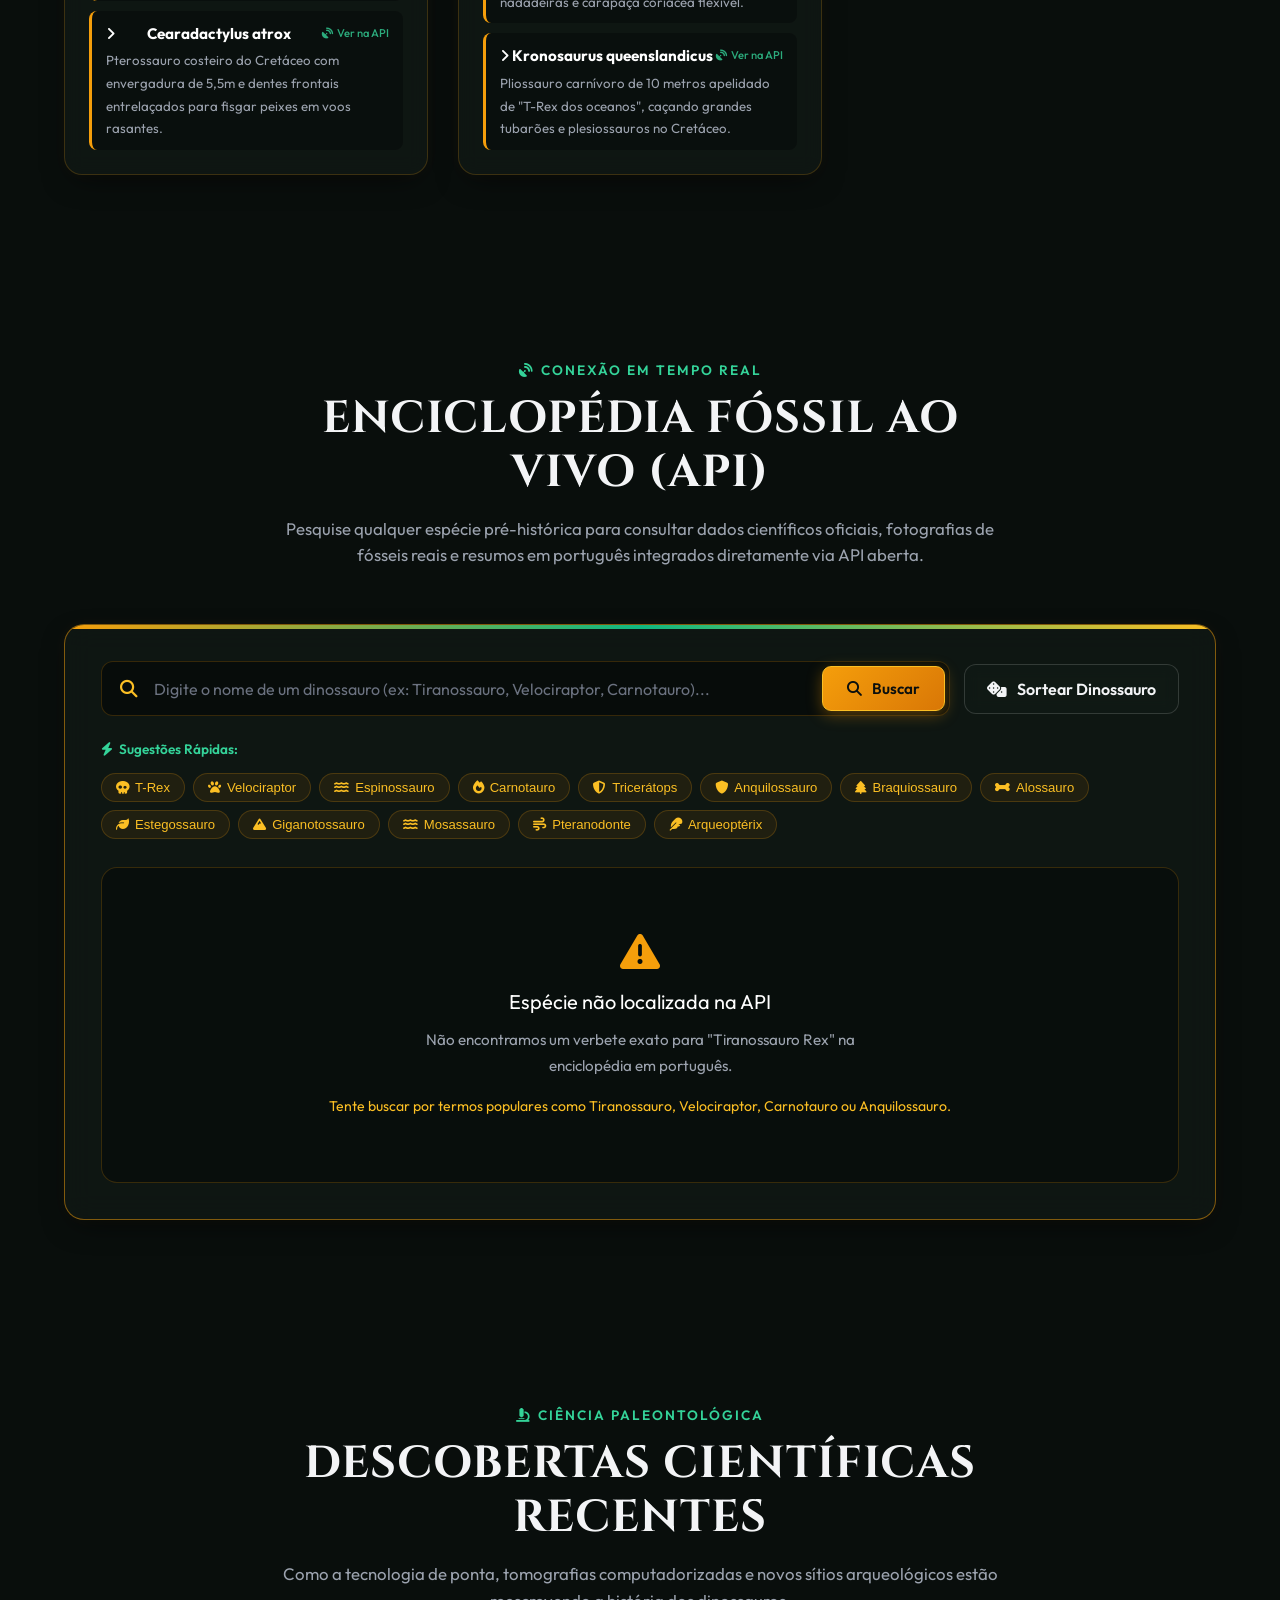
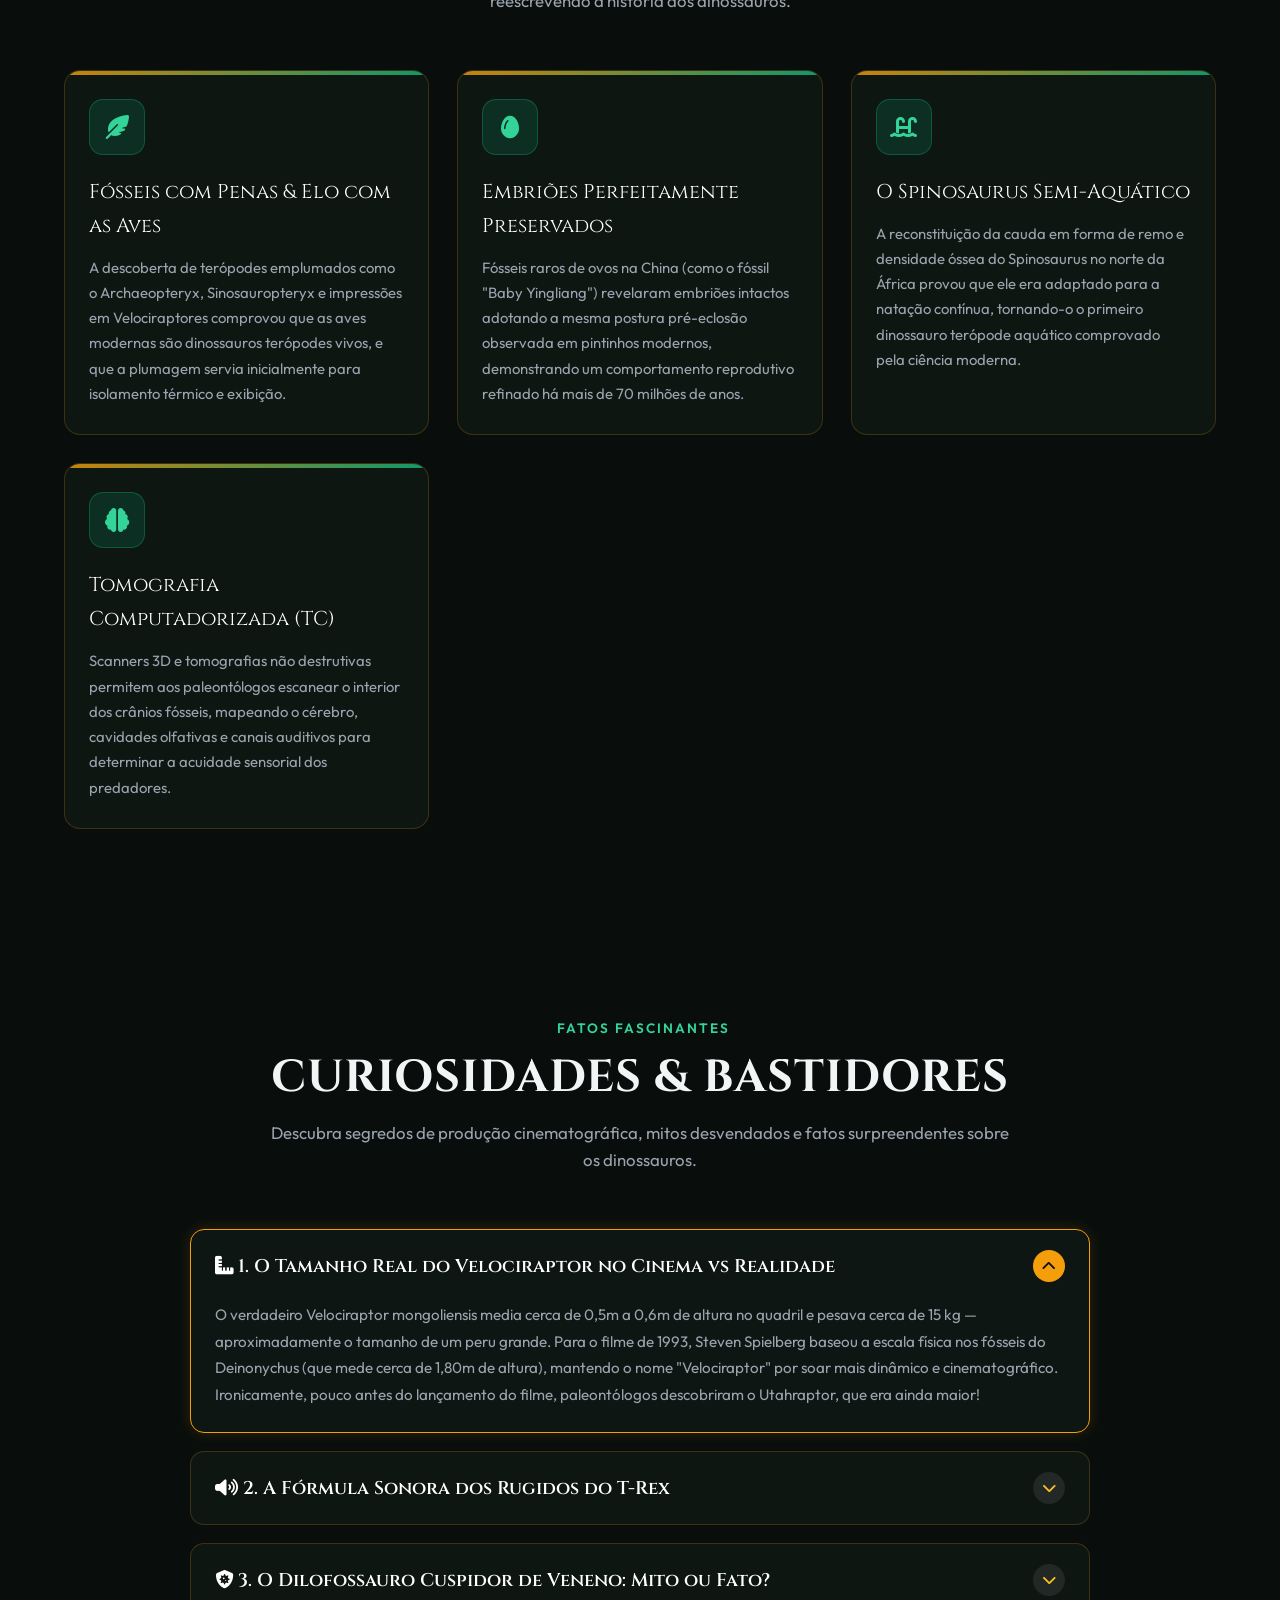
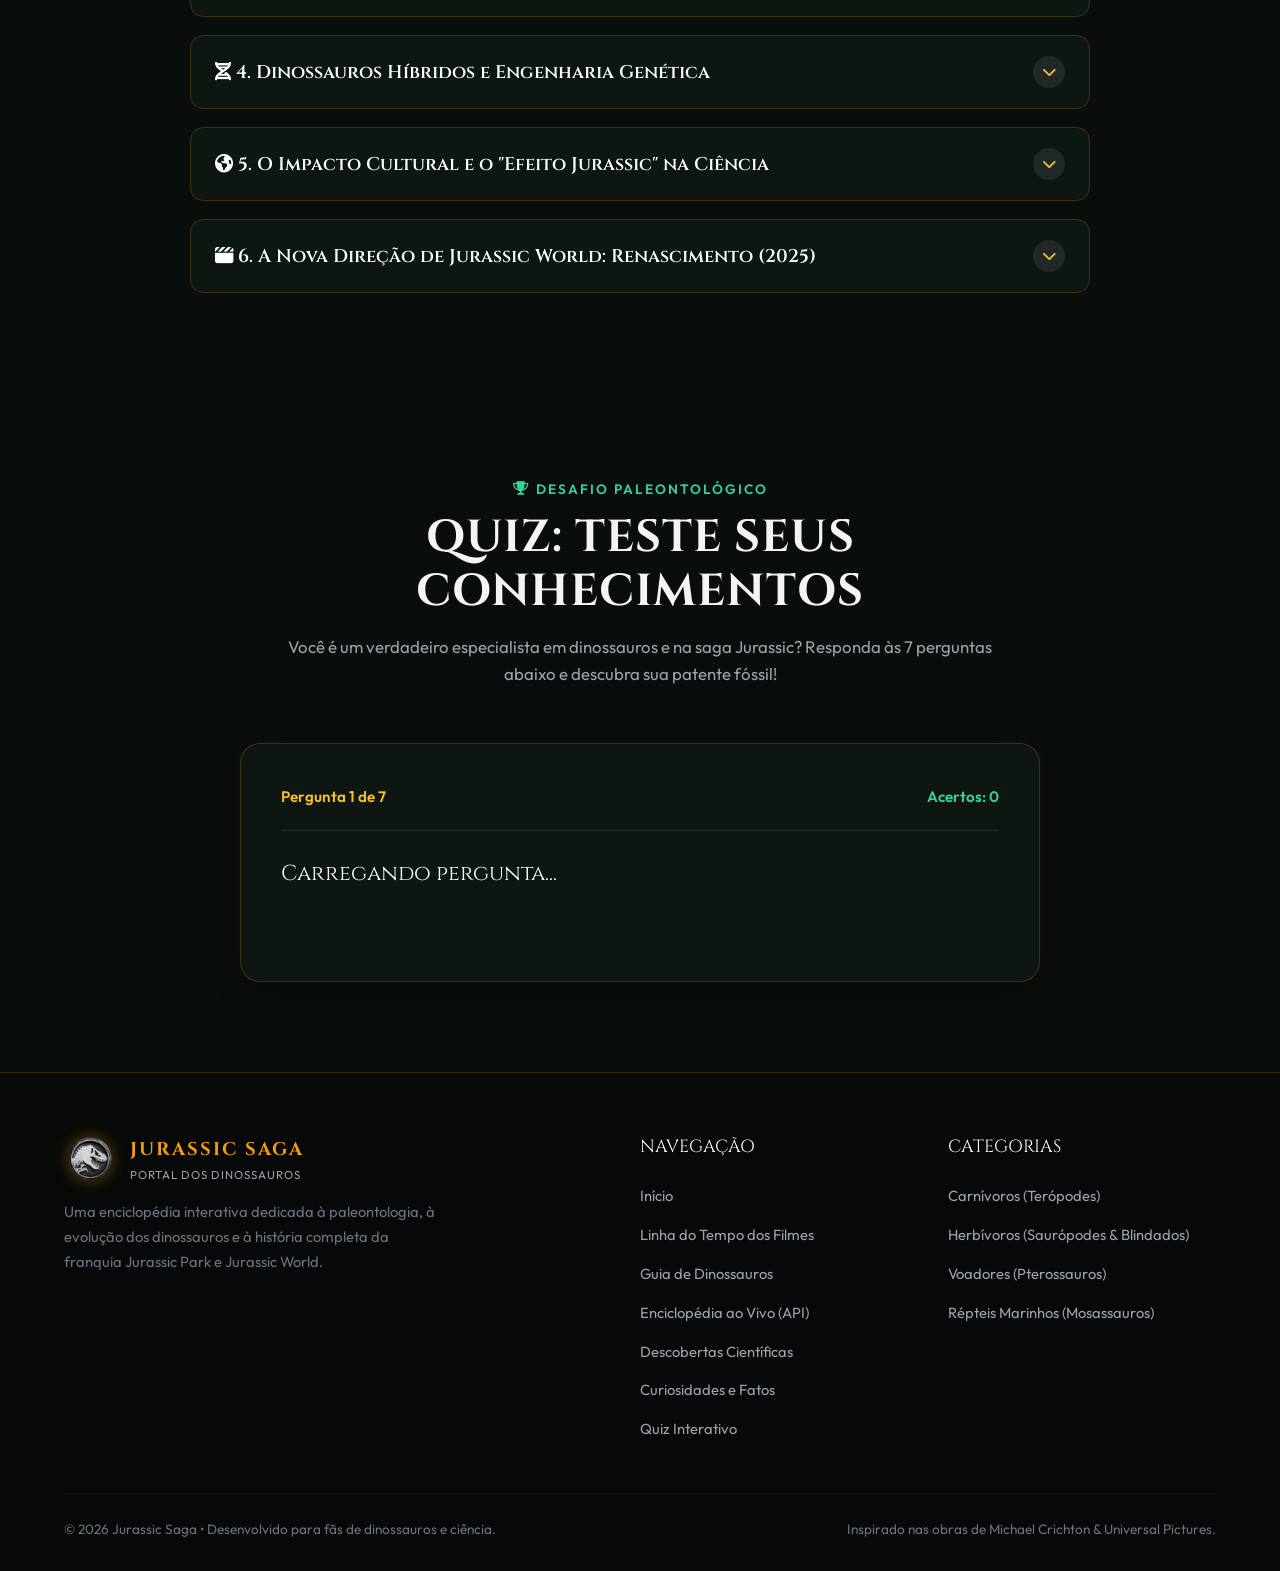
==== commit 424d6962: "aula" ====
--- a/index.html
+++ b/index.html
@@ -1,615 +1,932 @@
-<!DOCTYPE html>
-<html lang="pt-br">
-
-<head>
-    <meta charset="UTF-8">
-    <meta name="viewport" content="width=device-width, initial-scale=1.0">
-    <meta name="description" content="Explore o universo pré-histórico de Jurassic Park e Jurassic World: linha do tempo de todos os 6 filmes, guia completo de espécies de dinossauros carnívoros, herbívoros, voadores e aquáticos, descobertas recentes da paleontologia e quiz interativo.">
-    <title>Jurassic World & Dinossauros | O Portal Definitivo da Pré-História</title>
-
-    <!-- Favicon -->
-    <link rel="shortcut icon" href="img/Favicon.png" type="image/png">
-
-    <!-- Google Fonts -->
-    <link rel="preconnect" href="https://fonts.googleapis.com">
-    <link rel="preconnect" href="https://fonts.gstatic.com" crossorigin>
-    <link href="https://fonts.googleapis.com/css2?family=Cinzel:wght@600;700;800;900&family=Outfit:wght@300;400;500;600;700&family=Roboto+Slab:wght@400;600;700&display=swap" rel="stylesheet">
-
-    <!-- Font Awesome Icons -->
-    <link rel="stylesheet" href="https://cdnjs.cloudflare.com/ajax/libs/font-awesome/6.4.2/css/all.min.css">
-
-    <!-- Estilos CSS -->
-    <link rel="stylesheet" href="css/reset.css">
-    <link rel="stylesheet" href="css/estilo.css">
-</head>
-
-<body>
-    <!-- CABEÇALHO & NAVEGAÇÃO -->
-    <header class="cabecalho">
-        <div class="nav-container">
-            <a href="#inicio" class="logo" id="logoLink">
-                <img src="img/logo.png" alt="Logotipo Jurassic Park e World">
-                <div class="logo-text">
-                    <span class="logo-title">Jurassic Saga</span>
-                    <span class="logo-subtitle">Mundo dos Dinossauros</span>
-                </div>
-            </a>
-
-            <button class="menu-mobile-btn" id="mobileMenuBtn" aria-label="Abrir menu de navegação">
-                <i class="fa-solid fa-bars"></i>
-            </button>
-
-            <nav id="menu">
-                <ul>
-                    <li><a href="#inicio" class="active"><i class="fa-solid fa-house"></i> Início</a></li>
-                    <li><a href="#historia"><i class="fa-solid fa-film"></i> Linha do Tempo</a></li>
-                    <li><a href="#tipos"><i class="fa-solid fa-paw"></i> Dinossauros</a></li>
-                    <li><a href="#descobertas"><i class="fa-solid fa-compass"></i> Descobertas</a></li>
-                    <li><a href="#curiosidades"><i class="fa-solid fa-lightbulb"></i> Curiosidades</a></li>
-                    <li><a href="#quiz"><i class="fa-solid fa-circle-question"></i> Quiz</a></li>
-                </ul>
-            </nav>
-        </div>
-    </header>
-
-    <!-- HERO BANNER -->
-    <section class="hero" id="inicio">
-        <div class="hero-content">
-            <span class="hero-badge"><i class="fa-solid fa-dna"></i> 65 Milhões de Anos de História Fóssil</span>
-            <h1 class="hero-title">A Era dos Gigantes &amp; A Saga Jurassic</h1>
-            <p class="hero-description">
-                Mergulhe na jornada completa pelos segredos da paleontologia real e pela maior franquia cinematográfica de ficção científica e dinossauros de todos os tempos.
-            </p>
-            <div class="hero-actions">
-                <a href="#tipos" class="btn btn-primary"><i class="fa-solid fa-paw"></i> Explorar Dinossauros</a>
-                <a href="#historia" class="btn btn-outline"><i class="fa-solid fa-timeline"></i> Ver Filmes da Saga</a>
-                <a href="#quiz" class="btn btn-outline"><i class="fa-solid fa-award"></i> Fazer o Quiz</a>
-            </div>
-
-            <div class="hero-stats">
-                <div class="stat-card">
-                    <span class="stat-number">6</span>
-                    <span class="stat-label">Filmes Canônicos</span>
-                </div>
-                <div class="stat-card">
-                    <span class="stat-number">4</span>
-                    <span class="stat-label">Grandes Classes</span>
-                </div>
-                <div class="stat-card">
-                    <span class="stat-number">+160M</span>
-                    <span class="stat-label">Anos de Domínio</span>
-                </div>
-                <div class="stat-card">
-                    <span class="stat-number">100%</span>
-                    <span class="stat-label">Interativo</span>
-                </div>
-            </div>
-        </div>
-    </section>
-
-    <!-- CONTEÚDO PRINCIPAL -->
-    <main class="container">
-
-        <!-- SEÇÃO 1: LINHA DO TEMPO DOS FILMES -->
-        <section id="historia">
-            <div class="section-header">
-                <span class="section-tag"><i class="fa-solid fa-clapperboard"></i> Cinema &amp; Ficção Científica</span>
-                <h2 class="section-title">História de Jurassic Park e Jurassic World</h2>
-                <p class="section-subtitle">
-                    Acompanhe a cronologia completa da franquia iniciada em 1993 por Steven Spielberg, baseada na obra de Michael Crichton, até o épico desfecho de Jurassic World: Domínio em 2022.
-                </p>
-            </div>
-
-            <div class="timeline-grid">
-                <!-- Filme 1: 1993 -->
-                <article class="movie-card">
-                    <div class="movie-media" title="Clique para ampliar a cena de Jurassic Park (1993)">
-                        <span class="movie-media-badge"><i class="fa-solid fa-star"></i> Clássico</span>
-                        <img src="img/Jurassic park 1993.jpg" alt="T-Rex em fuga durante a tempestade no Jurassic Park clássico de 1993">
-                        <div class="movie-media-caption"><i class="fa-solid fa-magnifying-glass-plus"></i> O lendário Tyrannosaurus Rex fora do recinto</div>
-                    </div>
-                    <div class="movie-content">
-                        <div class="movie-header">
-                            <span class="movie-year">1993</span>
-                            <span class="movie-director"><i class="fa-solid fa-video"></i> Steven Spielberg</span>
-                        </div>
-                        <h3 class="movie-title">Jurassic Park: Parque dos Dinossauros</h3>
-                        <p class="movie-text">
-                            Baseado no best-seller de Michael Crichton, o excêntrico milionário John Hammond utiliza clonagem e engenharia genética de DNA fóssil preservado em âmbar para criar um parque temático na remota Ilha Nublar. Especialistas renomados como o paleontólogo Dr. Alan Grant, a paleobotânica Dra. Ellie Sattler e o matemático Ian Malcolm enfrentam uma corrida pela sobrevivência quando a segurança colapsa e os predadores se libertam.
-                        </p>
-                        <div class="movie-highlight">
-                            <strong>Impacto Histórico:</strong> Vencedor de 3 Oscars, revolucionou a indústria do cinema combinando animatrônicos em escala real com computação gráfica (CGI) pioneira.
-                        </div>
-                    </div>
-                </article>
-
-                <!-- Filme 2: 1997 -->
-                <article class="movie-card">
-                    <div class="movie-media" title="Clique para ampliar a cena de O Mundo Perdido (1997)">
-                        <span class="movie-media-badge"><i class="fa-solid fa-island-tropical"></i> Ilha Sorna</span>
-                        <img src="img/Jurassic-Park-O-Mundo-Perdido.jpg" alt="Pesquisadores e caçadores frente a frente com estegossauros na Ilha Sorna">
-                        <div class="movie-media-caption"><i class="fa-solid fa-magnifying-glass-plus"></i> Encontro na natureza com um Stegosaurus na Ilha Sorna</div>
-                    </div>
-                    <div class="movie-content">
-                        <div class="movie-header">
-                            <span class="movie-year">1997</span>
-                            <span class="movie-director"><i class="fa-solid fa-video"></i> Steven Spielberg</span>
-                        </div>
-                        <h3 class="movie-title">O Mundo Perdido: Jurassic Park</h3>
-                        <p class="movie-text">
-                            Quatro anos após a tragédia de Nublar, uma expedição é enviada ao "Sítio B" na Ilha Sorna, o verdadeiro centro de gestação e desenvolvimento dos dinossauros. Quando mercenários e caçadores tentam capturar os espécimes para exibi-los em San Diego, instala-se uma batalha feroz entre a sobrevivência humana e a preservação ética da vida pré-histórica.
-                        </p>
-                        <div class="movie-highlight">
-                            <strong>Temas Centrais:</strong> Ética corporativa, direitos da vida selvagem manipulada geneticamente e o caos iminente na cidade urbana.
-                        </div>
-                    </div>
-                </article>
-
-                <!-- Filme 3: 2001 -->
-                <article class="movie-card">
-                    <div class="movie-media" title="Clique para ampliar a cena de Jurassic Park III (2001)">
-                        <span class="movie-media-badge"><i class="fa-solid fa-skull"></i> Novo Predador</span>
-                        <img src="img/Jurassic park 2001.jpg" alt="Dr. Alan Grant guiando sobreviventes na Ilha Sorna">
-                        <div class="movie-media-caption"><i class="fa-solid fa-magnifying-glass-plus"></i> O retorno do Dr. Alan Grant à perigosa Ilha Sorna</div>
-                    </div>
-                    <div class="movie-content">
-                        <div class="movie-header">
-                            <span class="movie-year">2001</span>
-                            <span class="movie-director"><i class="fa-solid fa-video"></i> Joe Johnston</span>
-                        </div>
-                        <h3 class="movie-title">Jurassic Park III</h3>
-                        <p class="movie-text">
-                            O renomado Dr. Alan Grant é induzido a sobrevoar a Ilha Sorna sob o pretexto de um tour aéreo, mas descobre que a missão é resgatar um jovem desaparecido após um acidente de paraquedas. No coração da ilha selvagem, a equipe depara-se com predadores mais inteligentes e o temível Spinosaurus aegyptiacus, que destrona os limites dos carnívoros conhecidos.
-                        </p>
-                        <div class="movie-highlight">
-                            <strong>Destaques:</strong> Primeira aparição cinematográfica de destaque do Spinosaurus e estudo aprofundado sobre a comunicação vocal dos Velociraptores.
-                        </div>
-                    </div>
-                </article>
-
-                <!-- Filme 4: 2015 -->
-                <article class="movie-card">
-                    <div class="movie-media" title="Clique para ampliar a cena de Jurassic World (2015)">
-                        <span class="movie-media-badge"><i class="fa-solid fa-bolt"></i> Nova Era</span>
-                        <img src="img/Jurassic park 2015.jpg" alt="Alimentação do colossal Mosassauro diante do público do parque">
-                        <div class="movie-media-caption"><i class="fa-solid fa-magnifying-glass-plus"></i> O colossal Mosasaurus alimentando-se na arena aquática</div>
-                    </div>
-                    <div class="movie-content">
-                        <div class="movie-header">
-                            <span class="movie-year">2015</span>
-                            <span class="movie-director"><i class="fa-solid fa-video"></i> Colin Trevorrow</span>
-                        </div>
-                        <h3 class="movie-title">Jurassic World: O Mundo dos Dinossauros</h3>
-                        <p class="movie-text">
-                            Vinte e dois anos após o colapso do parque original, o sonho de John Hammond opera em sua plenitude como um megaresort internacional de luxo na Ilha Nublar. Para renovar o interesse dos visitantes, geneticistas criam o primeiro dinossauro híbrido transgênico, o temível <em>Indominus Rex</em>. A fuga da criatura coloca dezenas de milhares de turistas sob ameaça letal.
-                        </p>
-                        <div class="movie-highlight">
-                            <strong>Sucesso Global:</strong> Arrecadou mais de US$ 1,67 bilhão mundialmente, reinaugurando a franquia com Owen Grady e a ligação única com a raptor Blue.
-                        </div>
-                    </div>
-                </article>
-
-                <!-- Filme 5: 2018 -->
-                <article class="movie-card">
-                    <div class="movie-media" title="Clique para ampliar a cena de Reino Ameaçado (2018)">
-                        <span class="movie-media-badge"><i class="fa-solid fa-volcano"></i> Extinção</span>
-                        <img src="img/Juri dominion.jpg" alt="Baryonyx em ataque nos túneis subterrâneos da Ilha Nublar">
-                        <div class="movie-media-caption"><i class="fa-solid fa-magnifying-glass-plus"></i> Conflito subterrâneo com o carnívoro Baryonyx</div>
-                    </div>
-                    <div class="movie-content">
-                        <div class="movie-header">
-                            <span class="movie-year">2018</span>
-                            <span class="movie-director"><i class="fa-solid fa-video"></i> J.A. Bayona</span>
-                        </div>
-                        <h3 class="movie-title">Jurassic World: Reino Ameaçado</h3>
-                        <p class="movie-text">
-                            Com o vulcão Monte Sibo preesente a entrar em erupção e extinguir os dinossauros restantes na Ilha Nublar, Claire Dearing e Owen Grady lideram uma missão de resgate de emergência. No entanto, descobrem uma conspiração global sombria que pretende leiloar as criaturas como armas biológicas na Mansão Lockwood, culminando na criação do <em>Indoraptor</em>.
-                        </p>
-                        <div class="movie-highlight">
-                            <strong>Ponto de Virada:</strong> Os dinossauros são libertados no continente, encerrando a era de isolamento nas ilhas e mudando o equilíbrio ecológico da Terra.
-                        </div>
-                    </div>
-                </article>
-
-                <!-- Filme 6: 2022 -->
-                <article class="movie-card">
-                    <div class="movie-media" title="Clique para ampliar a cena de Jurassic World: Domínio (2022)">
-                        <span class="movie-media-badge"><i class="fa-solid fa-earth-americas"></i> Convivência Global</span>
-                        <img src="img/jurassic-world-dominion_.jpg" alt="Confronto épico entre o Giganotossauro e o Tyrannosaurus Rex">
-                        <div class="movie-media-caption"><i class="fa-solid fa-magnifying-glass-plus"></i> Duelo entre o Giganotosaurus e o Tyrannosaurus Rex</div>
-                    </div>
-                    <div class="movie-content">
-                        <div class="movie-header">
-                            <span class="movie-year">2022</span>
-                            <span class="movie-director"><i class="fa-solid fa-video"></i> Colin Trevorrow</span>
-                        </div>
-                        <h3 class="movie-title">Jurassic World: Domínio</h3>
-                        <p class="movie-text">
-                            Quatro anos após a destruição de Nublar, dinossauros coexistem e caçam ao lado dos seres humanos por todo o globo. Duas gerações de heróis — os veteranos Alan Grant, Ellie Sattler e Ian Malcolm unidos a Owen Grady e Claire Dearing — enfrentam a corporação corrupta Biosyn Genetics em um vale isolado, decidindo o futuro da biosfera terrestre.
-                        </p>
-                        <div class="movie-highlight">
-                            <strong>Clímax da Franquia:</strong> Reunião definitiva do elenco clássico de 1993 com as estrelas modernas da trilogia World.
-                        </div>
-                    </div>
-                </article>
-            </div>
-        </section>
-
-        <!-- SEÇÃO 2: GUIA DE DINOSSAUROS (TIPOS) -->
-        <section id="tipos">
-            <div class="section-header">
-                <span class="section-tag"><i class="fa-solid fa-dna"></i> Guia Paleontológico</span>
-                <h2 class="section-title">Tipos e Espécies de Dinossauros</h2>
-                <p class="section-subtitle">
-                    Filtre e explore as principais ordens pré-históricas: carnívoros temíveis, gigantes herbívoros, mestres do voo e répteis dos oceanos profundos.
-                </p>
-            </div>
-
-            <!-- Filtro de Categorias -->
-            <div class="filter-wrapper">
-                <button class="filter-btn active" data-filter="all"><i class="fa-solid fa-border-all"></i> Todos</button>
-                <button class="filter-btn" data-filter="carnivoro"><i class="fa-solid fa-meat"></i> Carnívoros</button>
-                <button class="filter-btn" data-filter="herbivoro"><i class="fa-solid fa-leaf"></i> Herbívoros</button>
-                <button class="filter-btn" data-filter="voador"><i class="fa-solid fa-feather"></i> Voadores (Pterossauros)</button>
-                <button class="filter-btn" data-filter="aquatico"><i class="fa-solid fa-water"></i> Aquáticos (Répteis Marinhos)</button>
-            </div>
-
-            <!-- Grid de Cards de Dinossauros -->
-            <div class="dino-grid">
-                <!-- Card 1: Carnívoros -->
-                <article class="dino-card" data-category="carnivoro">
-                    <div class="dino-media" title="Clique para ampliar a imagem de Carnívoros">
-                        <span class="dino-badge badge-carnivoro"><i class="fa-solid fa-skull"></i> Carnívoros</span>
-                        <img src="img/Carnivoros.jpg" alt="Dinossauros carnívoros predadores em ação">
-                    </div>
-                    <div class="dino-body">
-                        <h3 class="dino-card-title">Superpredadores Terópodes</h3>
-                        <span class="dino-subtitle"><i class="fa-solid fa-bone"></i> Mandíbulas Esmagadoras e Garras Letais</span>
-                        <p class="dino-desc">
-                            Dotados de visão binocular, audição refinada e dentes serrilhados para rasgar e quebrar ossos, os carnívoros ocupavam o topo da cadeia alimentar no Mesozoico.
-                        </p>
-                        <div class="dino-species-list">
-                            <div class="dino-species-item">
-                                <span class="species-name"><i class="fa-solid fa-angle-right"></i> Tyrannosaurus Rex</span>
-                                <span class="species-info">Até 12m de comprimento e mordida estimada em mais de 5 toneladas de pressão.</span>
-                            </div>
-                            <div class="dino-species-item">
-                                <span class="species-name"><i class="fa-solid fa-angle-right"></i> Velociraptor</span>
-                                <span class="species-info">Predador ágil com garra curva retrátil em foice de 9cm e caça tática cooperativa.</span>
-                            </div>
-                            <div class="dino-species-item">
-                                <span class="species-name"><i class="fa-solid fa-angle-right"></i> Spinosaurus aegyptiacus</span>
-                                <span class="species-info">Maior terópode conhecido (15m), com vela dorsal e adaptações semi-aquáticas fluviais.</span>
-                            </div>
-                        </div>
-                    </div>
-                </article>
-
-                <!-- Card 2: Herbívoros -->
-                <article class="dino-card" data-category="herbivoro">
-                    <div class="dino-media" title="Clique para ampliar a imagem de Herbívoros">
-                        <span class="dino-badge badge-herbivoro"><i class="fa-solid fa-shield-halved"></i> Herbívoros</span>
-                        <img src="img/Herbivaros.jpg" alt="Dinossauros herbívoros em manadas no vale">
-                    </div>
-                    <div class="dino-body">
-                        <h3 class="dino-card-title">Gigantes e Blindados Herbívoros</h3>
-                        <span class="dino-subtitle"><i class="fa-solid fa-tree"></i> Escudos Ósseos, Placas e Pescoços Colossais</span>
-                        <p class="dino-desc">
-                            Variavam desde quadrúpedes com armaduras impenetráveis até saurópodes de mais de 30 metros de comprimento, moldando a vegetação dos ecossistemas primitivos.
-                        </p>
-                        <div class="dino-species-list">
-                            <div class="dino-species-item">
-                                <span class="species-name"><i class="fa-solid fa-angle-right"></i> Stegosaurus</span>
-                                <span class="species-info">Placas dorsais de vascularização térmica e espinhos pontiagudos (thagomizer) na cauda.</span>
-                            </div>
-                            <div class="dino-species-item">
-                                <span class="species-name"><i class="fa-solid fa-angle-right"></i> Triceratops horridus</span>
-                                <span class="species-info">Escudo craniano espesso e 3 chifres frontais capazes de resistir a investidas de T-Rex.</span>
-                            </div>
-                            <div class="dino-species-item">
-                                <span class="species-name"><i class="fa-solid fa-angle-right"></i> Diplodocus &amp; Braquiossauros</span>
-                                <span class="species-info">Pescoços monumentais permitindo pastar folhas no topo das mais altas coníferas pré-históricas.</span>
-                            </div>
-                        </div>
-                    </div>
-                </article>
-
-                <!-- Card 3: Voadores -->
-                <article class="dino-card" data-category="voador">
-                    <div class="dino-media" title="Clique para ampliar a imagem de Voadores">
-                        <span class="dino-badge badge-voador"><i class="fa-solid fa-wind"></i> Voadores</span>
-                        <img src="img/Voadores.png" alt="Pterossauros sobrevoando as montanhas e penhascos">
-                    </div>
-                    <div class="dino-body">
-                        <h3 class="dino-card-title">Pterossauros: Reis dos Céus</h3>
-                        <span class="dino-subtitle"><i class="fa-solid fa-cloud"></i> Répteis Alados com Membrana Patagial</span>
-                        <p class="dino-desc">
-                            Embora tecnicamente não sejam dinossauros verdadeiros, os pterossauros dominaram a atmosfera com ossos ocos e asas de pele sustentadas pelo quarto dígito alongado.
-                        </p>
-                        <div class="dino-species-list">
-                            <div class="dino-species-item">
-                                <span class="species-name"><i class="fa-solid fa-angle-right"></i> Pteranodon</span>
-                                <span class="species-info">Envergadura de até 7 metros e crista craniana hidrodinâmica utilizada para pesca oceânica.</span>
-                            </div>
-                            <div class="dino-species-item">
-                                <span class="species-name"><i class="fa-solid fa-angle-right"></i> Quetzalcoatlus northropi</span>
-                                <span class="species-info">Um dos maiores voadores de todos os tempos, com até 11 metros de envergadura e altura de uma girafa.</span>
-                            </div>
-                            <div class="dino-species-item">
-                                <span class="species-name"><i class="fa-solid fa-angle-right"></i> Dimorphodon</span>
-                                <span class="species-info">Pterossauro ágil do Jurássico com mandíbula reforçada para captura rápida de pequenos animais.</span>
-                            </div>
-                        </div>
-                    </div>
-                </article>
-
-                <!-- Card 4: Aquáticos -->
-                <article class="dino-card" data-category="aquatico">
-                    <div class="dino-media" title="Clique para ampliar a imagem de Répteis Aquáticos">
-                        <span class="dino-badge badge-aquatico"><i class="fa-solid fa-water"></i> Aquáticos</span>
-                        <img src="img/Aquaticos.jpg" alt="Répteis marinhos colossais nos mares pré-históricos">
-                    </div>
-                    <div class="dino-body">
-                        <h3 class="dino-card-title">Répteis Marinhos das Profundezas</h3>
-                        <span class="dino-subtitle"><i class="fa-solid fa-ship"></i> Mosassauros, Plesiossauros e Ictiossauros</span>
-                        <p class="dino-desc">
-                            Governavam os oceanos com hidrodinâmica perfeita, nadadeiras fortes e mandíbulas adaptadas para triturar carapaças de amonites e peixes primitivos.
-                        </p>
-                        <div class="dino-species-list">
-                            <div class="dino-species-item">
-                                <span class="species-name"><i class="fa-solid fa-angle-right"></i> Mosasaurus hoffmanni</span>
-                                <span class="species-info">Titã carnívoro de até 17m que caçava presas marinhas e até répteis voadores na superfície.</span>
-                            </div>
-                            <div class="dino-species-item">
-                                <span class="species-name"><i class="fa-solid fa-angle-right"></i> Plesiosaurus</span>
-                                <span class="species-info">Corpo largo, quatro nadadeiras propulsoras e pescoço longo e flexível para emboscadas aquáticas.</span>
-                            </div>
-                            <div class="dino-species-item">
-                                <span class="species-name"><i class="fa-solid fa-angle-right"></i> Ichthyosaurus</span>
-                                <span class="species-info">Formato fusiforme semelhante aos golfinhos modernos, com olhos gigantes para mergulhos profundos.</span>
-                            </div>
-                        </div>
-                    </div>
-                </article>
-            </div>
-        </section>
-
-        <!-- SEÇÃO 3: DESCOBERTAS RECENTES -->
-        <section id="descobertas">
-            <div class="section-header">
-                <span class="section-tag"><i class="fa-solid fa-microscope"></i> Ciência Paleontológica</span>
-                <h2 class="section-title">Descobertas Científicas Recentes</h2>
-                <p class="section-subtitle">
-                    Como a tecnologia de ponta, tomografias computadorizadas e novos sítios arqueológicos estão reescrevendo a história dos dinossauros.
-                </p>
-            </div>
-
-            <div class="discoveries-grid">
-                <!-- Descoberta 1 -->
-                <div class="discovery-card">
-                    <div class="discovery-icon"><i class="fa-solid fa-feather-pointed"></i></div>
-                    <h3 class="discovery-title">Fósseis com Penas &amp; Elo com as Aves</h3>
-                    <p class="discovery-text">
-                        A descoberta de terópodes emplumados como o <em>Archaeopteryx</em>, <em>Sinosauropteryx</em> e impressões em Velociraptores comprovou que as aves modernas são dinossauros terópodes vivos, e que a plumagem servia inicialmente para isolamento térmico e exibição.
-                    </p>
-                </div>
-
-                <!-- Descoberta 2 -->
-                <div class="discovery-card">
-                    <div class="discovery-icon"><i class="fa-solid fa-egg"></i></div>
-                    <h3 class="discovery-title">Embriões Perfeitamente Preservados</h3>
-                    <p class="discovery-text">
-                        Fósseis raros de ovos na China (como o fóssil "Baby Yingliang") revelaram embriões intactos adotando a mesma postura pré-eclosão observada em pintinhos modernos, demonstrando um comportamento reprodutivo refinado há mais de 70 milhões de anos.
-                    </p>
-                </div>
-
-                <!-- Descoberta 3 -->
-                <div class="discovery-card">
-                    <div class="discovery-icon"><i class="fa-solid fa-water-ladder"></i></div>
-                    <h3 class="discovery-title">O Spinosaurus Semi-Aquático</h3>
-                    <p class="discovery-text">
-                        A reconstituição da cauda em forma de remo e densidade óssea do <em>Spinosaurus</em> no norte da África provou que ele era adaptado para a natação contínua, tornando-o o primeiro dinossauro terópode aquático comprovado pela ciência moderna.
-                    </p>
-                </div>
-
-                <!-- Descoberta 4 -->
-                <div class="discovery-card">
-                    <div class="discovery-icon"><i class="fa-solid fa-brain"></i></div>
-                    <h3 class="discovery-title">Tomografia Computadorizada (TC)</h3>
-                    <p class="discovery-text">
-                        Scanners 3D e tomografias não destrutivas permitem aos paleontólogos escanear o interior dos crânios fósseis, mapeando o cérebro, cavidades olfativas e canais auditivos para determinar a acuidade sensorial dos predadores.
-                    </p>
-                </div>
-            </div>
-        </section>
-
-        <!-- SEÇÃO 4: CURIOSIDADES -->
-        <section id="curiosidades">
-            <div class="section-header">
-                <span class="section-tag"><i class="fa-solid fa-sparkles"></i> Fatos Fascinantes</span>
-                <h2 class="section-title">Curiosidades &amp; Bastidores</h2>
-                <p class="section-subtitle">
-                    Descubra segredos de produção cinematográfica, mitos desvendados e fatos surpreendentes sobre os dinossauros.
-                </p>
-            </div>
-
-            <div class="curiosities-wrapper">
-                <!-- Item 1 -->
-                <div class="accordion-item active">
-                    <button class="accordion-header">
-                        <span><i class="fa-solid fa-ruler-combined"></i> 1. O Tamanho Real do Velociraptor no Cinema vs Realidade</span>
-                        <div class="accordion-icon"><i class="fa-solid fa-chevron-down"></i></div>
-                    </button>
-                    <div class="accordion-body">
-                        <p>
-                            O verdadeiro <em>Velociraptor mongoliensis</em> media cerca de 0,5m a 0,6m de altura no quadril e pesava cerca de 15 kg — aproximadamente o tamanho de um peru grande. Para o filme de 1993, Steven Spielberg baseou a escala física nos fósseis do <em>Deinonychus</em> (que mede cerca de 1,80m de altura), mantendo o nome "Velociraptor" por soar mais dinâmico e cinematográfico. Ironicamente, pouco antes do lançamento do filme, paleontólogos descobriram o <em>Utahraptor</em>, que era ainda maior!
-                        </p>
-                    </div>
-                </div>
-
-                <!-- Item 2 -->
-                <div class="accordion-item">
-                    <button class="accordion-header">
-                        <span><i class="fa-solid fa-volume-high"></i> 2. A Fórmula Sonora dos Rugidos do T-Rex</span>
-                        <div class="accordion-icon"><i class="fa-solid fa-chevron-down"></i></div>
-                    </button>
-                    <div class="accordion-body">
-                        <p>
-                            Como o som real dos dinossauros não fossiliza, o lendário sound designer Gary Rydstrom criou o rugido aterrorizante do T-Rex combinando elementos orgânicos: o choro desacelerado de um filhote de elefante, o rugido gutural de um tigre de bengala e o sibilar cavernoso de um jacaré da Flórida. Já os sons de respiração foram captados a partir do sopro de uma baleia.
-                        </p>
-                    </div>
-                </div>
-
-                <!-- Item 3 -->
-                <div class="accordion-item">
-                    <button class="accordion-header">
-                        <span><i class="fa-solid fa-shield-virus"></i> 3. O Dilofossauro Cuspidor de Veneno: Mito ou Fato?</span>
-                        <div class="accordion-icon"><i class="fa-solid fa-chevron-down"></i></div>
-                    </button>
-                    <div class="accordion-body">
-                        <p>
-                            No cinema, o <em>Dilophosaurus</em> é retratado como uma criatura de tamanho reduzido, dotada de uma gola expansível no pescoço e capacidade de cuspir veneno paralisante nos olhos das vítimas. Na realidade, o fóssil de Dilofossauro media mais de 6 metros de comprimento e não há nenhuma evidência fóssil de glândulas de veneno ou colar dérmico expansível — foi uma brilhante licença artística criada por Michael Crichton.
-                        </p>
-                    </div>
-                </div>
-
-                <!-- Item 4 -->
-                <div class="accordion-item">
-                    <button class="accordion-header">
-                        <span><i class="fa-solid fa-dna"></i> 4. Dinossauros Híbridos e Engenharia Genética</span>
-                        <div class="accordion-icon"><i class="fa-solid fa-chevron-down"></i></div>
-                    </button>
-                    <div class="accordion-body">
-                        <p>
-                            A era <em>Jurassic World</em> introduziu conceitos modernos de edição genética com CRISPR através do <em>Indominus Rex</em> e do <em>Indoraptor</em>. Eles possuíam sequências genéticas de T-Rex, Velociraptor, choco (camuflagem cromática), rã arborícola (bloqueio de assinatura térmica) e serpente (visão termográfica), levantando discussões científicas e éticas sobre os limites da bioengenharia sintética.
-                        </p>
-                    </div>
-                </div>
-
-                <!-- Item 5 -->
-                <div class="accordion-item">
-                    <button class="accordion-header">
-                        <span><i class="fa-solid fa-earth-americas"></i> 5. O Impacto Cultural e o "Efeito Jurassic" na Ciência</span>
-                        <div class="accordion-icon"><i class="fa-solid fa-chevron-down"></i></div>
-                    </button>
-                    <div class="accordion-body">
-                        <p>
-                            O lançamento do filme original em 1993 gerou um aumento mundial sem precedentes no financiamento de pesquisas paleontológicas e no ingresso de estudantes em cursos de Geologia e Biologia Evolutiva, fenômeno batizado no meio acadêmico como o "Efeito Jurassic Park".
-                        </p>
-                    </div>
-                </div>
-            </div>
-        </section>
-
-        <!-- SEÇÃO 5: QUIZ INTERATIVO -->
-        <section id="quiz">
-            <div class="section-header">
-                <span class="section-tag"><i class="fa-solid fa-trophy"></i> Desafio Paleontológico</span>
-                <h2 class="section-title">Quiz: Teste seus Conhecimentos</h2>
-                <p class="section-subtitle">
-                    Você é um verdadeiro especialista em dinossauros e na saga Jurassic? Responda às 5 perguntas abaixo e descubra sua patente fóssil!
-                </p>
-            </div>
-
-            <div class="quiz-box">
-                <div class="quiz-container" id="quizContent">
-                    <div class="quiz-header">
-                        <span class="quiz-progress-text" id="quizProgress">Pergunta 1 de 5</span>
-                        <span class="quiz-score-live" id="quizScoreLive">Acertos: 0</span>
-                    </div>
-
-                    <h3 class="quiz-question-title" id="quizQuestion">Carregando pergunta...</h3>
-
-                    <div class="quiz-options" id="quizOptions">
-                        <!-- Opções geradas dinamicamente via JS -->
-                    </div>
-
-                    <div class="quiz-feedback" id="quizFeedback"></div>
-
-                    <div class="quiz-footer">
-                        <button class="btn btn-primary" id="quizNextBtn" style="display:none;">
-                            Próxima Pergunta <i class="fa-solid fa-arrow-right"></i>
-                        </button>
-                    </div>
-                </div>
-
-                <!-- Tela de Resultado Final -->
-                <div class="quiz-result-view" id="quizResultView">
-                    <div class="result-badge" id="resultBadge">🏆🦖</div>
-                    <h3 class="result-title" id="resultTitle">Resultado Final</h3>
-                    <p class="result-score" id="resultScore">Você acertou 0 de 5 perguntas.</p>
-                    <button class="btn btn-primary" id="quizRestartBtn">
-                        <i class="fa-solid fa-rotate-right"></i> Jogar Novamente
-                    </button>
-                </div>
-            </div>
-        </section>
-
-    </main>
-
-    <!-- RODAPÉ -->
-    <footer class="rodape">
-        <div class="container">
-            <div class="footer-top">
-                <div class="footer-brand">
-                    <a href="#inicio" class="logo">
-                        <img src="img/logo.png" alt="Logo do rodapé">
-                        <div class="logo-text">
-                            <span class="logo-title">Jurassic Saga</span>
-                            <span class="logo-subtitle">Portal dos Dinossauros</span>
-                        </div>
-                    </a>
-                    <p>
-                        Uma enciclopédia interativa dedicada à paleontologia, à evolução dos dinossauros e à história completa da franquia Jurassic Park e Jurassic World.
-                    </p>
-                </div>
-
-                <div class="footer-col">
-                    <h4>Navegação</h4>
-                    <ul>
-                        <li><a href="#inicio">Início</a></li>
-                        <li><a href="#historia">Linha do Tempo dos Filmes</a></li>
-                        <li><a href="#tipos">Guia de Dinossauros</a></li>
-                        <li><a href="#descobertas">Descobertas Científicas</a></li>
-                        <li><a href="#curiosidades">Curiosidades e Fatos</a></li>
-                        <li><a href="#quiz">Quiz Interativo</a></li>
-                    </ul>
-                </div>
-
-                <div class="footer-col">
-                    <h4>Categorias</h4>
-                    <ul>
-                        <li><a href="#tipos">Carnívoros (Terópodes)</a></li>
-                        <li><a href="#tipos">Herbívoros (Saurópodes &amp; Blindados)</a></li>
-                        <li><a href="#tipos">Voadores (Pterossauros)</a></li>
-                        <li><a href="#tipos">Répteis Marinhos (Mosassauros)</a></li>
-                    </ul>
-                </div>
-            </div>
-
-            <div class="footer-bottom">
-                <p>&copy; 2026 Jurassic Saga &bull; Desenvolvido para fãs de dinossauros e ciência.</p>
-                <p>Inspirado nas obras de Michael Crichton &amp; Universal Pictures.</p>
-            </div>
-        </div>
-    </footer>
-
-    <!-- MODAL LIGHTBOX DE IMAGENS -->
-    <div class="lightbox-modal" id="lightboxModal" role="dialog" aria-modal="true">
-        <div class="lightbox-content">
-            <button class="lightbox-close" id="lightboxClose" aria-label="Fechar visualização">&times;</button>
-            <img src="" alt="Imagem ampliada" class="lightbox-img" id="lightboxImg">
-            <div class="lightbox-caption" id="lightboxCaption"></div>
-        </div>
-    </div>
-
-    <!-- BOTÃO FLUTUANTE VOLTAR AO TOPO -->
-    <button class="back-to-top" id="backToTop" aria-label="Voltar ao topo da página">
-        <i class="fa-solid fa-arrow-up"></i>
-    </button>
-
-    <!-- SCRIPTS JS -->
-    <script src="js/script.js"></script>
-</body>
-
+<!DOCTYPE html>
+<html lang="pt-br">
+
+<head>
+    <meta charset="UTF-8">
+    <meta name="viewport" content="width=device-width, initial-scale=1.0">
+    <meta name="description"
+        content="Explore o universo pré-histórico de Jurassic Park e Jurassic World: linha do tempo de todos os 6 filmes, guia completo de espécies de dinossauros carnívoros, herbívoros, voadores e aquáticos, descobertas recentes da paleontologia e quiz interativo.">
+    <title>Jurassic World & Dinossauros | O Portal Definitivo da Pré-História</title>
+
+    <!-- Favicon -->
+    <link rel="shortcut icon" href="img/Favicon.png" type="image/png">
+
+    <!-- Google Fonts -->
+    <link rel="preconnect" href="https://fonts.googleapis.com">
+    <link rel="preconnect" href="https://fonts.gstatic.com" crossorigin>
+    <link
+        href="https://fonts.googleapis.com/css2?family=Cinzel:wght@600;700;800;900&family=Outfit:wght@300;400;500;600;700&family=Roboto+Slab:wght@400;600;700&display=swap"
+        rel="stylesheet">
+
+    <!-- Font Awesome Icons -->
+    <link rel="stylesheet" href="https://cdnjs.cloudflare.com/ajax/libs/font-awesome/6.4.2/css/all.min.css">
+
+    <!-- Estilos CSS -->
+    <link rel="stylesheet" href="css/reset.css">
+    <link rel="stylesheet" href="css/estilo.css">
+</head>
+
+<body>
+    <!-- CABEÇALHO & NAVEGAÇÃO -->
+    <header class="cabecalho">
+        <div class="nav-container">
+            <a href="#inicio" class="logo" id="logoLink">
+                <img src="img/logo.png" alt="Logotipo Jurassic Park e World">
+                <div class="logo-text">
+                    <span class="logo-title">Jurassic Saga</span>
+                    <span class="logo-subtitle">Mundo dos Dinossauros</span>
+                </div>
+            </a>
+
+            <button class="menu-mobile-btn" id="mobileMenuBtn" aria-label="Abrir menu de navegação">
+                <i class="fa-solid fa-bars"></i>
+            </button>
+
+            <nav id="menu">
+                <ul>
+                    <li><a href="#inicio" class="active"><i class="fa-solid fa-house"></i> Início</a></li>
+                    <li><a href="#historia"><i class="fa-solid fa-film"></i> Linha do Tempo</a></li>
+                    <li><a href="#tipos"><i class="fa-solid fa-paw"></i> Dinossauros</a></li>
+                    <li><a href="#explorador-api"><i class="fa-solid fa-satellite-dish"></i> API ao Vivo</a></li>
+                    <li><a href="#descobertas"><i class="fa-solid fa-compass"></i> Descobertas</a></li>
+                    <li><a href="#curiosidades"><i class="fa-solid fa-lightbulb"></i> Curiosidades</a></li>
+                    <li><a href="#quiz"><i class="fa-solid fa-circle-question"></i> Quiz</a></li>
+                </ul>
+            </nav>
+        </div>
+    </header>
+
+    <!-- HERO BANNER -->
+    <section class="hero" id="inicio">
+        <div class="hero-content">
+            <span class="hero-badge"><i class="fa-solid fa-dna"></i> 65 Milhões de Anos de História Fóssil</span>
+            <h1 class="hero-title">A Era dos Gigantes &amp; A Saga Jurassic</h1>
+            <p class="hero-description">
+                Mergulhe na jornada completa pelos segredos da paleontologia real e pela maior franquia cinematográfica
+                de ficção científica e dinossauros de todos os tempos.
+            </p>
+            <div class="hero-actions">
+                <a href="#tipos" class="btn btn-primary"><i class="fa-solid fa-paw"></i> Explorar Dinossauros</a>
+                <a href="#historia" class="btn btn-outline"><i class="fa-solid fa-timeline"></i> Ver Filmes da Saga</a>
+                <a href="#quiz" class="btn btn-outline"><i class="fa-solid fa-award"></i> Fazer o Quiz</a>
+            </div>
+
+            <div class="hero-stats">
+                <div class="stat-card">
+                    <span class="stat-number">7</span>
+                    <span class="stat-label">Filmes Canônicos</span>
+                </div>
+                <div class="stat-card">
+                    <span class="stat-number">+30</span>
+                    <span class="stat-label">Espécies Catalogadas</span>
+                </div>
+                <div class="stat-card">
+                    <span class="stat-number">+160M</span>
+                    <span class="stat-label">Anos de Domínio</span>
+                </div>
+                <div class="stat-card">
+                    <span class="stat-number">100%</span>
+                    <span class="stat-label">Interativo</span>
+                </div>
+            </div>
+        </div>
+    </section>
+
+    <!-- CONTEÚDO PRINCIPAL -->
+    <main class="container">
+
+        <!-- SEÇÃO 1: LINHA DO TEMPO DOS FILMES -->
+        <section id="historia">
+            <div class="section-header">
+                <span class="section-tag"><i class="fa-solid fa-clapperboard"></i> Cinema &amp; Ficção Científica</span>
+                <h2 class="section-title">História de Jurassic Park e Jurassic World</h2>
+                <p class="section-subtitle">
+                    Acompanhe a cronologia completa dos 7 filmes da franquia: da revolução cinematográfica de Steven Spielberg em 1993 até a nova era equatorial de Gareth Edwards em Jurassic World: Renascimento (2025).
+                </p>
+            </div>
+
+            <div class="timeline-grid">
+                <!-- Filme 1: 1993 -->
+                <article class="movie-card">
+                    <div class="movie-media" title="Clique para ampliar a cena de Jurassic Park (1993)">
+                        <span class="movie-media-badge"><i class="fa-solid fa-star"></i> Clássico</span>
+                        <img src="img/Jurassic park 1993.jpg"
+                            alt="T-Rex em fuga durante a tempestade no Jurassic Park clássico de 1993">
+                        <div class="movie-media-caption"><i class="fa-solid fa-magnifying-glass-plus"></i> O lendário
+                            Tyrannosaurus Rex fora do recinto</div>
+                    </div>
+                    <div class="movie-content">
+                        <div class="movie-header">
+                            <span class="movie-year">1993</span>
+                            <span class="movie-director"><i class="fa-solid fa-video"></i> Steven Spielberg</span>
+                        </div>
+                        <h3 class="movie-title">Jurassic Park: Parque dos Dinossauros</h3>
+                        <p class="movie-text">
+                            Baseado no best-seller de Michael Crichton, o excêntrico milionário John Hammond utiliza
+                            clonagem e engenharia genética de DNA fóssil preservado em âmbar para criar um parque
+                            temático na remota Ilha Nublar. Especialistas renomados como o paleontólogo Dr. Alan Grant,
+                            a paleobotânica Dra. Ellie Sattler e o matemático Ian Malcolm enfrentam uma corrida pela
+                            sobrevivência quando a segurança colapsa e os predadores se libertam.
+                        </p>
+                        <div class="movie-highlight">
+                            <strong>Impacto Histórico:</strong> Vencedor de 3 Oscars, revolucionou a indústria do cinema
+                            combinando animatrônicos em escala real com computação gráfica (CGI) pioneira.
+                        </div>
+                    </div>
+                </article>
+
+                <!-- Filme 2: 1997 -->
+                <article class="movie-card">
+                    <div class="movie-media" title="Clique para ampliar a cena de O Mundo Perdido (1997)">
+                        <span class="movie-media-badge"><i class="fa-solid fa-island-tropical"></i> Ilha Sorna</span>
+                        <img src="img/Jurassic-Park-O-Mundo-Perdido.jpg"
+                            alt="Pesquisadores e caçadores frente a frente com estegossauros na Ilha Sorna">
+                        <div class="movie-media-caption"><i class="fa-solid fa-magnifying-glass-plus"></i> Encontro na
+                            natureza com um Stegosaurus na Ilha Sorna</div>
+                    </div>
+                    <div class="movie-content">
+                        <div class="movie-header">
+                            <span class="movie-year">1997</span>
+                            <span class="movie-director"><i class="fa-solid fa-video"></i> Steven Spielberg</span>
+                        </div>
+                        <h3 class="movie-title">O Mundo Perdido: Jurassic Park</h3>
+                        <p class="movie-text">
+                            Quatro anos após a tragédia de Nublar, uma expedição é enviada ao "Sítio B" na Ilha Sorna, o
+                            verdadeiro centro de gestação e desenvolvimento dos dinossauros. Quando mercenários e
+                            caçadores tentam capturar os espécimes para exibi-los em San Diego, instala-se uma batalha
+                            feroz entre a sobrevivência humana e a preservação ética da vida pré-histórica.
+                        </p>
+                        <div class="movie-highlight">
+                            <strong>Temas Centrais:</strong> Ética corporativa, direitos da vida selvagem manipulada
+                            geneticamente e o caos iminente na cidade urbana.
+                        </div>
+                    </div>
+                </article>
+
+                <!-- Filme 3: 2001 -->
+                <article class="movie-card">
+                    <div class="movie-media" title="Clique para ampliar a cena de Jurassic Park III (2001)">
+                        <span class="movie-media-badge"><i class="fa-solid fa-skull"></i> Novo Predador</span>
+                        <img src="img/Jurassic park 2001.jpg" alt="Dr. Alan Grant guiando sobreviventes na Ilha Sorna">
+                        <div class="movie-media-caption"><i class="fa-solid fa-magnifying-glass-plus"></i> O retorno do
+                            Dr. Alan Grant à perigosa Ilha Sorna</div>
+                    </div>
+                    <div class="movie-content">
+                        <div class="movie-header">
+                            <span class="movie-year">2001</span>
+                            <span class="movie-director"><i class="fa-solid fa-video"></i> Joe Johnston</span>
+                        </div>
+                        <h3 class="movie-title">Jurassic Park III</h3>
+                        <p class="movie-text">
+                            O renomado Dr. Alan Grant é induzido a sobrevoar a Ilha Sorna sob o pretexto de um tour
+                            aéreo, mas descobre que a missão é resgatar um jovem desaparecido após um acidente de
+                            paraquedas. No coração da ilha selvagem, a equipe depara-se com predadores mais inteligentes
+                            e o temível Spinosaurus aegyptiacus, que destrona os limites dos carnívoros conhecidos.
+                        </p>
+                        <div class="movie-highlight">
+                            <strong>Destaques:</strong> Primeira aparição cinematográfica de destaque do Spinosaurus e
+                            estudo aprofundado sobre a comunicação vocal dos Velociraptores.
+                        </div>
+                    </div>
+                </article>
+
+                <!-- Filme 4: 2015 -->
+                <article class="movie-card">
+                    <div class="movie-media" title="Clique para ampliar a cena de Jurassic World (2015)">
+                        <span class="movie-media-badge"><i class="fa-solid fa-bolt"></i> Nova Era</span>
+                        <img src="img/Jurassic park 2015.jpg"
+                            alt="Alimentação do colossal Mosassauro diante do público do parque">
+                        <div class="movie-media-caption"><i class="fa-solid fa-magnifying-glass-plus"></i> O colossal
+                            Mosasaurus alimentando-se na arena aquática</div>
+                    </div>
+                    <div class="movie-content">
+                        <div class="movie-header">
+                            <span class="movie-year">2015</span>
+                            <span class="movie-director"><i class="fa-solid fa-video"></i> Colin Trevorrow</span>
+                        </div>
+                        <h3 class="movie-title">Jurassic World: O Mundo dos Dinossauros</h3>
+                        <p class="movie-text">
+                            Vinte e dois anos após o colapso do parque original, o sonho de John Hammond opera em sua
+                            plenitude como um megaresort internacional de luxo na Ilha Nublar. Para renovar o interesse
+                            dos visitantes, geneticistas criam o primeiro dinossauro híbrido transgênico, o temível
+                            <em>Indominus Rex</em>. A fuga da criatura coloca dezenas de milhares de turistas sob ameaça
+                            letal.
+                        </p>
+                        <div class="movie-highlight">
+                            <strong>Sucesso Global:</strong> Arrecadou mais de US$ 1,67 bilhão mundialmente,
+                            reinaugurando a franquia com Owen Grady e a ligação única com a raptor Blue.
+                        </div>
+                    </div>
+                </article>
+
+                <!-- Filme 5: 2018 -->
+                <article class="movie-card">
+                    <div class="movie-media" title="Clique para ampliar a cena de Reino Ameaçado (2018)">
+                        <span class="movie-media-badge"><i class="fa-solid fa-volcano"></i> Extinção</span>
+                        <img src="img/Juri dominion.jpg"
+                            alt="Baryonyx em ataque nos túneis subterrâneos da Ilha Nublar">
+                        <div class="movie-media-caption"><i class="fa-solid fa-magnifying-glass-plus"></i> Conflito
+                            subterrâneo com o carnívoro Baryonyx</div>
+                    </div>
+                    <div class="movie-content">
+                        <div class="movie-header">
+                            <span class="movie-year">2018</span>
+                            <span class="movie-director"><i class="fa-solid fa-video"></i> J.A. Bayona</span>
+                        </div>
+                        <h3 class="movie-title">Jurassic World: Reino Ameaçado</h3>
+                        <p class="movie-text">
+                            Com o vulcão Monte Sibo preesente a entrar em erupção e extinguir os dinossauros restantes
+                            na Ilha Nublar, Claire Dearing e Owen Grady lideram uma missão de resgate de emergência. No
+                            entanto, descobrem uma conspiração global sombria que pretende leiloar as criaturas como
+                            armas biológicas na Mansão Lockwood, culminando na criação do <em>Indoraptor</em>.
+                        </p>
+                        <div class="movie-highlight">
+                            <strong>Ponto de Virada:</strong> Os dinossauros são libertados no continente, encerrando a
+                            era de isolamento nas ilhas e mudando o equilíbrio ecológico da Terra.
+                        </div>
+                    </div>
+                </article>
+
+                <!-- Filme 6: 2022 -->
+                <article class="movie-card">
+                    <div class="movie-media" title="Clique para ampliar a cena de Jurassic World: Domínio (2022)">
+                        <span class="movie-media-badge"><i class="fa-solid fa-earth-americas"></i> Convivência
+                            Global</span>
+                        <img src="img/jurassic-world-dominion_.jpg"
+                            alt="Confronto épico entre o Giganotossauro e o Tyrannosaurus Rex">
+                        <div class="movie-media-caption"><i class="fa-solid fa-magnifying-glass-plus"></i> Duelo entre o
+                            Giganotosaurus e o Tyrannosaurus Rex</div>
+                    </div>
+                    <div class="movie-content">
+                        <div class="movie-header">
+                            <span class="movie-year">2022</span>
+                            <span class="movie-director"><i class="fa-solid fa-video"></i> Colin Trevorrow</span>
+                        </div>
+                        <h3 class="movie-title">Jurassic World: Domínio</h3>
+                        <p class="movie-text">
+                            Quatro anos após a destruição de Nublar, dinossauros coexistem e caçam ao lado dos seres
+                            humanos por todo o globo. Duas gerações de heróis — os veteranos Alan Grant, Ellie Sattler e
+                            Ian Malcolm unidos a Owen Grady e Claire Dearing — enfrentam a corporação corrupta Biosyn
+                            Genetics em um vale isolado, decidindo o futuro da biosfera terrestre.
+                        </p>
+                        <div class="movie-highlight">
+                            <strong>Clímax da Franquia:</strong> Reunião definitiva do elenco clássico de 1993 com as
+                            estrelas modernas da trilogia World.
+                        </div>
+                    </div>
+                </article>
+
+                <!-- Filme 7: 2025 -->
+                <article class="movie-card">
+                    <div class="movie-media" title="Clique para ampliar a cena de Jurassic World: Renascimento (2025)">
+                        <span class="movie-media-badge"><i class="fa-solid fa-dna"></i> Novo Capítulo</span>
+                        <img src="img/jurassic_world_rebirth.jpg"
+                            alt="Expedição científica em ambientes equatoriais isolados em Jurassic World: Renascimento (2025)">
+                        <div class="movie-media-caption"><i class="fa-solid fa-magnifying-glass-plus"></i> Missão secreta de extração de DNA nas selvas equatoriais</div>
+                    </div>
+                    <div class="movie-content">
+                        <div class="movie-header">
+                            <span class="movie-year">2025</span>
+                            <span class="movie-director"><i class="fa-solid fa-video"></i> Gareth Edwards</span>
+                        </div>
+                        <h3 class="movie-title">Jurassic World: Renascimento</h3>
+                        <p class="movie-text">
+                            Cinco anos após os acontecimentos de <em>Domínio</em>, a biosfera da Terra provou-se hostil à maioria dos dinossauros. Os sobreviventes vivem confinados em regiões equatoriais isoladas com climas tropicais semelhantes aos do Mesozoico. Uma equipe de operações secretas comandada pela especialista Zora Bennett (Scarlett Johansson) e pelo paleontólogo Dr. Henry Loomis (Jonathan Bailey) tem a missão de obter amostras genéticas dos três maiores dinossauros sobreviventes na terra, no mar e no ar para a sintetização de um fármaco crucial para a humanidade.
+                        </p>
+                        <div class="movie-highlight">
+                            <strong>Nova Era Cinematográfica:</strong> Roteirizado por David Koepp (roteirista de <em>Jurassic Park</em> de 1993) e dirigido por Gareth Edwards (<em>Rogue One</em>), resgatando o suspense claustrofóbico e o senso de perigo visceral da saga.
+                        </div>
+                    </div>
+                </article>
+            </div>
+        </section>
+
+        <!-- SEÇÃO 2: GUIA DE DINOSSAUROS (TIPOS) -->
+        <section id="tipos">
+            <div class="section-header">
+                <span class="section-tag"><i class="fa-solid fa-dna"></i> Guia Paleontológico</span>
+                <h2 class="section-title">Tipos e Espécies de Dinossauros</h2>
+                <p class="section-subtitle">
+                    Filtre e explore as principais ordens pré-históricas: carnívoros temíveis, gigantes herbívoros,
+                    mestres do voo e répteis dos oceanos profundos.
+                </p>
+            </div>
+
+            <!-- Filtro de Categorias -->
+            <div class="filter-wrapper">
+                <button class="filter-btn active" data-filter="all"><i class="fa-solid fa-border-all"></i>
+                    Todos</button>
+                <button class="filter-btn" data-filter="carnivoro"><i class="fa-solid fa-meat"></i> Carnívoros</button>
+                <button class="filter-btn" data-filter="herbivoro"><i class="fa-solid fa-leaf"></i> Herbívoros</button>
+                <button class="filter-btn" data-filter="voador"><i class="fa-solid fa-feather"></i> Voadores
+                    (Pterossauros)</button>
+                <button class="filter-btn" data-filter="aquatico"><i class="fa-solid fa-water"></i> Aquáticos (Répteis
+                    Marinhos)</button>
+            </div>
+
+            <!-- Grid de Cards de Dinossauros -->
+            <div class="dino-grid">
+                <!-- Card 1: Carnívoros -->
+                <article class="dino-card" data-category="carnivoro">
+                    <div class="dino-media" title="Clique para ampliar a imagem de Carnívoros">
+                        <span class="dino-badge badge-carnivoro"><i class="fa-solid fa-skull"></i> Carnívoros</span>
+                        <img src="img/Carnivoros.jpg" alt="Dinossauros carnívoros predadores em ação">
+                    </div>
+                    <div class="dino-body">
+                        <h3 class="dino-card-title">Superpredadores Terópodes</h3>
+                        <span class="dino-subtitle"><i class="fa-solid fa-bone"></i> Mandíbulas Esmagadoras e Garras
+                            Letais</span>
+                        <p class="dino-desc">
+                            Dotados de visão binocular, audição refinada e dentes serrilhados para rasgar e quebrar
+                            ossos, os carnívoros ocupavam o topo da cadeia alimentar no Mesozoico.
+                        </p>
+                        <div class="dino-species-list">
+                            <div class="dino-species-item">
+                                <span class="species-name"><i class="fa-solid fa-angle-right"></i> Tyrannosaurus
+                                    Rex</span>
+                                <span class="species-info">Até 12m de comprimento e mordida estimada em mais de 5
+                                    toneladas de pressão.</span>
+                            </div>
+                            <div class="dino-species-item">
+                                <span class="species-name"><i class="fa-solid fa-angle-right"></i> Velociraptor</span>
+                                <span class="species-info">Predador ágil com garra curva retrátil em foice de 9cm e caça
+                                    tática cooperativa.</span>
+                            </div>
+                            <div class="dino-species-item">
+                                <span class="species-name"><i class="fa-solid fa-angle-right"></i> Spinosaurus
+                                    aegyptiacus</span>
+                                <span class="species-info">Maior terópode conhecido (15m), com vela dorsal e adaptações
+                                    semi-aquáticas fluviais.</span>
+                            </div>
+                        </div>
+                    </div>
+                </article>
+
+                <!-- Card 2: Herbívoros -->
+                <article class="dino-card" data-category="herbivoro">
+                    <div class="dino-media" title="Clique para ampliar a imagem de Herbívoros">
+                        <span class="dino-badge badge-herbivoro"><i class="fa-solid fa-shield-halved"></i>
+                            Herbívoros</span>
+                        <img src="img/Herbivaros.jpg" alt="Dinossauros herbívoros em manadas no vale">
+                    </div>
+                    <div class="dino-body">
+                        <h3 class="dino-card-title">Gigantes e Blindados Herbívoros</h3>
+                        <span class="dino-subtitle"><i class="fa-solid fa-tree"></i> Escudos Ósseos, Placas e Pescoços
+                            Colossais</span>
+                        <p class="dino-desc">
+                            Variavam desde quadrúpedes com armaduras impenetráveis até saurópodes de mais de 30 metros
+                            de comprimento, moldando a vegetação dos ecossistemas primitivos.
+                        </p>
+                        <div class="dino-species-list">
+                            <div class="dino-species-item">
+                                <span class="species-name"><i class="fa-solid fa-angle-right"></i> Stegosaurus</span>
+                                <span class="species-info">Placas dorsais de vascularização térmica e espinhos
+                                    pontiagudos (thagomizer) na cauda.</span>
+                            </div>
+                            <div class="dino-species-item">
+                                <span class="species-name"><i class="fa-solid fa-angle-right"></i> Triceratops
+                                    horridus</span>
+                                <span class="species-info">Escudo craniano espesso e 3 chifres frontais capazes de
+                                    resistir a investidas de T-Rex.</span>
+                            </div>
+                            <div class="dino-species-item">
+                                <span class="species-name"><i class="fa-solid fa-angle-right"></i> Diplodocus &amp;
+                                    Braquiossauros</span>
+                                <span class="species-info">Pescoços monumentais permitindo pastar folhas no topo das
+                                    mais altas coníferas pré-históricas.</span>
+                            </div>
+                        </div>
+                    </div>
+                </article>
+
+                <!-- Card 3: Voadores -->
+                <article class="dino-card" data-category="voador">
+                    <div class="dino-media" title="Clique para ampliar a imagem de Voadores">
+                        <span class="dino-badge badge-voador"><i class="fa-solid fa-wind"></i> Voadores</span>
+                        <img src="img/Voadores.png" alt="Pterossauros sobrevoando as montanhas e penhascos">
+                    </div>
+                    <div class="dino-body">
+                        <h3 class="dino-card-title">Pterossauros: Reis dos Céus</h3>
+                        <span class="dino-subtitle"><i class="fa-solid fa-cloud"></i> Répteis Alados com Membrana
+                            Patagial</span>
+                        <p class="dino-desc">
+                            Embora tecnicamente não sejam dinossauros verdadeiros, os pterossauros dominaram a atmosfera
+                            com ossos ocos e asas de pele sustentadas pelo quarto dígito alongado.
+                        </p>
+                        <div class="dino-species-list">
+                            <div class="dino-species-item">
+                                <span class="species-name"><i class="fa-solid fa-angle-right"></i> Pteranodon</span>
+                                <span class="species-info">Envergadura de até 7 metros e crista craniana hidrodinâmica
+                                    utilizada para pesca oceânica.</span>
+                            </div>
+                            <div class="dino-species-item">
+                                <span class="species-name"><i class="fa-solid fa-angle-right"></i> Quetzalcoatlus
+                                    northropi</span>
+                                <span class="species-info">Um dos maiores voadores de todos os tempos, com até 11 metros
+                                    de envergadura e altura de uma girafa.</span>
+                            </div>
+                            <div class="dino-species-item">
+                                <span class="species-name"><i class="fa-solid fa-angle-right"></i> Dimorphodon</span>
+                                <span class="species-info">Pterossauro ágil do Jurássico com mandíbula reforçada para
+                                    captura rápida de pequenos animais.</span>
+                            </div>
+                        </div>
+                    </div>
+                </article>
+
+                <!-- Card 4: Aquáticos -->
+                <article class="dino-card" data-category="aquatico">
+                    <div class="dino-media" title="Clique para ampliar a imagem de Répteis Aquáticos">
+                        <span class="dino-badge badge-aquatico"><i class="fa-solid fa-water"></i> Aquáticos</span>
+                        <img src="img/Aquaticos.jpg" alt="Répteis marinhos colossais nos mares pré-históricos">
+                    </div>
+                    <div class="dino-body">
+                        <h3 class="dino-card-title">Répteis Marinhos das Profundezas</h3>
+                        <span class="dino-subtitle"><i class="fa-solid fa-ship"></i> Mosassauros, Plesiossauros e
+                            Ictiossauros</span>
+                        <p class="dino-desc">
+                            Governavam os oceanos com hidrodinâmica perfeita, nadadeiras fortes e mandíbulas adaptadas
+                            para triturar carapaças de amonites e peixes primitivos.
+                        </p>
+                        <div class="dino-species-list">
+                            <div class="dino-species-item">
+                                <span class="species-name"><i class="fa-solid fa-angle-right"></i> Mosasaurus
+                                    hoffmanni</span>
+                                <span class="species-info">Titã carnívoro de até 17m que caçava presas marinhas e até
+                                    répteis voadores na superfície.</span>
+                            </div>
+                            <div class="dino-species-item">
+                                <span class="species-name"><i class="fa-solid fa-angle-right"></i> Plesiosaurus</span>
+                                <span class="species-info">Corpo largo, quatro nadadeiras propulsoras e pescoço longo e
+                                    flexível para emboscadas aquáticas.</span>
+                            </div>
+                            <div class="dino-species-item">
+                                <span class="species-name"><i class="fa-solid fa-angle-right"></i> Ichthyosaurus</span>
+                                <span class="species-info">Formato fusiforme semelhante aos golfinhos modernos, com
+                                    olhos gigantes para mergulhos profundos.</span>
+                            </div>
+                        </div>
+                    </div>
+                </article>
+
+                <!-- Card 5: Abelissaurídeos e Predadores com Chifres -->
+                <article class="dino-card" data-category="carnivoro">
+                    <div class="dino-media" title="Clique para ampliar a imagem de Carnotauro e Predadores Ágeis">
+                        <span class="dino-badge badge-carnivoro"><i class="fa-solid fa-skull"></i> Carnívoros</span>
+                        <img src="img/Carnotauro.jpg" alt="Carnotauro e predadores com chifres em perseguição veloz">
+                    </div>
+                    <div class="dino-body">
+                        <h3 class="dino-card-title">Abelissaurídeos &amp; Caçadores Velozes</h3>
+                        <span class="dino-subtitle"><i class="fa-solid fa-bolt"></i> Chifres de Combate, Velocidade e Mordidas de Impacto</span>
+                        <p class="dino-desc">
+                            Além dos carnívoros colossais, a evolução moldou terópodes especializados em ataques ultrarrápidos, com armaduras de escamas grossas e crânios robustos para choques mecânicos violentos.
+                        </p>
+                        <div class="dino-species-list">
+                            <div class="dino-species-item">
+                                <span class="species-name"><i class="fa-solid fa-angle-right"></i> Carnotaurus sastrei</span>
+                                <span class="species-info">O "touro carnívoro" da Patagônia com chifres frontais maciços, olhos binoculares e arrancadas atingindo até 55 km/h.</span>
+                            </div>
+                            <div class="dino-species-item">
+                                <span class="species-name"><i class="fa-solid fa-angle-right"></i> Giganotosaurus carolini</span>
+                                <span class="species-info">Titã sul-americano de 13 metros que superava o T-Rex em comprimento e caçava grandes titanossauros em grupo.</span>
+                            </div>
+                            <div class="dino-species-item">
+                                <span class="species-name"><i class="fa-solid fa-angle-right"></i> Allosaurus fragilis</span>
+                                <span class="species-info">O maior predador do Jurássico Superior com garras curvas afiadas e mandíbula superior usada como machado cortante.</span>
+                            </div>
+                            <div class="dino-species-item">
+                                <span class="species-name"><i class="fa-solid fa-angle-right"></i> Baryonyx walkeri</span>
+                                <span class="species-info">Terópode pescador semiaquático com focinho semelhante ao de crocodilos e garra curva de 31 cm nas patas dianteiras.</span>
+                            </div>
+                        </div>
+                    </div>
+                </article>
+
+                <!-- Card 6: Blindados, Tanques e Foices -->
+                <article class="dino-card" data-category="herbivoro">
+                    <div class="dino-media" title="Clique para ampliar a imagem de Herbívoros Blindados">
+                        <span class="dino-badge badge-herbivoro"><i class="fa-solid fa-shield-halved"></i> Herbívoros</span>
+                        <img src="img/Herbivaros.jpg" alt="Anquilossauro e herbívoros blindados em defesa">
+                    </div>
+                    <div class="dino-body">
+                        <h3 class="dino-card-title">Fortalezas Vivas &amp; Blindagens Ósseas</h3>
+                        <span class="dino-subtitle"><i class="fa-solid fa-shield-cat"></i> Clavas Ósseas, Osteodermas e Foices Defensivas</span>
+                        <p class="dino-desc">
+                            Herbívoros com equipamentos defensivos impressionantes: placas soldadas de blindagem impenetrável, clavas caudais pesadas e garras frontais cortantes capazes de repelir os maiores predadores.
+                        </p>
+                        <div class="dino-species-list">
+                            <div class="dino-species-item">
+                                <span class="species-name"><i class="fa-solid fa-angle-right"></i> Ankylosaurus magniventris</span>
+                                <span class="species-info">Tanque biológico couraçado por osteodermas maciças e uma clava óssea caudal de 50 kg capaz de quebrar fêmures de T-Rex.</span>
+                            </div>
+                            <div class="dino-species-item">
+                                <span class="species-name"><i class="fa-solid fa-angle-right"></i> Therizinosaurus cheloniformis</span>
+                                <span class="species-info">Gigante herbívoro bizarro com as maiores garras já registradas na história da vida (até 1 metro de comprimento em foice).</span>
+                            </div>
+                            <div class="dino-species-item">
+                                <span class="species-name"><i class="fa-solid fa-angle-right"></i> Pachycephalosaurus wyomingensis</span>
+                                <span class="species-info">Herbívoros bípedes dotados de domo craniano de 25 cm de osso maciço reforçado para colisões de alta energia.</span>
+                            </div>
+                            <div class="dino-species-item">
+                                <span class="species-name"><i class="fa-solid fa-angle-right"></i> Parasaurolophus walkeri</span>
+                                <span class="species-info">Hadrossauro com crista tubular oca de 1,8m conectada ao trato respiratório para emitir bramidos graves a quilômetros.</span>
+                            </div>
+                        </div>
+                    </div>
+                </article>
+
+                <!-- Card 7: Voadores - Aves Fósseis e Pterossauros Raros -->
+                <article class="dino-card" data-category="voador">
+                    <div class="dino-media" title="Clique para ampliar a imagem de Pioneiros do Voo">
+                        <span class="dino-badge badge-voador"><i class="fa-solid fa-wind"></i> Voadores</span>
+                        <img src="img/Voadores.png" alt="Archaeopteryx e pterossauros alados">
+                    </div>
+                    <div class="dino-body">
+                        <h3 class="dino-card-title">Pioneiros Alados &amp; Aves Fósseis</h3>
+                        <span class="dino-subtitle"><i class="fa-solid fa-feather-pointed"></i> Transição Evolutiva, Quatro Asas e Cristas Ornamentais</span>
+                        <p class="dino-desc">
+                            A expansão aérea do Mesozoico através de pterossauros com cristas ornamentadas e pequenos terópodes que desenvolveram as primeiras penas de voo da história geológica.
+                        </p>
+                        <div class="dino-species-list">
+                            <div class="dino-species-item">
+                                <span class="species-name"><i class="fa-solid fa-angle-right"></i> Archaeopteryx lithographica</span>
+                                <span class="species-info">O mais célebre fóssil transicional, demonstrando a evolução direta entre dinossauros terópodes e as aves modernas.</span>
+                            </div>
+                            <div class="dino-species-item">
+                                <span class="species-name"><i class="fa-solid fa-angle-right"></i> Tapejara wellnhoferi</span>
+                                <span class="species-info">Pterossauro brasileiro da Chapada do Araripe com crista semicircular gigantesca de queratina para cortejo e termorregulação.</span>
+                            </div>
+                            <div class="dino-species-item">
+                                <span class="species-name"><i class="fa-solid fa-angle-right"></i> Microraptor gui</span>
+                                <span class="species-info">Pequeno terópode carnívoro de 4 asas assimétricas emplumadas que planava entre o dossel de florestas primitivas na Ásia.</span>
+                            </div>
+                            <div class="dino-species-item">
+                                <span class="species-name"><i class="fa-solid fa-angle-right"></i> Cearadactylus atrox</span>
+                                <span class="species-info">Pterossauro costeiro do Cretáceo com envergadura de 5,5m e dentes frontais entrelaçados para fisgar peixes em voos rasantes.</span>
+                            </div>
+                        </div>
+                    </div>
+                </article>
+
+                <!-- Card 8: Aquáticos - Monstros Oceânicos Mesozoicos -->
+                <article class="dino-card" data-category="aquatico">
+                    <div class="dino-media" title="Clique para ampliar a imagem de Titãs dos Oceanos">
+                        <span class="dino-badge badge-aquatico"><i class="fa-solid fa-water"></i> Aquáticos</span>
+                        <img src="img/Aquaticos.jpg" alt="Répteis marinhos abissais gigantescos">
+                    </div>
+                    <div class="dino-body">
+                        <h3 class="dino-card-title">Titãs Abissais &amp; Monstros Marinhos</h3>
+                        <span class="dino-subtitle"><i class="fa-solid fa-water-ladder"></i> Pliossauros Gigantes, Elasmossauros e Quelônios</span>
+                        <p class="dino-desc">
+                            Mares pré-históricos dominados por carnívoros colossais com quatro nadadeiras propulsoras, pescoços serpenteantes de emboscada e força de mordida esmagadora.
+                        </p>
+                        <div class="dino-species-list">
+                            <div class="dino-species-item">
+                                <span class="species-name"><i class="fa-solid fa-angle-right"></i> Liopleurodon ferox</span>
+                                <span class="species-info">Superpredador dos mares jurássicos com crânio de 3m e dentes cônicos gigantescos para despedaçar outros répteis.</span>
+                            </div>
+                            <div class="dino-species-item">
+                                <span class="species-name"><i class="fa-solid fa-angle-right"></i> Elasmosaurus platyurus</span>
+                                <span class="species-info">Plesiossauro de pescoço monumental com mais de 8 metros (72 vértebras cervicais), usado para ataques-surpresa em cardumes.</span>
+                            </div>
+                            <div class="dino-species-item">
+                                <span class="species-name"><i class="fa-solid fa-angle-right"></i> Archelon ischyros</span>
+                                <span class="species-info">A maior tartaruga marinha de todos os tempos, com 4,5m de envergadura de nadadeiras e carapaça coriácea flexível.</span>
+                            </div>
+                            <div class="dino-species-item">
+                                <span class="species-name"><i class="fa-solid fa-angle-right"></i> Kronosaurus queenslandicus</span>
+                                <span class="species-info">Pliossauro carnívoro de 10 metros apelidado de "T-Rex dos oceanos", caçando grandes tubarões e plesiossauros no Cretáceo.</span>
+                            </div>
+                        </div>
+                    </div>
+                </article>
+            </div>
+        </section>
+
+        <!-- SEÇÃO: ENCICLOPÉDIA PALEONTOLÓGICA AO VIVO (API EM PORTUGUÊS) -->
+        <section id="explorador-api" class="api-section">
+            <div class="section-header">
+                <span class="section-tag"><i class="fa-solid fa-satellite-dish"></i> Conexão em Tempo Real</span>
+                <h2 class="section-title">Enciclopédia Fóssil ao Vivo (API)</h2>
+                <p class="section-subtitle">
+                    Pesquise qualquer espécie pré-histórica para consultar dados científicos oficiais, fotografias de fósseis reais e resumos em português integrados diretamente via API aberta.
+                </p>
+            </div>
+
+            <div class="api-explorer-box">
+                <!-- Barra de Busca e Ações -->
+                <div class="api-search-wrapper">
+                    <div class="api-input-group">
+                        <i class="fa-solid fa-magnifying-glass api-search-icon"></i>
+                        <input type="text" id="apiDinoInput" placeholder="Digite o nome de um dinossauro (ex: Tiranossauro, Velociraptor, Carnotauro)..." aria-label="Buscar dinossauro na API">
+                        <button class="btn btn-primary" id="apiSearchBtn">
+                            <i class="fa-solid fa-magnifying-glass"></i> Buscar
+                        </button>
+                    </div>
+
+                    <button class="btn btn-outline api-random-btn" id="apiRandomBtn">
+                        <i class="fa-solid fa-dice"></i> Sortear Dinossauro
+                    </button>
+                </div>
+
+                <!-- Botões de Atalho Rápido -->
+                <div class="api-presets-container">
+                    <span class="api-presets-label"><i class="fa-solid fa-bolt"></i> Sugestões Rápidas:</span>
+                    <div class="api-preset-tags" id="apiPresets">
+                        <!-- Gerados dinamicamente via JS -->
+                    </div>
+                </div>
+
+                <!-- Área de Exibição do Resultado da API -->
+                <div class="api-result-card" id="apiResultCard">
+                    <!-- Conteúdo gerado dinamicamente via JS -->
+                </div>
+            </div>
+        </section>
+
+        <!-- SEÇÃO 3: DESCOBERTAS RECENTES -->
+        <section id="descobertas">
+            <div class="section-header">
+                <span class="section-tag"><i class="fa-solid fa-microscope"></i> Ciência Paleontológica</span>
+                <h2 class="section-title">Descobertas Científicas Recentes</h2>
+                <p class="section-subtitle">
+                    Como a tecnologia de ponta, tomografias computadorizadas e novos sítios arqueológicos estão
+                    reescrevendo a história dos dinossauros.
+                </p>
+            </div>
+
+            <div class="discoveries-grid">
+                <!-- Descoberta 1 -->
+                <div class="discovery-card">
+                    <div class="discovery-icon"><i class="fa-solid fa-feather-pointed"></i></div>
+                    <h3 class="discovery-title">Fósseis com Penas &amp; Elo com as Aves</h3>
+                    <p class="discovery-text">
+                        A descoberta de terópodes emplumados como o <em>Archaeopteryx</em>, <em>Sinosauropteryx</em> e
+                        impressões em Velociraptores comprovou que as aves modernas são dinossauros terópodes vivos, e
+                        que a plumagem servia inicialmente para isolamento térmico e exibição.
+                    </p>
+                </div>
+
+                <!-- Descoberta 2 -->
+                <div class="discovery-card">
+                    <div class="discovery-icon"><i class="fa-solid fa-egg"></i></div>
+                    <h3 class="discovery-title">Embriões Perfeitamente Preservados</h3>
+                    <p class="discovery-text">
+                        Fósseis raros de ovos na China (como o fóssil "Baby Yingliang") revelaram embriões intactos
+                        adotando a mesma postura pré-eclosão observada em pintinhos modernos, demonstrando um
+                        comportamento reprodutivo refinado há mais de 70 milhões de anos.
+                    </p>
+                </div>
+
+                <!-- Descoberta 3 -->
+                <div class="discovery-card">
+                    <div class="discovery-icon"><i class="fa-solid fa-water-ladder"></i></div>
+                    <h3 class="discovery-title">O Spinosaurus Semi-Aquático</h3>
+                    <p class="discovery-text">
+                        A reconstituição da cauda em forma de remo e densidade óssea do <em>Spinosaurus</em> no norte da
+                        África provou que ele era adaptado para a natação contínua, tornando-o o primeiro dinossauro
+                        terópode aquático comprovado pela ciência moderna.
+                    </p>
+                </div>
+
+                <!-- Descoberta 4 -->
+                <div class="discovery-card">
+                    <div class="discovery-icon"><i class="fa-solid fa-brain"></i></div>
+                    <h3 class="discovery-title">Tomografia Computadorizada (TC)</h3>
+                    <p class="discovery-text">
+                        Scanners 3D e tomografias não destrutivas permitem aos paleontólogos escanear o interior dos
+                        crânios fósseis, mapeando o cérebro, cavidades olfativas e canais auditivos para determinar a
+                        acuidade sensorial dos predadores.
+                    </p>
+                </div>
+            </div>
+        </section>
+
+        <!-- SEÇÃO 4: CURIOSIDADES -->
+        <section id="curiosidades">
+            <div class="section-header">
+                <span class="section-tag"><i class="fa-solid fa-sparkles"></i> Fatos Fascinantes</span>
+                <h2 class="section-title">Curiosidades &amp; Bastidores</h2>
+                <p class="section-subtitle">
+                    Descubra segredos de produção cinematográfica, mitos desvendados e fatos surpreendentes sobre os
+                    dinossauros.
+                </p>
+            </div>
+
+            <div class="curiosities-wrapper">
+                <!-- Item 1 -->
+                <div class="accordion-item active">
+                    <button class="accordion-header">
+                        <span><i class="fa-solid fa-ruler-combined"></i> 1. O Tamanho Real do Velociraptor no Cinema vs
+                            Realidade</span>
+                        <div class="accordion-icon"><i class="fa-solid fa-chevron-down"></i></div>
+                    </button>
+                    <div class="accordion-body">
+                        <p>
+                            O verdadeiro <em>Velociraptor mongoliensis</em> media cerca de 0,5m a 0,6m de altura no
+                            quadril e pesava cerca de 15 kg — aproximadamente o tamanho de um peru grande. Para o filme
+                            de 1993, Steven Spielberg baseou a escala física nos fósseis do <em>Deinonychus</em> (que
+                            mede cerca de 1,80m de altura), mantendo o nome "Velociraptor" por soar mais dinâmico e
+                            cinematográfico. Ironicamente, pouco antes do lançamento do filme, paleontólogos descobriram
+                            o <em>Utahraptor</em>, que era ainda maior!
+                        </p>
+                    </div>
+                </div>
+
+                <!-- Item 2 -->
+                <div class="accordion-item">
+                    <button class="accordion-header">
+                        <span><i class="fa-solid fa-volume-high"></i> 2. A Fórmula Sonora dos Rugidos do T-Rex</span>
+                        <div class="accordion-icon"><i class="fa-solid fa-chevron-down"></i></div>
+                    </button>
+                    <div class="accordion-body">
+                        <p>
+                            Como o som real dos dinossauros não fossiliza, o lendário sound designer Gary Rydstrom criou
+                            o rugido aterrorizante do T-Rex combinando elementos orgânicos: o choro desacelerado de um
+                            filhote de elefante, o rugido gutural de um tigre de bengala e o sibilar cavernoso de um
+                            jacaré da Flórida. Já os sons de respiração foram captados a partir do sopro de uma baleia.
+                        </p>
+                    </div>
+                </div>
+
+                <!-- Item 3 -->
+                <div class="accordion-item">
+                    <button class="accordion-header">
+                        <span><i class="fa-solid fa-shield-virus"></i> 3. O Dilofossauro Cuspidor de Veneno: Mito ou
+                            Fato?</span>
+                        <div class="accordion-icon"><i class="fa-solid fa-chevron-down"></i></div>
+                    </button>
+                    <div class="accordion-body">
+                        <p>
+                            No cinema, o <em>Dilophosaurus</em> é retratado como uma criatura de tamanho reduzido,
+                            dotada de uma gola expansível no pescoço e capacidade de cuspir veneno paralisante nos olhos
+                            das vítimas. Na realidade, o fóssil de Dilofossauro media mais de 6 metros de comprimento e
+                            não há nenhuma evidência fóssil de glândulas de veneno ou colar dérmico expansível — foi uma
+                            brilhante licença artística criada por Michael Crichton.
+                        </p>
+                    </div>
+                </div>
+
+                <!-- Item 4 -->
+                <div class="accordion-item">
+                    <button class="accordion-header">
+                        <span><i class="fa-solid fa-dna"></i> 4. Dinossauros Híbridos e Engenharia Genética</span>
+                        <div class="accordion-icon"><i class="fa-solid fa-chevron-down"></i></div>
+                    </button>
+                    <div class="accordion-body">
+                        <p>
+                            A era <em>Jurassic World</em> introduziu conceitos modernos de edição genética com CRISPR
+                            através do <em>Indominus Rex</em> e do <em>Indoraptor</em>. Eles possuíam sequências
+                            genéticas de T-Rex, Velociraptor, choco (camuflagem cromática), rã arborícola (bloqueio de
+                            assinatura térmica) e serpente (visão termográfica), levantando discussões científicas e
+                            éticas sobre os limites da bioengenharia sintética.
+                        </p>
+                    </div>
+                </div>
+
+                <!-- Item 5 -->
+                <div class="accordion-item">
+                    <button class="accordion-header">
+                        <span><i class="fa-solid fa-earth-americas"></i> 5. O Impacto Cultural e o "Efeito Jurassic" na
+                            Ciência</span>
+                        <div class="accordion-icon"><i class="fa-solid fa-chevron-down"></i></div>
+                    </button>
+                    <div class="accordion-body">
+                        <p>
+                            O lançamento do filme original em 1993 gerou um aumento mundial sem precedentes no
+                            financiamento de pesquisas paleontológicas e no ingresso de estudantes em cursos de Geologia
+                            e Biologia Evolutiva, fenômeno batizado no meio acadêmico como o "Efeito Jurassic Park".
+                        </p>
+                    </div>
+                </div>
+
+                <!-- Item 6 -->
+                <div class="accordion-item">
+                    <button class="accordion-header">
+                        <span><i class="fa-solid fa-clapperboard"></i> 6. A Nova Direção de Jurassic World: Renascimento (2025)</span>
+                        <div class="accordion-icon"><i class="fa-solid fa-chevron-down"></i></div>
+                    </button>
+                    <div class="accordion-body">
+                        <p>
+                            Para o sétimo filme da franquia, <em>Jurassic World: Renascimento</em> (2025), a Universal Pictures convocou Gareth Edwards (diretor de <em>Godzilla (2014)</em> e <em>Rogue One</em>) e resgatou David Koepp, o roteirista do clássico original de 1993. A produção foi filmada em locações reais na Tailândia (incluindo ilhas e florestas tropicais densas), Malta e no Reino Unido, resgatando a sensação de suspense prático, claustrofobia e realismo da natureza.
+                        </p>
+                    </div>
+                </div>
+            </div>
+        </section>
+
+        <!-- SEÇÃO 5: QUIZ INTERATIVO -->
+        <section id="quiz">
+            <div class="section-header">
+                <span class="section-tag"><i class="fa-solid fa-trophy"></i> Desafio Paleontológico</span>
+                <h2 class="section-title">Quiz: Teste seus Conhecimentos</h2>
+                <p class="section-subtitle">
+                    Você é um verdadeiro especialista em dinossauros e na saga Jurassic? Responda às 7 perguntas abaixo
+                    e descubra sua patente fóssil!
+                </p>
+            </div>
+
+            <div class="quiz-box">
+                <div class="quiz-container" id="quizContent">
+                    <div class="quiz-header">
+                        <span class="quiz-progress-text" id="quizProgress">Pergunta 1 de 7</span>
+                        <span class="quiz-score-live" id="quizScoreLive">Acertos: 0</span>
+                    </div>
+
+                    <h3 class="quiz-question-title" id="quizQuestion">Carregando pergunta...</h3>
+
+                    <div class="quiz-options" id="quizOptions">
+                        <!-- Opções geradas dinamicamente via JS -->
+                    </div>
+
+                    <div class="quiz-feedback" id="quizFeedback"></div>
+
+                    <div class="quiz-footer">
+                        <button class="btn btn-primary" id="quizNextBtn" style="display:none;">
+                            Próxima Pergunta <i class="fa-solid fa-arrow-right"></i>
+                        </button>
+                    </div>
+                </div>
+
+                <!-- Tela de Resultado Final -->
+                <div class="quiz-result-view" id="quizResultView">
+                    <div class="result-badge" id="resultBadge">🏆🦖</div>
+                    <h3 class="result-title" id="resultTitle">Resultado Final</h3>
+                    <p class="result-score" id="resultScore">Você acertou 0 de 7 perguntas.</p>
+                    <button class="btn btn-primary" id="quizRestartBtn">
+                        <i class="fa-solid fa-rotate-right"></i> Jogar Novamente
+                    </button>
+                </div>
+            </div>
+        </section>
+
+    </main>
+
+    <!-- RODAPÉ -->
+    <footer class="rodape">
+        <div class="container">
+            <div class="footer-top">
+                <div class="footer-brand">
+                    <a href="#inicio" class="logo">
+                        <img src="img/logo.png" alt="Logo do rodapé">
+                        <div class="logo-text">
+                            <span class="logo-title">Jurassic Saga</span>
+                            <span class="logo-subtitle">Portal dos Dinossauros</span>
+                        </div>
+                    </a>
+                    <p>
+                        Uma enciclopédia interativa dedicada à paleontologia, à evolução dos dinossauros e à história
+                        completa da franquia Jurassic Park e Jurassic World.
+                    </p>
+                </div>
+
+                <div class="footer-col">
+                    <h4>Navegação</h4>
+                    <ul>
+                        <li><a href="#inicio">Início</a></li>
+                        <li><a href="#historia">Linha do Tempo dos Filmes</a></li>
+                        <li><a href="#tipos">Guia de Dinossauros</a></li>
+                        <li><a href="#explorador-api">Enciclopédia ao Vivo (API)</a></li>
+                        <li><a href="#descobertas">Descobertas Científicas</a></li>
+                        <li><a href="#curiosidades">Curiosidades e Fatos</a></li>
+                        <li><a href="#quiz">Quiz Interativo</a></li>
+                    </ul>
+                </div>
+
+                <div class="footer-col">
+                    <h4>Categorias</h4>
+                    <ul>
+                        <li><a href="#tipos">Carnívoros (Terópodes)</a></li>
+                        <li><a href="#tipos">Herbívoros (Saurópodes &amp; Blindados)</a></li>
+                        <li><a href="#tipos">Voadores (Pterossauros)</a></li>
+                        <li><a href="#tipos">Répteis Marinhos (Mosassauros)</a></li>
+                    </ul>
+                </div>
+            </div>
+
+            <div class="footer-bottom">
+                <p>&copy; 2026 Jurassic Saga &bull; Desenvolvido para fãs de dinossauros e ciência.</p>
+                <p>Inspirado nas obras de Michael Crichton &amp; Universal Pictures.</p>
+            </div>
+        </div>
+    </footer>
+
+    <!-- MODAL LIGHTBOX DE IMAGENS -->
+    <div class="lightbox-modal" id="lightboxModal" role="dialog" aria-modal="true">
+        <div class="lightbox-content">
+            <button class="lightbox-close" id="lightboxClose" aria-label="Fechar visualização">&times;</button>
+            <img src="" alt="Imagem ampliada" class="lightbox-img" id="lightboxImg">
+            <div class="lightbox-caption" id="lightboxCaption"></div>
+        </div>
+    </div>
+
+    <!-- BOTÃO FLUTUANTE VOLTAR AO TOPO -->
+    <button class="back-to-top" id="backToTop" aria-label="Voltar ao topo da página">
+        <i class="fa-solid fa-arrow-up"></i>
+    </button>
+
+    <!-- SCRIPTS JS -->
+    <script src="js/script.js"></script>
+</body>
+
 </html>
--- a/css/estilo.css
+++ b/css/estilo.css
@@ -1,1279 +1,2309 @@
-/* ==========================================================================
-   JURASSIC WORLD & DINOSSAUROS - DESIGN SYSTEM & ESTILOS PRINCIPAIS
-   ========================================================================== */
-
-:root {
-  /* Paleta de Cores Temática */
-  --bg-dark: #090e0c;
-  --bg-surface: rgba(16, 24, 20, 0.85);
-  --bg-surface-hover: rgba(24, 36, 30, 0.95);
-  --bg-card: rgba(13, 20, 17, 0.7);
-  --bg-glass: rgba(18, 28, 23, 0.6);
-  
-  --amber-primary: #f59e0b;
-  --amber-glow: #fbbf24;
-  --amber-dark: #d97706;
-  --emerald-accent: #10b981;
-  --emerald-glow: #34d399;
-  --emerald-dark: #047857;
-  
-  --text-main: #f3f4f6;
-  --text-muted: #9ca3af;
-  --text-dim: #6b7280;
-  
-  --border-subtle: rgba(245, 158, 11, 0.2);
-  --border-glow: rgba(245, 158, 11, 0.5);
-  --border-emerald: rgba(16, 185, 129, 0.3);
-  
-  /* Tipografia */
-  --font-heading: 'Cinzel', serif;
-  --font-body: 'Outfit', -apple-system, BlinkMacSystemFont, 'Segoe UI', Roboto, sans-serif;
-  --font-serif: 'Roboto Slab', serif;
-  
-  /* Transições e Sombras */
-  --transition: all 0.3s cubic-bezier(0.4, 0, 0.2, 1);
-  --shadow-card: 0 10px 30px -10px rgba(0, 0, 0, 0.7), 0 0 15px rgba(245, 158, 11, 0.05);
-  --shadow-glow: 0 0 25px rgba(245, 158, 11, 0.25);
-  --shadow-emerald: 0 0 25px rgba(16, 185, 129, 0.25);
-}
-
-/* --------------------------------------------------------------------------
-   RESET & CONFIGURAÇÕES GERAIS
-   -------------------------------------------------------------------------- */
-* {
-  box-sizing: border-box;
-  margin: 0;
-  padding: 0;
-}
-
-html {
-  scroll-behavior: smooth;
-  scroll-padding-top: 90px;
-}
-
-body {
-  background-color: var(--bg-dark);
-  background-image: 
-    radial-gradient(circle at 15% 20%, rgba(245, 158, 11, 0.04) 0%, transparent 40%),
-    radial-gradient(circle at 85% 60%, rgba(16, 185, 129, 0.04) 0%, transparent 40%),
-    linear-gradient(rgba(9, 14, 12, 0.88), rgba(9, 14, 12, 0.94)),
-    url('../img/Background.jpg');
-  background-attachment: fixed;
-  background-size: cover;
-  background-position: center;
-  color: var(--text-main);
-  font-family: var(--font-body);
-  font-size: 17px;
-  line-height: 1.7;
-  overflow-x: hidden;
-  -webkit-font-smoothing: antialiased;
-}
-
-/* --------------------------------------------------------------------------
-   ESTRUTURA & CONTAINER
-   -------------------------------------------------------------------------- */
-.container {
-  max-width: 1200px;
-  margin: 0 auto;
-  padding: 0 24px;
-}
-
-section {
-  padding: 90px 0;
-  position: relative;
-}
-
-/* --------------------------------------------------------------------------
-   CABEÇALHO & NAVEGAÇÃO FIXA
-   -------------------------------------------------------------------------- */
-.cabecalho {
-  position: fixed;
-  top: 0;
-  left: 0;
-  width: 100%;
-  z-index: 1000;
-  background: rgba(9, 14, 12, 0.88);
-  backdrop-filter: blur(12px);
-  -webkit-backdrop-filter: blur(12px);
-  border-bottom: 1px solid var(--border-subtle);
-  transition: var(--transition);
-}
-
-.cabecalho.scrolled {
-  background: rgba(9, 14, 12, 0.96);
-  box-shadow: 0 4px 20px rgba(0, 0, 0, 0.5);
-}
-
-.nav-container {
-  display: flex;
-  align-items: center;
-  justify-content: space-between;
-  height: 80px;
-  max-width: 1280px;
-  margin: 0 auto;
-  padding: 0 24px;
-}
-
-.logo {
-  display: flex;
-  align-items: center;
-  gap: 14px;
-  text-decoration: none;
-  color: var(--text-main);
-}
-
-.logo img {
-  width: 52px;
-  height: 52px;
-  object-fit: contain;
-  filter: drop-shadow(0 0 8px rgba(245, 158, 11, 0.4));
-  transition: var(--transition);
-}
-
-.logo:hover img {
-  transform: scale(1.08) rotate(-4deg);
-}
-
-.logo-text {
-  display: flex;
-  flex-direction: column;
-}
-
-.logo-title {
-  font-family: var(--font-heading);
-  font-size: 1.15rem;
-  font-weight: 700;
-  letter-spacing: 2px;
-  color: var(--amber-primary);
-  text-transform: uppercase;
-}
-
-.logo-subtitle {
-  font-size: 0.72rem;
-  letter-spacing: 1px;
-  color: var(--text-muted);
-  text-transform: uppercase;
-}
-
-/* Menu de Navegação Desktop */
-#menu ul {
-  display: flex;
-  list-style: none;
-  gap: 8px;
-  align-items: center;
-}
-
-#menu ul li a {
-  color: var(--text-main);
-  text-decoration: none;
-  font-size: 0.95rem;
-  font-weight: 500;
-  padding: 8px 16px;
-  border-radius: 8px;
-  transition: var(--transition);
-  display: flex;
-  align-items: center;
-  gap: 6px;
-  position: relative;
-}
-
-#menu ul li a:hover,
-#menu ul li a.active {
-  color: var(--amber-glow);
-  background: rgba(245, 158, 11, 0.12);
-  border: 1px solid rgba(245, 158, 11, 0.3);
-}
-
-#menu ul li a.active::after {
-  content: '';
-  position: absolute;
-  bottom: -2px;
-  left: 20%;
-  width: 60%;
-  height: 2px;
-  background: var(--amber-glow);
-  border-radius: 2px;
-  box-shadow: 0 0 8px var(--amber-glow);
-}
-
-/* Botão Menu Mobile */
-.menu-mobile-btn {
-  display: none;
-  background: transparent;
-  border: 1px solid var(--border-subtle);
-  color: var(--amber-primary);
-  font-size: 1.4rem;
-  padding: 8px 12px;
-  border-radius: 8px;
-  cursor: pointer;
-  transition: var(--transition);
-}
-
-.menu-mobile-btn:hover {
-  background: rgba(245, 158, 11, 0.15);
-  border-color: var(--amber-primary);
-}
-
-/* --------------------------------------------------------------------------
-   HERO BANNER
-   -------------------------------------------------------------------------- */
-.hero {
-  min-height: 100vh;
-  display: flex;
-  align-items: center;
-  justify-content: center;
-  text-align: center;
-  padding: 130px 24px 60px;
-  position: relative;
-  background: radial-gradient(circle at center, rgba(16, 24, 20, 0.6) 0%, rgba(9, 14, 12, 0.95) 100%);
-}
-
-.hero-content {
-  max-width: 900px;
-  z-index: 2;
-}
-
-.hero-badge {
-  display: inline-flex;
-  align-items: center;
-  gap: 8px;
-  background: rgba(245, 158, 11, 0.12);
-  border: 1px solid var(--border-subtle);
-  color: var(--amber-glow);
-  padding: 6px 18px;
-  border-radius: 50px;
-  font-size: 0.85rem;
-  font-weight: 600;
-  text-transform: uppercase;
-  letter-spacing: 1.5px;
-  margin-bottom: 24px;
-  box-shadow: 0 0 15px rgba(245, 158, 11, 0.1);
-  animation: pulseGlow 3s infinite alternate;
-}
-
-@keyframes pulseGlow {
-  0% { box-shadow: 0 0 10px rgba(245, 158, 11, 0.1); }
-  100% { box-shadow: 0 0 20px rgba(245, 158, 11, 0.3); }
-}
-
-.hero-title {
-  font-family: var(--font-heading);
-  font-size: clamp(2.3rem, 5vw, 4rem);
-  font-weight: 800;
-  line-height: 1.15;
-  margin-bottom: 24px;
-  text-transform: uppercase;
-  letter-spacing: 1px;
-  background: linear-gradient(135deg, #ffffff 0%, #fef3c7 40%, var(--amber-glow) 100%);
-  -webkit-background-clip: text;
-  -webkit-text-fill-color: transparent;
-  filter: drop-shadow(0 4px 12px rgba(0, 0, 0, 0.5));
-}
-
-.hero-description {
-  font-size: clamp(1.05rem, 2vw, 1.25rem);
-  color: var(--text-muted);
-  max-width: 750px;
-  margin: 0 auto 36px;
-  line-height: 1.7;
-}
-
-.hero-actions {
-  display: flex;
-  gap: 16px;
-  justify-content: center;
-  flex-wrap: wrap;
-  margin-bottom: 50px;
-}
-
-/* Botões */
-.btn {
-  display: inline-flex;
-  align-items: center;
-  justify-content: center;
-  gap: 10px;
-  padding: 14px 28px;
-  border-radius: 10px;
-  font-family: var(--font-body);
-  font-size: 1rem;
-  font-weight: 600;
-  text-decoration: none;
-  cursor: pointer;
-  transition: var(--transition);
-  border: none;
-}
-
-.btn-primary {
-  background: linear-gradient(135deg, var(--amber-primary), var(--amber-dark));
-  color: #0b0f0e;
-  box-shadow: 0 4px 15px rgba(245, 158, 11, 0.35);
-  border: 1px solid var(--amber-glow);
-}
-
-.btn-primary:hover {
-  background: linear-gradient(135deg, var(--amber-glow), var(--amber-primary));
-  box-shadow: var(--shadow-glow);
-  transform: translateY(-2px);
-}
-
-.btn-outline {
-  background: rgba(18, 28, 23, 0.6);
-  color: var(--text-main);
-  border: 1px solid rgba(255, 255, 255, 0.15);
-  backdrop-filter: blur(8px);
-}
-
-.btn-outline:hover {
-  background: rgba(245, 158, 11, 0.15);
-  border-color: var(--amber-primary);
-  color: var(--amber-glow);
-  transform: translateY(-2px);
-}
-
-/* Stats do Hero */
-.hero-stats {
-  display: grid;
-  grid-template-columns: repeat(auto-fit, minmax(180px, 1fr));
-  gap: 20px;
-  max-width: 850px;
-  margin: 0 auto;
-}
-
-.stat-card {
-  background: var(--bg-glass);
-  border: 1px solid var(--border-subtle);
-  border-radius: 14px;
-  padding: 18px 20px;
-  backdrop-filter: blur(10px);
-  transition: var(--transition);
-}
-
-.stat-card:hover {
-  border-color: var(--amber-primary);
-  transform: translateY(-4px);
-  box-shadow: var(--shadow-card);
-}
-
-.stat-number {
-  display: block;
-  font-family: var(--font-heading);
-  font-size: 2rem;
-  font-weight: 700;
-  color: var(--amber-glow);
-}
-
-.stat-label {
-  font-size: 0.85rem;
-  color: var(--text-muted);
-  text-transform: uppercase;
-  letter-spacing: 1px;
-}
-
-/* --------------------------------------------------------------------------
-   TÍTULOS DE SEÇÃO
-   -------------------------------------------------------------------------- */
-.section-header {
-  text-align: center;
-  max-width: 750px;
-  margin: 0 auto 55px;
-}
-
-.section-tag {
-  display: inline-flex;
-  align-items: center;
-  gap: 6px;
-  color: var(--emerald-glow);
-  font-size: 0.85rem;
-  font-weight: 600;
-  text-transform: uppercase;
-  letter-spacing: 2px;
-  margin-bottom: 10px;
-}
-
-.section-title {
-  font-family: var(--font-heading);
-  font-size: clamp(2rem, 3.5vw, 2.8rem);
-  font-weight: 700;
-  color: var(--text-main);
-  text-transform: uppercase;
-  letter-spacing: 1px;
-  margin-bottom: 16px;
-  line-height: 1.2;
-}
-
-.section-subtitle {
-  color: var(--text-muted);
-  font-size: 1.05rem;
-  line-height: 1.6;
-}
-
-/* --------------------------------------------------------------------------
-   SEÇÃO 1: LINHA DO TEMPO DOS FILMES (HISTÓRIA)
-   -------------------------------------------------------------------------- */
-.timeline-grid {
-  display: flex;
-  flex-direction: column;
-  gap: 40px;
-  position: relative;
-}
-
-.timeline-grid::before {
-  content: '';
-  position: absolute;
-  top: 20px;
-  bottom: 20px;
-  left: 50%;
-  width: 2px;
-  background: linear-gradient(to bottom, var(--amber-primary), var(--emerald-accent), var(--amber-primary));
-  opacity: 0.3;
-  transform: translateX(-50%);
-}
-
-.movie-card {
-  display: grid;
-  grid-template-columns: 1fr 1fr;
-  gap: 36px;
-  background: var(--bg-surface);
-  border: 1px solid var(--border-subtle);
-  border-radius: 18px;
-  padding: 30px;
-  backdrop-filter: blur(12px);
-  transition: var(--transition);
-  position: relative;
-  box-shadow: var(--shadow-card);
-}
-
-.movie-card:hover {
-  border-color: var(--amber-primary);
-  box-shadow: var(--shadow-glow);
-  transform: translateY(-3px);
-}
-
-.movie-card:nth-child(even) {
-  direction: rtl;
-}
-
-.movie-card:nth-child(even) .movie-content {
-  direction: ltr;
-}
-
-.movie-media {
-  position: relative;
-  border-radius: 14px;
-  overflow: hidden;
-  background: #000;
-  cursor: pointer;
-  box-shadow: 0 8px 24px rgba(0, 0, 0, 0.6);
-  aspect-ratio: 16 / 10;
-}
-
-.movie-media img {
-  width: 100%;
-  height: 100%;
-  object-fit: cover;
-  transition: transform 0.6s cubic-bezier(0.16, 1, 0.3, 1);
-  display: block;
-}
-
-.movie-media:hover img {
-  transform: scale(1.06);
-}
-
-.movie-media-badge {
-  position: absolute;
-  top: 14px;
-  left: 14px;
-  background: rgba(0, 0, 0, 0.75);
-  backdrop-filter: blur(6px);
-  color: var(--amber-glow);
-  border: 1px solid var(--border-subtle);
-  padding: 4px 12px;
-  border-radius: 6px;
-  font-size: 0.8rem;
-  font-weight: 600;
-  z-index: 2;
-}
-
-.movie-media-caption {
-  position: absolute;
-  bottom: 0;
-  left: 0;
-  right: 0;
-  background: linear-gradient(to top, rgba(0, 0, 0, 0.9), transparent);
-  color: #e5e7eb;
-  padding: 18px 14px 8px;
-  font-size: 0.85rem;
-  font-style: italic;
-  display: flex;
-  align-items: center;
-  gap: 6px;
-}
-
-.movie-content {
-  display: flex;
-  flex-direction: column;
-  justify-content: center;
-}
-
-.movie-header {
-  display: flex;
-  align-items: center;
-  gap: 12px;
-  margin-bottom: 12px;
-  flex-wrap: wrap;
-}
-
-.movie-year {
-  background: rgba(245, 158, 11, 0.15);
-  border: 1px solid var(--amber-primary);
-  color: var(--amber-glow);
-  font-family: var(--font-heading);
-  font-weight: 700;
-  font-size: 0.95rem;
-  padding: 4px 12px;
-  border-radius: 6px;
-}
-
-.movie-director {
-  color: var(--emerald-glow);
-  font-size: 0.85rem;
-  font-weight: 500;
-}
-
-.movie-title {
-  font-family: var(--font-heading);
-  font-size: 1.55rem;
-  font-weight: 700;
-  color: #fff;
-  margin-bottom: 14px;
-  line-height: 1.3;
-}
-
-.movie-text {
-  color: var(--text-muted);
-  font-size: 0.98rem;
-  line-height: 1.75;
-  margin-bottom: 18px;
-}
-
-.movie-highlight {
-  background: rgba(16, 185, 129, 0.08);
-  border-left: 3px solid var(--emerald-accent);
-  padding: 10px 16px;
-  border-radius: 0 8px 8px 0;
-  font-size: 0.9rem;
-  color: #d1fae5;
-}
-
-/* --------------------------------------------------------------------------
-   SEÇÃO 2: GUIA INTERATIVO DE DINOSSAUROS (TIPOS)
-   -------------------------------------------------------------------------- */
-.filter-wrapper {
-  display: flex;
-  justify-content: center;
-  gap: 12px;
-  margin-bottom: 45px;
-  flex-wrap: wrap;
-}
-
-.filter-btn {
-  background: var(--bg-surface);
-  border: 1px solid var(--border-subtle);
-  color: var(--text-muted);
-  padding: 10px 22px;
-  border-radius: 50px;
-  font-family: var(--font-body);
-  font-size: 0.95rem;
-  font-weight: 600;
-  cursor: pointer;
-  transition: var(--transition);
-  display: inline-flex;
-  align-items: center;
-  gap: 8px;
-}
-
-.filter-btn:hover,
-.filter-btn.active {
-  background: var(--amber-primary);
-  border-color: var(--amber-glow);
-  color: #0b0f0e;
-  box-shadow: 0 0 15px rgba(245, 158, 11, 0.4);
-  transform: translateY(-2px);
-}
-
-.dino-grid {
-  display: grid;
-  grid-template-columns: repeat(auto-fit, minmax(320px, 1fr));
-  gap: 30px;
-}
-
-.dino-card {
-  background: var(--bg-surface);
-  border: 1px solid var(--border-subtle);
-  border-radius: 18px;
-  overflow: hidden;
-  display: flex;
-  flex-direction: column;
-  transition: var(--transition);
-  box-shadow: var(--shadow-card);
-  backdrop-filter: blur(10px);
-}
-
-.dino-card:hover {
-  border-color: var(--amber-primary);
-  transform: translateY(-6px);
-  box-shadow: var(--shadow-glow);
-}
-
-.dino-card.hidden {
-  display: none !important;
-}
-
-.dino-media {
-  position: relative;
-  aspect-ratio: 16 / 10;
-  overflow: hidden;
-  background: #000;
-  cursor: pointer;
-}
-
-.dino-media img {
-  width: 100%;
-  height: 100%;
-  object-fit: cover;
-  transition: transform 0.5s ease;
-}
-
-.dino-card:hover .dino-media img {
-  transform: scale(1.08);
-}
-
-.dino-badge {
-  position: absolute;
-  top: 14px;
-  left: 14px;
-  padding: 4px 12px;
-  border-radius: 50px;
-  font-size: 0.75rem;
-  font-weight: 700;
-  text-transform: uppercase;
-  letter-spacing: 1px;
-}
-
-.badge-carnivoro {
-  background: rgba(220, 38, 38, 0.85);
-  color: #fff;
-  border: 1px solid #ef4444;
-}
-
-.badge-herbivoro {
-  background: rgba(16, 185, 129, 0.85);
-  color: #fff;
-  border: 1px solid #34d399;
-}
-
-.badge-voador {
-  background: rgba(59, 130, 246, 0.85);
-  color: #fff;
-  border: 1px solid #60a5fa;
-}
-
-.badge-aquatico {
-  background: rgba(6, 182, 212, 0.85);
-  color: #fff;
-  border: 1px solid #22d3ee;
-}
-
-.dino-body {
-  padding: 24px;
-  display: flex;
-  flex-direction: column;
-  flex: 1;
-}
-
-.dino-card-title {
-  font-family: var(--font-heading);
-  font-size: 1.4rem;
-  color: #fff;
-  margin-bottom: 8px;
-}
-
-.dino-subtitle {
-  color: var(--amber-glow);
-  font-size: 0.88rem;
-  font-weight: 500;
-  margin-bottom: 14px;
-}
-
-.dino-desc {
-  color: var(--text-muted);
-  font-size: 0.93rem;
-  line-height: 1.65;
-  margin-bottom: 20px;
-}
-
-.dino-species-list {
-  margin-top: auto;
-  border-top: 1px solid rgba(255, 255, 255, 0.08);
-  padding-top: 16px;
-  display: flex;
-  flex-direction: column;
-  gap: 10px;
-}
-
-.dino-species-item {
-  display: flex;
-  flex-direction: column;
-  background: rgba(0, 0, 0, 0.3);
-  padding: 10px 14px;
-  border-radius: 8px;
-  border-left: 3px solid var(--amber-primary);
-}
-
-.species-name {
-  font-weight: 700;
-  font-size: 0.95rem;
-  color: #fff;
-}
-
-.species-info {
-  font-size: 0.83rem;
-  color: var(--text-muted);
-  margin-top: 3px;
-}
-
-/* --------------------------------------------------------------------------
-   SEÇÃO 3: DESCOBERTAS RECENTES
-   -------------------------------------------------------------------------- */
-.discoveries-grid {
-  display: grid;
-  grid-template-columns: repeat(auto-fit, minmax(280px, 1fr));
-  gap: 28px;
-  margin-top: 20px;
-}
-
-.discovery-card {
-  background: var(--bg-surface);
-  border: 1px solid var(--border-subtle);
-  border-radius: 16px;
-  padding: 28px 24px;
-  transition: var(--transition);
-  position: relative;
-  overflow: hidden;
-}
-
-.discovery-card::before {
-  content: '';
-  position: absolute;
-  top: 0;
-  left: 0;
-  width: 100%;
-  height: 4px;
-  background: linear-gradient(90deg, var(--amber-primary), var(--emerald-accent));
-  opacity: 0.8;
-}
-
-.discovery-card:hover {
-  border-color: var(--emerald-accent);
-  box-shadow: var(--shadow-emerald);
-  transform: translateY(-5px);
-}
-
-.discovery-icon {
-  width: 56px;
-  height: 56px;
-  border-radius: 14px;
-  background: rgba(16, 185, 129, 0.15);
-  border: 1px solid var(--border-emerald);
-  color: var(--emerald-glow);
-  display: flex;
-  align-items: center;
-  justify-content: center;
-  font-size: 1.5rem;
-  margin-bottom: 20px;
-}
-
-.discovery-title {
-  font-family: var(--font-heading);
-  font-size: 1.25rem;
-  color: #fff;
-  margin-bottom: 12px;
-}
-
-.discovery-text {
-  color: var(--text-muted);
-  font-size: 0.93rem;
-  line-height: 1.7;
-}
-
-/* --------------------------------------------------------------------------
-   SEÇÃO 4: CURIOSIDADES
-   -------------------------------------------------------------------------- */
-.curiosities-wrapper {
-  max-width: 900px;
-  margin: 0 auto;
-  display: flex;
-  flex-direction: column;
-  gap: 18px;
-}
-
-.accordion-item {
-  background: var(--bg-surface);
-  border: 1px solid var(--border-subtle);
-  border-radius: 14px;
-  overflow: hidden;
-  transition: var(--transition);
-}
-
-.accordion-item.active {
-  border-color: var(--amber-primary);
-  box-shadow: 0 0 15px rgba(245, 158, 11, 0.15);
-}
-
-.accordion-header {
-  width: 100%;
-  padding: 20px 24px;
-  display: flex;
-  align-items: center;
-  justify-content: space-between;
-  background: transparent;
-  border: none;
-  color: #fff;
-  font-family: var(--font-heading);
-  font-size: 1.15rem;
-  font-weight: 600;
-  text-align: left;
-  cursor: pointer;
-  transition: var(--transition);
-}
-
-.accordion-header:hover {
-  color: var(--amber-glow);
-  background: rgba(245, 158, 11, 0.05);
-}
-
-.accordion-icon {
-  width: 32px;
-  height: 32px;
-  border-radius: 50%;
-  background: rgba(255, 255, 255, 0.08);
-  display: flex;
-  align-items: center;
-  justify-content: center;
-  font-size: 0.9rem;
-  color: var(--amber-glow);
-  transition: transform 0.3s ease;
-  flex-shrink: 0;
-  margin-left: 12px;
-}
-
-.accordion-item.active .accordion-icon {
-  transform: rotate(180deg);
-  background: var(--amber-primary);
-  color: #0b0f0e;
-}
-
-.accordion-body {
-  max-height: 0;
-  overflow: hidden;
-  transition: max-height 0.4s cubic-bezier(0.16, 1, 0.3, 1), padding 0.3s ease;
-  padding: 0 24px;
-}
-
-.accordion-item.active .accordion-body {
-  max-height: 500px;
-  padding: 0 24px 24px;
-}
-
-.accordion-body p {
-  color: var(--text-muted);
-  font-size: 0.95rem;
-  line-height: 1.75;
-}
-
-/* --------------------------------------------------------------------------
-   SEÇÃO 5: QUIZ INTERATIVO JURASSIC
-   -------------------------------------------------------------------------- */
-.quiz-box {
-  background: var(--bg-surface);
-  border: 1px solid var(--border-subtle);
-  border-radius: 20px;
-  max-width: 800px;
-  margin: 0 auto;
-  padding: 40px;
-  box-shadow: var(--shadow-card);
-  backdrop-filter: blur(14px);
-  position: relative;
-}
-
-.quiz-header {
-  display: flex;
-  justify-content: space-between;
-  align-items: center;
-  border-bottom: 1px solid rgba(255, 255, 255, 0.1);
-  padding-bottom: 20px;
-  margin-bottom: 28px;
-}
-
-.quiz-progress-text {
-  color: var(--amber-glow);
-  font-weight: 600;
-  font-size: 0.95rem;
-}
-
-.quiz-score-live {
-  color: var(--emerald-glow);
-  font-weight: 600;
-  font-size: 0.95rem;
-}
-
-.quiz-question-title {
-  font-family: var(--font-heading);
-  font-size: 1.35rem;
-  color: #fff;
-  margin-bottom: 24px;
-  line-height: 1.4;
-}
-
-.quiz-options {
-  display: flex;
-  flex-direction: column;
-  gap: 14px;
-  margin-bottom: 28px;
-}
-
-.quiz-option {
-  background: rgba(0, 0, 0, 0.4);
-  border: 1px solid rgba(255, 255, 255, 0.12);
-  color: var(--text-main);
-  padding: 16px 20px;
-  border-radius: 12px;
-  font-family: var(--font-body);
-  font-size: 1rem;
-  text-align: left;
-  cursor: pointer;
-  transition: var(--transition);
-  display: flex;
-  align-items: center;
-  gap: 12px;
-}
-
-.quiz-option:hover:not([disabled]) {
-  background: rgba(245, 158, 11, 0.12);
-  border-color: var(--amber-primary);
-  color: var(--amber-glow);
-  transform: translateX(4px);
-}
-
-.quiz-option.correct {
-  background: rgba(16, 185, 129, 0.2) !important;
-  border-color: var(--emerald-accent) !important;
-  color: #34d399 !important;
-}
-
-.quiz-option.incorrect {
-  background: rgba(239, 68, 68, 0.2) !important;
-  border-color: #ef4444 !important;
-  color: #f87171 !important;
-}
-
-.quiz-feedback {
-  margin-top: 16px;
-  padding: 14px;
-  border-radius: 10px;
-  font-size: 0.95rem;
-  display: none;
-}
-
-.quiz-feedback.show-correct {
-  display: block;
-  background: rgba(16, 185, 129, 0.15);
-  border: 1px solid var(--emerald-accent);
-  color: #a7f3d0;
-}
-
-.quiz-feedback.show-incorrect {
-  display: block;
-  background: rgba(239, 68, 68, 0.15);
-  border: 1px solid #ef4444;
-  color: #fca5a5;
-}
-
-.quiz-footer {
-  display: flex;
-  justify-content: flex-end;
-  margin-top: 24px;
-}
-
-.quiz-result-view {
-  display: none;
-  text-align: center;
-  padding: 20px 0;
-}
-
-.quiz-result-view.active {
-  display: block;
-}
-
-.result-badge {
-  font-size: 3.5rem;
-  margin-bottom: 16px;
-}
-
-.result-title {
-  font-family: var(--font-heading);
-  font-size: 1.8rem;
-  color: var(--amber-glow);
-  margin-bottom: 12px;
-}
-
-.result-score {
-  font-size: 1.2rem;
-  color: #fff;
-  margin-bottom: 24px;
-}
-
-/* --------------------------------------------------------------------------
-   RODAPÉ
-   -------------------------------------------------------------------------- */
-.rodape {
-  background: #060908;
-  border-top: 1px solid var(--border-subtle);
-  padding: 60px 0 30px;
-  color: var(--text-muted);
-}
-
-.footer-top {
-  display: grid;
-  grid-template-columns: 2fr 1fr 1fr;
-  gap: 40px;
-  margin-bottom: 50px;
-}
-
-.footer-brand p {
-  margin-top: 14px;
-  color: var(--text-dim);
-  max-width: 380px;
-  font-size: 0.92rem;
-}
-
-.footer-col h4 {
-  font-family: var(--font-heading);
-  color: #fff;
-  font-size: 1.1rem;
-  margin-bottom: 18px;
-  text-transform: uppercase;
-}
-
-.footer-col ul {
-  list-style: none;
-  display: flex;
-  flex-direction: column;
-  gap: 10px;
-}
-
-.footer-col ul li a {
-  color: var(--text-muted);
-  text-decoration: none;
-  font-size: 0.92rem;
-  transition: var(--transition);
-}
-
-.footer-col ul li a:hover {
-  color: var(--amber-glow);
-  padding-left: 4px;
-}
-
-.footer-bottom {
-  border-top: 1px solid rgba(255, 255, 255, 0.06);
-  padding-top: 24px;
-  display: flex;
-  justify-content: space-between;
-  align-items: center;
-  flex-wrap: wrap;
-  gap: 16px;
-  font-size: 0.85rem;
-  color: var(--text-dim);
-}
-
-/* --------------------------------------------------------------------------
-   MODAL LIGHTBOX DE IMAGENS
-   -------------------------------------------------------------------------- */
-.lightbox-modal {
-  position: fixed;
-  inset: 0;
-  z-index: 2000;
-  background: rgba(0, 0, 0, 0.92);
-  backdrop-filter: blur(16px);
-  display: flex;
-  align-items: center;
-  justify-content: center;
-  padding: 24px;
-  opacity: 0;
-  visibility: hidden;
-  transition: var(--transition);
-}
-
-.lightbox-modal.open {
-  opacity: 1;
-  visibility: visible;
-}
-
-.lightbox-content {
-  position: relative;
-  max-width: 900px;
-  width: 100%;
-  text-align: center;
-}
-
-.lightbox-img {
-  max-width: 100%;
-  max-height: 80vh;
-  border-radius: 12px;
-  border: 1px solid var(--border-glow);
-  box-shadow: 0 10px 40px rgba(0, 0, 0, 0.8);
-  object-fit: contain;
-}
-
-.lightbox-caption {
-  color: var(--amber-glow);
-  margin-top: 16px;
-  font-size: 1.1rem;
-  font-family: var(--font-heading);
-}
-
-.lightbox-close {
-  position: absolute;
-  top: -45px;
-  right: 0;
-  background: transparent;
-  border: none;
-  color: #fff;
-  font-size: 2rem;
-  cursor: pointer;
-  transition: var(--transition);
-}
-
-.lightbox-close:hover {
-  color: var(--amber-primary);
-  transform: scale(1.15);
-}
-
-/* --------------------------------------------------------------------------
-   BOTÃO VOLTAR AO TOPO
-   -------------------------------------------------------------------------- */
-.back-to-top {
-  position: fixed;
-  bottom: 30px;
-  right: 30px;
-  width: 48px;
-  height: 48px;
-  border-radius: 50%;
-  background: var(--amber-primary);
-  color: #0b0f0e;
-  border: 1px solid var(--amber-glow);
-  box-shadow: 0 4px 15px rgba(245, 158, 11, 0.4);
-  cursor: pointer;
-  display: flex;
-  align-items: center;
-  justify-content: center;
-  font-size: 1.2rem;
-  z-index: 990;
-  opacity: 0;
-  visibility: hidden;
-  transform: translateY(20px);
-  transition: var(--transition);
-}
-
-.back-to-top.visible {
-  opacity: 1;
-  visibility: visible;
-  transform: translateY(0);
-}
-
-.back-to-top:hover {
-  background: var(--amber-glow);
-  box-shadow: var(--shadow-glow);
-  transform: translateY(-4px);
-}
-
-/* --------------------------------------------------------------------------
-   RESPONSIVIDADE (MEDIA QUERIES)
-   -------------------------------------------------------------------------- */
-@media (max-width: 992px) {
-  .movie-card {
-    grid-template-columns: 1fr;
-    gap: 24px;
-    direction: ltr !important;
-  }
-
-  .movie-card .movie-content {
-    direction: ltr !important;
-  }
-
-  .timeline-grid::before {
-    left: 20px;
-  }
-
-  .footer-top {
-    grid-template-columns: 1fr;
-    gap: 30px;
-  }
-}
-
-@media (max-width: 768px) {
-  .menu-mobile-btn {
-    display: block;
-  }
-
-  #menu {
-    position: fixed;
-    top: 80px;
-    left: 0;
-    width: 100%;
-    background: rgba(9, 14, 12, 0.98);
-    backdrop-filter: blur(20px);
-    border-bottom: 1px solid var(--border-subtle);
-    padding: 20px;
-    transform: translateY(-120%);
-    opacity: 0;
-    visibility: hidden;
-    transition: all 0.4s ease;
-    box-shadow: 0 10px 30px rgba(0, 0, 0, 0.8);
-  }
-
-  #menu.menu-open {
-    transform: translateY(0);
-    opacity: 1;
-    visibility: visible;
-  }
-
-  #menu ul {
-    flex-direction: column;
-    align-items: stretch;
-    gap: 10px;
-  }
-
-  #menu ul li a {
-    padding: 12px 18px;
-    font-size: 1.05rem;
-  }
-
-  .hero {
-    padding: 110px 16px 50px;
-  }
-
-  .hero-title {
-    font-size: 2.1rem;
-  }
-
-  .quiz-box {
-    padding: 24px 18px;
-  }
-
-  .quiz-header {
-    flex-direction: column;
-    align-items: flex-start;
-    gap: 8px;
-  }
+/* ==========================================================================
+   JURASSIC WORLD & DINOSSAUROS - DESIGN SYSTEM & ESTILOS PRINCIPAIS
+   ========================================================================== */
+
+:root {
+  /* Paleta de Cores Temática */
+  --bg-dark: #090e0c;
+  --bg-surface: rgba(16, 24, 20, 0.85);
+  --bg-surface-hover: rgba(24, 36, 30, 0.95);
+  --bg-card: rgba(13, 20, 17, 0.7);
+  --bg-glass: rgba(18, 28, 23, 0.6);
+  
+  --amber-primary: #f59e0b;
+  --amber-glow: #fbbf24;
+  --amber-dark: #d97706;
+  --emerald-accent: #10b981;
+  --emerald-glow: #34d399;
+  --emerald-dark: #047857;
+  
+  --text-main: #f3f4f6;
+  --text-muted: #9ca3af;
+  --text-dim: #6b7280;
+  
+  --border-subtle: rgba(245, 158, 11, 0.2);
+  --border-glow: rgba(245, 158, 11, 0.5);
+  --border-emerald: rgba(16, 185, 129, 0.3);
+  
+  /* Tipografia */
+  --font-heading: 'Cinzel', serif;
+  --font-body: 'Outfit', -apple-system, BlinkMacSystemFont, 'Segoe UI', Roboto, sans-serif;
+  --font-serif: 'Roboto Slab', serif;
+  
+  /* Transições e Sombras */
+  --transition: all 0.3s cubic-bezier(0.4, 0, 0.2, 1);
+  --shadow-card: 0 10px 30px -10px rgba(0, 0, 0, 0.7), 0 0 15px rgba(245, 158, 11, 0.05);
+  --shadow-glow: 0 0 25px rgba(245, 158, 11, 0.25);
+  --shadow-emerald: 0 0 25px rgba(16, 185, 129, 0.25);
+}
+
+/* --------------------------------------------------------------------------
+   RESET & CONFIGURAÇÕES GERAIS
+   -------------------------------------------------------------------------- */
+*, *::before, *::after {
+  box-sizing: border-box;
+  margin: 0;
+  padding: 0;
+}
+
+html {
+  scroll-behavior: smooth;
+  scroll-padding-top: 90px;
+  overflow-x: hidden;
+  max-width: 100%;
+}
+
+body {
+  background-color: var(--bg-dark);
+  background-image: 
+    radial-gradient(circle at 15% 20%, rgba(245, 158, 11, 0.04) 0%, transparent 40%),
+    radial-gradient(circle at 85% 60%, rgba(16, 185, 129, 0.04) 0%, transparent 40%),
+    linear-gradient(rgba(9, 14, 12, 0.88), rgba(9, 14, 12, 0.94)),
+    url('../img/Background.jpg');
+  background-attachment: fixed;
+  background-size: cover;
+  background-position: center;
+  color: var(--text-main);
+  font-family: var(--font-body);
+  font-size: 17px;
+  line-height: 1.7;
+  overflow-x: hidden;
+  max-width: 100%;
+  width: 100%;
+  -webkit-font-smoothing: antialiased;
+}
+
+img, picture, video, canvas, svg {
+  max-width: 100%;
+  height: auto;
+  display: block;
+}
+
+button, a {
+  -webkit-tap-highlight-color: transparent;
+}
+
+/* --------------------------------------------------------------------------
+   ESTRUTURA & CONTAINER
+   -------------------------------------------------------------------------- */
+.container {
+  max-width: 1200px;
+  margin: 0 auto;
+  padding: 0 24px;
+}
+
+section {
+  padding: 90px 0;
+  position: relative;
+}
+
+/* --------------------------------------------------------------------------
+   CABEÇALHO & NAVEGAÇÃO FIXA
+   -------------------------------------------------------------------------- */
+.cabecalho {
+  position: fixed;
+  top: 0;
+  left: 0;
+  width: 100%;
+  z-index: 1000;
+  background: rgba(9, 14, 12, 0.88);
+  backdrop-filter: blur(12px);
+  -webkit-backdrop-filter: blur(12px);
+  border-bottom: 1px solid var(--border-subtle);
+  transition: var(--transition);
+}
+
+.cabecalho.scrolled {
+  background: rgba(9, 14, 12, 0.96);
+  box-shadow: 0 4px 20px rgba(0, 0, 0, 0.5);
+}
+
+.nav-container {
+  display: flex;
+  align-items: center;
+  justify-content: space-between;
+  height: 80px;
+  max-width: 1280px;
+  margin: 0 auto;
+  padding: 0 24px;
+}
+
+.logo {
+  display: flex;
+  align-items: center;
+  gap: 14px;
+  text-decoration: none;
+  color: var(--text-main);
+}
+
+.logo img {
+  width: 52px;
+  height: 52px;
+  object-fit: contain;
+  filter: drop-shadow(0 0 8px rgba(245, 158, 11, 0.4));
+  transition: var(--transition);
+}
+
+.logo:hover img {
+  transform: scale(1.08) rotate(-4deg);
+}
+
+.logo-text {
+  display: flex;
+  flex-direction: column;
+}
+
+.logo-title {
+  font-family: var(--font-heading);
+  font-size: 1.15rem;
+  font-weight: 700;
+  letter-spacing: 2px;
+  color: var(--amber-primary);
+  text-transform: uppercase;
+}
+
+.logo-subtitle {
+  font-size: 0.72rem;
+  letter-spacing: 1px;
+  color: var(--text-muted);
+  text-transform: uppercase;
+}
+
+/* Menu de Navegação Desktop */
+#menu ul {
+  display: flex;
+  list-style: none;
+  gap: 8px;
+  align-items: center;
+}
+
+#menu ul li a {
+  color: var(--text-main);
+  text-decoration: none;
+  font-size: 0.95rem;
+  font-weight: 500;
+  padding: 8px 16px;
+  border-radius: 8px;
+  transition: var(--transition);
+  display: flex;
+  align-items: center;
+  gap: 6px;
+  position: relative;
+}
+
+#menu ul li a:hover,
+#menu ul li a.active {
+  color: var(--amber-glow);
+  background: rgba(245, 158, 11, 0.12);
+  border: 1px solid rgba(245, 158, 11, 0.3);
+}
+
+#menu ul li a.active::after {
+  content: '';
+  position: absolute;
+  bottom: -2px;
+  left: 20%;
+  width: 60%;
+  height: 2px;
+  background: var(--amber-glow);
+  border-radius: 2px;
+  box-shadow: 0 0 8px var(--amber-glow);
+}
+
+/* Botão Menu Mobile */
+.menu-mobile-btn {
+  display: none;
+  background: transparent;
+  border: 1px solid var(--border-subtle);
+  color: var(--amber-primary);
+  font-size: 1.4rem;
+  padding: 8px 12px;
+  border-radius: 8px;
+  cursor: pointer;
+  transition: var(--transition);
+}
+
+.menu-mobile-btn:hover {
+  background: rgba(245, 158, 11, 0.15);
+  border-color: var(--amber-primary);
+}
+
+/* Botão Voltar para Páginas Auxiliares */
+.nav-back-btn {
+  display: inline-flex;
+  align-items: center;
+  gap: 8px;
+  color: var(--amber-glow);
+  text-decoration: none;
+  font-size: 0.92rem;
+  font-weight: 600;
+  padding: 8px 16px;
+  border-radius: 8px;
+  border: 1px solid var(--border-subtle);
+  background: rgba(245, 158, 11, 0.1);
+  transition: var(--transition);
+  white-space: nowrap;
+}
+
+.nav-back-btn:hover {
+  background: var(--amber-primary);
+  color: #0b0f0e;
+  box-shadow: 0 0 12px rgba(245, 158, 11, 0.3);
+  transform: translateY(-2px);
+}
+
+
+/* --------------------------------------------------------------------------
+   HERO BANNER
+   -------------------------------------------------------------------------- */
+.hero {
+  min-height: 100vh;
+  display: flex;
+  align-items: center;
+  justify-content: center;
+  text-align: center;
+  padding: 130px 24px 60px;
+  position: relative;
+  background: radial-gradient(circle at center, rgba(16, 24, 20, 0.6) 0%, rgba(9, 14, 12, 0.95) 100%);
+}
+
+.hero-content {
+  max-width: 900px;
+  z-index: 2;
+}
+
+.hero-badge {
+  display: inline-flex;
+  align-items: center;
+  gap: 8px;
+  background: rgba(245, 158, 11, 0.12);
+  border: 1px solid var(--border-subtle);
+  color: var(--amber-glow);
+  padding: 6px 18px;
+  border-radius: 50px;
+  font-size: 0.85rem;
+  font-weight: 600;
+  text-transform: uppercase;
+  letter-spacing: 1.5px;
+  margin-bottom: 24px;
+  box-shadow: 0 0 15px rgba(245, 158, 11, 0.1);
+  animation: pulseGlow 3s infinite alternate;
+}
+
+@keyframes pulseGlow {
+  0% { box-shadow: 0 0 10px rgba(245, 158, 11, 0.1); }
+  100% { box-shadow: 0 0 20px rgba(245, 158, 11, 0.3); }
+}
+
+.hero-title {
+  font-family: var(--font-heading);
+  font-size: clamp(2.3rem, 5vw, 4rem);
+  font-weight: 800;
+  line-height: 1.15;
+  margin-bottom: 24px;
+  text-transform: uppercase;
+  letter-spacing: 1px;
+  background: linear-gradient(135deg, #ffffff 0%, #fef3c7 40%, var(--amber-glow) 100%);
+  -webkit-background-clip: text;
+  -webkit-text-fill-color: transparent;
+  filter: drop-shadow(0 4px 12px rgba(0, 0, 0, 0.5));
+}
+
+.hero-description {
+  font-size: clamp(1.05rem, 2vw, 1.25rem);
+  color: var(--text-muted);
+  max-width: 750px;
+  margin: 0 auto 36px;
+  line-height: 1.7;
+}
+
+.hero-actions {
+  display: flex;
+  gap: 16px;
+  justify-content: center;
+  flex-wrap: wrap;
+  margin-bottom: 50px;
+}
+
+/* Botões */
+.btn {
+  display: inline-flex;
+  align-items: center;
+  justify-content: center;
+  gap: 10px;
+  padding: 14px 28px;
+  border-radius: 10px;
+  font-family: var(--font-body);
+  font-size: 1rem;
+  font-weight: 600;
+  text-decoration: none;
+  cursor: pointer;
+  transition: var(--transition);
+  border: none;
+}
+
+.btn-primary {
+  background: linear-gradient(135deg, var(--amber-primary), var(--amber-dark));
+  color: #0b0f0e;
+  box-shadow: 0 4px 15px rgba(245, 158, 11, 0.35);
+  border: 1px solid var(--amber-glow);
+}
+
+.btn-primary:hover {
+  background: linear-gradient(135deg, var(--amber-glow), var(--amber-primary));
+  box-shadow: var(--shadow-glow);
+  transform: translateY(-2px);
+}
+
+.btn-outline {
+  background: rgba(18, 28, 23, 0.6);
+  color: var(--text-main);
+  border: 1px solid rgba(255, 255, 255, 0.15);
+  backdrop-filter: blur(8px);
+}
+
+.btn-outline:hover {
+  background: rgba(245, 158, 11, 0.15);
+  border-color: var(--amber-primary);
+  color: var(--amber-glow);
+  transform: translateY(-2px);
+}
+
+/* Stats do Hero */
+.hero-stats {
+  display: grid;
+  grid-template-columns: repeat(auto-fit, minmax(180px, 1fr));
+  gap: 20px;
+  max-width: 850px;
+  margin: 0 auto;
+}
+
+.stat-card {
+  background: var(--bg-glass);
+  border: 1px solid var(--border-subtle);
+  border-radius: 14px;
+  padding: 18px 20px;
+  backdrop-filter: blur(10px);
+  transition: var(--transition);
+}
+
+.stat-card:hover {
+  border-color: var(--amber-primary);
+  transform: translateY(-4px);
+  box-shadow: var(--shadow-card);
+}
+
+.stat-number {
+  display: block;
+  font-family: var(--font-heading);
+  font-size: 2rem;
+  font-weight: 700;
+  color: var(--amber-glow);
+}
+
+.stat-label {
+  font-size: 0.85rem;
+  color: var(--text-muted);
+  text-transform: uppercase;
+  letter-spacing: 1px;
+}
+
+/* --------------------------------------------------------------------------
+   TÍTULOS DE SEÇÃO
+   -------------------------------------------------------------------------- */
+.section-header {
+  text-align: center;
+  max-width: 750px;
+  margin: 0 auto 55px;
+}
+
+.section-tag {
+  display: inline-flex;
+  align-items: center;
+  gap: 6px;
+  color: var(--emerald-glow);
+  font-size: 0.85rem;
+  font-weight: 600;
+  text-transform: uppercase;
+  letter-spacing: 2px;
+  margin-bottom: 10px;
+}
+
+.section-title {
+  font-family: var(--font-heading);
+  font-size: clamp(2rem, 3.5vw, 2.8rem);
+  font-weight: 700;
+  color: var(--text-main);
+  text-transform: uppercase;
+  letter-spacing: 1px;
+  margin-bottom: 16px;
+  line-height: 1.2;
+}
+
+.section-subtitle {
+  color: var(--text-muted);
+  font-size: 1.05rem;
+  line-height: 1.6;
+}
+
+/* --------------------------------------------------------------------------
+   SEÇÃO 1: LINHA DO TEMPO DOS FILMES (HISTÓRIA)
+   -------------------------------------------------------------------------- */
+.timeline-grid {
+  display: flex;
+  flex-direction: column;
+  gap: 40px;
+  position: relative;
+}
+
+.timeline-grid::before {
+  content: '';
+  position: absolute;
+  top: 20px;
+  bottom: 20px;
+  left: 50%;
+  width: 2px;
+  background: linear-gradient(to bottom, var(--amber-primary), var(--emerald-accent), var(--amber-primary));
+  opacity: 0.3;
+  transform: translateX(-50%);
+}
+
+.movie-card {
+  display: grid;
+  grid-template-columns: 1fr 1fr;
+  gap: 36px;
+  background: var(--bg-surface);
+  border: 1px solid var(--border-subtle);
+  border-radius: 18px;
+  padding: 30px;
+  backdrop-filter: blur(12px);
+  transition: var(--transition);
+  position: relative;
+  box-shadow: var(--shadow-card);
+}
+
+.movie-card:hover {
+  border-color: var(--amber-primary);
+  box-shadow: var(--shadow-glow);
+  transform: translateY(-3px);
+}
+
+.movie-card:nth-child(even) {
+  direction: rtl;
+}
+
+.movie-card:nth-child(even) .movie-content {
+  direction: ltr;
+}
+
+.movie-media {
+  position: relative;
+  border-radius: 14px;
+  overflow: hidden;
+  background: #000;
+  cursor: pointer;
+  box-shadow: 0 8px 24px rgba(0, 0, 0, 0.6);
+  aspect-ratio: 16 / 10;
+}
+
+.movie-media img {
+  width: 100%;
+  height: 100%;
+  object-fit: cover;
+  transition: transform 0.6s cubic-bezier(0.16, 1, 0.3, 1);
+  display: block;
+}
+
+.movie-media:hover img {
+  transform: scale(1.06);
+}
+
+.movie-media-badge {
+  position: absolute;
+  top: 14px;
+  left: 14px;
+  background: rgba(0, 0, 0, 0.75);
+  backdrop-filter: blur(6px);
+  color: var(--amber-glow);
+  border: 1px solid var(--border-subtle);
+  padding: 4px 12px;
+  border-radius: 6px;
+  font-size: 0.8rem;
+  font-weight: 600;
+  z-index: 2;
+}
+
+.movie-media-caption {
+  position: absolute;
+  bottom: 0;
+  left: 0;
+  right: 0;
+  background: linear-gradient(to top, rgba(0, 0, 0, 0.9), transparent);
+  color: #e5e7eb;
+  padding: 18px 14px 8px;
+  font-size: 0.85rem;
+  font-style: italic;
+  display: flex;
+  align-items: center;
+  gap: 6px;
+}
+
+.movie-content {
+  display: flex;
+  flex-direction: column;
+  justify-content: center;
+}
+
+.movie-header {
+  display: flex;
+  align-items: center;
+  gap: 12px;
+  margin-bottom: 12px;
+  flex-wrap: wrap;
+}
+
+.movie-year {
+  background: rgba(245, 158, 11, 0.15);
+  border: 1px solid var(--amber-primary);
+  color: var(--amber-glow);
+  font-family: var(--font-heading);
+  font-weight: 700;
+  font-size: 0.95rem;
+  padding: 4px 12px;
+  border-radius: 6px;
+}
+
+.movie-director {
+  color: var(--emerald-glow);
+  font-size: 0.85rem;
+  font-weight: 500;
+}
+
+.movie-title {
+  font-family: var(--font-heading);
+  font-size: 1.55rem;
+  font-weight: 700;
+  color: #fff;
+  margin-bottom: 14px;
+  line-height: 1.3;
+}
+
+.movie-text {
+  color: var(--text-muted);
+  font-size: 0.98rem;
+  line-height: 1.75;
+  margin-bottom: 18px;
+}
+
+.movie-highlight {
+  background: rgba(16, 185, 129, 0.08);
+  border-left: 3px solid var(--emerald-accent);
+  padding: 10px 16px;
+  border-radius: 0 8px 8px 0;
+  font-size: 0.9rem;
+  color: #d1fae5;
+}
+
+/* --------------------------------------------------------------------------
+   SEÇÃO 2: GUIA INTERATIVO DE DINOSSAUROS (TIPOS)
+   -------------------------------------------------------------------------- */
+.filter-wrapper {
+  display: flex;
+  justify-content: center;
+  gap: 12px;
+  margin-bottom: 45px;
+  flex-wrap: wrap;
+}
+
+.filter-btn {
+  background: var(--bg-surface);
+  border: 1px solid var(--border-subtle);
+  color: var(--text-muted);
+  padding: 10px 22px;
+  border-radius: 50px;
+  font-family: var(--font-body);
+  font-size: 0.95rem;
+  font-weight: 600;
+  cursor: pointer;
+  transition: var(--transition);
+  display: inline-flex;
+  align-items: center;
+  gap: 8px;
+}
+
+.filter-btn:hover,
+.filter-btn.active {
+  background: var(--amber-primary);
+  border-color: var(--amber-glow);
+  color: #0b0f0e;
+  box-shadow: 0 0 15px rgba(245, 158, 11, 0.4);
+  transform: translateY(-2px);
+}
+
+.dino-grid {
+  display: grid;
+  grid-template-columns: repeat(auto-fit, minmax(320px, 1fr));
+  gap: 30px;
+}
+
+.dino-card {
+  background: var(--bg-surface);
+  border: 1px solid var(--border-subtle);
+  border-radius: 18px;
+  overflow: hidden;
+  display: flex;
+  flex-direction: column;
+  transition: var(--transition);
+  box-shadow: var(--shadow-card);
+  backdrop-filter: blur(10px);
+}
+
+.dino-card:hover {
+  border-color: var(--amber-primary);
+  transform: translateY(-6px);
+  box-shadow: var(--shadow-glow);
+}
+
+.dino-card.hidden {
+  display: none !important;
+}
+
+.dino-media {
+  position: relative;
+  aspect-ratio: 16 / 10;
+  overflow: hidden;
+  background: #000;
+  cursor: pointer;
+}
+
+.dino-media img {
+  width: 100%;
+  height: 100%;
+  object-fit: cover;
+  transition: transform 0.5s ease;
+}
+
+.dino-card:hover .dino-media img {
+  transform: scale(1.08);
+}
+
+.dino-badge {
+  position: absolute;
+  top: 14px;
+  left: 14px;
+  padding: 4px 12px;
+  border-radius: 50px;
+  font-size: 0.75rem;
+  font-weight: 700;
+  text-transform: uppercase;
+  letter-spacing: 1px;
+}
+
+.badge-carnivoro {
+  background: rgba(220, 38, 38, 0.85);
+  color: #fff;
+  border: 1px solid #ef4444;
+}
+
+.badge-herbivoro {
+  background: rgba(16, 185, 129, 0.85);
+  color: #fff;
+  border: 1px solid #34d399;
+}
+
+.badge-voador {
+  background: rgba(59, 130, 246, 0.85);
+  color: #fff;
+  border: 1px solid #60a5fa;
+}
+
+.badge-aquatico {
+  background: rgba(6, 182, 212, 0.85);
+  color: #fff;
+  border: 1px solid #22d3ee;
+}
+
+.dino-body {
+  padding: 24px;
+  display: flex;
+  flex-direction: column;
+  flex: 1;
+}
+
+.dino-card-title {
+  font-family: var(--font-heading);
+  font-size: 1.4rem;
+  color: #fff;
+  margin-bottom: 8px;
+}
+
+.dino-subtitle {
+  color: var(--amber-glow);
+  font-size: 0.88rem;
+  font-weight: 500;
+  margin-bottom: 14px;
+}
+
+.dino-desc {
+  color: var(--text-muted);
+  font-size: 0.93rem;
+  line-height: 1.65;
+  margin-bottom: 20px;
+}
+
+.dino-species-list {
+  margin-top: auto;
+  border-top: 1px solid rgba(255, 255, 255, 0.08);
+  padding-top: 16px;
+  display: flex;
+  flex-direction: column;
+  gap: 10px;
+}
+
+.dino-species-item {
+  display: flex;
+  flex-direction: column;
+  background: rgba(0, 0, 0, 0.3);
+  padding: 10px 14px;
+  border-radius: 8px;
+  border-left: 3px solid var(--amber-primary);
+  cursor: pointer;
+  transition: var(--transition);
+  position: relative;
+}
+
+.dino-species-item:hover {
+  background: rgba(245, 158, 11, 0.14);
+  border-left-color: var(--amber-glow);
+  transform: translateX(4px);
+  box-shadow: 0 4px 12px rgba(0, 0, 0, 0.4);
+}
+
+.species-name {
+  font-weight: 700;
+  font-size: 0.95rem;
+  color: #fff;
+  display: flex;
+  align-items: center;
+  justify-content: space-between;
+}
+
+.species-name .api-hint-badge {
+  font-size: 0.7rem;
+  color: var(--emerald-glow);
+  font-weight: 500;
+  opacity: 0.8;
+  display: inline-flex;
+  align-items: center;
+  gap: 4px;
+}
+
+.species-info {
+  font-size: 0.83rem;
+  color: var(--text-muted);
+  margin-top: 3px;
+}
+
+/* --------------------------------------------------------------------------
+   SEÇÃO: ENCICLOPÉDIA PALEONTOLÓGICA AO VIVO (API EM PORTUGUÊS)
+   -------------------------------------------------------------------------- */
+.api-section {
+  position: relative;
+}
+
+.api-explorer-box {
+  background: var(--bg-surface);
+  border: 1px solid var(--border-glow);
+  border-radius: 20px;
+  padding: 36px;
+  box-shadow: var(--shadow-card);
+  backdrop-filter: blur(14px);
+  position: relative;
+  overflow: hidden;
+}
+
+.api-explorer-box::before {
+  content: '';
+  position: absolute;
+  top: 0;
+  left: 0;
+  width: 100%;
+  height: 4px;
+  background: linear-gradient(90deg, var(--amber-primary), var(--emerald-accent), var(--amber-glow));
+}
+
+.api-search-wrapper {
+  display: flex;
+  gap: 14px;
+  align-items: center;
+  flex-wrap: wrap;
+  margin-bottom: 22px;
+}
+
+.api-input-group {
+  position: relative;
+  flex: 1;
+  min-width: 280px;
+  display: flex;
+  align-items: center;
+  background: rgba(0, 0, 0, 0.45);
+  border: 1px solid var(--border-subtle);
+  border-radius: 12px;
+  padding: 4px;
+  transition: var(--transition);
+}
+
+.api-input-group:focus-within {
+  border-color: var(--amber-primary);
+  box-shadow: 0 0 15px rgba(245, 158, 11, 0.25);
+}
+
+.api-search-icon {
+  position: absolute;
+  left: 18px;
+  color: var(--amber-glow);
+  font-size: 1.1rem;
+  pointer-events: none;
+}
+
+#apiDinoInput {
+  flex: 1;
+  background: transparent;
+  border: none;
+  outline: none;
+  color: #fff;
+  font-family: var(--font-body);
+  font-size: 1rem;
+  padding: 12px 14px 12px 48px;
+}
+
+#apiDinoInput::placeholder {
+  color: var(--text-dim);
+}
+
+.api-input-group .btn {
+  padding: 12px 24px;
+  font-size: 0.95rem;
+  border-radius: 9px;
+  flex-shrink: 0;
+}
+
+.api-random-btn {
+  white-space: nowrap;
+  padding: 14px 22px;
+  border-radius: 12px;
+}
+
+.api-presets-container {
+  display: flex;
+  align-items: center;
+  gap: 12px;
+  flex-wrap: wrap;
+  margin-bottom: 28px;
+}
+
+.api-presets-label {
+  font-size: 0.85rem;
+  color: var(--emerald-glow);
+  font-weight: 600;
+  display: flex;
+  align-items: center;
+  gap: 6px;
+  white-space: nowrap;
+}
+
+.api-preset-tags {
+  display: flex;
+  gap: 8px;
+  flex-wrap: wrap;
+}
+
+.preset-pill {
+  background: rgba(245, 158, 11, 0.08);
+  border: 1px solid var(--border-subtle);
+  color: var(--amber-glow);
+  padding: 6px 14px;
+  border-radius: 50px;
+  font-size: 0.82rem;
+  font-weight: 500;
+  cursor: pointer;
+  transition: var(--transition);
+  display: inline-flex;
+  align-items: center;
+  gap: 6px;
+}
+
+.preset-pill:hover,
+.preset-pill.active {
+  background: var(--amber-primary);
+  color: #0b0f0e;
+  border-color: var(--amber-glow);
+  transform: translateY(-2px);
+  box-shadow: 0 0 10px rgba(245, 158, 11, 0.35);
+}
+
+.api-result-card {
+  background: rgba(0, 0, 0, 0.35);
+  border: 1px solid var(--border-subtle);
+  border-radius: 16px;
+  padding: 28px;
+  transition: var(--transition);
+  min-height: 220px;
+}
+
+.api-result-grid {
+  display: grid;
+  grid-template-columns: 320px 1fr;
+  gap: 30px;
+  align-items: start;
+}
+
+.api-result-media {
+  position: relative;
+  border-radius: 14px;
+  overflow: hidden;
+  background: #000;
+  border: 1px solid var(--border-subtle);
+  box-shadow: var(--shadow-card);
+  aspect-ratio: 16 / 11;
+}
+
+.api-result-media img {
+  width: 100%;
+  height: 100%;
+  object-fit: cover;
+  display: block;
+  transition: transform 0.4s ease;
+}
+
+.api-result-media:hover img {
+  transform: scale(1.05);
+}
+
+.api-result-badge {
+  display: inline-flex;
+  align-items: center;
+  gap: 6px;
+  background: rgba(16, 185, 129, 0.15);
+  border: 1px solid var(--emerald-accent);
+  color: var(--emerald-glow);
+  padding: 4px 12px;
+  border-radius: 50px;
+  font-size: 0.8rem;
+  font-weight: 600;
+  margin-bottom: 12px;
+}
+
+.api-result-title {
+  font-family: var(--font-heading);
+  font-size: 1.8rem;
+  color: #fff;
+  margin-bottom: 6px;
+  line-height: 1.2;
+}
+
+.api-result-subtitle {
+  color: var(--amber-glow);
+  font-size: 0.95rem;
+  font-weight: 500;
+  margin-bottom: 16px;
+  display: block;
+}
+
+.api-result-extract {
+  color: var(--text-muted);
+  font-size: 1rem;
+  line-height: 1.75;
+  margin-bottom: 22px;
+}
+
+.api-result-actions {
+  display: flex;
+  gap: 12px;
+  flex-wrap: wrap;
+}
+
+.api-loading-state {
+  text-align: center;
+  padding: 45px 20px;
+  display: flex;
+  flex-direction: column;
+  align-items: center;
+  justify-content: center;
+  gap: 16px;
+}
+
+.api-spinner {
+  width: 50px;
+  height: 50px;
+  border: 4px solid rgba(245, 158, 11, 0.2);
+  border-top-color: var(--amber-glow);
+  border-radius: 50%;
+  animation: apiSpin 0.9s linear infinite;
+}
+
+@keyframes apiSpin {
+  to { transform: rotate(360deg); }
+}
+
+.api-error-state {
+  text-align: center;
+  padding: 35px 20px;
+  color: var(--text-muted);
+}
+
+.api-error-state i {
+  font-size: 2.5rem;
+  color: var(--amber-primary);
+  margin-bottom: 14px;
+}
+
+/* --------------------------------------------------------------------------
+   SEÇÃO 3: DESCOBERTAS RECENTES
+   -------------------------------------------------------------------------- */
+.discoveries-grid {
+  display: grid;
+  grid-template-columns: repeat(auto-fit, minmax(280px, 1fr));
+  gap: 28px;
+  margin-top: 20px;
+}
+
+.discovery-card {
+  background: var(--bg-surface);
+  border: 1px solid var(--border-subtle);
+  border-radius: 16px;
+  padding: 28px 24px;
+  transition: var(--transition);
+  position: relative;
+  overflow: hidden;
+}
+
+.discovery-card::before {
+  content: '';
+  position: absolute;
+  top: 0;
+  left: 0;
+  width: 100%;
+  height: 4px;
+  background: linear-gradient(90deg, var(--amber-primary), var(--emerald-accent));
+  opacity: 0.8;
+}
+
+.discovery-card:hover {
+  border-color: var(--emerald-accent);
+  box-shadow: var(--shadow-emerald);
+  transform: translateY(-5px);
+}
+
+.discovery-icon {
+  width: 56px;
+  height: 56px;
+  border-radius: 14px;
+  background: rgba(16, 185, 129, 0.15);
+  border: 1px solid var(--border-emerald);
+  color: var(--emerald-glow);
+  display: flex;
+  align-items: center;
+  justify-content: center;
+  font-size: 1.5rem;
+  margin-bottom: 20px;
+}
+
+.discovery-title {
+  font-family: var(--font-heading);
+  font-size: 1.25rem;
+  color: #fff;
+  margin-bottom: 12px;
+}
+
+.discovery-text {
+  color: var(--text-muted);
+  font-size: 0.93rem;
+  line-height: 1.7;
+}
+
+/* --------------------------------------------------------------------------
+   SEÇÃO 4: CURIOSIDADES
+   -------------------------------------------------------------------------- */
+.curiosities-wrapper {
+  max-width: 900px;
+  margin: 0 auto;
+  display: flex;
+  flex-direction: column;
+  gap: 18px;
+}
+
+.accordion-item {
+  background: var(--bg-surface);
+  border: 1px solid var(--border-subtle);
+  border-radius: 14px;
+  overflow: hidden;
+  transition: var(--transition);
+}
+
+.accordion-item.active {
+  border-color: var(--amber-primary);
+  box-shadow: 0 0 15px rgba(245, 158, 11, 0.15);
+}
+
+.accordion-header {
+  width: 100%;
+  padding: 20px 24px;
+  display: flex;
+  align-items: center;
+  justify-content: space-between;
+  background: transparent;
+  border: none;
+  color: #fff;
+  font-family: var(--font-heading);
+  font-size: 1.15rem;
+  font-weight: 600;
+  text-align: left;
+  cursor: pointer;
+  transition: var(--transition);
+}
+
+.accordion-header:hover {
+  color: var(--amber-glow);
+  background: rgba(245, 158, 11, 0.05);
+}
+
+.accordion-icon {
+  width: 32px;
+  height: 32px;
+  border-radius: 50%;
+  background: rgba(255, 255, 255, 0.08);
+  display: flex;
+  align-items: center;
+  justify-content: center;
+  font-size: 0.9rem;
+  color: var(--amber-glow);
+  transition: transform 0.3s ease;
+  flex-shrink: 0;
+  margin-left: 12px;
+}
+
+.accordion-item.active .accordion-icon {
+  transform: rotate(180deg);
+  background: var(--amber-primary);
+  color: #0b0f0e;
+}
+
+.accordion-body {
+  max-height: 0;
+  overflow: hidden;
+  transition: max-height 0.4s cubic-bezier(0.16, 1, 0.3, 1), padding 0.3s ease;
+  padding: 0 24px;
+}
+
+.accordion-item.active .accordion-body {
+  max-height: 500px;
+  padding: 0 24px 24px;
+}
+
+.accordion-body p {
+  color: var(--text-muted);
+  font-size: 0.95rem;
+  line-height: 1.75;
+}
+
+/* --------------------------------------------------------------------------
+   SEÇÃO 5: QUIZ INTERATIVO JURASSIC
+   -------------------------------------------------------------------------- */
+.quiz-box {
+  background: var(--bg-surface);
+  border: 1px solid var(--border-subtle);
+  border-radius: 20px;
+  max-width: 800px;
+  margin: 0 auto;
+  padding: 40px;
+  box-shadow: var(--shadow-card);
+  backdrop-filter: blur(14px);
+  position: relative;
+}
+
+.quiz-header {
+  display: flex;
+  justify-content: space-between;
+  align-items: center;
+  border-bottom: 1px solid rgba(255, 255, 255, 0.1);
+  padding-bottom: 20px;
+  margin-bottom: 28px;
+}
+
+.quiz-progress-text {
+  color: var(--amber-glow);
+  font-weight: 600;
+  font-size: 0.95rem;
+}
+
+.quiz-score-live {
+  color: var(--emerald-glow);
+  font-weight: 600;
+  font-size: 0.95rem;
+}
+
+.quiz-question-title {
+  font-family: var(--font-heading);
+  font-size: 1.35rem;
+  color: #fff;
+  margin-bottom: 24px;
+  line-height: 1.4;
+}
+
+.quiz-options {
+  display: flex;
+  flex-direction: column;
+  gap: 14px;
+  margin-bottom: 28px;
+}
+
+.quiz-option {
+  background: rgba(0, 0, 0, 0.4);
+  border: 1px solid rgba(255, 255, 255, 0.12);
+  color: var(--text-main);
+  padding: 16px 20px;
+  border-radius: 12px;
+  font-family: var(--font-body);
+  font-size: 1rem;
+  text-align: left;
+  cursor: pointer;
+  transition: var(--transition);
+  display: flex;
+  align-items: center;
+  gap: 12px;
+}
+
+.quiz-option:hover:not([disabled]) {
+  background: rgba(245, 158, 11, 0.12);
+  border-color: var(--amber-primary);
+  color: var(--amber-glow);
+  transform: translateX(4px);
+}
+
+.quiz-option.correct {
+  background: rgba(16, 185, 129, 0.2) !important;
+  border-color: var(--emerald-accent) !important;
+  color: #34d399 !important;
+}
+
+.quiz-option.incorrect {
+  background: rgba(239, 68, 68, 0.2) !important;
+  border-color: #ef4444 !important;
+  color: #f87171 !important;
+}
+
+.quiz-feedback {
+  margin-top: 16px;
+  padding: 14px;
+  border-radius: 10px;
+  font-size: 0.95rem;
+  display: none;
+}
+
+.quiz-feedback.show-correct {
+  display: block;
+  background: rgba(16, 185, 129, 0.15);
+  border: 1px solid var(--emerald-accent);
+  color: #a7f3d0;
+}
+
+.quiz-feedback.show-incorrect {
+  display: block;
+  background: rgba(239, 68, 68, 0.15);
+  border: 1px solid #ef4444;
+  color: #fca5a5;
+}
+
+.quiz-footer {
+  display: flex;
+  justify-content: flex-end;
+  margin-top: 24px;
+}
+
+.quiz-result-view {
+  display: none;
+  text-align: center;
+  padding: 20px 0;
+}
+
+.quiz-result-view.active {
+  display: block;
+}
+
+.result-badge {
+  font-size: 3.5rem;
+  margin-bottom: 16px;
+}
+
+.result-title {
+  font-family: var(--font-heading);
+  font-size: 1.8rem;
+  color: var(--amber-glow);
+  margin-bottom: 12px;
+}
+
+.result-score {
+  font-size: 1.2rem;
+  color: #fff;
+  margin-bottom: 24px;
+}
+
+/* --------------------------------------------------------------------------
+   RODAPÉ
+   -------------------------------------------------------------------------- */
+.rodape {
+  background: #060908;
+  border-top: 1px solid var(--border-subtle);
+  padding: 60px 0 30px;
+  color: var(--text-muted);
+}
+
+.footer-top {
+  display: grid;
+  grid-template-columns: 2fr 1fr 1fr;
+  gap: 40px;
+  margin-bottom: 50px;
+}
+
+.footer-brand p {
+  margin-top: 14px;
+  color: var(--text-dim);
+  max-width: 380px;
+  font-size: 0.92rem;
+}
+
+.footer-col h4 {
+  font-family: var(--font-heading);
+  color: #fff;
+  font-size: 1.1rem;
+  margin-bottom: 18px;
+  text-transform: uppercase;
+}
+
+.footer-col ul {
+  list-style: none;
+  display: flex;
+  flex-direction: column;
+  gap: 10px;
+}
+
+.footer-col ul li a {
+  color: var(--text-muted);
+  text-decoration: none;
+  font-size: 0.92rem;
+  transition: var(--transition);
+}
+
+.footer-col ul li a:hover {
+  color: var(--amber-glow);
+  padding-left: 4px;
+}
+
+.footer-bottom {
+  border-top: 1px solid rgba(255, 255, 255, 0.06);
+  padding-top: 24px;
+  display: flex;
+  justify-content: space-between;
+  align-items: center;
+  flex-wrap: wrap;
+  gap: 16px;
+  font-size: 0.85rem;
+  color: var(--text-dim);
+}
+
+/* --------------------------------------------------------------------------
+   MODAL LIGHTBOX DE IMAGENS
+   -------------------------------------------------------------------------- */
+.lightbox-modal {
+  position: fixed;
+  inset: 0;
+  z-index: 2000;
+  background: rgba(0, 0, 0, 0.92);
+  backdrop-filter: blur(16px);
+  display: flex;
+  align-items: center;
+  justify-content: center;
+  padding: 24px;
+  opacity: 0;
+  visibility: hidden;
+  transition: var(--transition);
+}
+
+.lightbox-modal.open {
+  opacity: 1;
+  visibility: visible;
+}
+
+.lightbox-content {
+  position: relative;
+  max-width: 900px;
+  width: 100%;
+  text-align: center;
+}
+
+.lightbox-img {
+  max-width: 100%;
+  max-height: 80vh;
+  border-radius: 12px;
+  border: 1px solid var(--border-glow);
+  box-shadow: 0 10px 40px rgba(0, 0, 0, 0.8);
+  object-fit: contain;
+}
+
+.lightbox-caption {
+  color: var(--amber-glow);
+  margin-top: 16px;
+  font-size: 1.1rem;
+  font-family: var(--font-heading);
+}
+
+.lightbox-close {
+  position: absolute;
+  top: -45px;
+  right: 0;
+  background: transparent;
+  border: none;
+  color: #fff;
+  font-size: 2rem;
+  cursor: pointer;
+  transition: var(--transition);
+}
+
+.lightbox-close:hover {
+  color: var(--amber-primary);
+  transform: scale(1.15);
+}
+
+/* --------------------------------------------------------------------------
+   BOTÃO VOLTAR AO TOPO
+   -------------------------------------------------------------------------- */
+.back-to-top {
+  position: fixed;
+  bottom: 30px;
+  right: 30px;
+  width: 48px;
+  height: 48px;
+  border-radius: 50%;
+  background: var(--amber-primary);
+  color: #0b0f0e;
+  border: 1px solid var(--amber-glow);
+  box-shadow: 0 4px 15px rgba(245, 158, 11, 0.4);
+  cursor: pointer;
+  display: flex;
+  align-items: center;
+  justify-content: center;
+  font-size: 1.2rem;
+  z-index: 990;
+  opacity: 0;
+  visibility: hidden;
+  transform: translateY(20px);
+  transition: var(--transition);
+}
+
+.back-to-top.visible {
+  opacity: 1;
+  visibility: visible;
+  transform: translateY(0);
+}
+
+.back-to-top:hover {
+  background: var(--amber-glow);
+  box-shadow: var(--shadow-glow);
+  transform: translateY(-4px);
+}
+
+/* --------------------------------------------------------------------------
+   RESPONSIVIDADE (MEDIA QUERIES) & SUPORTE MOBILE
+   -------------------------------------------------------------------------- */
+
+/* Telas Médias e Tablets (max-width: 1024px) */
+@media (max-width: 1024px) {
+  .container {
+    padding: 0 20px;
+  }
+
+  .movie-card {
+    grid-template-columns: 1fr;
+    gap: 24px;
+    direction: ltr !important;
+  }
+
+  .movie-card .movie-content {
+    direction: ltr !important;
+  }
+
+  .timeline-grid::before {
+    display: none;
+  }
+
+  .dino-grid {
+    grid-template-columns: repeat(auto-fit, minmax(280px, 1fr));
+    gap: 24px;
+  }
+
+  .discoveries-grid {
+    grid-template-columns: repeat(auto-fit, minmax(240px, 1fr));
+    gap: 20px;
+  }
+
+  .footer-top {
+    grid-template-columns: 1fr 1fr;
+    gap: 32px;
+  }
+}
+
+/* Telas de Celular e Tablets Pequenos (max-width: 768px) */
+@media (max-width: 768px) {
+  /* Configurações Globais Mobile */
+  html {
+    scroll-padding-top: 76px;
+  }
+
+  body {
+    font-size: 16px;
+    background-attachment: scroll; /* Performance otimizada no iOS/Android */
+  }
+
+  section {
+    padding: 55px 0;
+  }
+
+  .container {
+    padding: 0 18px;
+  }
+
+  /* Cabeçalho e Menu Hambúrguer Mobile */
+  .cabecalho {
+    height: 70px;
+  }
+
+  .nav-container {
+    height: 70px;
+    padding: 0 18px;
+  }
+
+  .logo {
+    gap: 10px;
+  }
+
+  .logo img {
+    width: 44px;
+    height: 44px;
+  }
+
+  .logo-title {
+    font-size: 1.05rem;
+    letter-spacing: 1.5px;
+  }
+
+  .logo-subtitle {
+    font-size: 0.68rem;
+    letter-spacing: 0.5px;
+  }
+
+  .menu-mobile-btn {
+    display: flex;
+    align-items: center;
+    justify-content: center;
+    width: 44px;
+    height: 44px;
+    font-size: 1.35rem;
+    padding: 0;
+    border-radius: 10px;
+    cursor: pointer;
+    flex-shrink: 0;
+  }
+
+  #menu {
+    position: fixed;
+    top: 70px;
+    left: 0;
+    width: 100%;
+    background: rgba(9, 14, 12, 0.98);
+    backdrop-filter: blur(24px);
+    -webkit-backdrop-filter: blur(24px);
+    border-bottom: 2px solid var(--border-subtle);
+    padding: 18px 18px 24px;
+    max-height: calc(100dvh - 70px);
+    overflow-y: auto;
+    -webkit-overflow-scrolling: touch;
+    transform: translateY(-130%);
+    opacity: 0;
+    visibility: hidden;
+    transition: transform 0.35s cubic-bezier(0.16, 1, 0.3, 1), opacity 0.3s ease, visibility 0.3s;
+    box-shadow: 0 14px 35px rgba(0, 0, 0, 0.85);
+    z-index: 999;
+  }
+
+  #menu.menu-open {
+    transform: translateY(0);
+    opacity: 1;
+    visibility: visible;
+  }
+
+  #menu ul {
+    flex-direction: column;
+    align-items: stretch;
+    gap: 8px;
+    width: 100%;
+  }
+
+  #menu ul li {
+    width: 100%;
+  }
+
+  #menu ul li a {
+    padding: 13px 18px;
+    font-size: 1.02rem;
+    border-radius: 10px;
+    display: flex;
+    align-items: center;
+    gap: 12px;
+    min-height: 48px;
+    width: 100%;
+    background: rgba(255, 255, 255, 0.03);
+  }
+
+  #menu ul li a.active {
+    background: rgba(245, 158, 11, 0.16);
+    border: 1px solid var(--amber-glow);
+  }
+
+  #menu ul li a.active::after {
+    display: none;
+  }
+
+  /* Hero Banner Mobile */
+  .hero {
+    min-height: auto;
+    padding: 105px 16px 45px;
+  }
+
+  .hero-badge {
+    font-size: 0.78rem;
+    padding: 6px 14px;
+    letter-spacing: 1px;
+    margin-bottom: 18px;
+    max-width: 100%;
+    white-space: normal;
+    text-align: center;
+    line-height: 1.4;
+  }
+
+  .hero-title {
+    font-size: clamp(1.85rem, 7.5vw, 2.6rem);
+    line-height: 1.18;
+    margin-bottom: 18px;
+    word-break: break-word;
+  }
+
+  .hero-description {
+    font-size: 1.02rem;
+    line-height: 1.6;
+    margin-bottom: 28px;
+    padding: 0 4px;
+  }
+
+  .hero-actions {
+    flex-direction: column;
+    gap: 12px;
+    width: 100%;
+    max-width: 380px;
+    margin: 0 auto 36px;
+  }
+
+  .hero-actions .btn {
+    width: 100%;
+    padding: 14px 20px;
+    font-size: 0.98rem;
+    min-height: 48px;
+  }
+
+  .hero-stats {
+    grid-template-columns: repeat(2, 1fr);
+    gap: 12px;
+    max-width: 450px;
+    width: 100%;
+  }
+
+  .stat-card {
+    padding: 14px 12px;
+    border-radius: 12px;
+  }
+
+  .stat-number {
+    font-size: 1.65rem;
+  }
+
+  .stat-label {
+    font-size: 0.76rem;
+    letter-spacing: 0.6px;
+  }
+
+  /* Cabeçalhos de Seção Mobile */
+  .section-header {
+    margin-bottom: 38px;
+    padding: 0 6px;
+  }
+
+  .section-tag {
+    font-size: 0.78rem;
+    letter-spacing: 1.5px;
+    margin-bottom: 8px;
+  }
+
+  .section-title {
+    font-size: clamp(1.55rem, 6vw, 2.2rem);
+    line-height: 1.22;
+    margin-bottom: 12px;
+    word-break: break-word;
+  }
+
+  .section-subtitle {
+    font-size: 0.95rem;
+    line-height: 1.6;
+  }
+
+  /* Seção 1: Linha do Tempo e Cards dos Filmes */
+  .timeline-grid {
+    gap: 22px;
+  }
+
+  .timeline-grid::before {
+    display: none;
+  }
+
+  .movie-card {
+    grid-template-columns: 1fr;
+    gap: 18px;
+    padding: 18px 16px;
+    border-radius: 16px;
+    direction: ltr !important;
+  }
+
+  .movie-card .movie-content {
+    direction: ltr !important;
+  }
+
+  .movie-media {
+    border-radius: 10px;
+    aspect-ratio: 16 / 10;
+  }
+
+  .movie-media-badge {
+    top: 10px;
+    left: 10px;
+    font-size: 0.75rem;
+    padding: 3px 10px;
+  }
+
+  .movie-media-caption {
+    padding: 14px 10px 6px;
+    font-size: 0.78rem;
+    line-height: 1.35;
+  }
+
+  .movie-header {
+    gap: 8px;
+    margin-bottom: 10px;
+  }
+
+  .movie-year {
+    font-size: 0.85rem;
+    padding: 3px 10px;
+  }
+
+  .movie-director {
+    font-size: 0.8rem;
+  }
+
+  .movie-title {
+    font-size: 1.28rem;
+    margin-bottom: 10px;
+    line-height: 1.3;
+  }
+
+  .movie-text {
+    font-size: 0.92rem;
+    line-height: 1.65;
+    margin-bottom: 14px;
+  }
+
+  .movie-highlight {
+    font-size: 0.85rem;
+    padding: 10px 14px;
+    border-radius: 0 8px 8px 0;
+    line-height: 1.5;
+  }
+
+  /* Seção 2: Filtros e Guia de Dinossauros */
+  .filter-wrapper {
+    display: flex;
+    flex-wrap: nowrap;
+    overflow-x: auto;
+    -webkit-overflow-scrolling: touch;
+    padding: 4px 18px 14px;
+    margin: 0 -18px 28px;
+    gap: 8px;
+    justify-content: flex-start;
+    scrollbar-width: none;
+  }
+
+  .filter-wrapper::-webkit-scrollbar {
+    display: none;
+  }
+
+  .filter-btn {
+    flex-shrink: 0;
+    padding: 10px 18px;
+    font-size: 0.86rem;
+    border-radius: 30px;
+    white-space: nowrap;
+    min-height: 42px;
+  }
+
+  .dino-grid {
+    grid-template-columns: 1fr;
+    gap: 22px;
+  }
+
+  .dino-card {
+    border-radius: 16px;
+  }
+
+  .dino-media {
+    aspect-ratio: 16 / 10;
+  }
+
+  .dino-badge {
+    top: 12px;
+    left: 12px;
+    font-size: 0.72rem;
+    padding: 3px 10px;
+  }
+
+  .dino-body {
+    padding: 20px 16px;
+  }
+
+  .dino-card-title {
+    font-size: 1.25rem;
+    margin-bottom: 6px;
+  }
+
+  .dino-subtitle {
+    font-size: 0.82rem;
+    margin-bottom: 12px;
+    line-height: 1.4;
+  }
+
+  .dino-desc {
+    font-size: 0.9rem;
+    line-height: 1.6;
+    margin-bottom: 16px;
+  }
+
+  .dino-species-list {
+    padding-top: 14px;
+    gap: 8px;
+  }
+
+  .dino-species-item {
+    padding: 9px 12px;
+  }
+
+  .species-name {
+    font-size: 0.88rem;
+  }
+
+  .species-info {
+    font-size: 0.8rem;
+    line-height: 1.5;
+  }
+
+  /* Seção: Enciclopédia Fóssil ao Vivo (API) Mobile */
+  .api-explorer-box {
+    padding: 22px 16px;
+    border-radius: 16px;
+  }
+
+  .api-search-wrapper {
+    flex-direction: column;
+    align-items: stretch;
+    gap: 10px;
+  }
+
+  .api-input-group {
+    min-width: 100%;
+  }
+
+  .api-random-btn {
+    width: 100%;
+    min-height: 46px;
+    justify-content: center;
+  }
+
+  .api-result-grid {
+    grid-template-columns: 1fr;
+    gap: 18px;
+  }
+
+  .api-result-card {
+    padding: 18px 14px;
+  }
+
+  .api-result-title {
+    font-size: 1.45rem;
+  }
+
+  /* Seção 3: Descobertas Científicas */
+  .discoveries-grid {
+    grid-template-columns: 1fr;
+    gap: 16px;
+  }
+
+  .discovery-card {
+    padding: 22px 18px;
+    border-radius: 14px;
+  }
+
+  .discovery-icon {
+    width: 48px;
+    height: 48px;
+    font-size: 1.3rem;
+    border-radius: 12px;
+    margin-bottom: 14px;
+  }
+
+  .discovery-title {
+    font-size: 1.15rem;
+    margin-bottom: 8px;
+  }
+
+  .discovery-text {
+    font-size: 0.9rem;
+    line-height: 1.6;
+  }
+
+  /* Seção 4: Curiosidades (Accordion) */
+  .curiosities-wrapper {
+    gap: 12px;
+  }
+
+  .accordion-item {
+    border-radius: 12px;
+  }
+
+  .accordion-header {
+    padding: 16px 14px;
+    font-size: 0.95rem;
+    line-height: 1.4;
+    gap: 10px;
+  }
+
+  .accordion-icon {
+    width: 28px;
+    height: 28px;
+    font-size: 0.8rem;
+    margin-left: 6px;
+  }
+
+  .accordion-body {
+    padding: 0 14px;
+  }
+
+  .accordion-item.active .accordion-body {
+    padding: 0 14px 18px;
+  }
+
+  .accordion-body p {
+    font-size: 0.9rem;
+    line-height: 1.65;
+  }
+
+  /* Seção 5: Quiz Interativo */
+  .quiz-box {
+    padding: 22px 16px;
+    border-radius: 16px;
+  }
+
+  .quiz-header {
+    flex-direction: row;
+    justify-content: space-between;
+    align-items: center;
+    padding-bottom: 14px;
+    margin-bottom: 18px;
+    border-bottom: 1px solid rgba(255, 255, 255, 0.08);
+  }
+
+  .quiz-progress-text, 
+  .quiz-score-live {
+    font-size: 0.86rem;
+  }
+
+  .quiz-question-title {
+    font-size: 1.15rem;
+    line-height: 1.4;
+    margin-bottom: 18px;
+  }
+
+  .quiz-options {
+    gap: 10px;
+    margin-bottom: 20px;
+  }
+
+  .quiz-option {
+    padding: 13px 14px;
+    font-size: 0.92rem;
+    border-radius: 10px;
+    min-height: 48px;
+    line-height: 1.35;
+  }
+
+  .quiz-feedback {
+    font-size: 0.88rem;
+    padding: 12px 14px;
+    line-height: 1.5;
+  }
+
+  .quiz-footer {
+    margin-top: 18px;
+  }
+
+  .quiz-footer .btn {
+    width: 100%;
+    min-height: 48px;
+    justify-content: center;
+  }
+
+  .result-badge {
+    font-size: 3rem;
+    margin-bottom: 12px;
+  }
+
+  .result-title {
+    font-size: 1.45rem;
+  }
+
+  .result-score {
+    font-size: 1.05rem;
+    margin-bottom: 20px;
+  }
+
+  #quizRestartBtn {
+    width: 100%;
+    min-height: 48px;
+    justify-content: center;
+  }
+
+  /* Rodapé Mobile */
+  .rodape {
+    padding: 45px 0 25px;
+  }
+
+  .footer-top {
+    grid-template-columns: 1fr;
+    gap: 28px;
+    margin-bottom: 32px;
+  }
+
+  .footer-brand p {
+    max-width: 100%;
+    font-size: 0.88rem;
+    line-height: 1.6;
+  }
+
+  .footer-col h4 {
+    font-size: 1rem;
+    margin-bottom: 12px;
+  }
+
+  .footer-col ul {
+    gap: 8px;
+  }
+
+  .footer-col ul li a {
+    font-size: 0.88rem;
+    padding: 4px 0;
+    display: inline-block;
+  }
+
+  .footer-bottom {
+    flex-direction: column;
+    text-align: center;
+    gap: 8px;
+    font-size: 0.8rem;
+    padding-top: 20px;
+  }
+
+  /* Lightbox Modal Mobile */
+  .lightbox-modal {
+    padding: 12px;
+  }
+
+  .lightbox-content {
+    max-width: 95vw;
+  }
+
+  .lightbox-img {
+    max-height: 70vh;
+    border-radius: 8px;
+  }
+
+  .lightbox-caption {
+    font-size: 0.88rem;
+    margin-top: 10px;
+  }
+
+  .lightbox-close {
+    top: -42px;
+    right: 0;
+    font-size: 2.2rem;
+    width: 44px;
+    height: 44px;
+    display: flex;
+    align-items: center;
+    justify-content: center;
+  }
+
+  /* Botão Voltar ao Topo Mobile */
+  .back-to-top {
+    bottom: 18px;
+    right: 18px;
+    width: 42px;
+    height: 42px;
+    font-size: 1rem;
+  }
+
+  /* Suporte a Tabelas e Páginas Auxiliares */
+  .table-responsive {
+    width: 100%;
+    overflow-x: auto;
+    -webkit-overflow-scrolling: touch;
+    margin-top: 18px;
+  }
+
+  table.tabela-reserva {
+    min-width: 520px;
+  }
+
+  table.tabela-reserva th,
+  table.tabela-reserva td {
+    padding: 8px 10px;
+    font-size: 0.84rem;
+  }
+
+  .reserva-page {
+    padding-top: 95px !important;
+    padding-bottom: 45px !important;
+  }
+
+  .reserva-card {
+    padding: 20px 14px !important;
+    border-radius: 14px !important;
+    margin-bottom: 20px !important;
+  }
+}
+
+/* Telas Muito Pequenas (max-width: 480px) */
+@media (max-width: 480px) {
+  .container {
+    padding: 0 14px;
+  }
+
+  .nav-container {
+    padding: 0 14px;
+  }
+
+  .logo {
+    gap: 8px;
+  }
+
+  .logo img {
+    width: 38px;
+    height: 38px;
+  }
+
+  .logo-title {
+    font-size: 0.95rem;
+    letter-spacing: 1px;
+  }
+
+  .logo-subtitle {
+    font-size: 0.62rem;
+  }
+
+  .hero {
+    padding: 95px 12px 35px;
+  }
+
+  .hero-badge {
+    font-size: 0.72rem;
+    padding: 5px 12px;
+    letter-spacing: 0.6px;
+  }
+
+  .hero-title {
+    font-size: 1.65rem;
+  }
+
+  .hero-description {
+    font-size: 0.95rem;
+  }
+
+  .hero-stats {
+    gap: 8px;
+  }
+
+  .stat-card {
+    padding: 10px 8px;
+  }
+
+  .stat-number {
+    font-size: 1.45rem;
+  }
+
+  .stat-label {
+    font-size: 0.68rem;
+    letter-spacing: 0.4px;
+  }
+
+  .movie-card {
+    padding: 15px 12px;
+  }
+
+  .movie-title {
+    font-size: 1.15rem;
+  }
+
+  .dino-body {
+    padding: 16px 12px;
+  }
+
+  .quiz-box {
+    padding: 18px 12px;
+  }
+
+  .quiz-option {
+    padding: 12px 10px;
+    font-size: 0.88rem;
+  }
+}
+
+/* Modo Paisagem em Dispositivos Móveis (max-height: 500px) */
+@media (max-height: 500px) and (orientation: landscape) {
+  .hero {
+    min-height: auto;
+    padding: 85px 16px 35px;
+  }
+
+  #menu {
+    max-height: calc(100vh - 65px);
+    overflow-y: auto;
+  }
+
+  .lightbox-img {
+    max-height: 60vh;
+  }
 }
